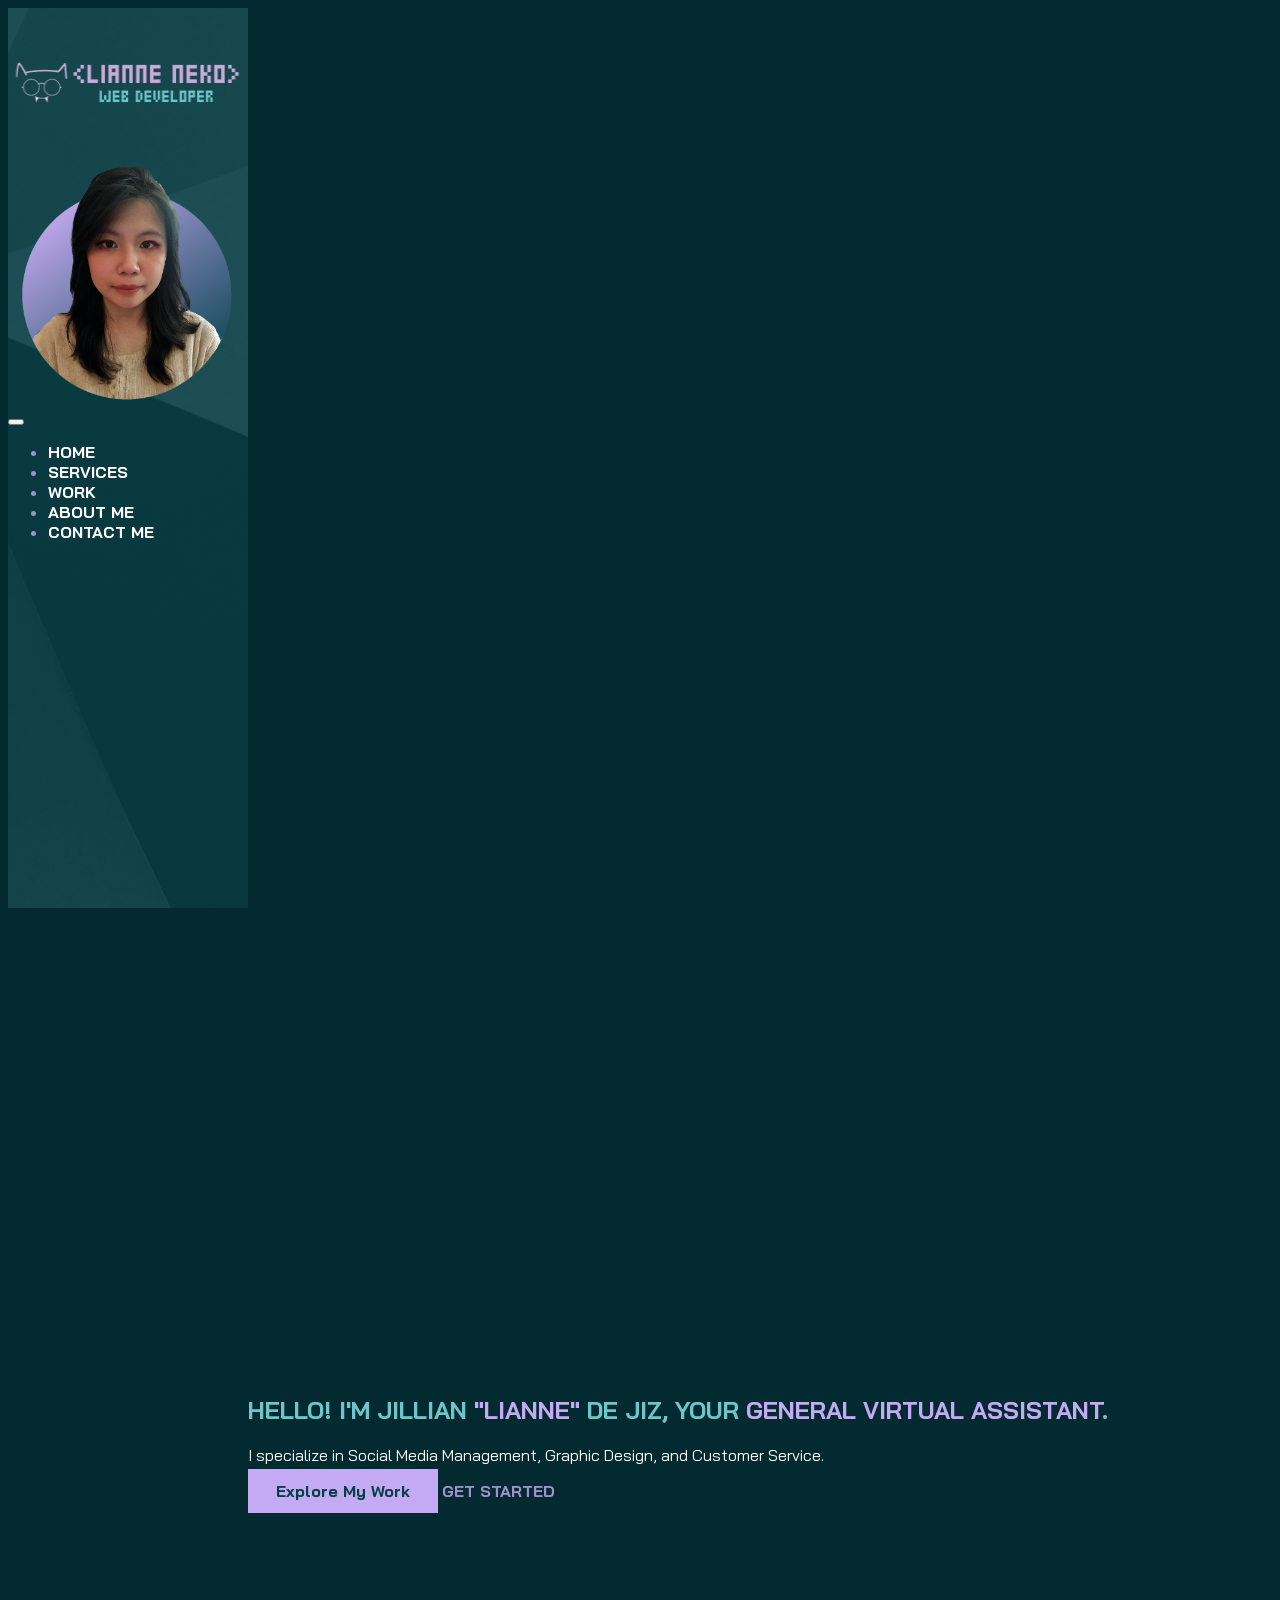
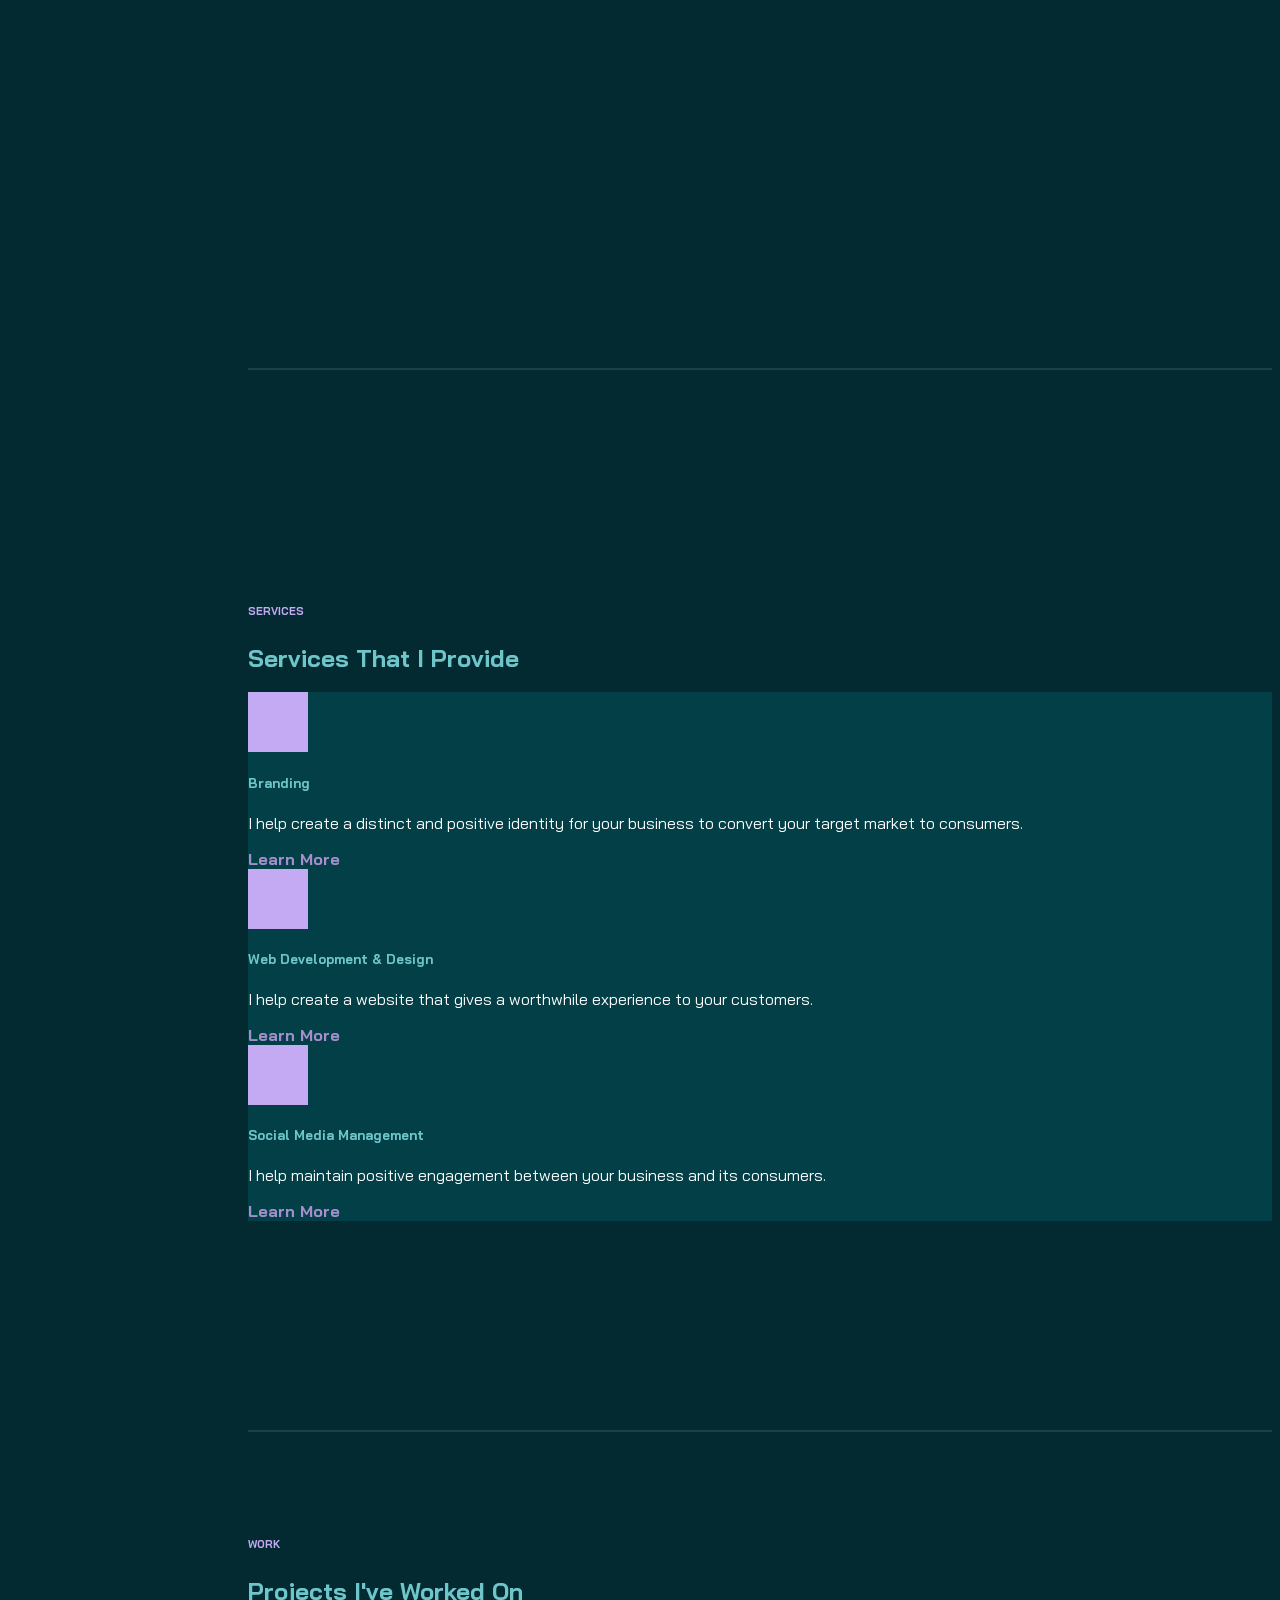
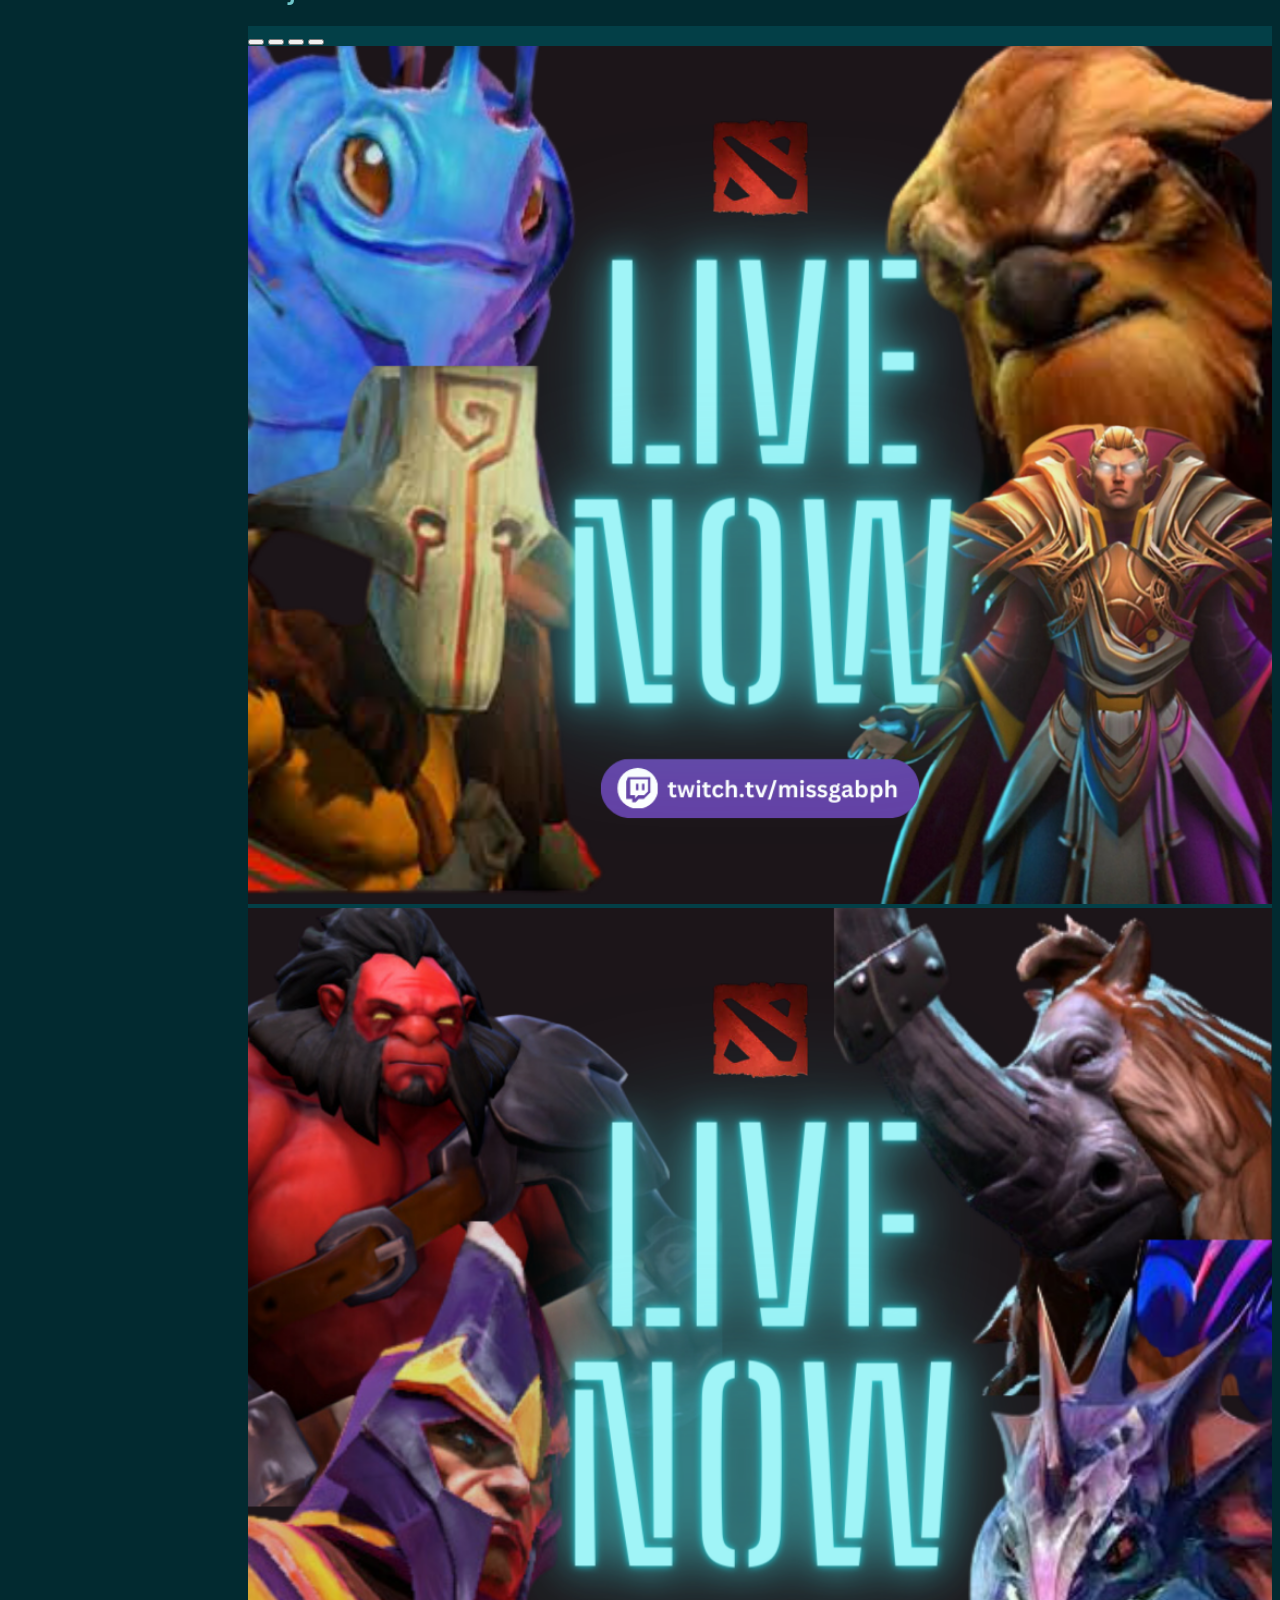
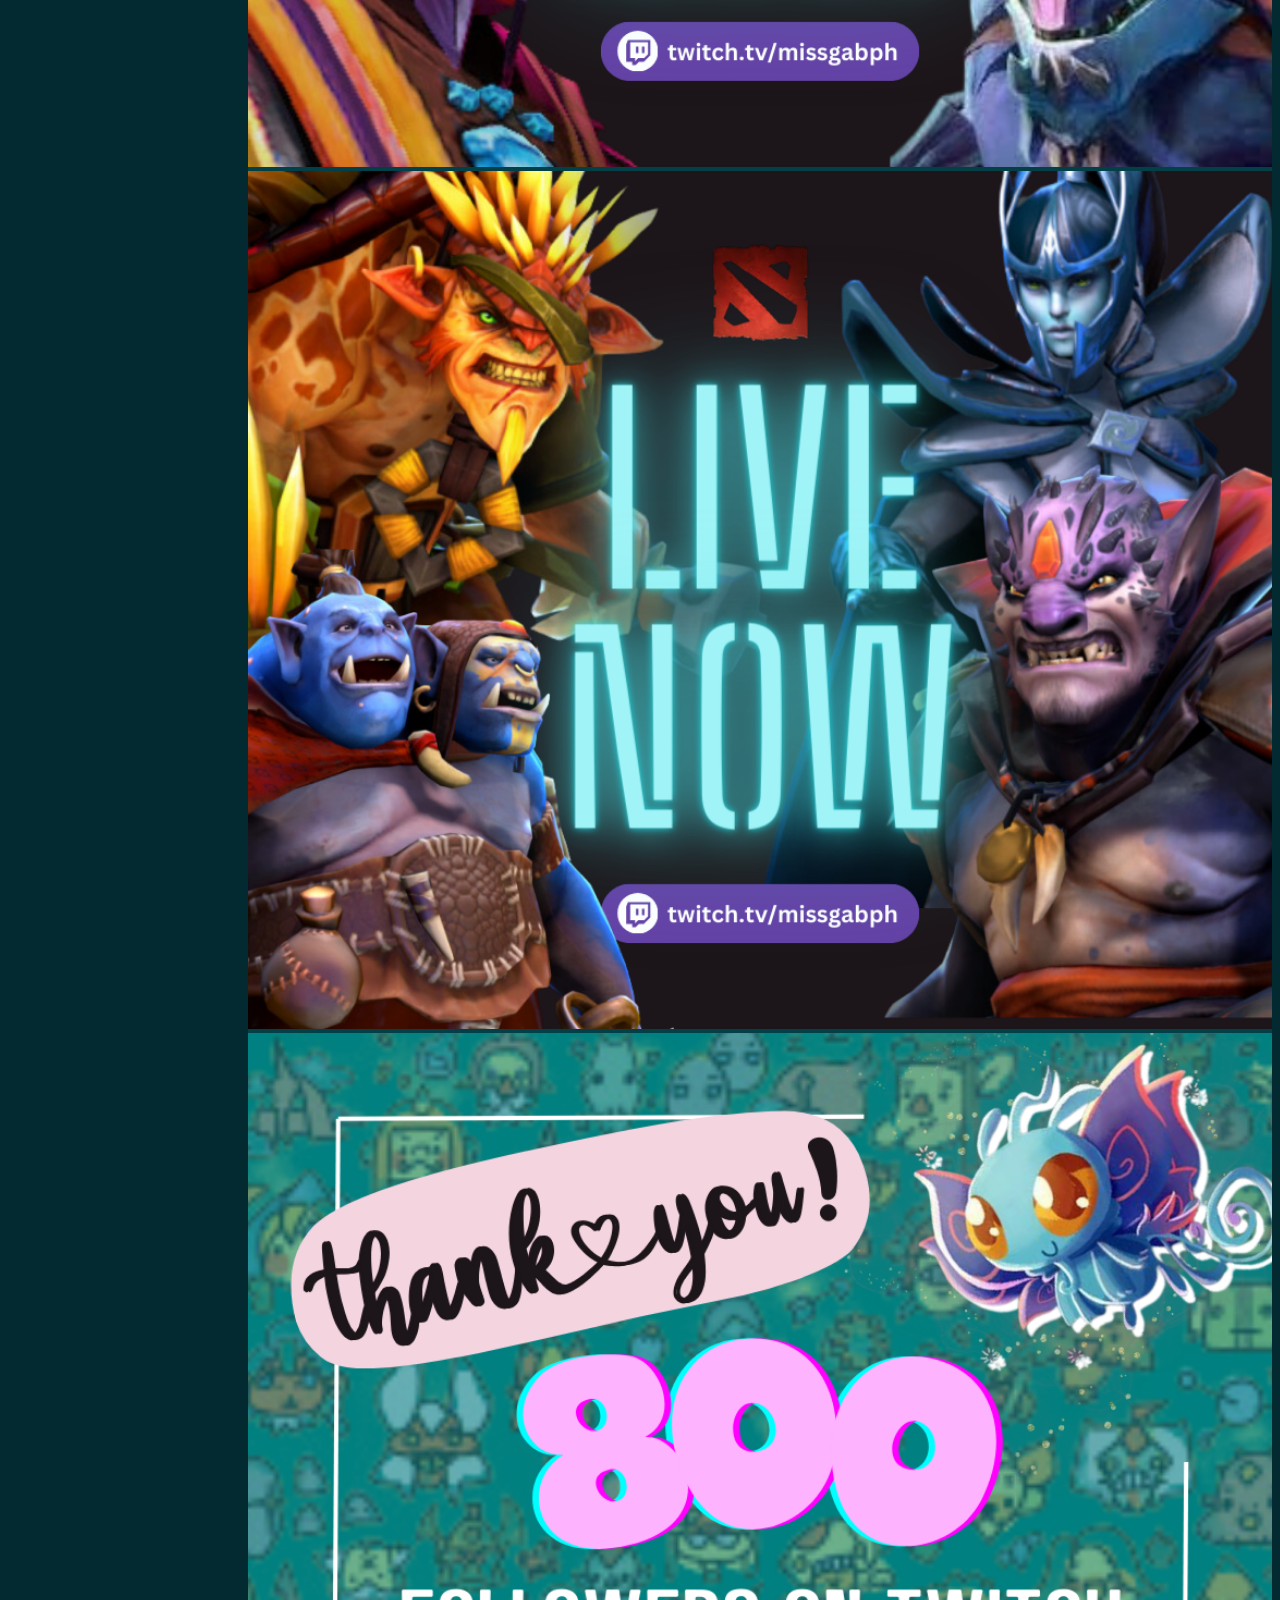
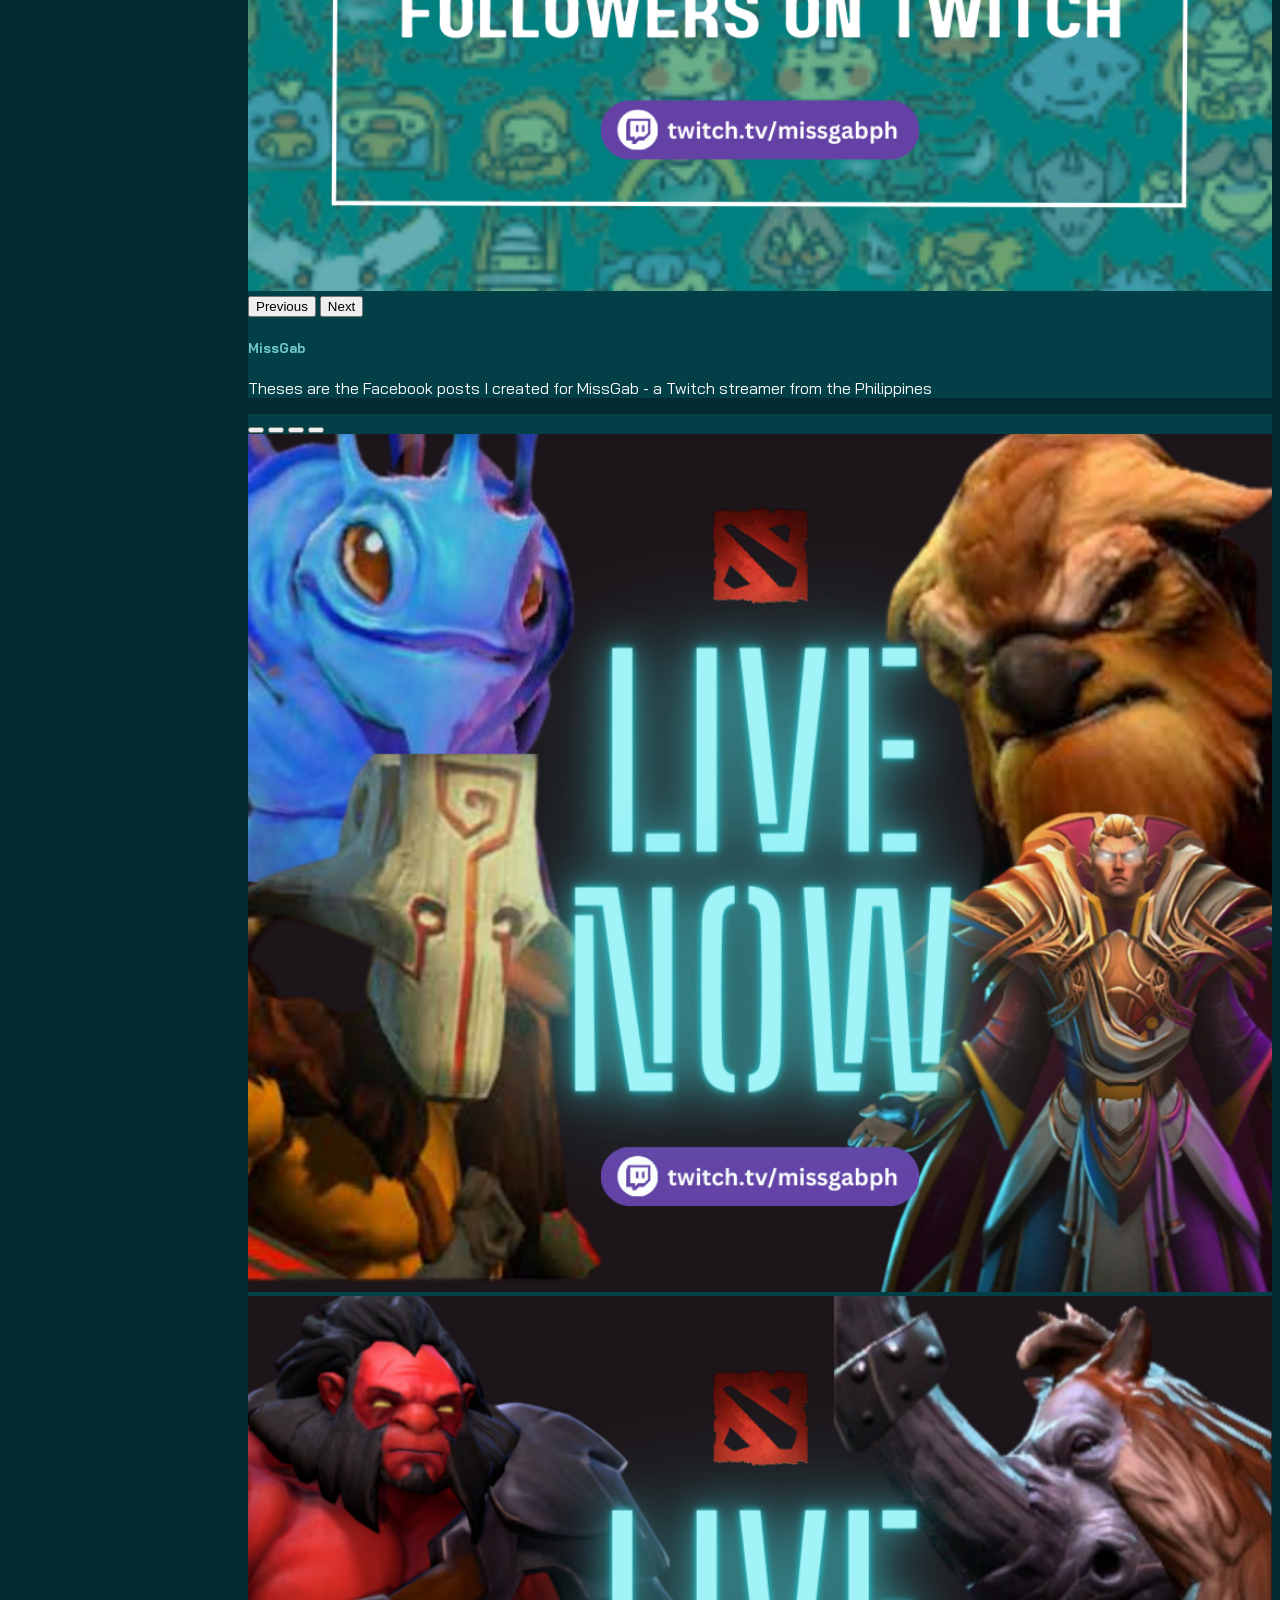
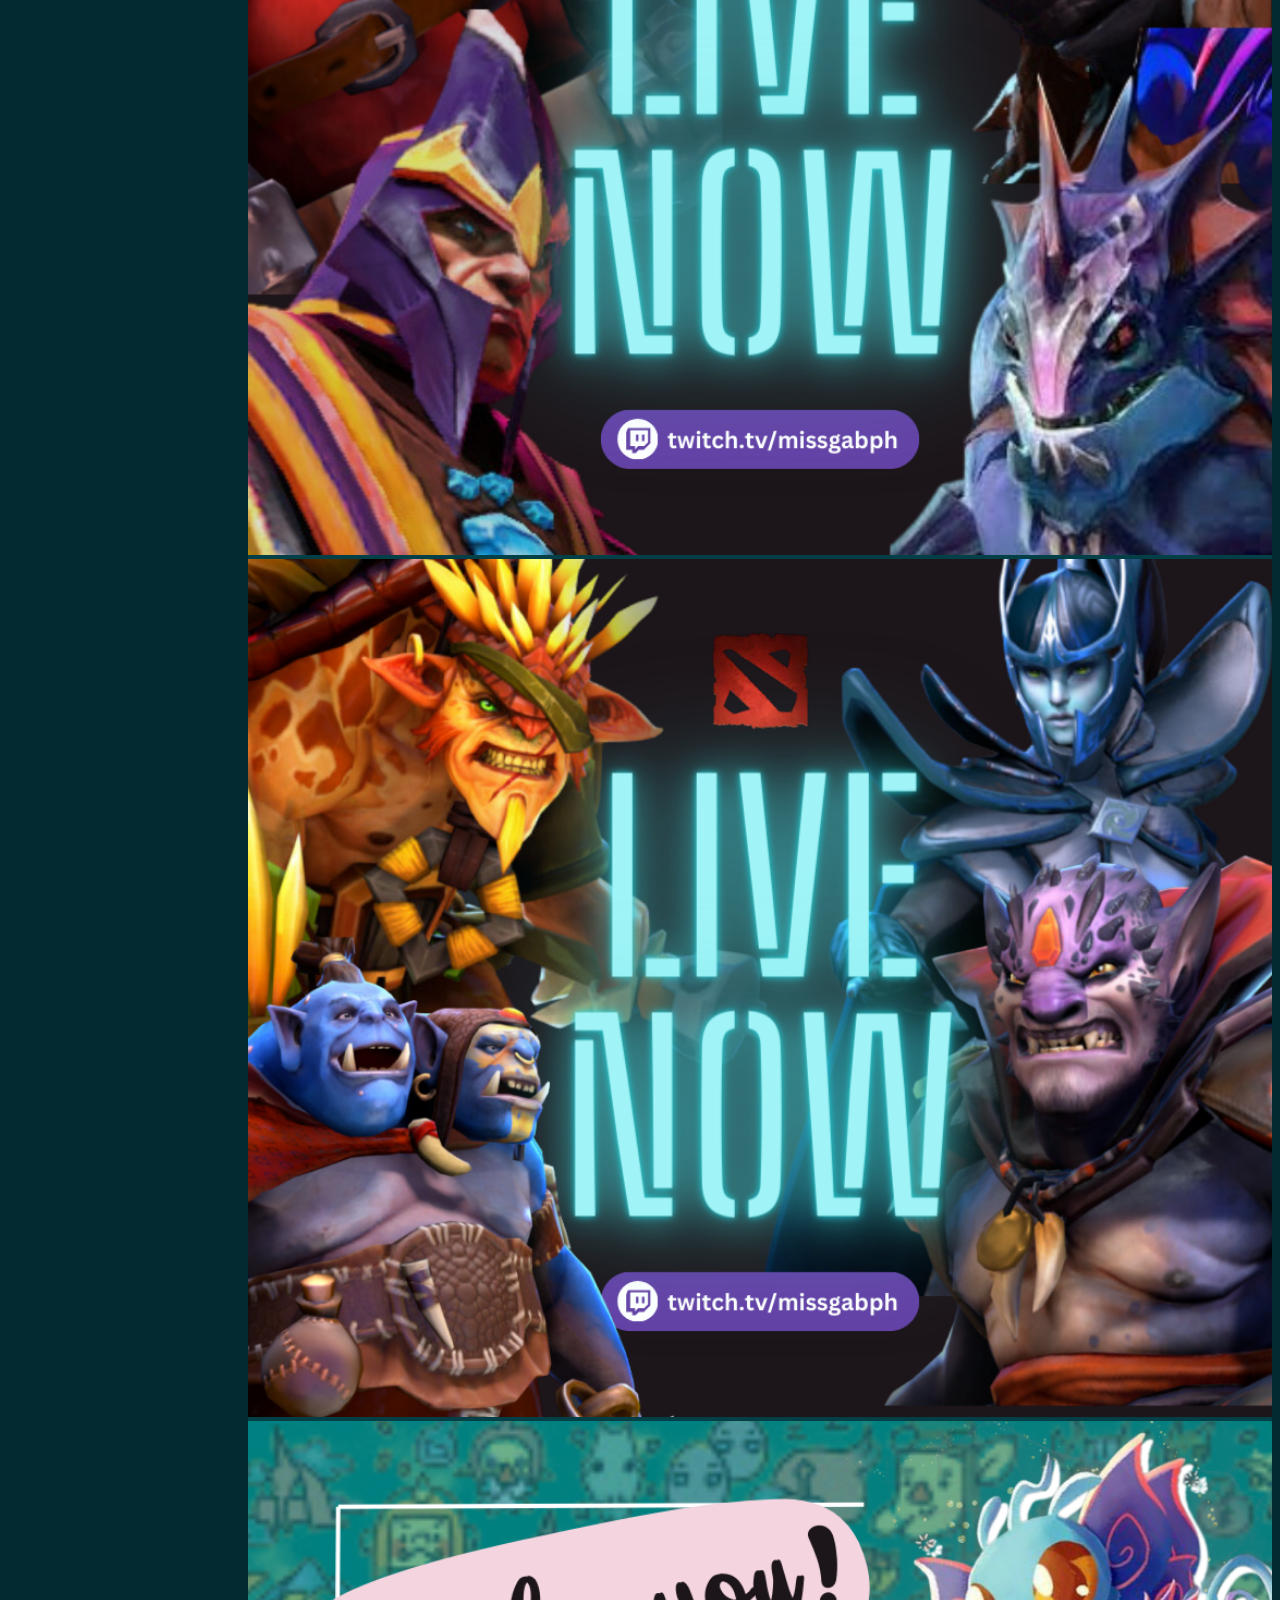
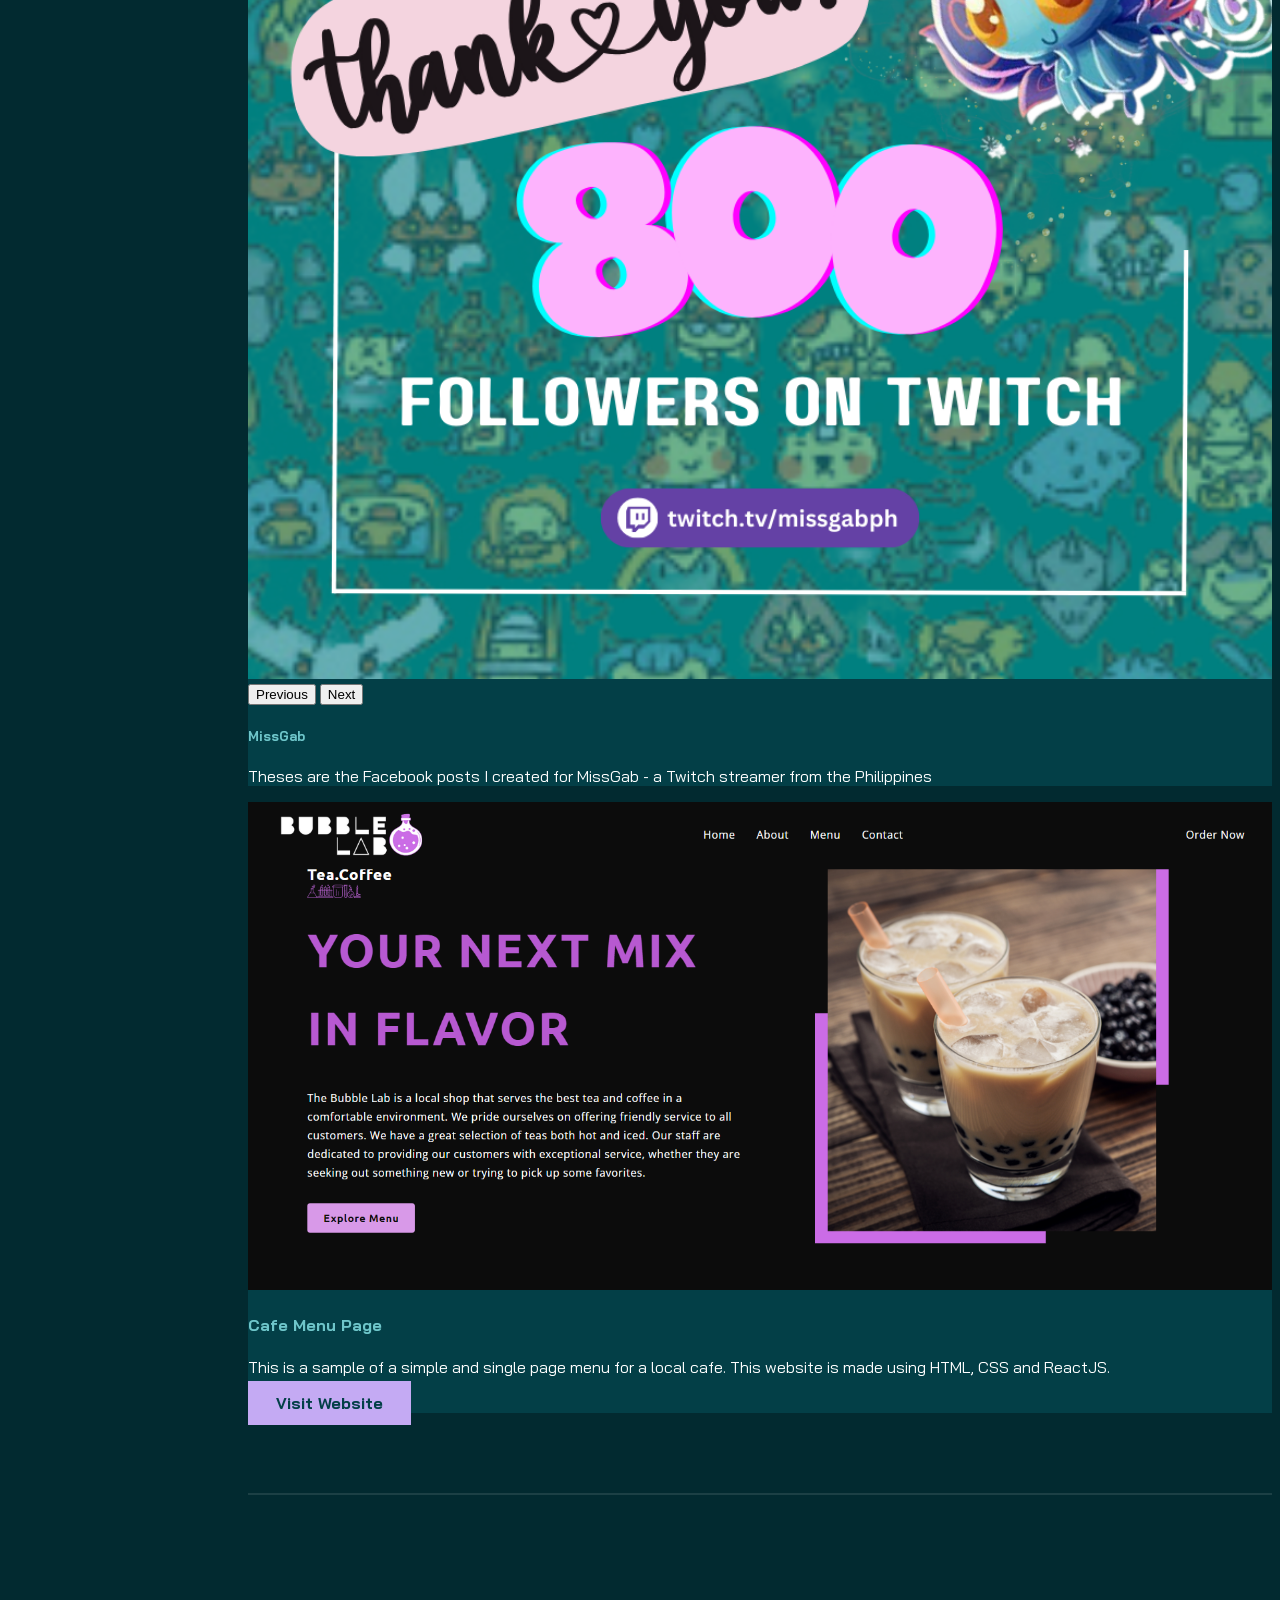
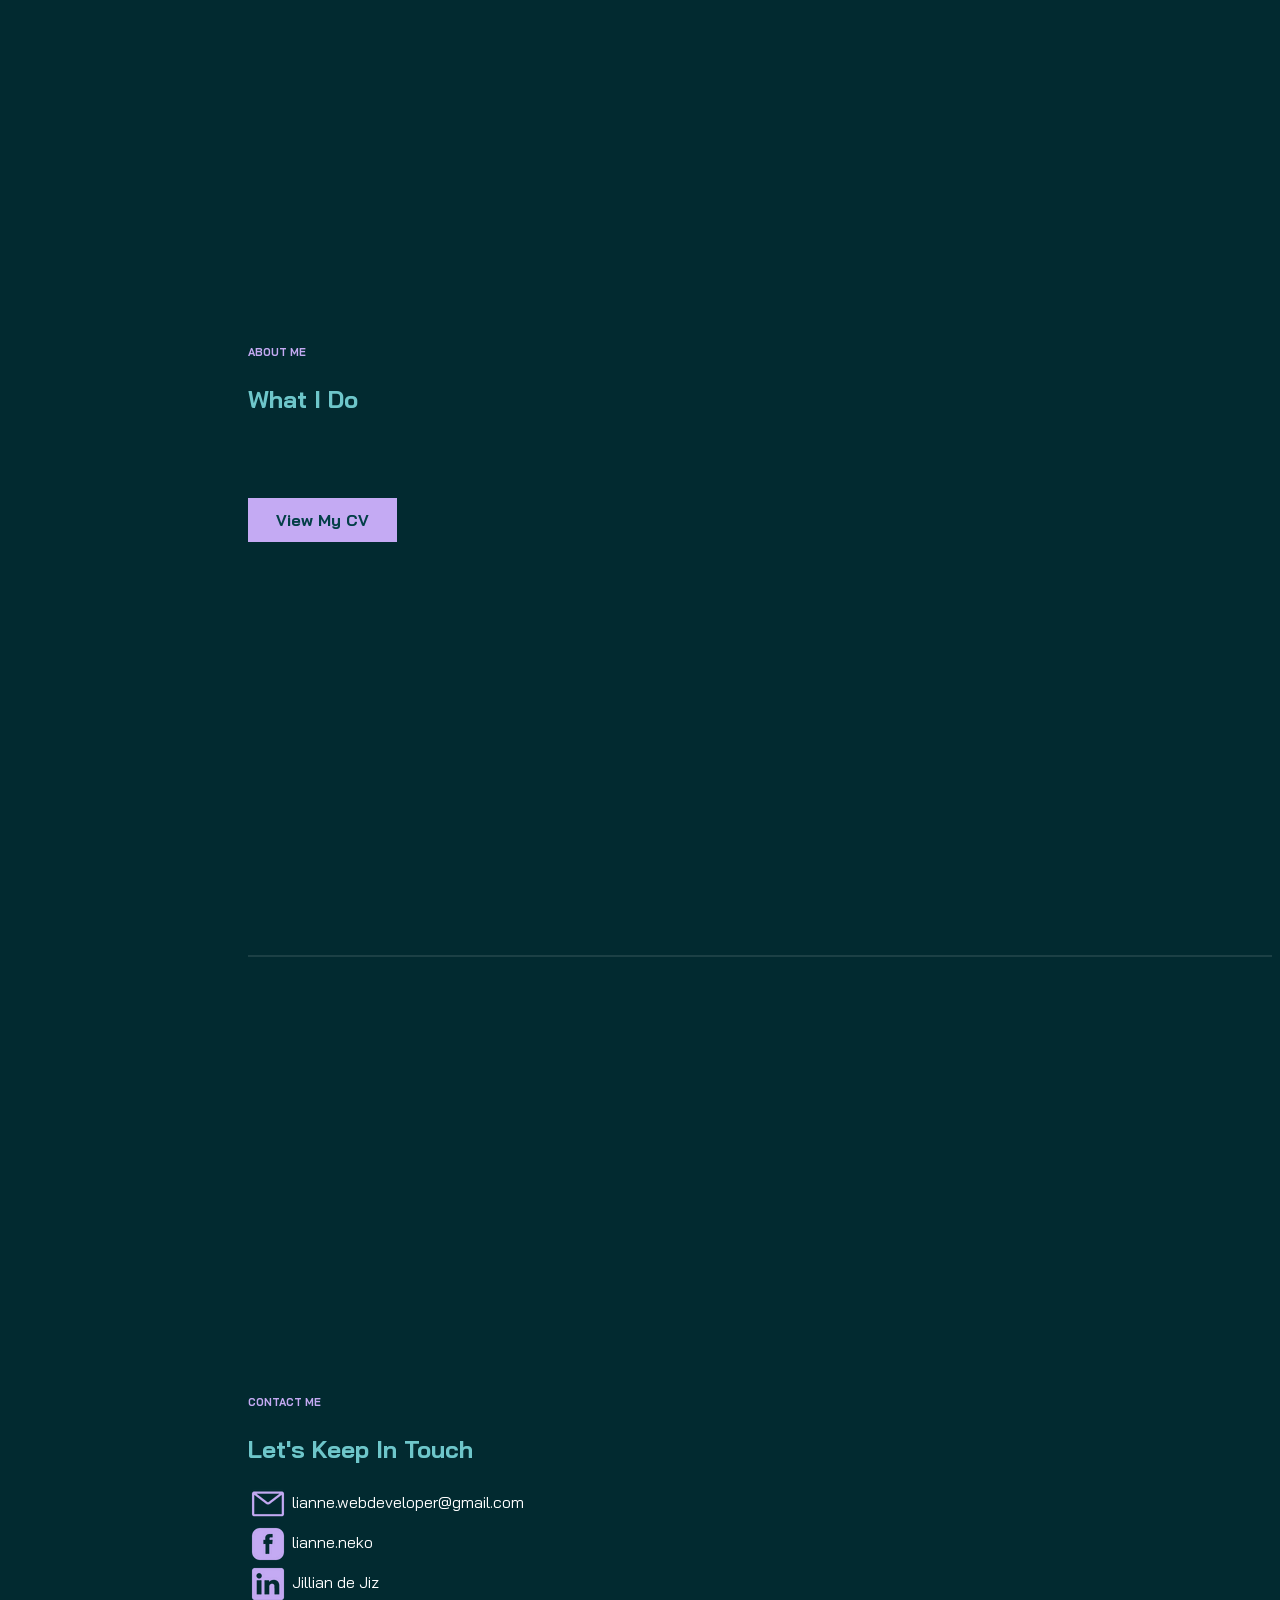
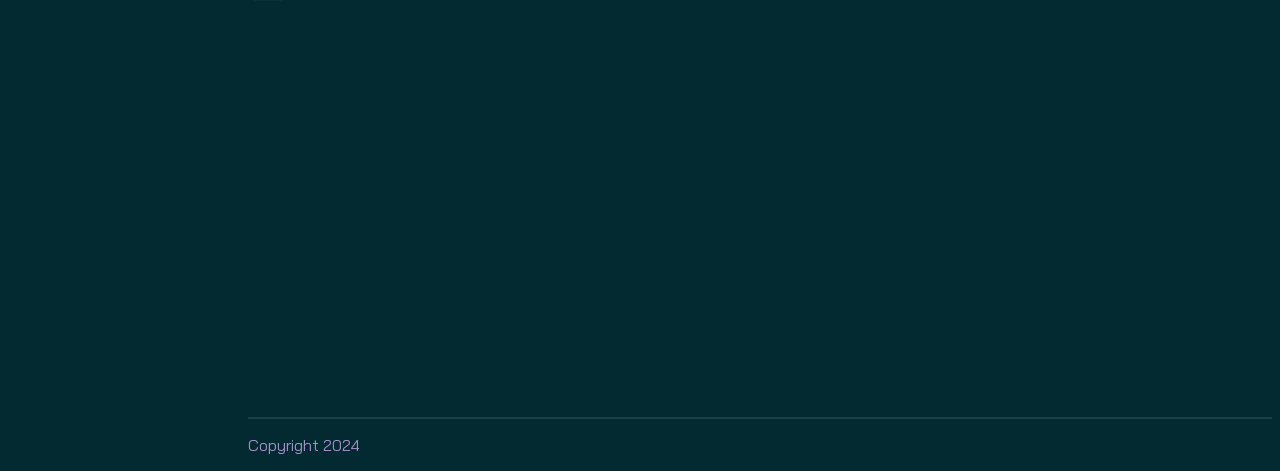
==== index.html @ 0f5cd7f9 "update work update work" ====
<!DOCTYPE html>
<html lang="en">
<head>
    <meta charset="UTF-8">
    <meta http-equiv="X-UA-Compatible" content="IE=edge">
    <meta name="viewport" content="width=device-width, initial-scale=1.0">
    <title>Virtual-Li VA</title>
    <link rel="stylesheet" href="assets/css/bootstrap.min.css">
    <link rel="stylesheet" href="assets/css/aos.css">
    <link rel="stylesheet" href="assets/css/line-awesome.min.css">
    <link rel="stylesheet" href="assets/css/style.css">
</head>
<body data-bs-spy="scroll" data-bs-target=".navbar">
    
    <!-- NAVBAR -->
    <nav class="navbar navbar-expand-lg navbar-dark fixed-top">
        <div class="container flex-lg-column">
          <a class="mx-lg-auto mb-lg-4" href="#">
            <img src="assets/images/logo.png" alt="Official logo" Width="250px" height="150px" class="d-block d-lg-none">
            <img src="assets/images/lianne.png" class="d-none d-lg-block rounded-circle" alt="Lianne">
          </a>
          <button class="navbar-toggler" type="button" data-bs-toggle="collapse" data-bs-target="#navbarNav" aria-controls="navbarNav" aria-expanded="false" aria-label="Toggle navigation">
            <span class="navbar-toggler-icon"></span>
          </button>
          <div class="collapse navbar-collapse" id="navbarNav">
            <ul class="navbar-nav ms-auto flex-lg-column text-lg-center">
              <li class="nav-item">
                <a class="nav-link" href="#home">Home</a>
                </li>
              <li class="nav-item">
                <a class="nav-link" href="#services">Services</a>
                  </li>
              <li class="nav-item">
                <a class="nav-link" href="#work">Work</a>
                    </li>
              <li class="nav-item">
                <a class="nav-link" href="#about-me">About Me</a>
                    </li>
              <li class="nav-item">
                <a class="nav-link" href="#contact-me">Contact Me</a>
                      </li>
            </ul>
          </div>
        </div>
      </nav>
    <!-- //NAVBAR -->

    <!-- CONTENT WRAPPER -->
    <div id="content-wrapper">

      <!-- HOME -->
      <section id="home" class="full-height px-lg-5">
        <div class="container">
          <div class="row">
            <div class="col-lg-10">
                <h1 class="display-4 fw-bold" data-aos="fade-up">HELLO! I'M JILLIAN <span class="text-brand">"LIANNE"</span> DE JIZ, YOUR <span class="text-brand">GENERAL VIRTUAL ASSISTANT</span>.</h1>
                <p class="lead mt-2 mb-4 intro" data-aos="fade-up" data-aos-delay="300">I specialize in Social Media Management, Graphic Design, and Customer Service.</p>
                <div data-aos="fade-up" data-aos-delay="600">
                  <a href="#work" class="btn btn-brand me-3">Explore My Work</a>
                <a href="#services" class="link-custom">GET STARTED</a>
                </div>    
            </div>
          </div>
        </div>
      </section>
      <!-- //HOME -->

      <!-- SERVICES -->
      <section id="services" class="full-height px-lg-5">
        <div class="container">
          <div class="row pb-4" data-aos="fade-up">
            <div class="col-lg-8">
              <h6 class="text-brand">SERVICES</h6>
              <h1>Services That I Provide</h1>
            </div>
          </div>

          <div class="row gy-4">
              <div class="col-md-4" data-aos="fade-up">
                <div class="service p-4 bg-base rounded-4 shadow-effect text-box">
                  <div class="iconbox rounded-4">
                    <i class="las la-pencil-ruler"></i>
                  </div>
                  <h5 class="mt-4 mb-2">Branding</h5>
                  <p class="service-description">I help create a distinct and positive identity for your business to convert your target market to consumers.</p>
                  <a href="branding.html" class="link-custom">Learn More</a>
                </div>
              </div>

              <div class="col-md-4" data-aos="fade-up" data-aos-delay="300">
                <div class="service p-4 bg-base rounded-4 shadow-effect">
                  <div class="iconbox rounded-4">
                    <i class="las la-laptop-code"></i>
                  </div>
                  <h5 class="mt-4 mb-2">Web Development & Design</h5>
                  <p class="service-description">I help create a website that gives a worthwhile experience to your customers.</p>
                  <a href="web-design.html" class="link-custom">Learn More</a>
                </div>
              </div>

              <div class="col-md-4" data-aos="fade-up" data-aos-delay="600">
                <div class="service p-4 bg-base rounded-4 shadow-effect">
                  <div class="iconbox rounded-4">
                    <i class="las la-sitemap"></i>
                  </div>
                  <h5 class="mt-4 mb-2">Social Media Management</h5>
                  <p class="service-description">I help maintain positive engagement between your business and its consumers.</p>
                  <a href="social-media-management.html" class="link-custom">Learn More</a>
                </div>
              </div>

          </div>

        </div>
      </section>
      <!-- //SERVICES -->

      <!-- WORK -->
      <section id="work" class="full-height px-lg-5">
        <div class="container">
            <div class="row pb-4" data-aos="fade-up">
              <div class="col-lg-8">
                <h6 class="text-brand">WORK</h6>
                <h1>Projects I've Worked On</h1>
              </div>
            </div>

            <!-- CAROUSEL MISSGAB-->
            <div class="row gy-4">
              <div class="col-md-4" data-aos="fade-up">
                <div class="service p-4 bg-base rounded-4 shadow-effect text-box">
            <div id="carouselExampleIndicators" class="carousel slide">
              <div class="carousel-indicators visually-hidden">
                <button type="button" data-bs-target="#carouselExampleIndicators" data-bs-slide-to="0" class="active" aria-current="true" aria-label="Slide 1"></button>
                <button type="button" data-bs-target="#carouselExampleIndicators" data-bs-slide-to="1" aria-label="Slide 2"></button>
                <button type="button" data-bs-target="#carouselExampleIndicators" data-bs-slide-to="2" aria-label="Slide 3"></button>
                <button type="button" data-bs-target="#carouselExampleIndicators" data-bs-slide-to="3" aria-label="Slide 4"></button>
              </div>
              <div class="carousel-inner">
                <div class="carousel-item active">
                  <img src="assets/images/MG1.png" class="d-block w-100" alt="...">
                </div>
                <div class="carousel-item">
                  <img src="assets/images/MG2.png" class="d-block w-100" alt="...">
                </div>
                <div class="carousel-item">
                  <img src="assets/images/MG3.png" class="d-block w-100" alt="...">
                </div>
                <div class="carousel-item">
                  <img src="assets/images/MG4.png" class="d-block w-100" alt="...">
                </div>
              </div>
              <button class="carousel-control-prev" type="button" data-bs-target="#carouselExampleIndicators" data-bs-slide="prev">
                <span class="carousel-control-prev-icon" aria-hidden="true"></span>
                <span class="visually-hidden">Previous</span>
              </button>
              <button class="carousel-control-next" type="button" data-bs-target="#carouselExampleIndicators" data-bs-slide="next">
                <span class="carousel-control-next-icon" aria-hidden="true"></span>
                <span class="visually-hidden">Next</span>
              </button>
              <h5 class="mt-4 mb-2">MissGab</h5>
                  <p class="service-description">Theses are the Facebook posts I created for MissGab - a Twitch streamer from the Philippines</p>
            </div>
            </div>
            </div>
            <!-- //CAROUSEL MISSGAB-->

            <!-- CAROUSEL MISSGAB-->
              <div class="col-md-4" data-aos="fade-up">
                <div class="service p-4 bg-base rounded-4 shadow-effect text-box">
            <div id="carouselExampleIndicators" class="carousel slide">
              <div class="carousel-indicators visually-hidden">
                <button type="button" data-bs-target="#carouselExampleIndicators" data-bs-slide-to="0" class="active" aria-current="true" aria-label="Slide 1"></button>
                <button type="button" data-bs-target="#carouselExampleIndicators" data-bs-slide-to="1" aria-label="Slide 2"></button>
                <button type="button" data-bs-target="#carouselExampleIndicators" data-bs-slide-to="2" aria-label="Slide 3"></button>
                <button type="button" data-bs-target="#carouselExampleIndicators" data-bs-slide-to="3" aria-label="Slide 4"></button>
              </div>
              <div class="carousel-inner">
                <div class="carousel-item active">
                  <img src="assets/images/MG1.png" class="d-block w-100" alt="...">
                </div>
                <div class="carousel-item">
                  <img src="assets/images/MG2.png" class="d-block w-100" alt="...">
                </div>
                <div class="carousel-item">
                  <img src="assets/images/MG3.png" class="d-block w-100" alt="...">
                </div>
                <div class="carousel-item">
                  <img src="assets/images/MG4.png" class="d-block w-100" alt="...">
                </div>
              </div>
              <button class="carousel-control-prev" type="button" data-bs-target="#carouselExampleIndicators" data-bs-slide="prev">
                <span class="carousel-control-prev-icon" aria-hidden="true"></span>
                <span class="visually-hidden">Previous</span>
              </button>
              <button class="carousel-control-next" type="button" data-bs-target="#carouselExampleIndicators" data-bs-slide="next">
                <span class="carousel-control-next-icon" aria-hidden="true"></span>
                <span class="visually-hidden">Next</span>
              </button>
              <h5 class="mt-4 mb-2">MissGab</h5>
                  <p class="service-description">Theses are the Facebook posts I created for MissGab - a Twitch streamer from the Philippines</p>
            </div>
            </div>
            </div>
            <!-- //CAROUSEL MISSGAB-->
             

            <div class="row gy-4">
              <div class="col-lg-6" data-aos="fade-up">
                <div class="card-custom rounded-4 bg-base shadow-effect">
                  <div class="card-custom-image rounded-4">
                    <img class="rounded-4 cafe-menu-page" src="assets/images/project-1.png" alt="">
                  </div>
                  <div class="card-custom-content p-4">
                    <h4>Cafe Menu Page</h4>
                    <p class="website-description">This is a sample of a simple and single page menu for a local cafe. This website is made using HTML, CSS and ReactJS.</p>
                    <a href="https://virtual-lianne.github.io/bubblelab/" class="btn btn-brand me-3" target="_blank">Visit Website</a>
                  </div>         
                </div>
              </div>
            </div>
        </div>
      </section>
      <!-- //WORK -->

      <!-- ABOUT ME -->
      <section id="about-me" class="full-height px-lg-5">
        <div class="container">
          <div class="row pb-4" data-aos="fade-up">
            <div class="col-lg-8">
              <h6 class="text-brand">ABOUT ME</h6>
              <h1 class="mb-4">What I Do</h1>
              <p class="lead mt-2 mb-4 what-i-do" data-aos="fade-up" data-aos-delay="300">Your website is the face of your business online. I am a creative designer and developer, who aims to work with businesses to give a lasting impression to their target consumers and create a worthwhile experience for their customers. I offer both design and development services so if you're looking for a developer to add to your team, I'd love to hear from you! </p>
              <div data-aos="fade-up" data-aos-delay="600">
              <a href="assets/files/CV - Jillian Jannah Joie de Jiz.pdf" class="btn btn-brand me-3 mb-5" target="_blank">View My CV</a>
            </div>
            </div>
          </div>
        </div>
      </section>
      <!-- //ABOUT ME -->

      <!-- CONTACT -->
      <section id="contact-me" class="full-height px-lg-5">
        <div class="container">
          <div class="row pb-4" data-aos="fade-up">
            <div class="col-lg-8">
              <h6 class="text-brand">CONTACT ME</h6>
              <h1 class="mb-4">Let's Keep In Touch</h1>
              <div class="mb-3" data-aos="fade-up" data-aos-delay="300">
              <img src="assets/images/email-icon.png" class="contact-icon">
              <span class="contact-details">lianne.webdeveloper@gmail.com</span>
              </div>
              <div class="mb-3" data-aos="fade-up " data-aos-delay="600">
                <a href="https://www.facebook.com/lianne.neko/" target="_blank"><img src="assets/images/facebook-icon.png" class="contact-icon"></a>
              <span class="contact-details">lianne.neko</span>
              </div>
              <div class="mb-3" data-aos="fade-up" data-aos-delay="900">
              <a href="https://www.linkedin.com/in/jillian-de-jiz-3944731b6/" target="_blank"><img src="assets/images/linkedin-icon.png" class="contact-icon"></a>
              <span class="contact-details">Jillian de Jiz</span>
                </div>
              </div>
          </div>
              </section>
      <!-- //CONTACT -->

      <!-- FOOTER -->
              <footer class="py-5 px-lg-5">
                <div class="container">
                  <div class="row gy-4 justify-content-between">
                    <div class="col-auto">
                      <p class="mb-0">Copyright 2024</p>
                    </div>
                    <div class="col-auto">
                      <div class="social-links">
                        <a href="https://www.facebook.com/lianne.neko/"><i class="lab la-facebook la-2x"></i></a>
                        <a href="https://www.linkedin.com/in/jillian-de-jiz-3944731b6/"><i class="lab la-linkedin-in la-2x"></i></a>
                        <a href="https://github.com/virtual-lianne"><i class="lab la-github la-2x"></i></a>
                        </div>
                    </div>
                  </div>
                </div>
              </footer>
      <!-- //FOOTER -->


    <!-- //CONTENT WRAPPER -->

    <script src="assets/js/bootstrap.bundle.min.js"></script>
    <script src="assets/js/aos.js"></script>
    <script src="assets/js/main.js"></script>
</body>
</html>
---- assets/css/line-awesome.min.css ----
.la,.lab,.lad,.lal,.lar,.las{-moz-osx-font-smoothing:grayscale;-webkit-font-smoothing:antialiased;display:inline-block;font-style:normal;font-variant:normal;text-rendering:auto;line-height:1}.la-lg{font-size:1.33333em;line-height:.75em;vertical-align:-.0667em}.la-xs{font-size:.75em}.la-sm{font-size:.875em}.la-1x{font-size:1em}.la-2x{font-size:2em}.la-3x{font-size:3em}.la-4x{font-size:4em}.la-5x{font-size:5em}.la-6x{font-size:6em}.la-7x{font-size:7em}.la-8x{font-size:8em}.la-9x{font-size:9em}.la-10x{font-size:10em}.la-fw{text-align:center;width:1.25em}.la-ul{list-style-type:none;margin-left:2.5em;padding-left:0}.la-ul>li{position:relative}.la-li{left:-2em;position:absolute;text-align:center;width:2em;line-height:inherit}.la-border{border:solid .08em #eee;border-radius:.1em;padding:.2em .25em .15em}.la-pull-left{float:left}.la-pull-right{float:right}.la.la-pull-left,.lab.la-pull-left,.lal.la-pull-left,.lar.la-pull-left,.las.la-pull-left{margin-right:.3em}.la.la-pull-right,.lab.la-pull-right,.lal.la-pull-right,.lar.la-pull-right,.las.la-pull-right{margin-left:.3em}.la-spin{-webkit-animation:la-spin 2s infinite linear;animation:la-spin 2s infinite linear}.la-pulse{-webkit-animation:la-spin 1s infinite steps(8);animation:la-spin 1s infinite steps(8)}@-webkit-keyframes la-spin{0%{-webkit-transform:rotate(0);transform:rotate(0)}100%{-webkit-transform:rotate(360deg);transform:rotate(360deg)}}@keyframes la-spin{0%{-webkit-transform:rotate(0);transform:rotate(0)}100%{-webkit-transform:rotate(360deg);transform:rotate(360deg)}}.la-rotate-90{-webkit-transform:rotate(90deg);transform:rotate(90deg)}.la-rotate-180{-webkit-transform:rotate(180deg);transform:rotate(180deg)}.la-rotate-270{-webkit-transform:rotate(270deg);transform:rotate(270deg)}.la-flip-horizontal{-webkit-transform:scale(-1,1);transform:scale(-1,1)}.la-flip-vertical{-webkit-transform:scale(1,-1);transform:scale(1,-1)}.la-flip-both,.la-flip-horizontal.la-flip-vertical{-webkit-transform:scale(-1,-1);transform:scale(-1,-1)}:root .la-flip-both,:root .la-flip-horizontal,:root .la-flip-vertical,:root .la-rotate-180,:root .la-rotate-270,:root .la-rotate-90{-webkit-filter:none;filter:none}.la-stack{display:inline-block;height:2em;line-height:2em;position:relative;vertical-align:middle;width:2.5em}.la-stack-1x,.la-stack-2x{left:0;position:absolute;text-align:center;width:100%}.la-stack-1x{line-height:inherit}.la-stack-2x{font-size:2em}.la-inverse{color:#fff}.la-500px:before{content:"\f26e"}.la-accessible-icon:before{content:"\f368"}.la-accusoft:before{content:"\f369"}.la-acquisitions-incorporated:before{content:"\f6af"}.la-ad:before{content:"\f641"}.la-address-book:before{content:"\f2b9"}.la-address-card:before{content:"\f2bb"}.la-adjust:before{content:"\f042"}.la-adn:before{content:"\f170"}.la-adobe:before{content:"\f778"}.la-adversal:before{content:"\f36a"}.la-affiliatetheme:before{content:"\f36b"}.la-air-freshener:before{content:"\f5d0"}.la-airbnb:before{content:"\f834"}.la-algolia:before{content:"\f36c"}.la-align-center:before{content:"\f037"}.la-align-justify:before{content:"\f039"}.la-align-left:before{content:"\f036"}.la-align-right:before{content:"\f038"}.la-alipay:before{content:"\f642"}.la-allergies:before{content:"\f461"}.la-amazon:before{content:"\f270"}.la-amazon-pay:before{content:"\f42c"}.la-ambulance:before{content:"\f0f9"}.la-american-sign-language-interpreting:before{content:"\f2a3"}.la-amilia:before{content:"\f36d"}.la-anchor:before{content:"\f13d"}.la-android:before{content:"\f17b"}.la-angellist:before{content:"\f209"}.la-angle-double-down:before{content:"\f103"}.la-angle-double-left:before{content:"\f100"}.la-angle-double-right:before{content:"\f101"}.la-angle-double-up:before{content:"\f102"}.la-angle-down:before{content:"\f107"}.la-angle-left:before{content:"\f104"}.la-angle-right:before{content:"\f105"}.la-angle-up:before{content:"\f106"}.la-angry:before{content:"\f556"}.la-angrycreative:before{content:"\f36e"}.la-angular:before{content:"\f420"}.la-ankh:before{content:"\f644"}.la-app-store:before{content:"\f36f"}.la-app-store-ios:before{content:"\f370"}.la-apper:before{content:"\f371"}.la-apple:before{content:"\f179"}.la-apple-alt:before{content:"\f5d1"}.la-apple-pay:before{content:"\f415"}.la-archive:before{content:"\f187"}.la-archway:before{content:"\f557"}.la-arrow-alt-circle-down:before{content:"\f358"}.la-arrow-alt-circle-left:before{content:"\f359"}.la-arrow-alt-circle-right:before{content:"\f35a"}.la-arrow-alt-circle-up:before{content:"\f35b"}.la-arrow-circle-down:before{content:"\f0ab"}.la-arrow-circle-left:before{content:"\f0a8"}.la-arrow-circle-right:before{content:"\f0a9"}.la-arrow-circle-up:before{content:"\f0aa"}.la-arrow-down:before{content:"\f063"}.la-arrow-left:before{content:"\f060"}.la-arrow-right:before{content:"\f061"}.la-arrow-up:before{content:"\f062"}.la-arrows-alt:before{content:"\f0b2"}.la-arrows-alt-h:before{content:"\f337"}.la-arrows-alt-v:before{content:"\f338"}.la-artstation:before{content:"\f77a"}.la-assistive-listening-systems:before{content:"\f2a2"}.la-asterisk:before{content:"\f069"}.la-asymmetrik:before{content:"\f372"}.la-at:before{content:"\f1fa"}.la-atlas:before{content:"\f558"}.la-atlassian:before{content:"\f77b"}.la-atom:before{content:"\f5d2"}.la-audible:before{content:"\f373"}.la-audio-description:before{content:"\f29e"}.la-autoprefixer:before{content:"\f41c"}.la-avianex:before{content:"\f374"}.la-aviato:before{content:"\f421"}.la-award:before{content:"\f559"}.la-aws:before{content:"\f375"}.la-baby:before{content:"\f77c"}.la-baby-carriage:before{content:"\f77d"}.la-backspace:before{content:"\f55a"}.la-backward:before{content:"\f04a"}.la-bacon:before{content:"\f7e5"}.la-balance-scale:before{content:"\f24e"}.la-balance-scale-left:before{content:"\f515"}.la-balance-scale-right:before{content:"\f516"}.la-ban:before{content:"\f05e"}.la-band-aid:before{content:"\f462"}.la-bandcamp:before{content:"\f2d5"}.la-barcode:before{content:"\f02a"}.la-bars:before{content:"\f0c9"}.la-baseball-ball:before{content:"\f433"}.la-basketball-ball:before{content:"\f434"}.la-bath:before{content:"\f2cd"}.la-battery-empty:before{content:"\f244"}.la-battery-full:before{content:"\f240"}.la-battery-half:before{content:"\f242"}.la-battery-quarter:before{content:"\f243"}.la-battery-three-quarters:before{content:"\f241"}.la-battle-net:before{content:"\f835"}.la-bed:before{content:"\f236"}.la-beer:before{content:"\f0fc"}.la-behance:before{content:"\f1b4"}.la-behance-square:before{content:"\f1b5"}.la-bell:before{content:"\f0f3"}.la-bell-slash:before{content:"\f1f6"}.la-bezier-curve:before{content:"\f55b"}.la-bible:before{content:"\f647"}.la-bicycle:before{content:"\f206"}.la-biking:before{content:"\f84a"}.la-bimobject:before{content:"\f378"}.la-binoculars:before{content:"\f1e5"}.la-biohazard:before{content:"\f780"}.la-birthday-cake:before{content:"\f1fd"}.la-bitbucket:before{content:"\f171"}.la-bitcoin:before{content:"\f379"}.la-bity:before{content:"\f37a"}.la-black-tie:before{content:"\f27e"}.la-blackberry:before{content:"\f37b"}.la-blender:before{content:"\f517"}.la-blender-phone:before{content:"\f6b6"}.la-blind:before{content:"\f29d"}.la-blog:before{content:"\f781"}.la-blogger:before{content:"\f37c"}.la-blogger-b:before{content:"\f37d"}.la-bluetooth:before{content:"\f293"}.la-bluetooth-b:before{content:"\f294"}.la-bold:before{content:"\f032"}.la-bolt:before{content:"\f0e7"}.la-bomb:before{content:"\f1e2"}.la-bone:before{content:"\f5d7"}.la-bong:before{content:"\f55c"}.la-book:before{content:"\f02d"}.la-book-dead:before{content:"\f6b7"}.la-book-medical:before{content:"\f7e6"}.la-book-open:before{content:"\f518"}.la-book-reader:before{content:"\f5da"}.la-bookmark:before{content:"\f02e"}.la-bootstrap:before{content:"\f836"}.la-border-all:before{content:"\f84c"}.la-border-none:before{content:"\f850"}.la-border-style:before{content:"\f853"}.la-bowling-ball:before{content:"\f436"}.la-box:before{content:"\f466"}.la-box-open:before{content:"\f49e"}.la-boxes:before{content:"\f468"}.la-braille:before{content:"\f2a1"}.la-brain:before{content:"\f5dc"}.la-bread-slice:before{content:"\f7ec"}.la-briefcase:before{content:"\f0b1"}.la-briefcase-medical:before{content:"\f469"}.la-broadcast-tower:before{content:"\f519"}.la-broom:before{content:"\f51a"}.la-brush:before{content:"\f55d"}.la-btc:before{content:"\f15a"}.la-buffer:before{content:"\f837"}.la-bug:before{content:"\f188"}.la-building:before{content:"\f1ad"}.la-bullhorn:before{content:"\f0a1"}.la-bullseye:before{content:"\f140"}.la-burn:before{content:"\f46a"}.la-buromobelexperte:before{content:"\f37f"}.la-bus:before{content:"\f207"}.la-bus-alt:before{content:"\f55e"}.la-business-time:before{content:"\f64a"}.la-buy-n-large:before{content:"\f8a6"}.la-buysellads:before{content:"\f20d"}.la-calculator:before{content:"\f1ec"}.la-calendar:before{content:"\f133"}.la-calendar-alt:before{content:"\f073"}.la-calendar-check:before{content:"\f274"}.la-calendar-day:before{content:"\f783"}.la-calendar-minus:before{content:"\f272"}.la-calendar-plus:before{content:"\f271"}.la-calendar-times:before{content:"\f273"}.la-calendar-week:before{content:"\f784"}.la-camera:before{content:"\f030"}.la-camera-retro:before{content:"\f083"}.la-campground:before{content:"\f6bb"}.la-canadian-maple-leaf:before{content:"\f785"}.la-candy-cane:before{content:"\f786"}.la-cannabis:before{content:"\f55f"}.la-capsules:before{content:"\f46b"}.la-car:before{content:"\f1b9"}.la-car-alt:before{content:"\f5de"}.la-car-battery:before{content:"\f5df"}.la-car-crash:before{content:"\f5e1"}.la-car-side:before{content:"\f5e4"}.la-caret-down:before{content:"\f0d7"}.la-caret-left:before{content:"\f0d9"}.la-caret-right:before{content:"\f0da"}.la-caret-square-down:before{content:"\f150"}.la-caret-square-left:before{content:"\f191"}.la-caret-square-right:before{content:"\f152"}.la-caret-square-up:before{content:"\f151"}.la-caret-up:before{content:"\f0d8"}.la-carrot:before{content:"\f787"}.la-cart-arrow-down:before{content:"\f218"}.la-cart-plus:before{content:"\f217"}.la-cash-register:before{content:"\f788"}.la-cat:before{content:"\f6be"}.la-cc-amazon-pay:before{content:"\f42d"}.la-cc-amex:before{content:"\f1f3"}.la-cc-apple-pay:before{content:"\f416"}.la-cc-diners-club:before{content:"\f24c"}.la-cc-discover:before{content:"\f1f2"}.la-cc-jcb:before{content:"\f24b"}.la-cc-mastercard:before{content:"\f1f1"}.la-cc-paypal:before{content:"\f1f4"}.la-cc-stripe:before{content:"\f1f5"}.la-cc-visa:before{content:"\f1f0"}.la-centercode:before{content:"\f380"}.la-centos:before{content:"\f789"}.la-certificate:before{content:"\f0a3"}.la-chair:before{content:"\f6c0"}.la-chalkboard:before{content:"\f51b"}.la-chalkboard-teacher:before{content:"\f51c"}.la-charging-station:before{content:"\f5e7"}.la-chart-area:before{content:"\f1fe"}.la-chart-bar:before{content:"\f080"}.la-chart-line:before{content:"\f201"}.la-chart-pie:before{content:"\f200"}.la-check:before{content:"\f00c"}.la-check-circle:before{content:"\f058"}.la-check-double:before{content:"\f560"}.la-check-square:before{content:"\f14a"}.la-cheese:before{content:"\f7ef"}.la-chess:before{content:"\f439"}.la-chess-bishop:before{content:"\f43a"}.la-chess-board:before{content:"\f43c"}.la-chess-king:before{content:"\f43f"}.la-chess-knight:before{content:"\f441"}.la-chess-pawn:before{content:"\f443"}.la-chess-queen:before{content:"\f445"}.la-chess-rook:before{content:"\f447"}.la-chevron-circle-down:before{content:"\f13a"}.la-chevron-circle-left:before{content:"\f137"}.la-chevron-circle-right:before{content:"\f138"}.la-chevron-circle-up:before{content:"\f139"}.la-chevron-down:before{content:"\f078"}.la-chevron-left:before{content:"\f053"}.la-chevron-right:before{content:"\f054"}.la-chevron-up:before{content:"\f077"}.la-child:before{content:"\f1ae"}.la-chrome:before{content:"\f268"}.la-chromecast:before{content:"\f838"}.la-church:before{content:"\f51d"}.la-circle:before{content:"\f111"}.la-circle-notch:before{content:"\f1ce"}.la-city:before{content:"\f64f"}.la-clinic-medical:before{content:"\f7f2"}.la-clipboard:before{content:"\f328"}.la-clipboard-check:before{content:"\f46c"}.la-clipboard-list:before{content:"\f46d"}.la-clock:before{content:"\f017"}.la-clone:before{content:"\f24d"}.la-closed-captioning:before{content:"\f20a"}.la-cloud:before{content:"\f0c2"}.la-cloud-download-alt:before{content:"\f381"}.la-cloud-meatball:before{content:"\f73b"}.la-cloud-moon:before{content:"\f6c3"}.la-cloud-moon-rain:before{content:"\f73c"}.la-cloud-rain:before{content:"\f73d"}.la-cloud-showers-heavy:before{content:"\f740"}.la-cloud-sun:before{content:"\f6c4"}.la-cloud-sun-rain:before{content:"\f743"}.la-cloud-upload-alt:before{content:"\f382"}.la-cloudscale:before{content:"\f383"}.la-cloudsmith:before{content:"\f384"}.la-cloudversify:before{content:"\f385"}.la-cocktail:before{content:"\f561"}.la-code:before{content:"\f121"}.la-code-branch:before{content:"\f126"}.la-codepen:before{content:"\f1cb"}.la-codiepie:before{content:"\f284"}.la-coffee:before{content:"\f0f4"}.la-cog:before{content:"\f013"}.la-cogs:before{content:"\f085"}.la-coins:before{content:"\f51e"}.la-columns:before{content:"\f0db"}.la-comment:before{content:"\f075"}.la-comment-alt:before{content:"\f27a"}.la-comment-dollar:before{content:"\f651"}.la-comment-dots:before{content:"\f4ad"}.la-comment-medical:before{content:"\f7f5"}.la-comment-slash:before{content:"\f4b3"}.la-comments:before{content:"\f086"}.la-comments-dollar:before{content:"\f653"}.la-compact-disc:before{content:"\f51f"}.la-compass:before{content:"\f14e"}.la-compress:before{content:"\f066"}.la-compress-arrows-alt:before{content:"\f78c"}.la-concierge-bell:before{content:"\f562"}.la-confluence:before{content:"\f78d"}.la-connectdevelop:before{content:"\f20e"}.la-contao:before{content:"\f26d"}.la-cookie:before{content:"\f563"}.la-cookie-bite:before{content:"\f564"}.la-copy:before{content:"\f0c5"}.la-copyright:before{content:"\f1f9"}.la-cotton-bureau:before{content:"\f89e"}.la-couch:before{content:"\f4b8"}.la-cpanel:before{content:"\f388"}.la-creative-commons:before{content:"\f25e"}.la-creative-commons-by:before{content:"\f4e7"}.la-creative-commons-nc:before{content:"\f4e8"}.la-creative-commons-nc-eu:before{content:"\f4e9"}.la-creative-commons-nc-jp:before{content:"\f4ea"}.la-creative-commons-nd:before{content:"\f4eb"}.la-creative-commons-pd:before{content:"\f4ec"}.la-creative-commons-pd-alt:before{content:"\f4ed"}.la-creative-commons-remix:before{content:"\f4ee"}.la-creative-commons-sa:before{content:"\f4ef"}.la-creative-commons-sampling:before{content:"\f4f0"}.la-creative-commons-sampling-plus:before{content:"\f4f1"}.la-creative-commons-share:before{content:"\f4f2"}.la-creative-commons-zero:before{content:"\f4f3"}.la-credit-card:before{content:"\f09d"}.la-critical-role:before{content:"\f6c9"}.la-crop:before{content:"\f125"}.la-crop-alt:before{content:"\f565"}.la-cross:before{content:"\f654"}.la-crosshairs:before{content:"\f05b"}.la-crow:before{content:"\f520"}.la-crown:before{content:"\f521"}.la-crutch:before{content:"\f7f7"}.la-css3:before{content:"\f13c"}.la-css3-alt:before{content:"\f38b"}.la-cube:before{content:"\f1b2"}.la-cubes:before{content:"\f1b3"}.la-cut:before{content:"\f0c4"}.la-cuttlefish:before{content:"\f38c"}.la-d-and-d:before{content:"\f38d"}.la-d-and-d-beyond:before{content:"\f6ca"}.la-dashcube:before{content:"\f210"}.la-database:before{content:"\f1c0"}.la-deaf:before{content:"\f2a4"}.la-delicious:before{content:"\f1a5"}.la-democrat:before{content:"\f747"}.la-deploydog:before{content:"\f38e"}.la-deskpro:before{content:"\f38f"}.la-desktop:before{content:"\f108"}.la-dev:before{content:"\f6cc"}.la-deviantart:before{content:"\f1bd"}.la-dharmachakra:before{content:"\f655"}.la-dhl:before{content:"\f790"}.la-diagnoses:before{content:"\f470"}.la-diaspora:before{content:"\f791"}.la-dice:before{content:"\f522"}.la-dice-d20:before{content:"\f6cf"}.la-dice-d6:before{content:"\f6d1"}.la-dice-five:before{content:"\f523"}.la-dice-four:before{content:"\f524"}.la-dice-one:before{content:"\f525"}.la-dice-six:before{content:"\f526"}.la-dice-three:before{content:"\f527"}.la-dice-two:before{content:"\f528"}.la-digg:before{content:"\f1a6"}.la-digital-ocean:before{content:"\f391"}.la-digital-tachograph:before{content:"\f566"}.la-directions:before{content:"\f5eb"}.la-discord:before{content:"\f392"}.la-discourse:before{content:"\f393"}.la-divide:before{content:"\f529"}.la-dizzy:before{content:"\f567"}.la-dna:before{content:"\f471"}.la-dochub:before{content:"\f394"}.la-docker:before{content:"\f395"}.la-dog:before{content:"\f6d3"}.la-dollar-sign:before{content:"\f155"}.la-dolly:before{content:"\f472"}.la-dolly-flatbed:before{content:"\f474"}.la-donate:before{content:"\f4b9"}.la-door-closed:before{content:"\f52a"}.la-door-open:before{content:"\f52b"}.la-dot-circle:before{content:"\f192"}.la-dove:before{content:"\f4ba"}.la-download:before{content:"\f019"}.la-draft2digital:before{content:"\f396"}.la-drafting-compass:before{content:"\f568"}.la-dragon:before{content:"\f6d5"}.la-draw-polygon:before{content:"\f5ee"}.la-dribbble:before{content:"\f17d"}.la-dribbble-square:before{content:"\f397"}.la-dropbox:before{content:"\f16b"}.la-drum:before{content:"\f569"}.la-drum-steelpan:before{content:"\f56a"}.la-drumstick-bite:before{content:"\f6d7"}.la-drupal:before{content:"\f1a9"}.la-dumbbell:before{content:"\f44b"}.la-dumpster:before{content:"\f793"}.la-dumpster-fire:before{content:"\f794"}.la-dungeon:before{content:"\f6d9"}.la-dyalog:before{content:"\f399"}.la-earlybirds:before{content:"\f39a"}.la-ebay:before{content:"\f4f4"}.la-edge:before{content:"\f282"}.la-edit:before{content:"\f044"}.la-egg:before{content:"\f7fb"}.la-eject:before{content:"\f052"}.la-elementor:before{content:"\f430"}.la-ellipsis-h:before{content:"\f141"}.la-ellipsis-v:before{content:"\f142"}.la-ello:before{content:"\f5f1"}.la-ember:before{content:"\f423"}.la-empire:before{content:"\f1d1"}.la-envelope:before{content:"\f0e0"}.la-envelope-open:before{content:"\f2b6"}.la-envelope-open-text:before{content:"\f658"}.la-envelope-square:before{content:"\f199"}.la-envira:before{content:"\f299"}.la-equals:before{content:"\f52c"}.la-eraser:before{content:"\f12d"}.la-erlang:before{content:"\f39d"}.la-ethereum:before{content:"\f42e"}.la-ethernet:before{content:"\f796"}.la-etsy:before{content:"\f2d7"}.la-euro-sign:before{content:"\f153"}.la-evernote:before{content:"\f839"}.la-exchange-alt:before{content:"\f362"}.la-exclamation:before{content:"\f12a"}.la-exclamation-circle:before{content:"\f06a"}.la-exclamation-triangle:before{content:"\f071"}.la-expand:before{content:"\f065"}.la-expand-arrows-alt:before{content:"\f31e"}.la-expeditedssl:before{content:"\f23e"}.la-external-link-alt:before{content:"\f35d"}.la-external-link-square-alt:before{content:"\f360"}.la-eye:before{content:"\f06e"}.la-eye-dropper:before{content:"\f1fb"}.la-eye-slash:before{content:"\f070"}.la-facebook:before{content:"\f09a"}.la-facebook-f:before{content:"\f39e"}.la-facebook-messenger:before{content:"\f39f"}.la-facebook-square:before{content:"\f082"}.la-fan:before{content:"\f863"}.la-fantasy-flight-games:before{content:"\f6dc"}.la-fast-backward:before{content:"\f049"}.la-fast-forward:before{content:"\f050"}.la-fax:before{content:"\f1ac"}.la-feather:before{content:"\f52d"}.la-feather-alt:before{content:"\f56b"}.la-fedex:before{content:"\f797"}.la-fedora:before{content:"\f798"}.la-female:before{content:"\f182"}.la-fighter-jet:before{content:"\f0fb"}.la-figma:before{content:"\f799"}.la-file:before{content:"\f15b"}.la-file-alt:before{content:"\f15c"}.la-file-archive:before{content:"\f1c6"}.la-file-audio:before{content:"\f1c7"}.la-file-code:before{content:"\f1c9"}.la-file-contract:before{content:"\f56c"}.la-file-csv:before{content:"\f6dd"}.la-file-download:before{content:"\f56d"}.la-file-excel:before{content:"\f1c3"}.la-file-export:before{content:"\f56e"}.la-file-image:before{content:"\f1c5"}.la-file-import:before{content:"\f56f"}.la-file-invoice:before{content:"\f570"}.la-file-invoice-dollar:before{content:"\f571"}.la-file-medical:before{content:"\f477"}.la-file-medical-alt:before{content:"\f478"}.la-file-pdf:before{content:"\f1c1"}.la-file-powerpoint:before{content:"\f1c4"}.la-file-prescription:before{content:"\f572"}.la-file-signature:before{content:"\f573"}.la-file-upload:before{content:"\f574"}.la-file-video:before{content:"\f1c8"}.la-file-word:before{content:"\f1c2"}.la-fill:before{content:"\f575"}.la-fill-drip:before{content:"\f576"}.la-film:before{content:"\f008"}.la-filter:before{content:"\f0b0"}.la-fingerprint:before{content:"\f577"}.la-fire:before{content:"\f06d"}.la-fire-alt:before{content:"\f7e4"}.la-fire-extinguisher:before{content:"\f134"}.la-firefox:before{content:"\f269"}.la-first-aid:before{content:"\f479"}.la-first-order:before{content:"\f2b0"}.la-first-order-alt:before{content:"\f50a"}.la-firstdraft:before{content:"\f3a1"}.la-fish:before{content:"\f578"}.la-fist-raised:before{content:"\f6de"}.la-flag:before{content:"\f024"}.la-flag-checkered:before{content:"\f11e"}.la-flag-usa:before{content:"\f74d"}.la-flask:before{content:"\f0c3"}.la-flickr:before{content:"\f16e"}.la-flipboard:before{content:"\f44d"}.la-flushed:before{content:"\f579"}.la-fly:before{content:"\f417"}.la-folder:before{content:"\f07b"}.la-folder-minus:before{content:"\f65d"}.la-folder-open:before{content:"\f07c"}.la-folder-plus:before{content:"\f65e"}.la-font:before{content:"\f031"}.la-font-awesome:before{content:"\f2b4"}.la-font-awesome-alt:before{content:"\f35c"}.la-font-awesome-flag:before{content:"\f425"}.la-font-awesome-logo-full:before{content:"\f4e6"}.la-fonticons:before{content:"\f280"}.la-fonticons-fi:before{content:"\f3a2"}.la-football-ball:before{content:"\f44e"}.la-fort-awesome:before{content:"\f286"}.la-fort-awesome-alt:before{content:"\f3a3"}.la-forumbee:before{content:"\f211"}.la-forward:before{content:"\f04e"}.la-foursquare:before{content:"\f180"}.la-free-code-camp:before{content:"\f2c5"}.la-freebsd:before{content:"\f3a4"}.la-frog:before{content:"\f52e"}.la-frown:before{content:"\f119"}.la-frown-open:before{content:"\f57a"}.la-fulcrum:before{content:"\f50b"}.la-funnel-dollar:before{content:"\f662"}.la-futbol:before{content:"\f1e3"}.la-galactic-republic:before{content:"\f50c"}.la-galactic-senate:before{content:"\f50d"}.la-gamepad:before{content:"\f11b"}.la-gas-pump:before{content:"\f52f"}.la-gavel:before{content:"\f0e3"}.la-gem:before{content:"\f3a5"}.la-genderless:before{content:"\f22d"}.la-get-pocket:before{content:"\f265"}.la-gg:before{content:"\f260"}.la-gg-circle:before{content:"\f261"}.la-ghost:before{content:"\f6e2"}.la-gift:before{content:"\f06b"}.la-gifts:before{content:"\f79c"}.la-git:before{content:"\f1d3"}.la-git-alt:before{content:"\f841"}.la-git-square:before{content:"\f1d2"}.la-github:before{content:"\f09b"}.la-github-alt:before{content:"\f113"}.la-github-square:before{content:"\f092"}.la-gitkraken:before{content:"\f3a6"}.la-gitlab:before{content:"\f296"}.la-gitter:before{content:"\f426"}.la-glass-cheers:before{content:"\f79f"}.la-glass-martini:before{content:"\f000"}.la-glass-martini-alt:before{content:"\f57b"}.la-glass-whiskey:before{content:"\f7a0"}.la-glasses:before{content:"\f530"}.la-glide:before{content:"\f2a5"}.la-glide-g:before{content:"\f2a6"}.la-globe:before{content:"\f0ac"}.la-globe-africa:before{content:"\f57c"}.la-globe-americas:before{content:"\f57d"}.la-globe-asia:before{content:"\f57e"}.la-globe-europe:before{content:"\f7a2"}.la-gofore:before{content:"\f3a7"}.la-golf-ball:before{content:"\f450"}.la-goodreads:before{content:"\f3a8"}.la-goodreads-g:before{content:"\f3a9"}.la-google:before{content:"\f1a0"}.la-google-drive:before{content:"\f3aa"}.la-google-play:before{content:"\f3ab"}.la-google-plus:before{content:"\f2b3"}.la-google-plus-g:before{content:"\f0d5"}.la-google-plus-square:before{content:"\f0d4"}.la-google-wallet:before{content:"\f1ee"}.la-gopuram:before{content:"\f664"}.la-graduation-cap:before{content:"\f19d"}.la-gratipay:before{content:"\f184"}.la-grav:before{content:"\f2d6"}.la-greater-than:before{content:"\f531"}.la-greater-than-equal:before{content:"\f532"}.la-grimace:before{content:"\f57f"}.la-grin:before{content:"\f580"}.la-grin-alt:before{content:"\f581"}.la-grin-beam:before{content:"\f582"}.la-grin-beam-sweat:before{content:"\f583"}.la-grin-hearts:before{content:"\f584"}.la-grin-squint:before{content:"\f585"}.la-grin-squint-tears:before{content:"\f586"}.la-grin-stars:before{content:"\f587"}.la-grin-tears:before{content:"\f588"}.la-grin-tongue:before{content:"\f589"}.la-grin-tongue-squint:before{content:"\f58a"}.la-grin-tongue-wink:before{content:"\f58b"}.la-grin-wink:before{content:"\f58c"}.la-grip-horizontal:before{content:"\f58d"}.la-grip-lines:before{content:"\f7a4"}.la-grip-lines-vertical:before{content:"\f7a5"}.la-grip-vertical:before{content:"\f58e"}.la-gripfire:before{content:"\f3ac"}.la-grunt:before{content:"\f3ad"}.la-guitar:before{content:"\f7a6"}.la-gulp:before{content:"\f3ae"}.la-h-square:before{content:"\f0fd"}.la-hacker-news:before{content:"\f1d4"}.la-hacker-news-square:before{content:"\f3af"}.la-hackerrank:before{content:"\f5f7"}.la-hamburger:before{content:"\f805"}.la-hammer:before{content:"\f6e3"}.la-hamsa:before{content:"\f665"}.la-hand-holding:before{content:"\f4bd"}.la-hand-holding-heart:before{content:"\f4be"}.la-hand-holding-usd:before{content:"\f4c0"}.la-hand-lizard:before{content:"\f258"}.la-hand-middle-finger:before{content:"\f806"}.la-hand-paper:before{content:"\f256"}.la-hand-peace:before{content:"\f25b"}.la-hand-point-down:before{content:"\f0a7"}.la-hand-point-left:before{content:"\f0a5"}.la-hand-point-right:before{content:"\f0a4"}.la-hand-point-up:before{content:"\f0a6"}.la-hand-pointer:before{content:"\f25a"}.la-hand-rock:before{content:"\f255"}.la-hand-scissors:before{content:"\f257"}.la-hand-spock:before{content:"\f259"}.la-hands:before{content:"\f4c2"}.la-hands-helping:before{content:"\f4c4"}.la-handshake:before{content:"\f2b5"}.la-hanukiah:before{content:"\f6e6"}.la-hard-hat:before{content:"\f807"}.la-hashtag:before{content:"\f292"}.la-hat-cowboy:before{content:"\f8c0"}.la-hat-cowboy-side:before{content:"\f8c1"}.la-hat-wizard:before{content:"\f6e8"}.la-haykal:before{content:"\f666"}.la-hdd:before{content:"\f0a0"}.la-heading:before{content:"\f1dc"}.la-headphones:before{content:"\f025"}.la-headphones-alt:before{content:"\f58f"}.la-headset:before{content:"\f590"}.la-heart:before{content:"\f004"}.la-heart-broken:before{content:"\f7a9"}.la-heartbeat:before{content:"\f21e"}.la-helicopter:before{content:"\f533"}.la-highlighter:before{content:"\f591"}.la-hiking:before{content:"\f6ec"}.la-hippo:before{content:"\f6ed"}.la-hips:before{content:"\f452"}.la-hire-a-helper:before{content:"\f3b0"}.la-history:before{content:"\f1da"}.la-hockey-puck:before{content:"\f453"}.la-holly-berry:before{content:"\f7aa"}.la-home:before{content:"\f015"}.la-hooli:before{content:"\f427"}.la-hornbill:before{content:"\f592"}.la-horse:before{content:"\f6f0"}.la-horse-head:before{content:"\f7ab"}.la-hospital:before{content:"\f0f8"}.la-hospital-alt:before{content:"\f47d"}.la-hospital-symbol:before{content:"\f47e"}.la-hot-tub:before{content:"\f593"}.la-hotdog:before{content:"\f80f"}.la-hotel:before{content:"\f594"}.la-hotjar:before{content:"\f3b1"}.la-hourglass:before{content:"\f254"}.la-hourglass-end:before{content:"\f253"}.la-hourglass-half:before{content:"\f252"}.la-hourglass-start:before{content:"\f251"}.la-house-damage:before{content:"\f6f1"}.la-houzz:before{content:"\f27c"}.la-hryvnia:before{content:"\f6f2"}.la-html5:before{content:"\f13b"}.la-hubspot:before{content:"\f3b2"}.la-i-cursor:before{content:"\f246"}.la-ice-cream:before{content:"\f810"}.la-icicles:before{content:"\f7ad"}.la-icons:before{content:"\f86d"}.la-id-badge:before{content:"\f2c1"}.la-id-card:before{content:"\f2c2"}.la-id-card-alt:before{content:"\f47f"}.la-igloo:before{content:"\f7ae"}.la-image:before{content:"\f03e"}.la-images:before{content:"\f302"}.la-imdb:before{content:"\f2d8"}.la-inbox:before{content:"\f01c"}.la-indent:before{content:"\f03c"}.la-industry:before{content:"\f275"}.la-infinity:before{content:"\f534"}.la-info:before{content:"\f129"}.la-info-circle:before{content:"\f05a"}.la-instagram:before{content:"\f16d"}.la-intercom:before{content:"\f7af"}.la-internet-explorer:before{content:"\f26b"}.la-invision:before{content:"\f7b0"}.la-ioxhost:before{content:"\f208"}.la-italic:before{content:"\f033"}.la-itch-io:before{content:"\f83a"}.la-itunes:before{content:"\f3b4"}.la-itunes-note:before{content:"\f3b5"}.la-java:before{content:"\f4e4"}.la-jedi:before{content:"\f669"}.la-jedi-order:before{content:"\f50e"}.la-jenkins:before{content:"\f3b6"}.la-jira:before{content:"\f7b1"}.la-joget:before{content:"\f3b7"}.la-joint:before{content:"\f595"}.la-joomla:before{content:"\f1aa"}.la-journal-whills:before{content:"\f66a"}.la-js:before{content:"\f3b8"}.la-js-square:before{content:"\f3b9"}.la-jsfiddle:before{content:"\f1cc"}.la-kaaba:before{content:"\f66b"}.la-kaggle:before{content:"\f5fa"}.la-key:before{content:"\f084"}.la-keybase:before{content:"\f4f5"}.la-keyboard:before{content:"\f11c"}.la-keycdn:before{content:"\f3ba"}.la-khanda:before{content:"\f66d"}.la-kickstarter:before{content:"\f3bb"}.la-kickstarter-k:before{content:"\f3bc"}.la-kiss:before{content:"\f596"}.la-kiss-beam:before{content:"\f597"}.la-kiss-wink-heart:before{content:"\f598"}.la-kiwi-bird:before{content:"\f535"}.la-korvue:before{content:"\f42f"}.la-landmark:before{content:"\f66f"}.la-language:before{content:"\f1ab"}.la-laptop:before{content:"\f109"}.la-laptop-code:before{content:"\f5fc"}.la-laptop-medical:before{content:"\f812"}.la-laravel:before{content:"\f3bd"}.la-lastfm:before{content:"\f202"}.la-lastfm-square:before{content:"\f203"}.la-laugh:before{content:"\f599"}.la-laugh-beam:before{content:"\f59a"}.la-laugh-squint:before{content:"\f59b"}.la-laugh-wink:before{content:"\f59c"}.la-layer-group:before{content:"\f5fd"}.la-leaf:before{content:"\f06c"}.la-leanpub:before{content:"\f212"}.la-lemon:before{content:"\f094"}.la-less:before{content:"\f41d"}.la-less-than:before{content:"\f536"}.la-less-than-equal:before{content:"\f537"}.la-level-down-alt:before{content:"\f3be"}.la-level-up-alt:before{content:"\f3bf"}.la-life-ring:before{content:"\f1cd"}.la-lightbulb:before{content:"\f0eb"}.la-line:before{content:"\f3c0"}.la-link:before{content:"\f0c1"}.la-linkedin:before{content:"\f08c"}.la-linkedin-in:before{content:"\f0e1"}.la-linode:before{content:"\f2b8"}.la-linux:before{content:"\f17c"}.la-lira-sign:before{content:"\f195"}.la-list:before{content:"\f03a"}.la-list-alt:before{content:"\f022"}.la-list-ol:before{content:"\f0cb"}.la-list-ul:before{content:"\f0ca"}.la-location-arrow:before{content:"\f124"}.la-lock:before{content:"\f023"}.la-lock-open:before{content:"\f3c1"}.la-long-arrow-alt-down:before{content:"\f309"}.la-long-arrow-alt-left:before{content:"\f30a"}.la-long-arrow-alt-right:before{content:"\f30b"}.la-long-arrow-alt-up:before{content:"\f30c"}.la-low-vision:before{content:"\f2a8"}.la-luggage-cart:before{content:"\f59d"}.la-lyft:before{content:"\f3c3"}.la-magento:before{content:"\f3c4"}.la-magic:before{content:"\f0d0"}.la-magnet:before{content:"\f076"}.la-mail-bulk:before{content:"\f674"}.la-mailchimp:before{content:"\f59e"}.la-male:before{content:"\f183"}.la-mandalorian:before{content:"\f50f"}.la-map:before{content:"\f279"}.la-map-marked:before{content:"\f59f"}.la-map-marked-alt:before{content:"\f5a0"}.la-map-marker:before{content:"\f041"}.la-map-marker-alt:before{content:"\f3c5"}.la-map-pin:before{content:"\f276"}.la-map-signs:before{content:"\f277"}.la-markdown:before{content:"\f60f"}.la-marker:before{content:"\f5a1"}.la-mars:before{content:"\f222"}.la-mars-double:before{content:"\f227"}.la-mars-stroke:before{content:"\f229"}.la-mars-stroke-h:before{content:"\f22b"}.la-mars-stroke-v:before{content:"\f22a"}.la-mask:before{content:"\f6fa"}.la-mastodon:before{content:"\f4f6"}.la-maxcdn:before{content:"\f136"}.la-mdb:before{content:"\f8ca"}.la-medal:before{content:"\f5a2"}.la-medapps:before{content:"\f3c6"}.la-medium:before{content:"\f23a"}.la-medium-m:before{content:"\f3c7"}.la-medkit:before{content:"\f0fa"}.la-medrt:before{content:"\f3c8"}.la-meetup:before{content:"\f2e0"}.la-megaport:before{content:"\f5a3"}.la-meh:before{content:"\f11a"}.la-meh-blank:before{content:"\f5a4"}.la-meh-rolling-eyes:before{content:"\f5a5"}.la-memory:before{content:"\f538"}.la-mendeley:before{content:"\f7b3"}.la-menorah:before{content:"\f676"}.la-mercury:before{content:"\f223"}.la-meteor:before{content:"\f753"}.la-microchip:before{content:"\f2db"}.la-microphone:before{content:"\f130"}.la-microphone-alt:before{content:"\f3c9"}.la-microphone-alt-slash:before{content:"\f539"}.la-microphone-slash:before{content:"\f131"}.la-microscope:before{content:"\f610"}.la-microsoft:before{content:"\f3ca"}.la-minus:before{content:"\f068"}.la-minus-circle:before{content:"\f056"}.la-minus-square:before{content:"\f146"}.la-mitten:before{content:"\f7b5"}.la-mix:before{content:"\f3cb"}.la-mixcloud:before{content:"\f289"}.la-mizuni:before{content:"\f3cc"}.la-mobile:before{content:"\f10b"}.la-mobile-alt:before{content:"\f3cd"}.la-modx:before{content:"\f285"}.la-monero:before{content:"\f3d0"}.la-money-bill:before{content:"\f0d6"}.la-money-bill-alt:before{content:"\f3d1"}.la-money-bill-wave:before{content:"\f53a"}.la-money-bill-wave-alt:before{content:"\f53b"}.la-money-check:before{content:"\f53c"}.la-money-check-alt:before{content:"\f53d"}.la-monument:before{content:"\f5a6"}.la-moon:before{content:"\f186"}.la-mortar-pestle:before{content:"\f5a7"}.la-mosque:before{content:"\f678"}.la-motorcycle:before{content:"\f21c"}.la-mountain:before{content:"\f6fc"}.la-mouse:before{content:"\f8cc"}.la-mouse-pointer:before{content:"\f245"}.la-mug-hot:before{content:"\f7b6"}.la-music:before{content:"\f001"}.la-napster:before{content:"\f3d2"}.la-neos:before{content:"\f612"}.la-network-wired:before{content:"\f6ff"}.la-neuter:before{content:"\f22c"}.la-newspaper:before{content:"\f1ea"}.la-nimblr:before{content:"\f5a8"}.la-node:before{content:"\f419"}.la-node-js:before{content:"\f3d3"}.la-not-equal:before{content:"\f53e"}.la-notes-medical:before{content:"\f481"}.la-npm:before{content:"\f3d4"}.la-ns8:before{content:"\f3d5"}.la-nutritionix:before{content:"\f3d6"}.la-object-group:before{content:"\f247"}.la-object-ungroup:before{content:"\f248"}.la-odnoklassniki:before{content:"\f263"}.la-odnoklassniki-square:before{content:"\f264"}.la-oil-can:before{content:"\f613"}.la-old-republic:before{content:"\f510"}.la-om:before{content:"\f679"}.la-opencart:before{content:"\f23d"}.la-openid:before{content:"\f19b"}.la-opera:before{content:"\f26a"}.la-optin-monster:before{content:"\f23c"}.la-orcid:before{content:"\f8d2"}.la-osi:before{content:"\f41a"}.la-otter:before{content:"\f700"}.la-outdent:before{content:"\f03b"}.la-page4:before{content:"\f3d7"}.la-pagelines:before{content:"\f18c"}.la-pager:before{content:"\f815"}.la-paint-brush:before{content:"\f1fc"}.la-paint-roller:before{content:"\f5aa"}.la-palette:before{content:"\f53f"}.la-palfed:before{content:"\f3d8"}.la-pallet:before{content:"\f482"}.la-paper-plane:before{content:"\f1d8"}.la-paperclip:before{content:"\f0c6"}.la-parachute-box:before{content:"\f4cd"}.la-paragraph:before{content:"\f1dd"}.la-parking:before{content:"\f540"}.la-passport:before{content:"\f5ab"}.la-pastafarianism:before{content:"\f67b"}.la-paste:before{content:"\f0ea"}.la-patreon:before{content:"\f3d9"}.la-pause:before{content:"\f04c"}.la-pause-circle:before{content:"\f28b"}.la-paw:before{content:"\f1b0"}.la-paypal:before{content:"\f1ed"}.la-peace:before{content:"\f67c"}.la-pen:before{content:"\f304"}.la-pen-alt:before{content:"\f305"}.la-pen-fancy:before{content:"\f5ac"}.la-pen-nib:before{content:"\f5ad"}.la-pen-square:before{content:"\f14b"}.la-pencil-alt:before{content:"\f303"}.la-pencil-ruler:before{content:"\f5ae"}.la-penny-arcade:before{content:"\f704"}.la-people-carry:before{content:"\f4ce"}.la-pepper-hot:before{content:"\f816"}.la-percent:before{content:"\f295"}.la-percentage:before{content:"\f541"}.la-periscope:before{content:"\f3da"}.la-person-booth:before{content:"\f756"}.la-phabricator:before{content:"\f3db"}.la-phoenix-framework:before{content:"\f3dc"}.la-phoenix-squadron:before{content:"\f511"}.la-phone:before{content:"\f095"}.la-phone-alt:before{content:"\f879"}.la-phone-slash:before{content:"\f3dd"}.la-phone-square:before{content:"\f098"}.la-phone-square-alt:before{content:"\f87b"}.la-phone-volume:before{content:"\f2a0"}.la-photo-video:before{content:"\f87c"}.la-php:before{content:"\f457"}.la-pied-piper:before{content:"\f2ae"}.la-pied-piper-alt:before{content:"\f1a8"}.la-pied-piper-hat:before{content:"\f4e5"}.la-pied-piper-pp:before{content:"\f1a7"}.la-piggy-bank:before{content:"\f4d3"}.la-pills:before{content:"\f484"}.la-pinterest:before{content:"\f0d2"}.la-pinterest-p:before{content:"\f231"}.la-pinterest-square:before{content:"\f0d3"}.la-pizza-slice:before{content:"\f818"}.la-place-of-worship:before{content:"\f67f"}.la-plane:before{content:"\f072"}.la-plane-arrival:before{content:"\f5af"}.la-plane-departure:before{content:"\f5b0"}.la-play:before{content:"\f04b"}.la-play-circle:before{content:"\f144"}.la-playstation:before{content:"\f3df"}.la-plug:before{content:"\f1e6"}.la-plus:before{content:"\f067"}.la-plus-circle:before{content:"\f055"}.la-plus-square:before{content:"\f0fe"}.la-podcast:before{content:"\f2ce"}.la-poll:before{content:"\f681"}.la-poll-h:before{content:"\f682"}.la-poo:before{content:"\f2fe"}.la-poo-storm:before{content:"\f75a"}.la-poop:before{content:"\f619"}.la-portrait:before{content:"\f3e0"}.la-pound-sign:before{content:"\f154"}.la-power-off:before{content:"\f011"}.la-pray:before{content:"\f683"}.la-praying-hands:before{content:"\f684"}.la-prescription:before{content:"\f5b1"}.la-prescription-bottle:before{content:"\f485"}.la-prescription-bottle-alt:before{content:"\f486"}.la-print:before{content:"\f02f"}.la-procedures:before{content:"\f487"}.la-product-hunt:before{content:"\f288"}.la-project-diagram:before{content:"\f542"}.la-pushed:before{content:"\f3e1"}.la-puzzle-piece:before{content:"\f12e"}.la-python:before{content:"\f3e2"}.la-qq:before{content:"\f1d6"}.la-qrcode:before{content:"\f029"}.la-question:before{content:"\f128"}.la-question-circle:before{content:"\f059"}.la-quidditch:before{content:"\f458"}.la-quinscape:before{content:"\f459"}.la-quora:before{content:"\f2c4"}.la-quote-left:before{content:"\f10d"}.la-quote-right:before{content:"\f10e"}.la-quran:before{content:"\f687"}.la-r-project:before{content:"\f4f7"}.la-radiation:before{content:"\f7b9"}.la-radiation-alt:before{content:"\f7ba"}.la-rainbow:before{content:"\f75b"}.la-random:before{content:"\f074"}.la-raspberry-pi:before{content:"\f7bb"}.la-ravelry:before{content:"\f2d9"}.la-react:before{content:"\f41b"}.la-reacteurope:before{content:"\f75d"}.la-readme:before{content:"\f4d5"}.la-rebel:before{content:"\f1d0"}.la-receipt:before{content:"\f543"}.la-record-vinyl:before{content:"\f8d9"}.la-recycle:before{content:"\f1b8"}.la-red-river:before{content:"\f3e3"}.la-reddit:before{content:"\f1a1"}.la-reddit-alien:before{content:"\f281"}.la-reddit-square:before{content:"\f1a2"}.la-redhat:before{content:"\f7bc"}.la-redo:before{content:"\f01e"}.la-redo-alt:before{content:"\f2f9"}.la-registered:before{content:"\f25d"}.la-remove-format:before{content:"\f87d"}.la-renren:before{content:"\f18b"}.la-reply:before{content:"\f3e5"}.la-reply-all:before{content:"\f122"}.la-replyd:before{content:"\f3e6"}.la-republican:before{content:"\f75e"}.la-researchgate:before{content:"\f4f8"}.la-resolving:before{content:"\f3e7"}.la-restroom:before{content:"\f7bd"}.la-retweet:before{content:"\f079"}.la-rev:before{content:"\f5b2"}.la-ribbon:before{content:"\f4d6"}.la-ring:before{content:"\f70b"}.la-road:before{content:"\f018"}.la-robot:before{content:"\f544"}.la-rocket:before{content:"\f135"}.la-rocketchat:before{content:"\f3e8"}.la-rockrms:before{content:"\f3e9"}.la-route:before{content:"\f4d7"}.la-rss:before{content:"\f09e"}.la-rss-square:before{content:"\f143"}.la-ruble-sign:before{content:"\f158"}.la-ruler:before{content:"\f545"}.la-ruler-combined:before{content:"\f546"}.la-ruler-horizontal:before{content:"\f547"}.la-ruler-vertical:before{content:"\f548"}.la-running:before{content:"\f70c"}.la-rupee-sign:before{content:"\f156"}.la-sad-cry:before{content:"\f5b3"}.la-sad-tear:before{content:"\f5b4"}.la-safari:before{content:"\f267"}.la-salesforce:before{content:"\f83b"}.la-sass:before{content:"\f41e"}.la-satellite:before{content:"\f7bf"}.la-satellite-dish:before{content:"\f7c0"}.la-save:before{content:"\f0c7"}.la-schlix:before{content:"\f3ea"}.la-school:before{content:"\f549"}.la-screwdriver:before{content:"\f54a"}.la-scribd:before{content:"\f28a"}.la-scroll:before{content:"\f70e"}.la-sd-card:before{content:"\f7c2"}.la-search:before{content:"\f002"}.la-search-dollar:before{content:"\f688"}.la-search-location:before{content:"\f689"}.la-search-minus:before{content:"\f010"}.la-search-plus:before{content:"\f00e"}.la-searchengin:before{content:"\f3eb"}.la-seedling:before{content:"\f4d8"}.la-sellcast:before{content:"\f2da"}.la-sellsy:before{content:"\f213"}.la-server:before{content:"\f233"}.la-servicestack:before{content:"\f3ec"}.la-shapes:before{content:"\f61f"}.la-share:before{content:"\f064"}.la-share-alt:before{content:"\f1e0"}.la-share-alt-square:before{content:"\f1e1"}.la-share-square:before{content:"\f14d"}.la-shekel-sign:before{content:"\f20b"}.la-shield-alt:before{content:"\f3ed"}.la-ship:before{content:"\f21a"}.la-shipping-fast:before{content:"\f48b"}.la-shirtsinbulk:before{content:"\f214"}.la-shoe-prints:before{content:"\f54b"}.la-shopping-bag:before{content:"\f290"}.la-shopping-basket:before{content:"\f291"}.la-shopping-cart:before{content:"\f07a"}.la-shopware:before{content:"\f5b5"}.la-shower:before{content:"\f2cc"}.la-shuttle-van:before{content:"\f5b6"}.la-sign:before{content:"\f4d9"}.la-sign-in-alt:before{content:"\f2f6"}.la-sign-language:before{content:"\f2a7"}.la-sign-out-alt:before{content:"\f2f5"}.la-signal:before{content:"\f012"}.la-signature:before{content:"\f5b7"}.la-sim-card:before{content:"\f7c4"}.la-simplybuilt:before{content:"\f215"}.la-sistrix:before{content:"\f3ee"}.la-sitemap:before{content:"\f0e8"}.la-sith:before{content:"\f512"}.la-skating:before{content:"\f7c5"}.la-sketch:before{content:"\f7c6"}.la-skiing:before{content:"\f7c9"}.la-skiing-nordic:before{content:"\f7ca"}.la-skull:before{content:"\f54c"}.la-skull-crossbones:before{content:"\f714"}.la-skyatlas:before{content:"\f216"}.la-skype:before{content:"\f17e"}.la-slack:before{content:"\f198"}.la-slack-hash:before{content:"\f3ef"}.la-slash:before{content:"\f715"}.la-sleigh:before{content:"\f7cc"}.la-sliders-h:before{content:"\f1de"}.la-slideshare:before{content:"\f1e7"}.la-smile:before{content:"\f118"}.la-smile-beam:before{content:"\f5b8"}.la-smile-wink:before{content:"\f4da"}.la-smog:before{content:"\f75f"}.la-smoking:before{content:"\f48d"}.la-smoking-ban:before{content:"\f54d"}.la-sms:before{content:"\f7cd"}.la-snapchat:before{content:"\f2ab"}.la-snapchat-ghost:before{content:"\f2ac"}.la-snapchat-square:before{content:"\f2ad"}.la-snowboarding:before{content:"\f7ce"}.la-snowflake:before{content:"\f2dc"}.la-snowman:before{content:"\f7d0"}.la-snowplow:before{content:"\f7d2"}.la-socks:before{content:"\f696"}.la-solar-panel:before{content:"\f5ba"}.la-sort:before{content:"\f0dc"}.la-sort-alpha-down:before{content:"\f15d"}.la-sort-alpha-down-alt:before{content:"\f881"}.la-sort-alpha-up:before{content:"\f15e"}.la-sort-alpha-up-alt:before{content:"\f882"}.la-sort-amount-down:before{content:"\f160"}.la-sort-amount-down-alt:before{content:"\f884"}.la-sort-amount-up:before{content:"\f161"}.la-sort-amount-up-alt:before{content:"\f885"}.la-sort-down:before{content:"\f0dd"}.la-sort-numeric-down:before{content:"\f162"}.la-sort-numeric-down-alt:before{content:"\f886"}.la-sort-numeric-up:before{content:"\f163"}.la-sort-numeric-up-alt:before{content:"\f887"}.la-sort-up:before{content:"\f0de"}.la-soundcloud:before{content:"\f1be"}.la-sourcetree:before{content:"\f7d3"}.la-spa:before{content:"\f5bb"}.la-space-shuttle:before{content:"\f197"}.la-speakap:before{content:"\f3f3"}.la-speaker-deck:before{content:"\f83c"}.la-spell-check:before{content:"\f891"}.la-spider:before{content:"\f717"}.la-spinner:before{content:"\f110"}.la-splotch:before{content:"\f5bc"}.la-spotify:before{content:"\f1bc"}.la-spray-can:before{content:"\f5bd"}.la-square:before{content:"\f0c8"}.la-square-full:before{content:"\f45c"}.la-square-root-alt:before{content:"\f698"}.la-squarespace:before{content:"\f5be"}.la-stack-exchange:before{content:"\f18d"}.la-stack-overflow:before{content:"\f16c"}.la-stackpath:before{content:"\f842"}.la-stamp:before{content:"\f5bf"}.la-star:before{content:"\f005"}.la-star-and-crescent:before{content:"\f699"}.la-star-half:before{content:"\f089"}.la-star-half-alt:before{content:"\f5c0"}.la-star-of-david:before{content:"\f69a"}.la-star-of-life:before{content:"\f621"}.la-staylinked:before{content:"\f3f5"}.la-steam:before{content:"\f1b6"}.la-steam-square:before{content:"\f1b7"}.la-steam-symbol:before{content:"\f3f6"}.la-step-backward:before{content:"\f048"}.la-step-forward:before{content:"\f051"}.la-stethoscope:before{content:"\f0f1"}.la-sticker-mule:before{content:"\f3f7"}.la-sticky-note:before{content:"\f249"}.la-stop:before{content:"\f04d"}.la-stop-circle:before{content:"\f28d"}.la-stopwatch:before{content:"\f2f2"}.la-store:before{content:"\f54e"}.la-store-alt:before{content:"\f54f"}.la-strava:before{content:"\f428"}.la-stream:before{content:"\f550"}.la-street-view:before{content:"\f21d"}.la-strikethrough:before{content:"\f0cc"}.la-stripe:before{content:"\f429"}.la-stripe-s:before{content:"\f42a"}.la-stroopwafel:before{content:"\f551"}.la-studiovinari:before{content:"\f3f8"}.la-stumbleupon:before{content:"\f1a4"}.la-stumbleupon-circle:before{content:"\f1a3"}.la-subscript:before{content:"\f12c"}.la-subway:before{content:"\f239"}.la-suitcase:before{content:"\f0f2"}.la-suitcase-rolling:before{content:"\f5c1"}.la-sun:before{content:"\f185"}.la-superpowers:before{content:"\f2dd"}.la-superscript:before{content:"\f12b"}.la-supple:before{content:"\f3f9"}.la-surprise:before{content:"\f5c2"}.la-suse:before{content:"\f7d6"}.la-swatchbook:before{content:"\f5c3"}.la-swift:before{content:"\f8e1"}.la-swimmer:before{content:"\f5c4"}.la-swimming-pool:before{content:"\f5c5"}.la-symfony:before{content:"\f83d"}.la-synagogue:before{content:"\f69b"}.la-sync:before{content:"\f021"}.la-sync-alt:before{content:"\f2f1"}.la-syringe:before{content:"\f48e"}.la-table:before{content:"\f0ce"}.la-table-tennis:before{content:"\f45d"}.la-tablet:before{content:"\f10a"}.la-tablet-alt:before{content:"\f3fa"}.la-tablets:before{content:"\f490"}.la-tachometer-alt:before{content:"\f3fd"}.la-tag:before{content:"\f02b"}.la-tags:before{content:"\f02c"}.la-tape:before{content:"\f4db"}.la-tasks:before{content:"\f0ae"}.la-taxi:before{content:"\f1ba"}.la-teamspeak:before{content:"\f4f9"}.la-teeth:before{content:"\f62e"}.la-teeth-open:before{content:"\f62f"}.la-telegram:before{content:"\f2c6"}.la-telegram-plane:before{content:"\f3fe"}.la-temperature-high:before{content:"\f769"}.la-temperature-low:before{content:"\f76b"}.la-tencent-weibo:before{content:"\f1d5"}.la-tenge:before{content:"\f7d7"}.la-terminal:before{content:"\f120"}.la-text-height:before{content:"\f034"}.la-text-width:before{content:"\f035"}.la-th:before{content:"\f00a"}.la-th-large:before{content:"\f009"}.la-th-list:before{content:"\f00b"}.la-the-red-yeti:before{content:"\f69d"}.la-theater-masks:before{content:"\f630"}.la-themeco:before{content:"\f5c6"}.la-themeisle:before{content:"\f2b2"}.la-thermometer:before{content:"\f491"}.la-thermometer-empty:before{content:"\f2cb"}.la-thermometer-full:before{content:"\f2c7"}.la-thermometer-half:before{content:"\f2c9"}.la-thermometer-quarter:before{content:"\f2ca"}.la-thermometer-three-quarters:before{content:"\f2c8"}.la-think-peaks:before{content:"\f731"}.la-thumbs-down:before{content:"\f165"}.la-thumbs-up:before{content:"\f164"}.la-thumbtack:before{content:"\f08d"}.la-ticket-alt:before{content:"\f3ff"}.la-times:before{content:"\f00d"}.la-times-circle:before{content:"\f057"}.la-tint:before{content:"\f043"}.la-tint-slash:before{content:"\f5c7"}.la-tired:before{content:"\f5c8"}.la-toggle-off:before{content:"\f204"}.la-toggle-on:before{content:"\f205"}.la-toilet:before{content:"\f7d8"}.la-toilet-paper:before{content:"\f71e"}.la-toolbox:before{content:"\f552"}.la-tools:before{content:"\f7d9"}.la-tooth:before{content:"\f5c9"}.la-torah:before{content:"\f6a0"}.la-torii-gate:before{content:"\f6a1"}.la-tractor:before{content:"\f722"}.la-trade-federation:before{content:"\f513"}.la-trademark:before{content:"\f25c"}.la-traffic-light:before{content:"\f637"}.la-train:before{content:"\f238"}.la-tram:before{content:"\f7da"}.la-transgender:before{content:"\f224"}.la-transgender-alt:before{content:"\f225"}.la-trash:before{content:"\f1f8"}.la-trash-alt:before{content:"\f2ed"}.la-trash-restore:before{content:"\f829"}.la-trash-restore-alt:before{content:"\f82a"}.la-tree:before{content:"\f1bb"}.la-trello:before{content:"\f181"}.la-tripadvisor:before{content:"\f262"}.la-trophy:before{content:"\f091"}.la-truck:before{content:"\f0d1"}.la-truck-loading:before{content:"\f4de"}.la-truck-monster:before{content:"\f63b"}.la-truck-moving:before{content:"\f4df"}.la-truck-pickup:before{content:"\f63c"}.la-tshirt:before{content:"\f553"}.la-tty:before{content:"\f1e4"}.la-tumblr:before{content:"\f173"}.la-tumblr-square:before{content:"\f174"}.la-tv:before{content:"\f26c"}.la-twitch:before{content:"\f1e8"}.la-twitter:before{content:"\f099"}.la-twitter-square:before{content:"\f081"}.la-typo3:before{content:"\f42b"}.la-uber:before{content:"\f402"}.la-ubuntu:before{content:"\f7df"}.la-uikit:before{content:"\f403"}.la-umbraco:before{content:"\f8e8"}.la-umbrella:before{content:"\f0e9"}.la-umbrella-beach:before{content:"\f5ca"}.la-underline:before{content:"\f0cd"}.la-undo:before{content:"\f0e2"}.la-undo-alt:before{content:"\f2ea"}.la-uniregistry:before{content:"\f404"}.la-universal-access:before{content:"\f29a"}.la-university:before{content:"\f19c"}.la-unlink:before{content:"\f127"}.la-unlock:before{content:"\f09c"}.la-unlock-alt:before{content:"\f13e"}.la-untappd:before{content:"\f405"}.la-upload:before{content:"\f093"}.la-ups:before{content:"\f7e0"}.la-usb:before{content:"\f287"}.la-user:before{content:"\f007"}.la-user-alt:before{content:"\f406"}.la-user-alt-slash:before{content:"\f4fa"}.la-user-astronaut:before{content:"\f4fb"}.la-user-check:before{content:"\f4fc"}.la-user-circle:before{content:"\f2bd"}.la-user-clock:before{content:"\f4fd"}.la-user-cog:before{content:"\f4fe"}.la-user-edit:before{content:"\f4ff"}.la-user-friends:before{content:"\f500"}.la-user-graduate:before{content:"\f501"}.la-user-injured:before{content:"\f728"}.la-user-lock:before{content:"\f502"}.la-user-md:before{content:"\f0f0"}.la-user-minus:before{content:"\f503"}.la-user-ninja:before{content:"\f504"}.la-user-nurse:before{content:"\f82f"}.la-user-plus:before{content:"\f234"}.la-user-secret:before{content:"\f21b"}.la-user-shield:before{content:"\f505"}.la-user-slash:before{content:"\f506"}.la-user-tag:before{content:"\f507"}.la-user-tie:before{content:"\f508"}.la-user-times:before{content:"\f235"}.la-users:before{content:"\f0c0"}.la-users-cog:before{content:"\f509"}.la-usps:before{content:"\f7e1"}.la-ussunnah:before{content:"\f407"}.la-utensil-spoon:before{content:"\f2e5"}.la-utensils:before{content:"\f2e7"}.la-vaadin:before{content:"\f408"}.la-vector-square:before{content:"\f5cb"}.la-venus:before{content:"\f221"}.la-venus-double:before{content:"\f226"}.la-venus-mars:before{content:"\f228"}.la-viacoin:before{content:"\f237"}.la-viadeo:before{content:"\f2a9"}.la-viadeo-square:before{content:"\f2aa"}.la-vial:before{content:"\f492"}.la-vials:before{content:"\f493"}.la-viber:before{content:"\f409"}.la-video:before{content:"\f03d"}.la-video-slash:before{content:"\f4e2"}.la-vihara:before{content:"\f6a7"}.la-vimeo:before{content:"\f40a"}.la-vimeo-square:before{content:"\f194"}.la-vimeo-v:before{content:"\f27d"}.la-vine:before{content:"\f1ca"}.la-vk:before{content:"\f189"}.la-vnv:before{content:"\f40b"}.la-voicemail:before{content:"\f897"}.la-volleyball-ball:before{content:"\f45f"}.la-volume-down:before{content:"\f027"}.la-volume-mute:before{content:"\f6a9"}.la-volume-off:before{content:"\f026"}.la-volume-up:before{content:"\f028"}.la-vote-yea:before{content:"\f772"}.la-vr-cardboard:before{content:"\f729"}.la-vuejs:before{content:"\f41f"}.la-walking:before{content:"\f554"}.la-wallet:before{content:"\f555"}.la-warehouse:before{content:"\f494"}.la-water:before{content:"\f773"}.la-wave-square:before{content:"\f83e"}.la-waze:before{content:"\f83f"}.la-weebly:before{content:"\f5cc"}.la-weibo:before{content:"\f18a"}.la-weight:before{content:"\f496"}.la-weight-hanging:before{content:"\f5cd"}.la-weixin:before{content:"\f1d7"}.la-whatsapp:before{content:"\f232"}.la-whatsapp-square:before{content:"\f40c"}.la-wheelchair:before{content:"\f193"}.la-whmcs:before{content:"\f40d"}.la-wifi:before{content:"\f1eb"}.la-wikipedia-w:before{content:"\f266"}.la-wind:before{content:"\f72e"}.la-window-close:before{content:"\f410"}.la-window-maximize:before{content:"\f2d0"}.la-window-minimize:before{content:"\f2d1"}.la-window-restore:before{content:"\f2d2"}.la-windows:before{content:"\f17a"}.la-wine-bottle:before{content:"\f72f"}.la-wine-glass:before{content:"\f4e3"}.la-wine-glass-alt:before{content:"\f5ce"}.la-wix:before{content:"\f5cf"}.la-wizards-of-the-coast:before{content:"\f730"}.la-wolf-pack-battalion:before{content:"\f514"}.la-won-sign:before{content:"\f159"}.la-wordpress:before{content:"\f19a"}.la-wordpress-simple:before{content:"\f411"}.la-wpbeginner:before{content:"\f297"}.la-wpexplorer:before{content:"\f2de"}.la-wpforms:before{content:"\f298"}.la-wpressr:before{content:"\f3e4"}.la-wrench:before{content:"\f0ad"}.la-x-ray:before{content:"\f497"}.la-xbox:before{content:"\f412"}.la-xing:before{content:"\f168"}.la-xing-square:before{content:"\f169"}.la-y-combinator:before{content:"\f23b"}.la-yahoo:before{content:"\f19e"}.la-yammer:before{content:"\f840"}.la-yandex:before{content:"\f413"}.la-yandex-international:before{content:"\f414"}.la-yarn:before{content:"\f7e3"}.la-yelp:before{content:"\f1e9"}.la-yen-sign:before{content:"\f157"}.la-yin-yang:before{content:"\f6ad"}.la-yoast:before{content:"\f2b1"}.la-youtube:before{content:"\f167"}.la-youtube-square:before{content:"\f431"}.la-zhihu:before{content:"\f63f"}.sr-only{border:0;clip:rect(0,0,0,0);height:1px;margin:-1px;overflow:hidden;padding:0;position:absolute;width:1px}.sr-only-focusable:active,.sr-only-focusable:focus{clip:auto;height:auto;margin:0;overflow:visible;position:static;width:auto}@font-face{font-family:'Line Awesome Brands';font-style:normal;font-weight:400;font-display:auto;src:url(../fonts/la-brands-400.eot);src:url(../fonts/la-brands-400.eot?#iefix) format("embedded-opentype"),url(../fonts/la-brands-400.woff2) format("woff2"),url(../fonts/la-brands-400.woff) format("woff"),url(../fonts/la-brands-400.ttf) format("truetype"),url(../fonts/la-brands-400.svg#lineawesome) format("svg")}.lab{font-family:'Line Awesome Brands'}@font-face{font-family:'Line Awesome Free';font-style:normal;font-weight:400;font-display:auto;src:url(../fonts/la-regular-400.eot);src:url(../fonts/la-regular-400.eot?#iefix) format("embedded-opentype"),url(../fonts/la-regular-400.woff2) format("woff2"),url(../fonts/la-regular-400.woff) format("woff"),url(../fonts/la-regular-400.ttf) format("truetype"),url(../fonts/la-regular-400.svg#lineawesome) format("svg")}.lar{font-family:'Line Awesome Free';font-weight:400}@font-face{font-family:'Line Awesome Free';font-style:normal;font-weight:900;font-display:auto;src:url(../fonts/la-solid-900.eot);src:url(../fonts/la-solid-900.eot?#iefix) format("embedded-opentype"),url(../fonts/la-solid-900.woff2) format("woff2"),url(../fonts/la-solid-900.woff) format("woff"),url(../fonts/la-solid-900.ttf) format("truetype"),url(../fonts/la-solid-900.svg#lineawesome) format("svg")}.la,.las{font-family:'Line Awesome Free';font-weight:900}.la.la-glass:before{content:"\f000"}.la.la-meetup{font-family:'Line Awesome Brands';font-weight:400}.la.la-star-o{font-family:'Line Awesome Free';font-weight:400}.la.la-star-o:before{content:"\f005"}.la.la-remove:before{content:"\f00d"}.la.la-close:before{content:"\f00d"}.la.la-gear:before{content:"\f013"}.la.la-trash-o{font-family:'Line Awesome Free';font-weight:400}.la.la-trash-o:before{content:"\f2ed"}.la.la-file-o{font-family:'Line Awesome Free';font-weight:400}.la.la-file-o:before{content:"\f15b"}.la.la-clock-o{font-family:'Line Awesome Free';font-weight:400}.la.la-clock-o:before{content:"\f017"}.la.la-arrow-circle-o-down{font-family:'Line Awesome Free';font-weight:400}.la.la-arrow-circle-o-down:before{content:"\f358"}.la.la-arrow-circle-o-up{font-family:'Line Awesome Free';font-weight:400}.la.la-arrow-circle-o-up:before{content:"\f35b"}.la.la-play-circle-o{font-family:'Line Awesome Free';font-weight:400}.la.la-play-circle-o:before{content:"\f144"}.la.la-repeat:before{content:"\f01e"}.la.la-rotate-right:before{content:"\f01e"}.la.la-refresh:before{content:"\f021"}.la.la-list-alt{font-family:'Line Awesome Free';font-weight:400}.la.la-dedent:before{content:"\f03b"}.la.la-video-camera:before{content:"\f03d"}.la.la-picture-o{font-family:'Line Awesome Free';font-weight:400}.la.la-picture-o:before{content:"\f03e"}.la.la-photo{font-family:'Line Awesome Free';font-weight:400}.la.la-photo:before{content:"\f03e"}.la.la-image{font-family:'Line Awesome Free';font-weight:400}.la.la-image:before{content:"\f03e"}.la.la-pencil:before{content:"\f303"}.la.la-map-marker:before{content:"\f3c5"}.la.la-pencil-square-o{font-family:'Line Awesome Free';font-weight:400}.la.la-pencil-square-o:before{content:"\f044"}.la.la-share-square-o{font-family:'Line Awesome Free';font-weight:400}.la.la-share-square-o:before{content:"\f14d"}.la.la-check-square-o{font-family:'Line Awesome Free';font-weight:400}.la.la-check-square-o:before{content:"\f14a"}.la.la-arrows:before{content:"\f0b2"}.la.la-times-circle-o{font-family:'Line Awesome Free';font-weight:400}.la.la-times-circle-o:before{content:"\f057"}.la.la-check-circle-o{font-family:'Line Awesome Free';font-weight:400}.la.la-check-circle-o:before{content:"\f058"}.la.la-mail-forward:before{content:"\f064"}.la.la-eye{font-family:'Line Awesome Free';font-weight:400}.la.la-eye-slash{font-family:'Line Awesome Free';font-weight:400}.la.la-warning:before{content:"\f071"}.la.la-calendar:before{content:"\f073"}.la.la-arrows-v:before{content:"\f338"}.la.la-arrows-h:before{content:"\f337"}.la.la-bar-chart{font-family:'Line Awesome Free';font-weight:400}.la.la-bar-chart:before{content:"\f080"}.la.la-bar-chart-o{font-family:'Line Awesome Free';font-weight:400}.la.la-bar-chart-o:before{content:"\f080"}.la.la-twitter-square{font-family:'Line Awesome Brands';font-weight:400}.la.la-facebook-square{font-family:'Line Awesome Brands';font-weight:400}.la.la-gears:before{content:"\f085"}.la.la-thumbs-o-up{font-family:'Line Awesome Free';font-weight:400}.la.la-thumbs-o-up:before{content:"\f164"}.la.la-thumbs-o-down{font-family:'Line Awesome Free';font-weight:400}.la.la-thumbs-o-down:before{content:"\f165"}.la.la-heart-o{font-family:'Line Awesome Free';font-weight:400}.la.la-heart-o:before{content:"\f004"}.la.la-sign-out:before{content:"\f2f5"}.la.la-linkedin-square{font-family:'Line Awesome Brands';font-weight:400}.la.la-linkedin-square:before{content:"\f08c"}.la.la-thumb-tack:before{content:"\f08d"}.la.la-external-link:before{content:"\f35d"}.la.la-sign-in:before{content:"\f2f6"}.la.la-github-square{font-family:'Line Awesome Brands';font-weight:400}.la.la-lemon-o{font-family:'Line Awesome Free';font-weight:400}.la.la-lemon-o:before{content:"\f094"}.la.la-square-o{font-family:'Line Awesome Free';font-weight:400}.la.la-square-o:before{content:"\f0c8"}.la.la-bookmark-o{font-family:'Line Awesome Free';font-weight:400}.la.la-bookmark-o:before{content:"\f02e"}.la.la-twitter{font-family:'Line Awesome Brands';font-weight:400}.la.la-facebook{font-family:'Line Awesome Brands';font-weight:400}.la.la-facebook:before{content:"\f39e"}.la.la-facebook-f{font-family:'Line Awesome Brands';font-weight:400}.la.la-facebook-f:before{content:"\f39e"}.la.la-github{font-family:'Line Awesome Brands';font-weight:400}.la.la-credit-card{font-family:'Line Awesome Free';font-weight:400}.la.la-feed:before{content:"\f09e"}.la.la-hdd-o{font-family:'Line Awesome Free';font-weight:400}.la.la-hdd-o:before{content:"\f0a0"}.la.la-hand-o-right{font-family:'Line Awesome Free';font-weight:400}.la.la-hand-o-right:before{content:"\f0a4"}.la.la-hand-o-left{font-family:'Line Awesome Free';font-weight:400}.la.la-hand-o-left:before{content:"\f0a5"}.la.la-hand-o-up{font-family:'Line Awesome Free';font-weight:400}.la.la-hand-o-up:before{content:"\f0a6"}.la.la-hand-o-down{font-family:'Line Awesome Free';font-weight:400}.la.la-hand-o-down:before{content:"\f0a7"}.la.la-arrows-alt:before{content:"\f31e"}.la.la-group:before{content:"\f0c0"}.la.la-chain:before{content:"\f0c1"}.la.la-scissors:before{content:"\f0c4"}.la.la-files-o{font-family:'Line Awesome Free';font-weight:400}.la.la-files-o:before{content:"\f0c5"}.la.la-floppy-o{font-family:'Line Awesome Free';font-weight:400}.la.la-floppy-o:before{content:"\f0c7"}.la.la-navicon:before{content:"\f0c9"}.la.la-reorder:before{content:"\f0c9"}.la.la-pinterest{font-family:'Line Awesome Brands';font-weight:400}.la.la-pinterest-square{font-family:'Line Awesome Brands';font-weight:400}.la.la-google-plus-square{font-family:'Line Awesome Brands';font-weight:400}.la.la-google-plus{font-family:'Line Awesome Brands';font-weight:400}.la.la-google-plus:before{content:"\f0d5"}.la.la-money{font-family:'Line Awesome Free';font-weight:400}.la.la-money:before{content:"\f3d1"}.la.la-unsorted:before{content:"\f0dc"}.la.la-sort-desc:before{content:"\f0dd"}.la.la-sort-asc:before{content:"\f0de"}.la.la-linkedin{font-family:'Line Awesome Brands';font-weight:400}.la.la-linkedin:before{content:"\f0e1"}.la.la-rotate-left:before{content:"\f0e2"}.la.la-legal:before{content:"\f0e3"}.la.la-tachometer:before{content:"\f3fd"}.la.la-dashboard:before{content:"\f3fd"}.la.la-comment-o{font-family:'Line Awesome Free';font-weight:400}.la.la-comment-o:before{content:"\f075"}.la.la-comments-o{font-family:'Line Awesome Free';font-weight:400}.la.la-comments-o:before{content:"\f086"}.la.la-flash:before{content:"\f0e7"}.la.la-clipboard{font-family:'Line Awesome Free';font-weight:400}.la.la-paste{font-family:'Line Awesome Free';font-weight:400}.la.la-paste:before{content:"\f328"}.la.la-lightbulb-o{font-family:'Line Awesome Free';font-weight:400}.la.la-lightbulb-o:before{content:"\f0eb"}.la.la-exchange:before{content:"\f362"}.la.la-cloud-download:before{content:"\f381"}.la.la-cloud-upload:before{content:"\f382"}.la.la-bell-o{font-family:'Line Awesome Free';font-weight:400}.la.la-bell-o:before{content:"\f0f3"}.la.la-cutlery:before{content:"\f2e7"}.la.la-file-text-o{font-family:'Line Awesome Free';font-weight:400}.la.la-file-text-o:before{content:"\f15c"}.la.la-building-o{font-family:'Line Awesome Free';font-weight:400}.la.la-building-o:before{content:"\f1ad"}.la.la-hospital-o{font-family:'Line Awesome Free';font-weight:400}.la.la-hospital-o:before{content:"\f0f8"}.la.la-tablet:before{content:"\f3fa"}.la.la-mobile:before{content:"\f3cd"}.la.la-mobile-phone:before{content:"\f3cd"}.la.la-circle-o{font-family:'Line Awesome Free';font-weight:400}.la.la-circle-o:before{content:"\f111"}.la.la-mail-reply:before{content:"\f3e5"}.la.la-github-alt{font-family:'Line Awesome Brands';font-weight:400}.la.la-folder-o{font-family:'Line Awesome Free';font-weight:400}.la.la-folder-o:before{content:"\f07b"}.la.la-folder-open-o{font-family:'Line Awesome Free';font-weight:400}.la.la-folder-open-o:before{content:"\f07c"}.la.la-smile-o{font-family:'Line Awesome Free';font-weight:400}.la.la-smile-o:before{content:"\f118"}.la.la-frown-o{font-family:'Line Awesome Free';font-weight:400}.la.la-frown-o:before{content:"\f119"}.la.la-meh-o{font-family:'Line Awesome Free';font-weight:400}.la.la-meh-o:before{content:"\f11a"}.la.la-keyboard-o{font-family:'Line Awesome Free';font-weight:400}.la.la-keyboard-o:before{content:"\f11c"}.la.la-flag-o{font-family:'Line Awesome Free';font-weight:400}.la.la-flag-o:before{content:"\f024"}.la.la-mail-reply-all:before{content:"\f122"}.la.la-star-half-o{font-family:'Line Awesome Free';font-weight:400}.la.la-star-half-o:before{content:"\f089"}.la.la-star-half-empty{font-family:'Line Awesome Free';font-weight:400}.la.la-star-half-empty:before{content:"\f089"}.la.la-star-half-full{font-family:'Line Awesome Free';font-weight:400}.la.la-star-half-full:before{content:"\f089"}.la.la-code-fork:before{content:"\f126"}.la.la-chain-broken:before{content:"\f127"}.la.la-shield:before{content:"\f3ed"}.la.la-calendar-o{font-family:'Line Awesome Free';font-weight:400}.la.la-calendar-o:before{content:"\f133"}.la.la-maxcdn{font-family:'Line Awesome Brands';font-weight:400}.la.la-html5{font-family:'Line Awesome Brands';font-weight:400}.la.la-css3{font-family:'Line Awesome Brands';font-weight:400}.la.la-ticket:before{content:"\f3ff"}.la.la-minus-square-o{font-family:'Line Awesome Free';font-weight:400}.la.la-minus-square-o:before{content:"\f146"}.la.la-level-up:before{content:"\f3bf"}.la.la-level-down:before{content:"\f3be"}.la.la-pencil-square:before{content:"\f14b"}.la.la-external-link-square:before{content:"\f360"}.la.la-compass{font-family:'Line Awesome Free';font-weight:400}.la.la-caret-square-o-down{font-family:'Line Awesome Free';font-weight:400}.la.la-caret-square-o-down:before{content:"\f150"}.la.la-toggle-down{font-family:'Line Awesome Free';font-weight:400}.la.la-toggle-down:before{content:"\f150"}.la.la-caret-square-o-up{font-family:'Line Awesome Free';font-weight:400}.la.la-caret-square-o-up:before{content:"\f151"}.la.la-toggle-up{font-family:'Line Awesome Free';font-weight:400}.la.la-toggle-up:before{content:"\f151"}.la.la-caret-square-o-right{font-family:'Line Awesome Free';font-weight:400}.la.la-caret-square-o-right:before{content:"\f152"}.la.la-toggle-right{font-family:'Line Awesome Free';font-weight:400}.la.la-toggle-right:before{content:"\f152"}.la.la-eur:before{content:"\f153"}.la.la-euro:before{content:"\f153"}.la.la-gbp:before{content:"\f154"}.la.la-usd:before{content:"\f155"}.la.la-dollar:before{content:"\f155"}.la.la-inr:before{content:"\f156"}.la.la-rupee:before{content:"\f156"}.la.la-jpy:before{content:"\f157"}.la.la-cny:before{content:"\f157"}.la.la-rmb:before{content:"\f157"}.la.la-yen:before{content:"\f157"}.la.la-rub:before{content:"\f158"}.la.la-ruble:before{content:"\f158"}.la.la-rouble:before{content:"\f158"}.la.la-krw:before{content:"\f159"}.la.la-won:before{content:"\f159"}.la.la-btc{font-family:'Line Awesome Brands';font-weight:400}.la.la-bitcoin{font-family:'Line Awesome Brands';font-weight:400}.la.la-bitcoin:before{content:"\f15a"}.la.la-file-text:before{content:"\f15c"}.la.la-sort-alpha-asc:before{content:"\f15d"}.la.la-sort-alpha-desc:before{content:"\f881"}.la.la-sort-amount-asc:before{content:"\f160"}.la.la-sort-amount-desc:before{content:"\f884"}.la.la-sort-numeric-asc:before{content:"\f162"}.la.la-sort-numeric-desc:before{content:"\f886"}.la.la-youtube-square{font-family:'Line Awesome Brands';font-weight:400}.la.la-youtube{font-family:'Line Awesome Brands';font-weight:400}.la.la-xing{font-family:'Line Awesome Brands';font-weight:400}.la.la-xing-square{font-family:'Line Awesome Brands';font-weight:400}.la.la-youtube-play{font-family:'Line Awesome Brands';font-weight:400}.la.la-youtube-play:before{content:"\f167"}.la.la-dropbox{font-family:'Line Awesome Brands';font-weight:400}.la.la-stack-overflow{font-family:'Line Awesome Brands';font-weight:400}.la.la-instagram{font-family:'Line Awesome Brands';font-weight:400}.la.la-flickr{font-family:'Line Awesome Brands';font-weight:400}.la.la-adn{font-family:'Line Awesome Brands';font-weight:400}.la.la-bitbucket{font-family:'Line Awesome Brands';font-weight:400}.la.la-bitbucket-square{font-family:'Line Awesome Brands';font-weight:400}.la.la-bitbucket-square:before{content:"\f171"}.la.la-tumblr{font-family:'Line Awesome Brands';font-weight:400}.la.la-tumblr-square{font-family:'Line Awesome Brands';font-weight:400}.la.la-long-arrow-down:before{content:"\f309"}.la.la-long-arrow-up:before{content:"\f30c"}.la.la-long-arrow-left:before{content:"\f30a"}.la.la-long-arrow-right:before{content:"\f30b"}.la.la-apple{font-family:'Line Awesome Brands';font-weight:400}.la.la-windows{font-family:'Line Awesome Brands';font-weight:400}.la.la-android{font-family:'Line Awesome Brands';font-weight:400}.la.la-linux{font-family:'Line Awesome Brands';font-weight:400}.la.la-dribbble{font-family:'Line Awesome Brands';font-weight:400}.la.la-skype{font-family:'Line Awesome Brands';font-weight:400}.la.la-foursquare{font-family:'Line Awesome Brands';font-weight:400}.la.la-trello{font-family:'Line Awesome Brands';font-weight:400}.la.la-gratipay{font-family:'Line Awesome Brands';font-weight:400}.la.la-gittip{font-family:'Line Awesome Brands';font-weight:400}.la.la-gittip:before{content:"\f184"}.la.la-sun-o{font-family:'Line Awesome Free';font-weight:400}.la.la-sun-o:before{content:"\f185"}.la.la-moon-o{font-family:'Line Awesome Free';font-weight:400}.la.la-moon-o:before{content:"\f186"}.la.la-vk{font-family:'Line Awesome Brands';font-weight:400}.la.la-weibo{font-family:'Line Awesome Brands';font-weight:400}.la.la-renren{font-family:'Line Awesome Brands';font-weight:400}.la.la-pagelines{font-family:'Line Awesome Brands';font-weight:400}.la.la-stack-exchange{font-family:'Line Awesome Brands';font-weight:400}.la.la-arrow-circle-o-right{font-family:'Line Awesome Free';font-weight:400}.la.la-arrow-circle-o-right:before{content:"\f35a"}.la.la-arrow-circle-o-left{font-family:'Line Awesome Free';font-weight:400}.la.la-arrow-circle-o-left:before{content:"\f359"}.la.la-caret-square-o-left{font-family:'Line Awesome Free';font-weight:400}.la.la-caret-square-o-left:before{content:"\f191"}.la.la-toggle-left{font-family:'Line Awesome Free';font-weight:400}.la.la-toggle-left:before{content:"\f191"}.la.la-dot-circle-o{font-family:'Line Awesome Free';font-weight:400}.la.la-dot-circle-o:before{content:"\f192"}.la.la-vimeo-square{font-family:'Line Awesome Brands';font-weight:400}.la.la-try:before{content:"\f195"}.la.la-turkish-lira:before{content:"\f195"}.la.la-plus-square-o{font-family:'Line Awesome Free';font-weight:400}.la.la-plus-square-o:before{content:"\f0fe"}.la.la-slack{font-family:'Line Awesome Brands';font-weight:400}.la.la-wordpress{font-family:'Line Awesome Brands';font-weight:400}.la.la-openid{font-family:'Line Awesome Brands';font-weight:400}.la.la-institution:before{content:"\f19c"}.la.la-bank:before{content:"\f19c"}.la.la-mortar-board:before{content:"\f19d"}.la.la-yahoo{font-family:'Line Awesome Brands';font-weight:400}.la.la-google{font-family:'Line Awesome Brands';font-weight:400}.la.la-reddit{font-family:'Line Awesome Brands';font-weight:400}.la.la-reddit-square{font-family:'Line Awesome Brands';font-weight:400}.la.la-stumbleupon-circle{font-family:'Line Awesome Brands';font-weight:400}.la.la-stumbleupon{font-family:'Line Awesome Brands';font-weight:400}.la.la-delicious{font-family:'Line Awesome Brands';font-weight:400}.la.la-digg{font-family:'Line Awesome Brands';font-weight:400}.la.la-pied-piper-pp{font-family:'Line Awesome Brands';font-weight:400}.la.la-pied-piper-alt{font-family:'Line Awesome Brands';font-weight:400}.la.la-drupal{font-family:'Line Awesome Brands';font-weight:400}.la.la-joomla{font-family:'Line Awesome Brands';font-weight:400}.la.la-spoon:before{content:"\f2e5"}.la.la-behance{font-family:'Line Awesome Brands';font-weight:400}.la.la-behance-square{font-family:'Line Awesome Brands';font-weight:400}.la.la-steam{font-family:'Line Awesome Brands';font-weight:400}.la.la-steam-square{font-family:'Line Awesome Brands';font-weight:400}.la.la-automobile:before{content:"\f1b9"}.la.la-cab:before{content:"\f1ba"}.la.la-envelope-o{font-family:'Line Awesome Free';font-weight:400}.la.la-envelope-o:before{content:"\f0e0"}.la.la-deviantart{font-family:'Line Awesome Brands';font-weight:400}.la.la-soundcloud{font-family:'Line Awesome Brands';font-weight:400}.la.la-file-pdf-o{font-family:'Line Awesome Free';font-weight:400}.la.la-file-pdf-o:before{content:"\f1c1"}.la.la-file-word-o{font-family:'Line Awesome Free';font-weight:400}.la.la-file-word-o:before{content:"\f1c2"}.la.la-file-excel-o{font-family:'Line Awesome Free';font-weight:400}.la.la-file-excel-o:before{content:"\f1c3"}.la.la-file-powerpoint-o{font-family:'Line Awesome Free';font-weight:400}.la.la-file-powerpoint-o:before{content:"\f1c4"}.la.la-file-image-o{font-family:'Line Awesome Free';font-weight:400}.la.la-file-image-o:before{content:"\f1c5"}.la.la-file-photo-o{font-family:'Line Awesome Free';font-weight:400}.la.la-file-photo-o:before{content:"\f1c5"}.la.la-file-picture-o{font-family:'Line Awesome Free';font-weight:400}.la.la-file-picture-o:before{content:"\f1c5"}.la.la-file-archive-o{font-family:'Line Awesome Free';font-weight:400}.la.la-file-archive-o:before{content:"\f1c6"}.la.la-file-zip-o{font-family:'Line Awesome Free';font-weight:400}.la.la-file-zip-o:before{content:"\f1c6"}.la.la-file-audio-o{font-family:'Line Awesome Free';font-weight:400}.la.la-file-audio-o:before{content:"\f1c7"}.la.la-file-sound-o{font-family:'Line Awesome Free';font-weight:400}.la.la-file-sound-o:before{content:"\f1c7"}.la.la-file-video-o{font-family:'Line Awesome Free';font-weight:400}.la.la-file-video-o:before{content:"\f1c8"}.la.la-file-movie-o{font-family:'Line Awesome Free';font-weight:400}.la.la-file-movie-o:before{content:"\f1c8"}.la.la-file-code-o{font-family:'Line Awesome Free';font-weight:400}.la.la-file-code-o:before{content:"\f1c9"}.la.la-vine{font-family:'Line Awesome Brands';font-weight:400}.la.la-codepen{font-family:'Line Awesome Brands';font-weight:400}.la.la-jsfiddle{font-family:'Line Awesome Brands';font-weight:400}.la.la-life-ring{font-family:'Line Awesome Free';font-weight:400}.la.la-life-bouy{font-family:'Line Awesome Free';font-weight:400}.la.la-life-bouy:before{content:"\f1cd"}.la.la-life-buoy{font-family:'Line Awesome Free';font-weight:400}.la.la-life-buoy:before{content:"\f1cd"}.la.la-life-saver{font-family:'Line Awesome Free';font-weight:400}.la.la-life-saver:before{content:"\f1cd"}.la.la-support{font-family:'Line Awesome Free';font-weight:400}.la.la-support:before{content:"\f1cd"}.la.la-circle-o-notch:before{content:"\f1ce"}.la.la-rebel{font-family:'Line Awesome Brands';font-weight:400}.la.la-ra{font-family:'Line Awesome Brands';font-weight:400}.la.la-ra:before{content:"\f1d0"}.la.la-resistance{font-family:'Line Awesome Brands';font-weight:400}.la.la-resistance:before{content:"\f1d0"}.la.la-empire{font-family:'Line Awesome Brands';font-weight:400}.la.la-ge{font-family:'Line Awesome Brands';font-weight:400}.la.la-ge:before{content:"\f1d1"}.la.la-git-square{font-family:'Line Awesome Brands';font-weight:400}.la.la-git{font-family:'Line Awesome Brands';font-weight:400}.la.la-hacker-news{font-family:'Line Awesome Brands';font-weight:400}.la.la-y-combinator-square{font-family:'Line Awesome Brands';font-weight:400}.la.la-y-combinator-square:before{content:"\f1d4"}.la.la-yc-square{font-family:'Line Awesome Brands';font-weight:400}.la.la-yc-square:before{content:"\f1d4"}.la.la-tencent-weibo{font-family:'Line Awesome Brands';font-weight:400}.la.la-qq{font-family:'Line Awesome Brands';font-weight:400}.la.la-weixin{font-family:'Line Awesome Brands';font-weight:400}.la.la-wechat{font-family:'Line Awesome Brands';font-weight:400}.la.la-wechat:before{content:"\f1d7"}.la.la-send:before{content:"\f1d8"}.la.la-paper-plane-o{font-family:'Line Awesome Free';font-weight:400}.la.la-paper-plane-o:before{content:"\f1d8"}.la.la-send-o{font-family:'Line Awesome Free';font-weight:400}.la.la-send-o:before{content:"\f1d8"}.la.la-circle-thin{font-family:'Line Awesome Free';font-weight:400}.la.la-circle-thin:before{content:"\f111"}.la.la-header:before{content:"\f1dc"}.la.la-sliders:before{content:"\f1de"}.la.la-futbol-o{font-family:'Line Awesome Free';font-weight:400}.la.la-futbol-o:before{content:"\f1e3"}.la.la-soccer-ball-o{font-family:'Line Awesome Free';font-weight:400}.la.la-soccer-ball-o:before{content:"\f1e3"}.la.la-slideshare{font-family:'Line Awesome Brands';font-weight:400}.la.la-twitch{font-family:'Line Awesome Brands';font-weight:400}.la.la-yelp{font-family:'Line Awesome Brands';font-weight:400}.la.la-newspaper-o{font-family:'Line Awesome Free';font-weight:400}.la.la-newspaper-o:before{content:"\f1ea"}.la.la-paypal{font-family:'Line Awesome Brands';font-weight:400}.la.la-google-wallet{font-family:'Line Awesome Brands';font-weight:400}.la.la-cc-visa{font-family:'Line Awesome Brands';font-weight:400}.la.la-cc-mastercard{font-family:'Line Awesome Brands';font-weight:400}.la.la-cc-discover{font-family:'Line Awesome Brands';font-weight:400}.la.la-cc-amex{font-family:'Line Awesome Brands';font-weight:400}.la.la-cc-paypal{font-family:'Line Awesome Brands';font-weight:400}.la.la-cc-stripe{font-family:'Line Awesome Brands';font-weight:400}.la.la-bell-slash-o{font-family:'Line Awesome Free';font-weight:400}.la.la-bell-slash-o:before{content:"\f1f6"}.la.la-trash:before{content:"\f2ed"}.la.la-copyright{font-family:'Line Awesome Free';font-weight:400}.la.la-eyedropper:before{content:"\f1fb"}.la.la-area-chart:before{content:"\f1fe"}.la.la-pie-chart:before{content:"\f200"}.la.la-line-chart:before{content:"\f201"}.la.la-lastfm{font-family:'Line Awesome Brands';font-weight:400}.la.la-lastfm-square{font-family:'Line Awesome Brands';font-weight:400}.la.la-ioxhost{font-family:'Line Awesome Brands';font-weight:400}.la.la-angellist{font-family:'Line Awesome Brands';font-weight:400}.la.la-cc{font-family:'Line Awesome Free';font-weight:400}.la.la-cc:before{content:"\f20a"}.la.la-ils:before{content:"\f20b"}.la.la-shekel:before{content:"\f20b"}.la.la-sheqel:before{content:"\f20b"}.la.la-meanpath{font-family:'Line Awesome Brands';font-weight:400}.la.la-meanpath:before{content:"\f2b4"}.la.la-buysellads{font-family:'Line Awesome Brands';font-weight:400}.la.la-connectdevelop{font-family:'Line Awesome Brands';font-weight:400}.la.la-dashcube{font-family:'Line Awesome Brands';font-weight:400}.la.la-forumbee{font-family:'Line Awesome Brands';font-weight:400}.la.la-leanpub{font-family:'Line Awesome Brands';font-weight:400}.la.la-sellsy{font-family:'Line Awesome Brands';font-weight:400}.la.la-shirtsinbulk{font-family:'Line Awesome Brands';font-weight:400}.la.la-simplybuilt{font-family:'Line Awesome Brands';font-weight:400}.la.la-skyatlas{font-family:'Line Awesome Brands';font-weight:400}.la.la-diamond{font-family:'Line Awesome Free';font-weight:400}.la.la-diamond:before{content:"\f3a5"}.la.la-intersex:before{content:"\f224"}.la.la-facebook-official{font-family:'Line Awesome Brands';font-weight:400}.la.la-facebook-official:before{content:"\f09a"}.la.la-pinterest-p{font-family:'Line Awesome Brands';font-weight:400}.la.la-whatsapp{font-family:'Line Awesome Brands';font-weight:400}.la.la-hotel:before{content:"\f236"}.la.la-viacoin{font-family:'Line Awesome Brands';font-weight:400}.la.la-medium{font-family:'Line Awesome Brands';font-weight:400}.la.la-y-combinator{font-family:'Line Awesome Brands';font-weight:400}.la.la-yc{font-family:'Line Awesome Brands';font-weight:400}.la.la-yc:before{content:"\f23b"}.la.la-optin-monster{font-family:'Line Awesome Brands';font-weight:400}.la.la-opencart{font-family:'Line Awesome Brands';font-weight:400}.la.la-expeditedssl{font-family:'Line Awesome Brands';font-weight:400}.la.la-battery-4:before{content:"\f240"}.la.la-battery:before{content:"\f240"}.la.la-battery-3:before{content:"\f241"}.la.la-battery-2:before{content:"\f242"}.la.la-battery-1:before{content:"\f243"}.la.la-battery-0:before{content:"\f244"}.la.la-object-group{font-family:'Line Awesome Free';font-weight:400}.la.la-object-ungroup{font-family:'Line Awesome Free';font-weight:400}.la.la-sticky-note-o{font-family:'Line Awesome Free';font-weight:400}.la.la-sticky-note-o:before{content:"\f249"}.la.la-cc-jcb{font-family:'Line Awesome Brands';font-weight:400}.la.la-cc-diners-club{font-family:'Line Awesome Brands';font-weight:400}.la.la-clone{font-family:'Line Awesome Free';font-weight:400}.la.la-hourglass-o{font-family:'Line Awesome Free';font-weight:400}.la.la-hourglass-o:before{content:"\f254"}.la.la-hourglass-1:before{content:"\f251"}.la.la-hourglass-2:before{content:"\f252"}.la.la-hourglass-3:before{content:"\f253"}.la.la-hand-rock-o{font-family:'Line Awesome Free';font-weight:400}.la.la-hand-rock-o:before{content:"\f255"}.la.la-hand-grab-o{font-family:'Line Awesome Free';font-weight:400}.la.la-hand-grab-o:before{content:"\f255"}.la.la-hand-paper-o{font-family:'Line Awesome Free';font-weight:400}.la.la-hand-paper-o:before{content:"\f256"}.la.la-hand-stop-o{font-family:'Line Awesome Free';font-weight:400}.la.la-hand-stop-o:before{content:"\f256"}.la.la-hand-scissors-o{font-family:'Line Awesome Free';font-weight:400}.la.la-hand-scissors-o:before{content:"\f257"}.la.la-hand-lizard-o{font-family:'Line Awesome Free';font-weight:400}.la.la-hand-lizard-o:before{content:"\f258"}.la.la-hand-spock-o{font-family:'Line Awesome Free';font-weight:400}.la.la-hand-spock-o:before{content:"\f259"}.la.la-hand-pointer-o{font-family:'Line Awesome Free';font-weight:400}.la.la-hand-pointer-o:before{content:"\f25a"}.la.la-hand-peace-o{font-family:'Line Awesome Free';font-weight:400}.la.la-hand-peace-o:before{content:"\f25b"}.la.la-registered{font-family:'Line Awesome Free';font-weight:400}.la.la-creative-commons{font-family:'Line Awesome Brands';font-weight:400}.la.la-gg{font-family:'Line Awesome Brands';font-weight:400}.la.la-gg-circle{font-family:'Line Awesome Brands';font-weight:400}.la.la-tripadvisor{font-family:'Line Awesome Brands';font-weight:400}.la.la-odnoklassniki{font-family:'Line Awesome Brands';font-weight:400}.la.la-odnoklassniki-square{font-family:'Line Awesome Brands';font-weight:400}.la.la-get-pocket{font-family:'Line Awesome Brands';font-weight:400}.la.la-wikipedia-w{font-family:'Line Awesome Brands';font-weight:400}.la.la-safari{font-family:'Line Awesome Brands';font-weight:400}.la.la-chrome{font-family:'Line Awesome Brands';font-weight:400}.la.la-firefox{font-family:'Line Awesome Brands';font-weight:400}.la.la-opera{font-family:'Line Awesome Brands';font-weight:400}.la.la-internet-explorer{font-family:'Line Awesome Brands';font-weight:400}.la.la-television:before{content:"\f26c"}.la.la-contao{font-family:'Line Awesome Brands';font-weight:400}.la.la-500px{font-family:'Line Awesome Brands';font-weight:400}.la.la-amazon{font-family:'Line Awesome Brands';font-weight:400}.la.la-calendar-plus-o{font-family:'Line Awesome Free';font-weight:400}.la.la-calendar-plus-o:before{content:"\f271"}.la.la-calendar-minus-o{font-family:'Line Awesome Free';font-weight:400}.la.la-calendar-minus-o:before{content:"\f272"}.la.la-calendar-times-o{font-family:'Line Awesome Free';font-weight:400}.la.la-calendar-times-o:before{content:"\f273"}.la.la-calendar-check-o{font-family:'Line Awesome Free';font-weight:400}.la.la-calendar-check-o:before{content:"\f274"}.la.la-map-o{font-family:'Line Awesome Free';font-weight:400}.la.la-map-o:before{content:"\f279"}.la.la-commenting:before{content:"\f4ad"}.la.la-commenting-o{font-family:'Line Awesome Free';font-weight:400}.la.la-commenting-o:before{content:"\f4ad"}.la.la-houzz{font-family:'Line Awesome Brands';font-weight:400}.la.la-vimeo{font-family:'Line Awesome Brands';font-weight:400}.la.la-vimeo:before{content:"\f27d"}.la.la-black-tie{font-family:'Line Awesome Brands';font-weight:400}.la.la-fonticons{font-family:'Line Awesome Brands';font-weight:400}.la.la-reddit-alien{font-family:'Line Awesome Brands';font-weight:400}.la.la-edge{font-family:'Line Awesome Brands';font-weight:400}.la.la-credit-card-alt:before{content:"\f09d"}.la.la-codiepie{font-family:'Line Awesome Brands';font-weight:400}.la.la-modx{font-family:'Line Awesome Brands';font-weight:400}.la.la-fort-awesome{font-family:'Line Awesome Brands';font-weight:400}.la.la-usb{font-family:'Line Awesome Brands';font-weight:400}.la.la-product-hunt{font-family:'Line Awesome Brands';font-weight:400}.la.la-mixcloud{font-family:'Line Awesome Brands';font-weight:400}.la.la-scribd{font-family:'Line Awesome Brands';font-weight:400}.la.la-pause-circle-o{font-family:'Line Awesome Free';font-weight:400}.la.la-pause-circle-o:before{content:"\f28b"}.la.la-stop-circle-o{font-family:'Line Awesome Free';font-weight:400}.la.la-stop-circle-o:before{content:"\f28d"}.la.la-bluetooth{font-family:'Line Awesome Brands';font-weight:400}.la.la-bluetooth-b{font-family:'Line Awesome Brands';font-weight:400}.la.la-gitlab{font-family:'Line Awesome Brands';font-weight:400}.la.la-wpbeginner{font-family:'Line Awesome Brands';font-weight:400}.la.la-wpforms{font-family:'Line Awesome Brands';font-weight:400}.la.la-envira{font-family:'Line Awesome Brands';font-weight:400}.la.la-wheelchair-alt{font-family:'Line Awesome Brands';font-weight:400}.la.la-wheelchair-alt:before{content:"\f368"}.la.la-question-circle-o{font-family:'Line Awesome Free';font-weight:400}.la.la-question-circle-o:before{content:"\f059"}.la.la-volume-control-phone:before{content:"\f2a0"}.la.la-asl-interpreting:before{content:"\f2a3"}.la.la-deafness:before{content:"\f2a4"}.la.la-hard-of-hearing:before{content:"\f2a4"}.la.la-glide{font-family:'Line Awesome Brands';font-weight:400}.la.la-glide-g{font-family:'Line Awesome Brands';font-weight:400}.la.la-signing:before{content:"\f2a7"}.la.la-viadeo{font-family:'Line Awesome Brands';font-weight:400}.la.la-viadeo-square{font-family:'Line Awesome Brands';font-weight:400}.la.la-snapchat{font-family:'Line Awesome Brands';font-weight:400}.la.la-snapchat-ghost{font-family:'Line Awesome Brands';font-weight:400}.la.la-snapchat-square{font-family:'Line Awesome Brands';font-weight:400}.la.la-pied-piper{font-family:'Line Awesome Brands';font-weight:400}.la.la-first-order{font-family:'Line Awesome Brands';font-weight:400}.la.la-yoast{font-family:'Line Awesome Brands';font-weight:400}.la.la-themeisle{font-family:'Line Awesome Brands';font-weight:400}.la.la-google-plus-official{font-family:'Line Awesome Brands';font-weight:400}.la.la-google-plus-official:before{content:"\f2b3"}.la.la-google-plus-circle{font-family:'Line Awesome Brands';font-weight:400}.la.la-google-plus-circle:before{content:"\f2b3"}.la.la-font-awesome{font-family:'Line Awesome Brands';font-weight:400}.la.la-fa{font-family:'Line Awesome Brands';font-weight:400}.la.la-fa:before{content:"\f2b4"}.la.la-handshake-o{font-family:'Line Awesome Free';font-weight:400}.la.la-handshake-o:before{content:"\f2b5"}.la.la-envelope-open-o{font-family:'Line Awesome Free';font-weight:400}.la.la-envelope-open-o:before{content:"\f2b6"}.la.la-linode{font-family:'Line Awesome Brands';font-weight:400}.la.la-address-book-o{font-family:'Line Awesome Free';font-weight:400}.la.la-address-book-o:before{content:"\f2b9"}.la.la-vcard:before{content:"\f2bb"}.la.la-address-card-o{font-family:'Line Awesome Free';font-weight:400}.la.la-address-card-o:before{content:"\f2bb"}.la.la-vcard-o{font-family:'Line Awesome Free';font-weight:400}.la.la-vcard-o:before{content:"\f2bb"}.la.la-user-circle-o{font-family:'Line Awesome Free';font-weight:400}.la.la-user-circle-o:before{content:"\f2bd"}.la.la-user-o{font-family:'Line Awesome Free';font-weight:400}.la.la-user-o:before{content:"\f007"}.la.la-id-badge{font-family:'Line Awesome Free';font-weight:400}.la.la-drivers-license:before{content:"\f2c2"}.la.la-id-card-o{font-family:'Line Awesome Free';font-weight:400}.la.la-id-card-o:before{content:"\f2c2"}.la.la-drivers-license-o{font-family:'Line Awesome Free';font-weight:400}.la.la-drivers-license-o:before{content:"\f2c2"}.la.la-quora{font-family:'Line Awesome Brands';font-weight:400}.la.la-free-code-camp{font-family:'Line Awesome Brands';font-weight:400}.la.la-telegram{font-family:'Line Awesome Brands';font-weight:400}.la.la-thermometer-4:before{content:"\f2c7"}.la.la-thermometer:before{content:"\f2c7"}.la.la-thermometer-3:before{content:"\f2c8"}.la.la-thermometer-2:before{content:"\f2c9"}.la.la-thermometer-1:before{content:"\f2ca"}.la.la-thermometer-0:before{content:"\f2cb"}.la.la-bathtub:before{content:"\f2cd"}.la.la-s15:before{content:"\f2cd"}.la.la-window-maximize{font-family:'Line Awesome Free';font-weight:400}.la.la-window-restore{font-family:'Line Awesome Free';font-weight:400}.la.la-times-rectangle:before{content:"\f410"}.la.la-window-close-o{font-family:'Line Awesome Free';font-weight:400}.la.la-window-close-o:before{content:"\f410"}.la.la-times-rectangle-o{font-family:'Line Awesome Free';font-weight:400}.la.la-times-rectangle-o:before{content:"\f410"}.la.la-bandcamp{font-family:'Line Awesome Brands';font-weight:400}.la.la-grav{font-family:'Line Awesome Brands';font-weight:400}.la.la-etsy{font-family:'Line Awesome Brands';font-weight:400}.la.la-imdb{font-family:'Line Awesome Brands';font-weight:400}.la.la-ravelry{font-family:'Line Awesome Brands';font-weight:400}.la.la-eercast{font-family:'Line Awesome Brands';font-weight:400}.la.la-eercast:before{content:"\f2da"}.la.la-snowflake-o{font-family:'Line Awesome Free';font-weight:400}.la.la-snowflake-o:before{content:"\f2dc"}.la.la-superpowers{font-family:'Line Awesome Brands';font-weight:400}.la.la-wpexplorer{font-family:'Line Awesome Brands';font-weight:400}.la.la-spotify{font-family:'Line Awesome Brands';font-weight:400}
---- assets/css/style.css ----
@import url('https://fonts.googleapis.com/css2?family=Bai+Jamjuree:wght@400;500;600;700&display=swap');

:root {
    --color-body: #a38fca;
    --color-heading: #6ec6ca;
    --color-base: #033f47;
    --color-base2: #022a30;
    --color-brand: #c4aaf3;
    --color-brand2: #6ec6ca;
    --sidebar-width: 240px;
    --font-base: "Bai Jamjuree";
}

body {
    background-color: var(--color-base2);
    color: var(--color-body);
    font-family: var(--font-base), san-serif;
}

h1, h2, h3, h4, h5, h6 {
    color: var(--color-heading);
    font-weight: 700;
}

a {
    text-decoration: none;
    color: var(--color-body);
    transition: all 0.4s ease;
}

a:hover {
    color: var(--color-brand);
}

img {
    width: 100%;
}

.text-brand {
    color: var(--color-brand);
}

.text-brand-2 {
    color: var(--color-brand2);
}

.bg-base {
    background-color: var(--color-base);
}

.full-height {
    min-height: 100vh;
    height: 100%;
    display: flex;
    flex-direction: column;
    justify-content: center;
    padding-top: 80px;
    padding-bottom: 80px;
    border-bottom: 2px solid rgba(255, 255, 255, 0.1);
}

.shadow-effect {
    transition: all 0.5s;
}

.shadow-effect:hover {
    box-shadow: -6px 6px 0 0 var(--color-brand);
}

.iconbox {
    width: 60px;
    height: 60px;
    display: flex;
    align-items: center;
    justify-content: center;
    font-size: 32px;
    background-color: var(--color-brand);
    color: var(--color-base);
}

/* NAVBAR */
.navbar {
    background-color: var(--color-base);
}
.navbar .nav-link {
    font-weight:700;
    text-transform: uppercase;
    color: #fff;
}

.navbar .nav-link:hover {
    color: var(--color-brand);
}

.navbar .nav-link.active {
    color: var(--color-brand);
}

@media (min-width: 992px) {
    .navbar {
        min-height: 100vh;
        width: var(--sidebar-width);
        background: linear-gradient(rgba(3, 65, 73, 0.8), rgba(3, 63, 71, 0.8)), url(../images/sidebar-img.png)
    }
    
    .navbar-brand img {
        border: 8px solid var(--color-brand);
    }

    /* CONTENT WRAPPER */
    #content-wrapper {
        padding-left: var(--sidebar-width);
    }
}

/* BUTTON */
.btn {
    padding: 12px 28px;
    font-weight: 700;
}

.btn-brand {
    background-color: var(--color-brand);
    border-color: var(--color-brand);
    color: var(--color-base);
}

.btn-brand:hover,
.btn-brand:focus {
    background-color: var(--color-brand2);
    color: var(--color-base);
    border-color: var(--color-brand2);
}

.link-custom {
    font-weight: 700;
    position: relative;
}

.link-custom::after {
    content: "";
    width: 0%;
    height: 2px;
    background-color: var(--color-brand);
    position: absolute;
    left: 0;
    top: 110%;
    transition: all 0.4s;
}

.link-custom:hover::after {
    width: 100%;
}

/* CARD */
.card-custom .card-custom-image {
    overflow: hidden;
}

.link-custom .card-custom-image img {
    transition: all 0.4s ease;
}

.card-custom:hover .card-custom-image img {
    transform: scale(1.1);
}

.what-i-do {
    text-align: justify;
}

.contact-icon, .ul-icon {
    width: 40px;
    height: 40px;
    vertical-align: middle;
}

.contact-icon:hover {
    -ms-transform: scale(1.5); /* IE 9 */
    -webkit-transform: scale(1.5); /* Safari 3-8 */
    transform: scale(1.5);
}

.service-description, .what-i-do, .contact-details, .website-description, .intro {
    color: #fff;
  }

.service-header {
    padding-top: 20px;
}

.carousel-indicator-opacity {
    0;
}
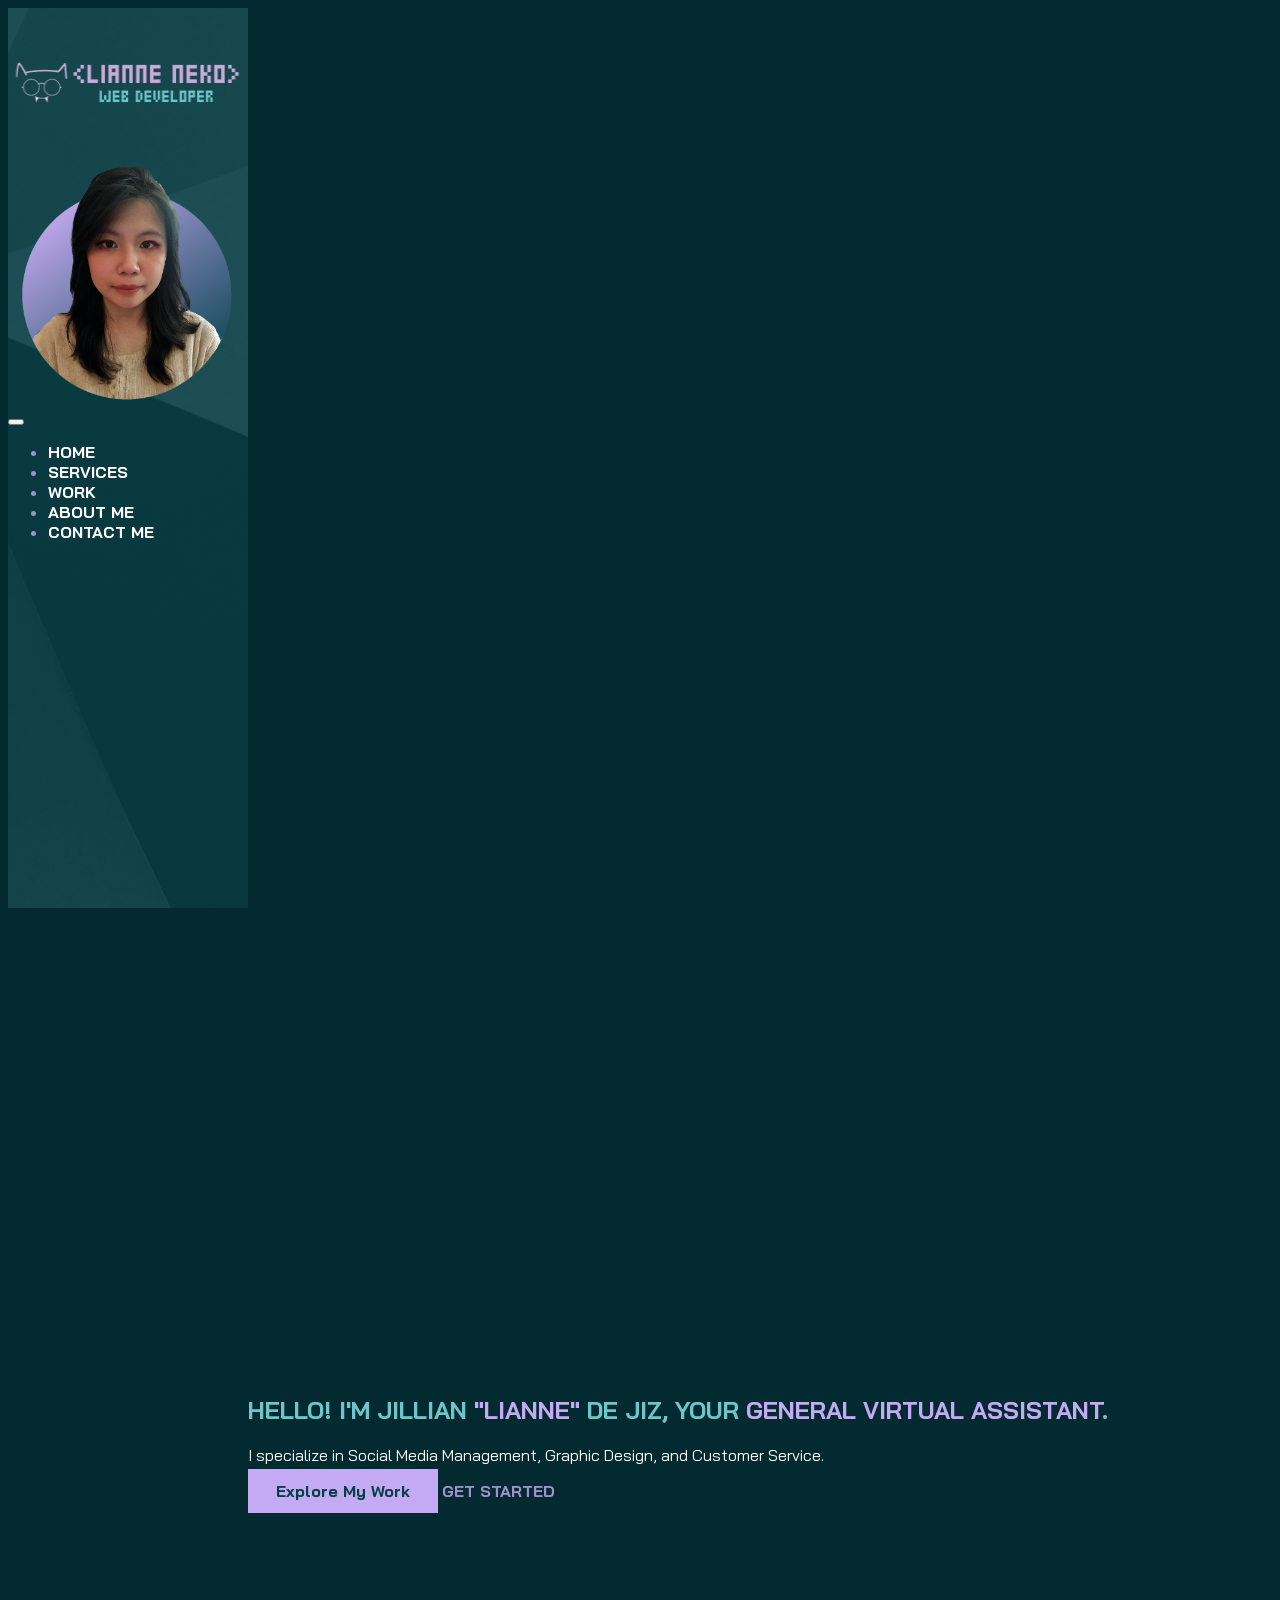
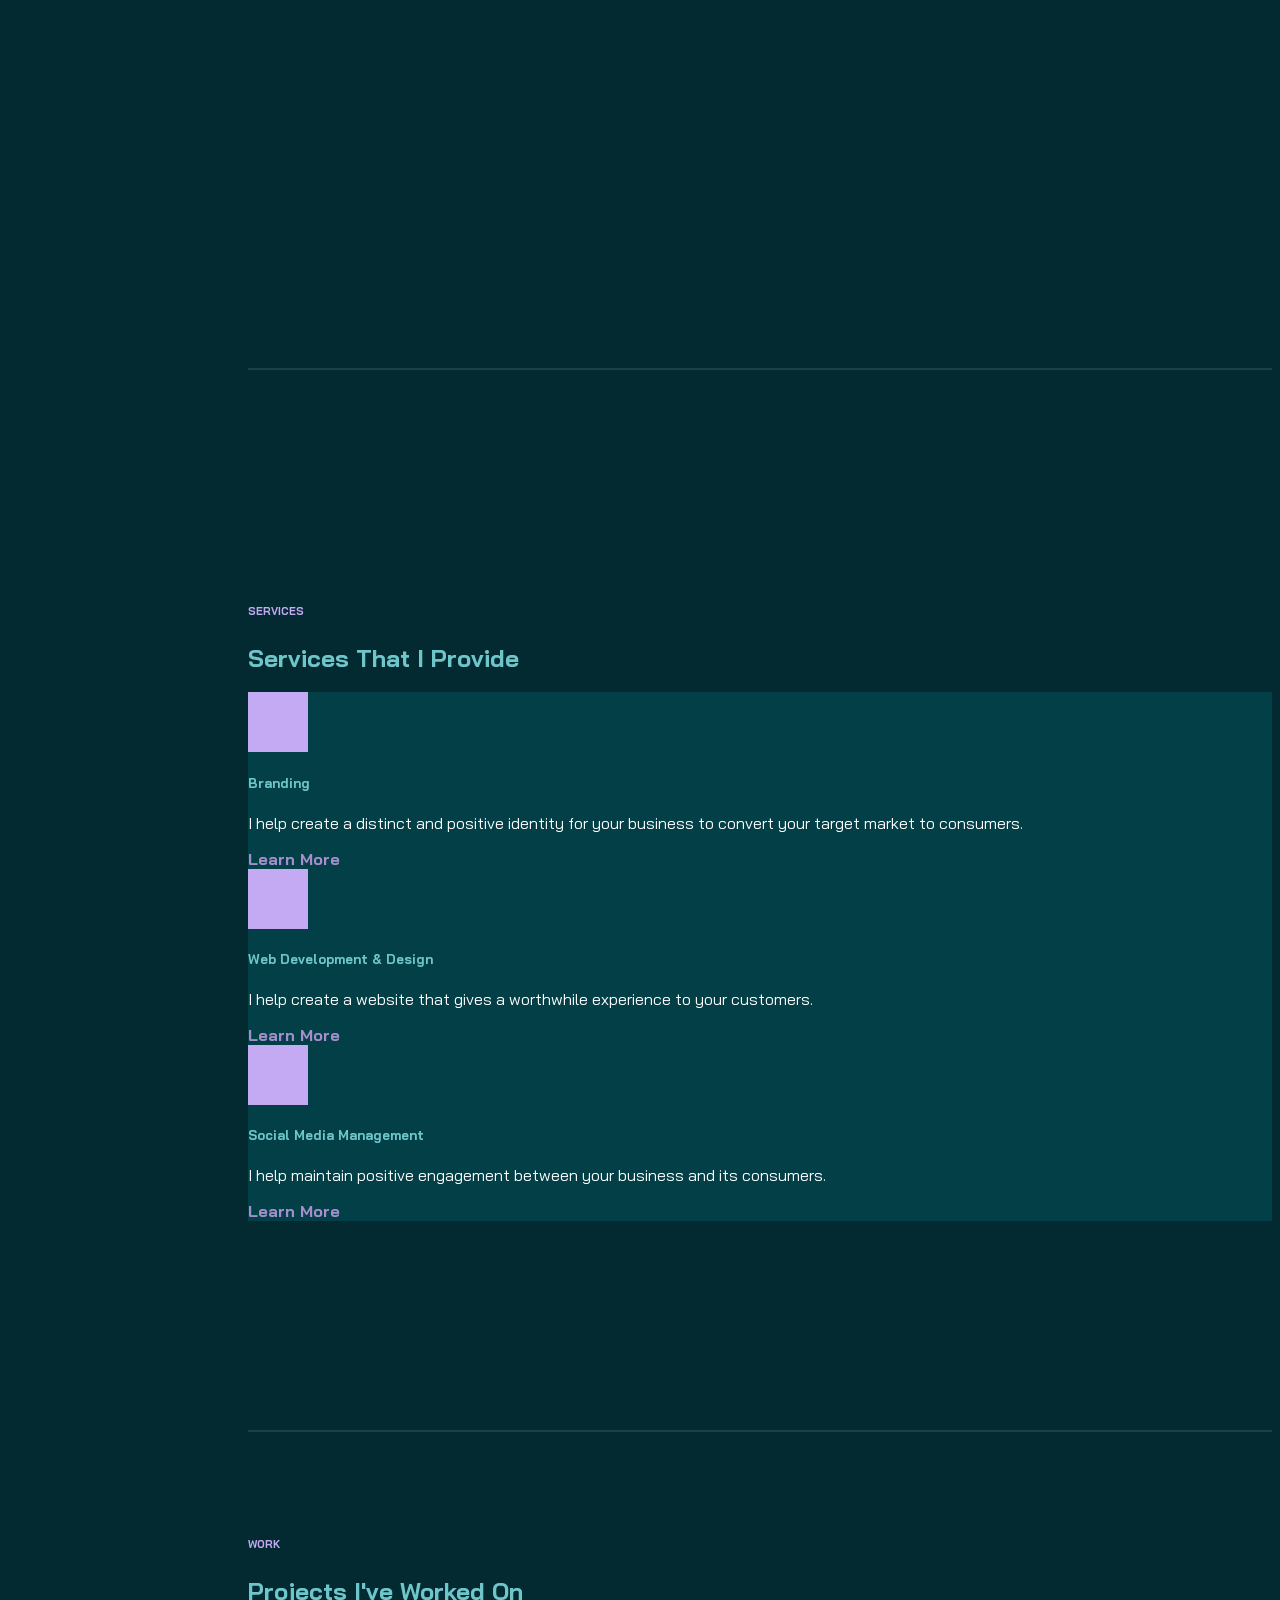
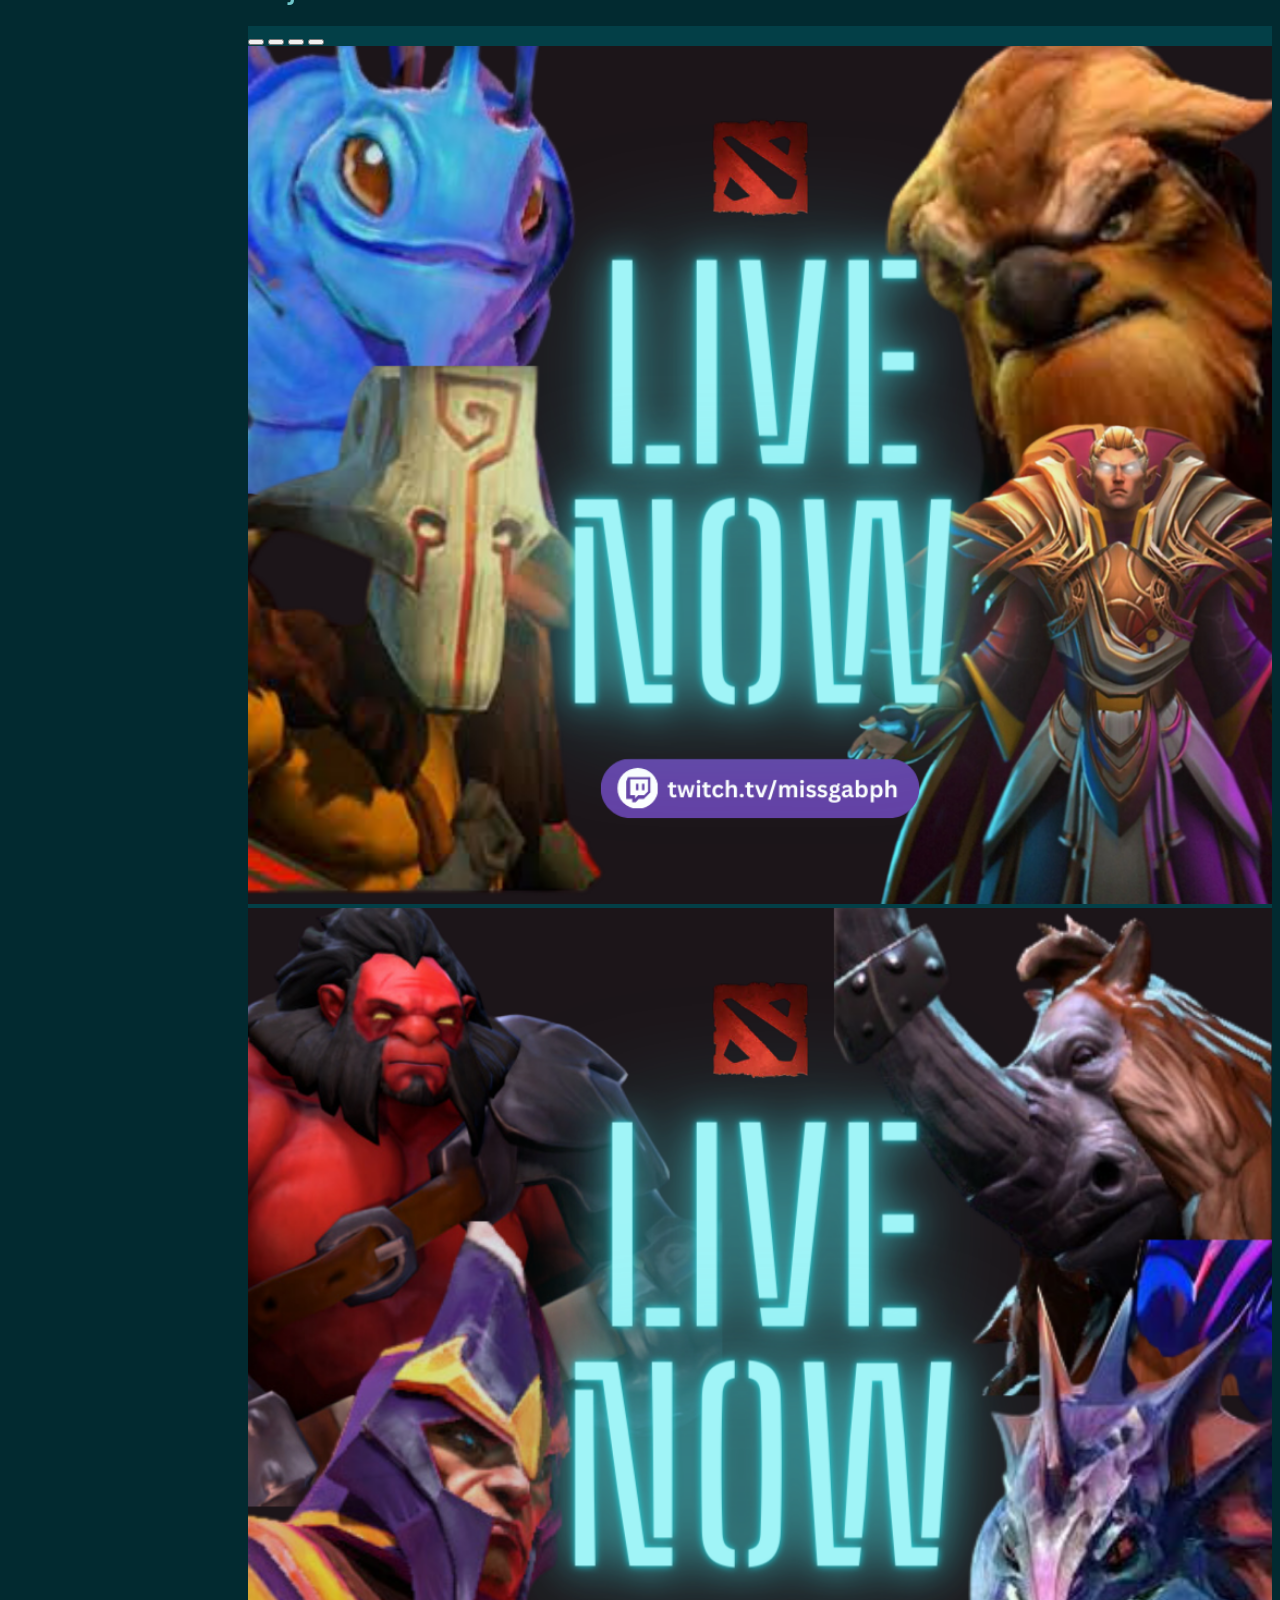
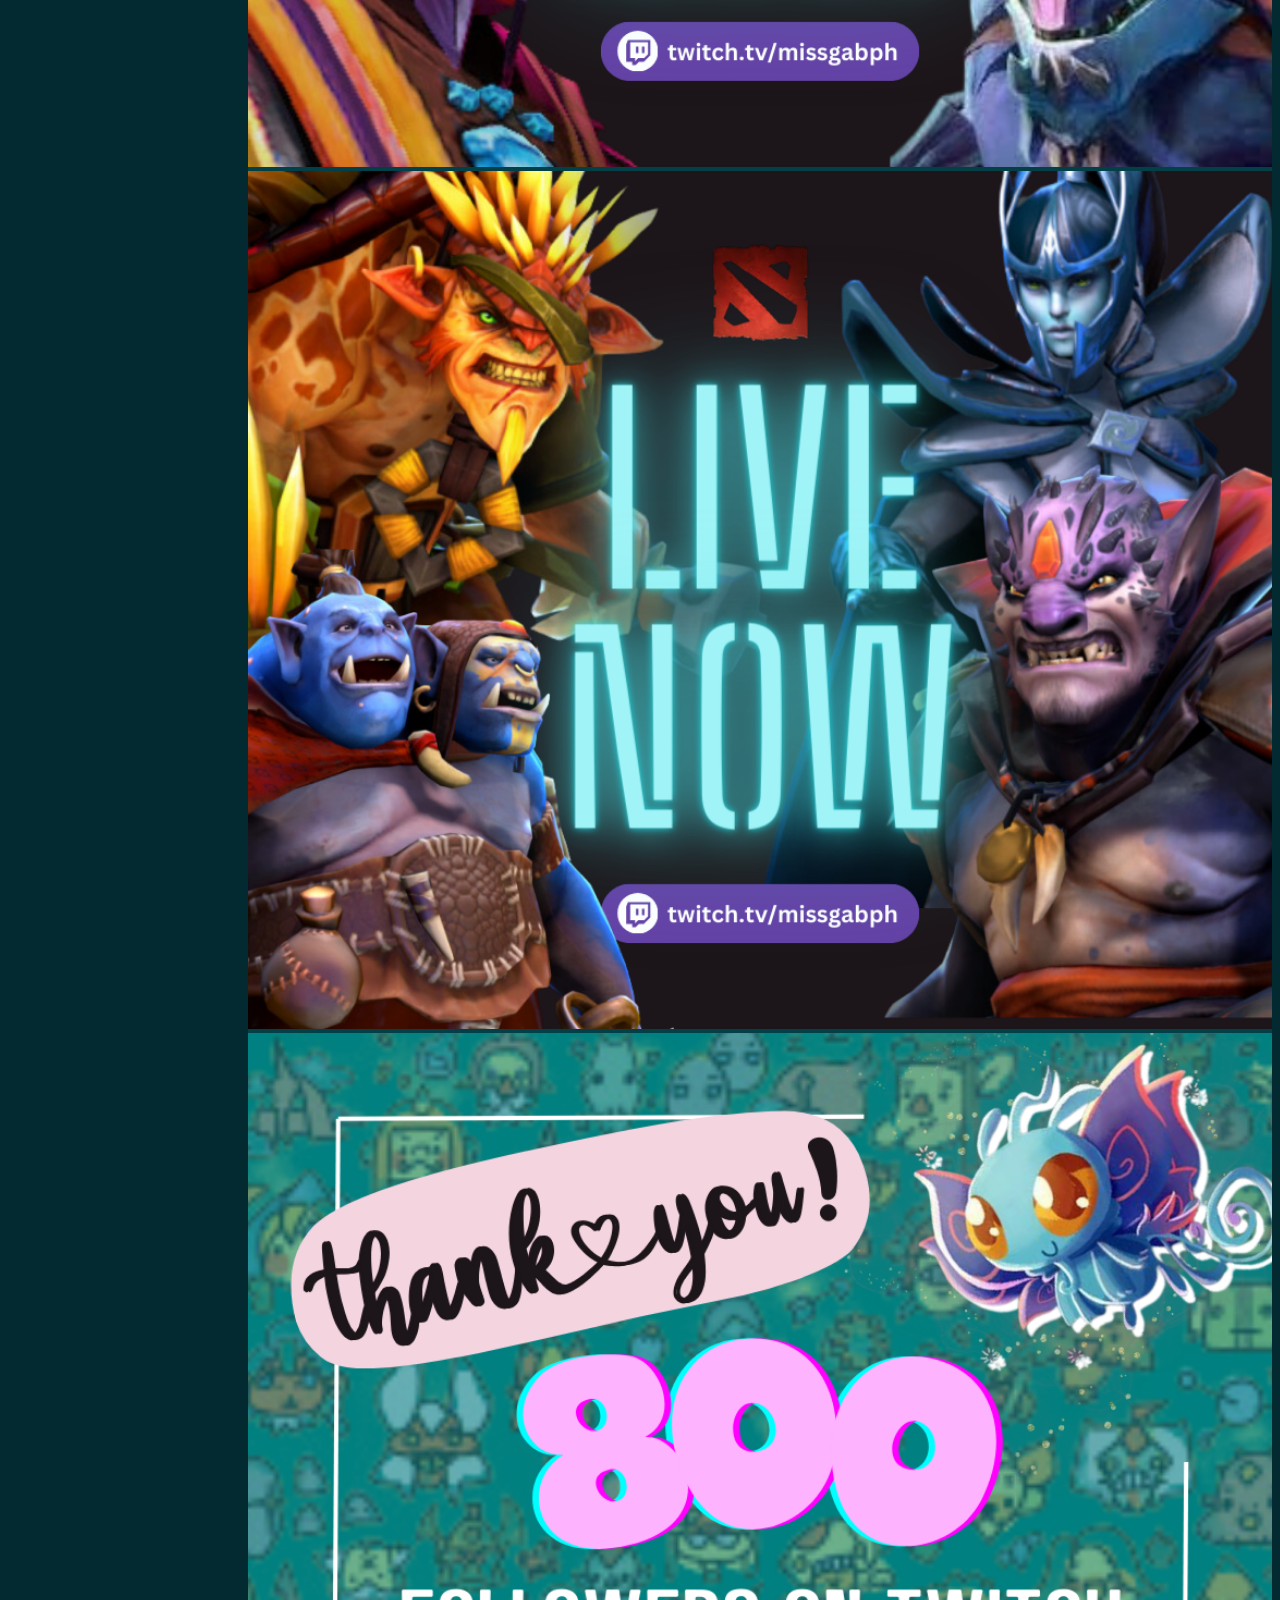
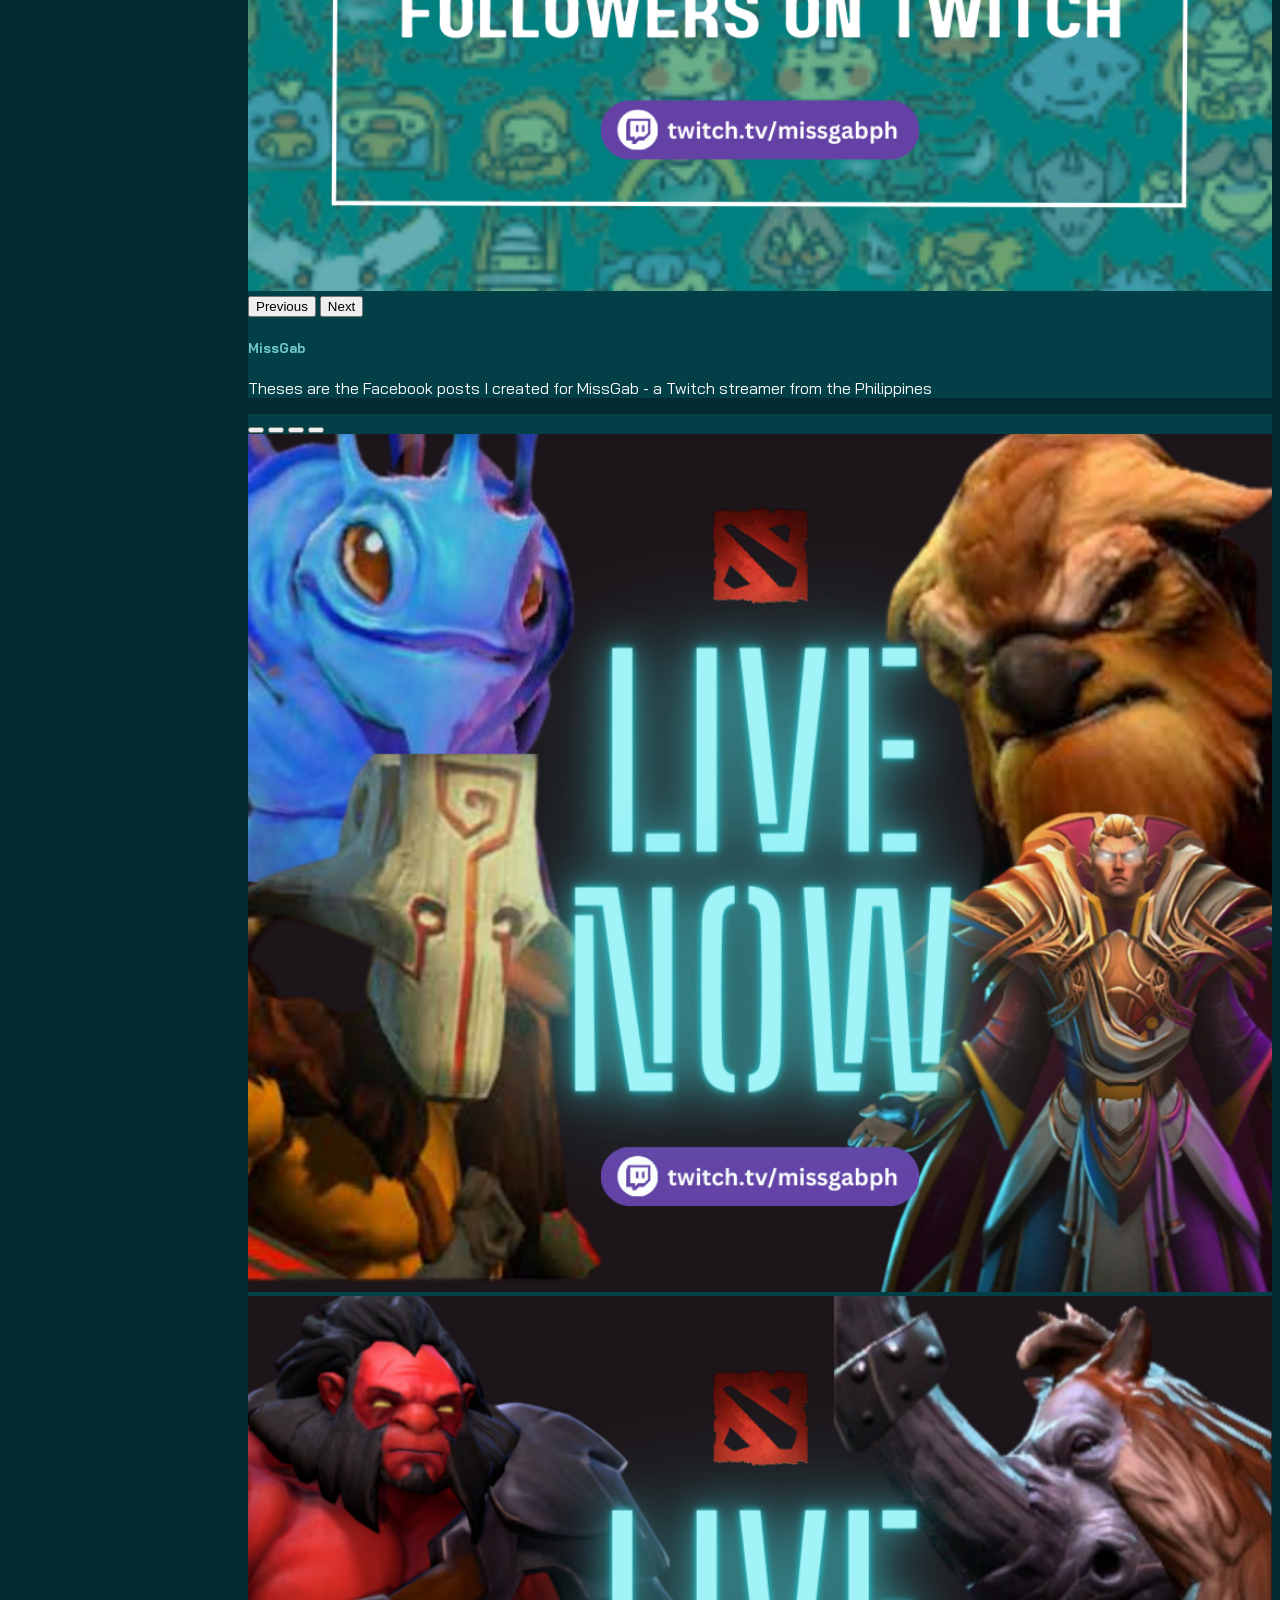
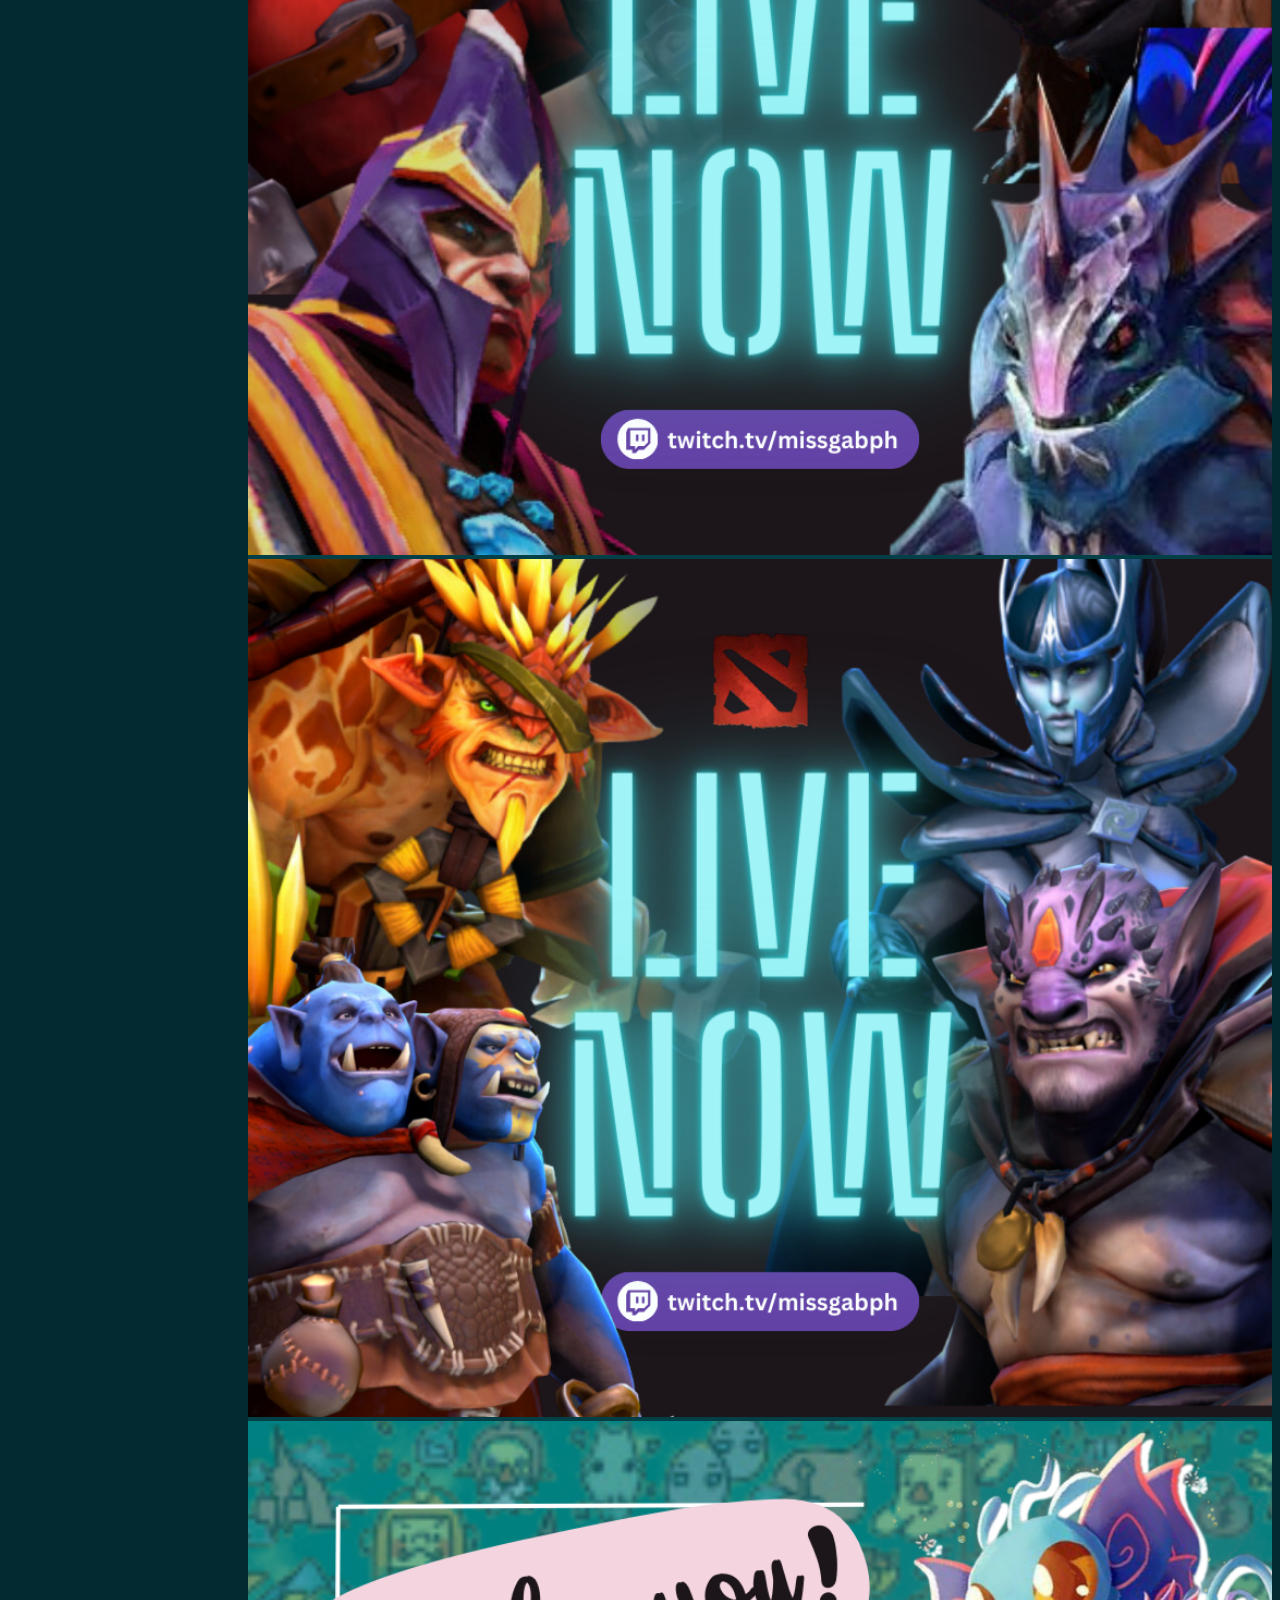
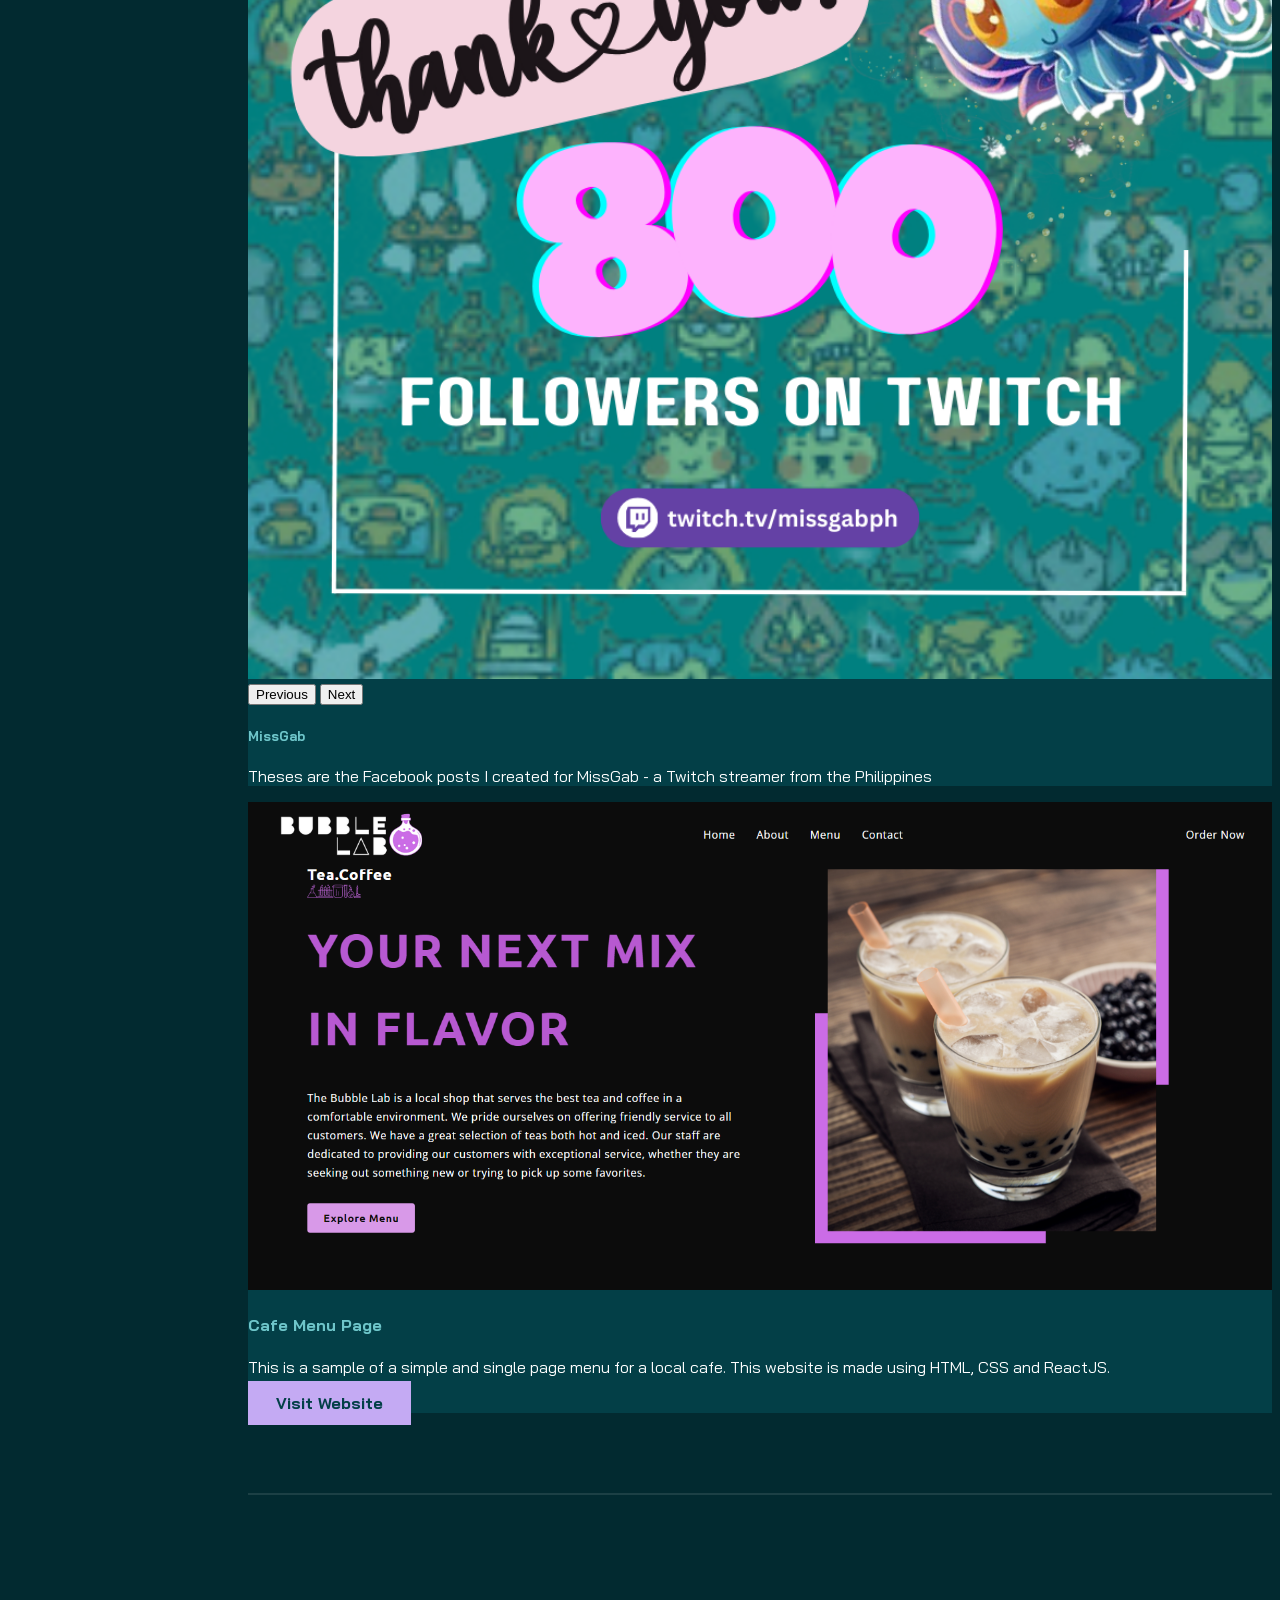
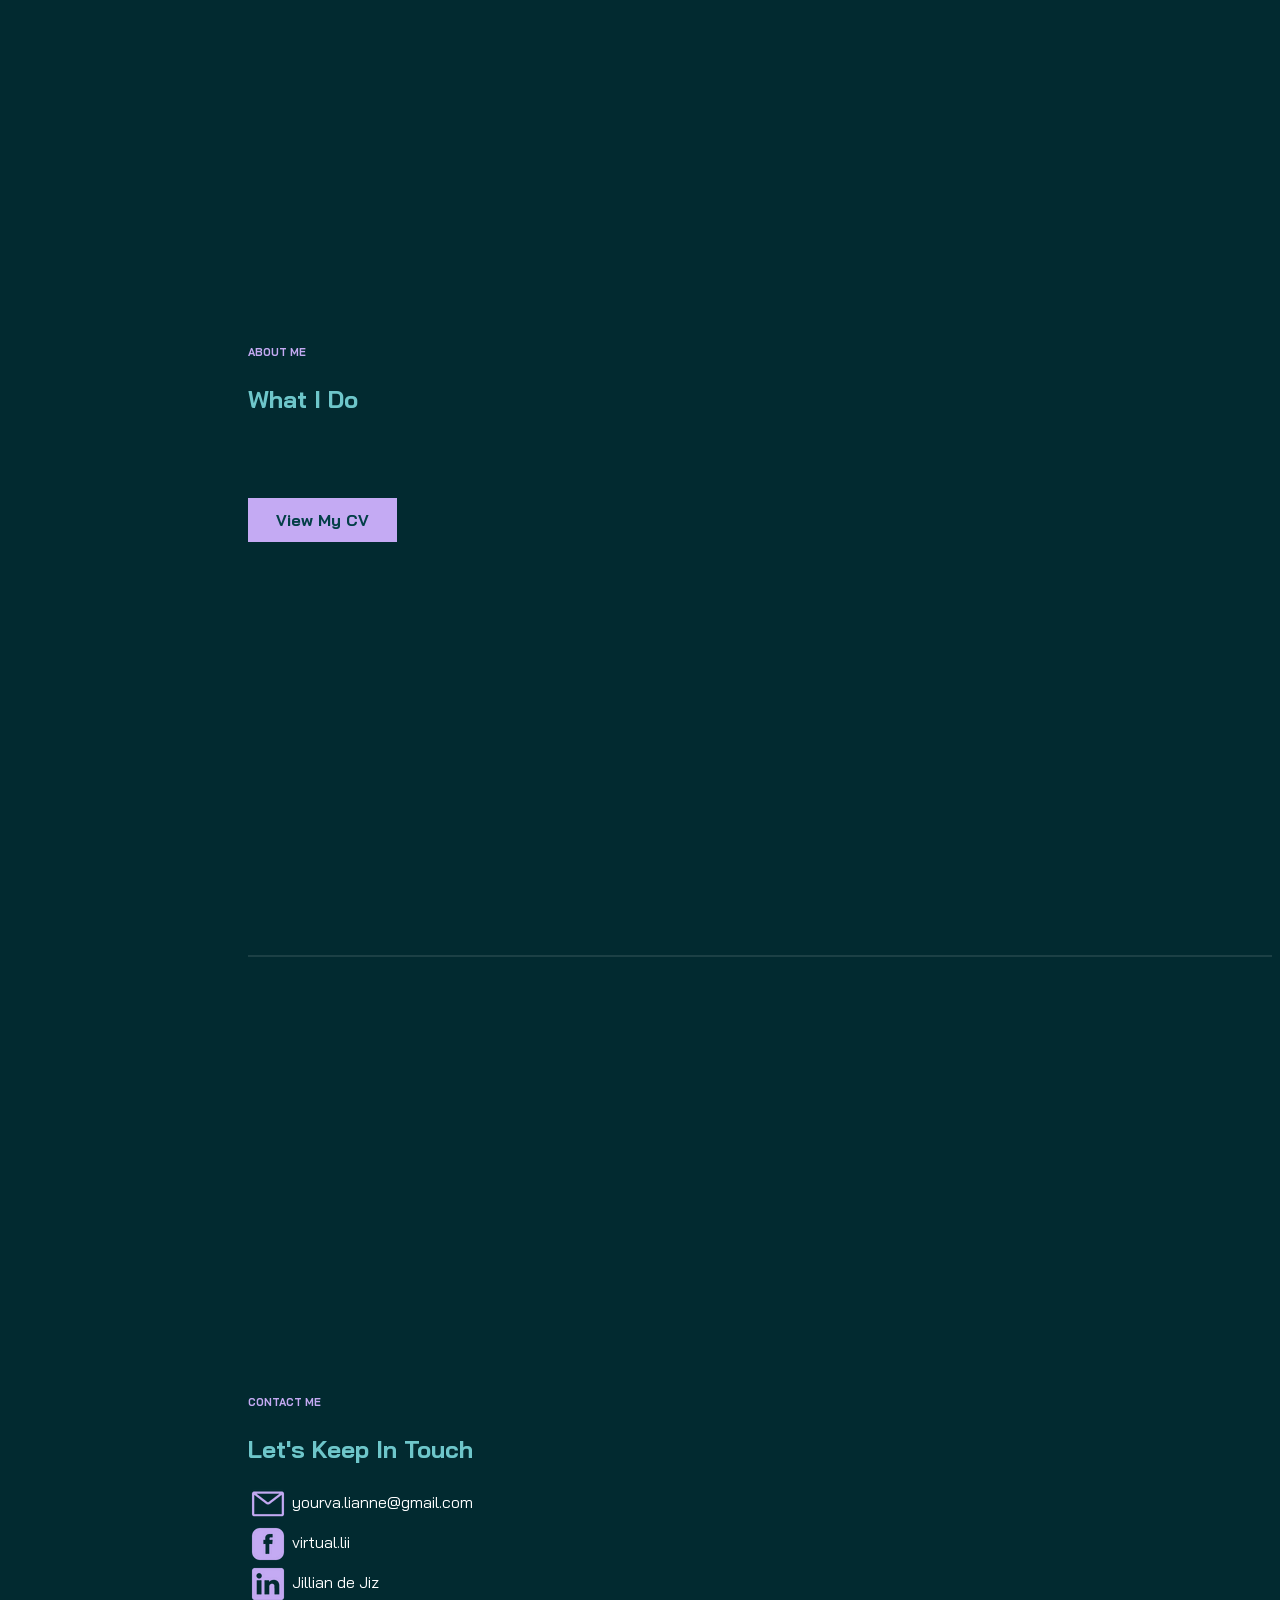
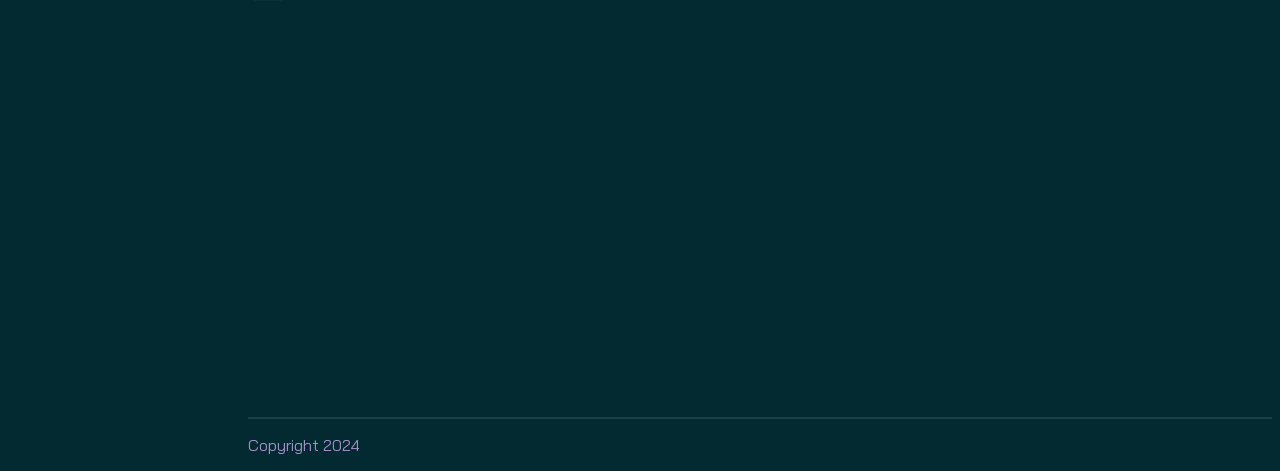
==== commit 1241e3d2: "update contact section" ====
--- a/index.html
+++ b/index.html
@@ -203,7 +203,7 @@
             </div>
             </div>
             <!-- //CAROUSEL MISSGAB-->
-             
+
 
             <div class="row gy-4">
               <div class="col-lg-6" data-aos="fade-up">
@@ -249,11 +249,11 @@
               <h1 class="mb-4">Let's Keep In Touch</h1>
               <div class="mb-3" data-aos="fade-up" data-aos-delay="300">
               <img src="assets/images/email-icon.png" class="contact-icon">
-              <span class="contact-details">lianne.webdeveloper@gmail.com</span>
+              <span class="contact-details">yourva.lianne@gmail.com</span>
               </div>
               <div class="mb-3" data-aos="fade-up " data-aos-delay="600">
                 <a href="https://www.facebook.com/lianne.neko/" target="_blank"><img src="assets/images/facebook-icon.png" class="contact-icon"></a>
-              <span class="contact-details">lianne.neko</span>
+              <span class="contact-details">virtual.lii</span>
               </div>
               <div class="mb-3" data-aos="fade-up" data-aos-delay="900">
               <a href="https://www.linkedin.com/in/jillian-de-jiz-3944731b6/" target="_blank"><img src="assets/images/linkedin-icon.png" class="contact-icon"></a>
@@ -273,7 +273,7 @@
                     </div>
                     <div class="col-auto">
                       <div class="social-links">
-                        <a href="https://www.facebook.com/lianne.neko/"><i class="lab la-facebook la-2x"></i></a>
+                        <a href="https://www.facebook.com/virtual.lii/"><i class="lab la-facebook la-2x"></i></a>
                         <a href="https://www.linkedin.com/in/jillian-de-jiz-3944731b6/"><i class="lab la-linkedin-in la-2x"></i></a>
                         <a href="https://github.com/virtual-lianne"><i class="lab la-github la-2x"></i></a>
                         </div>
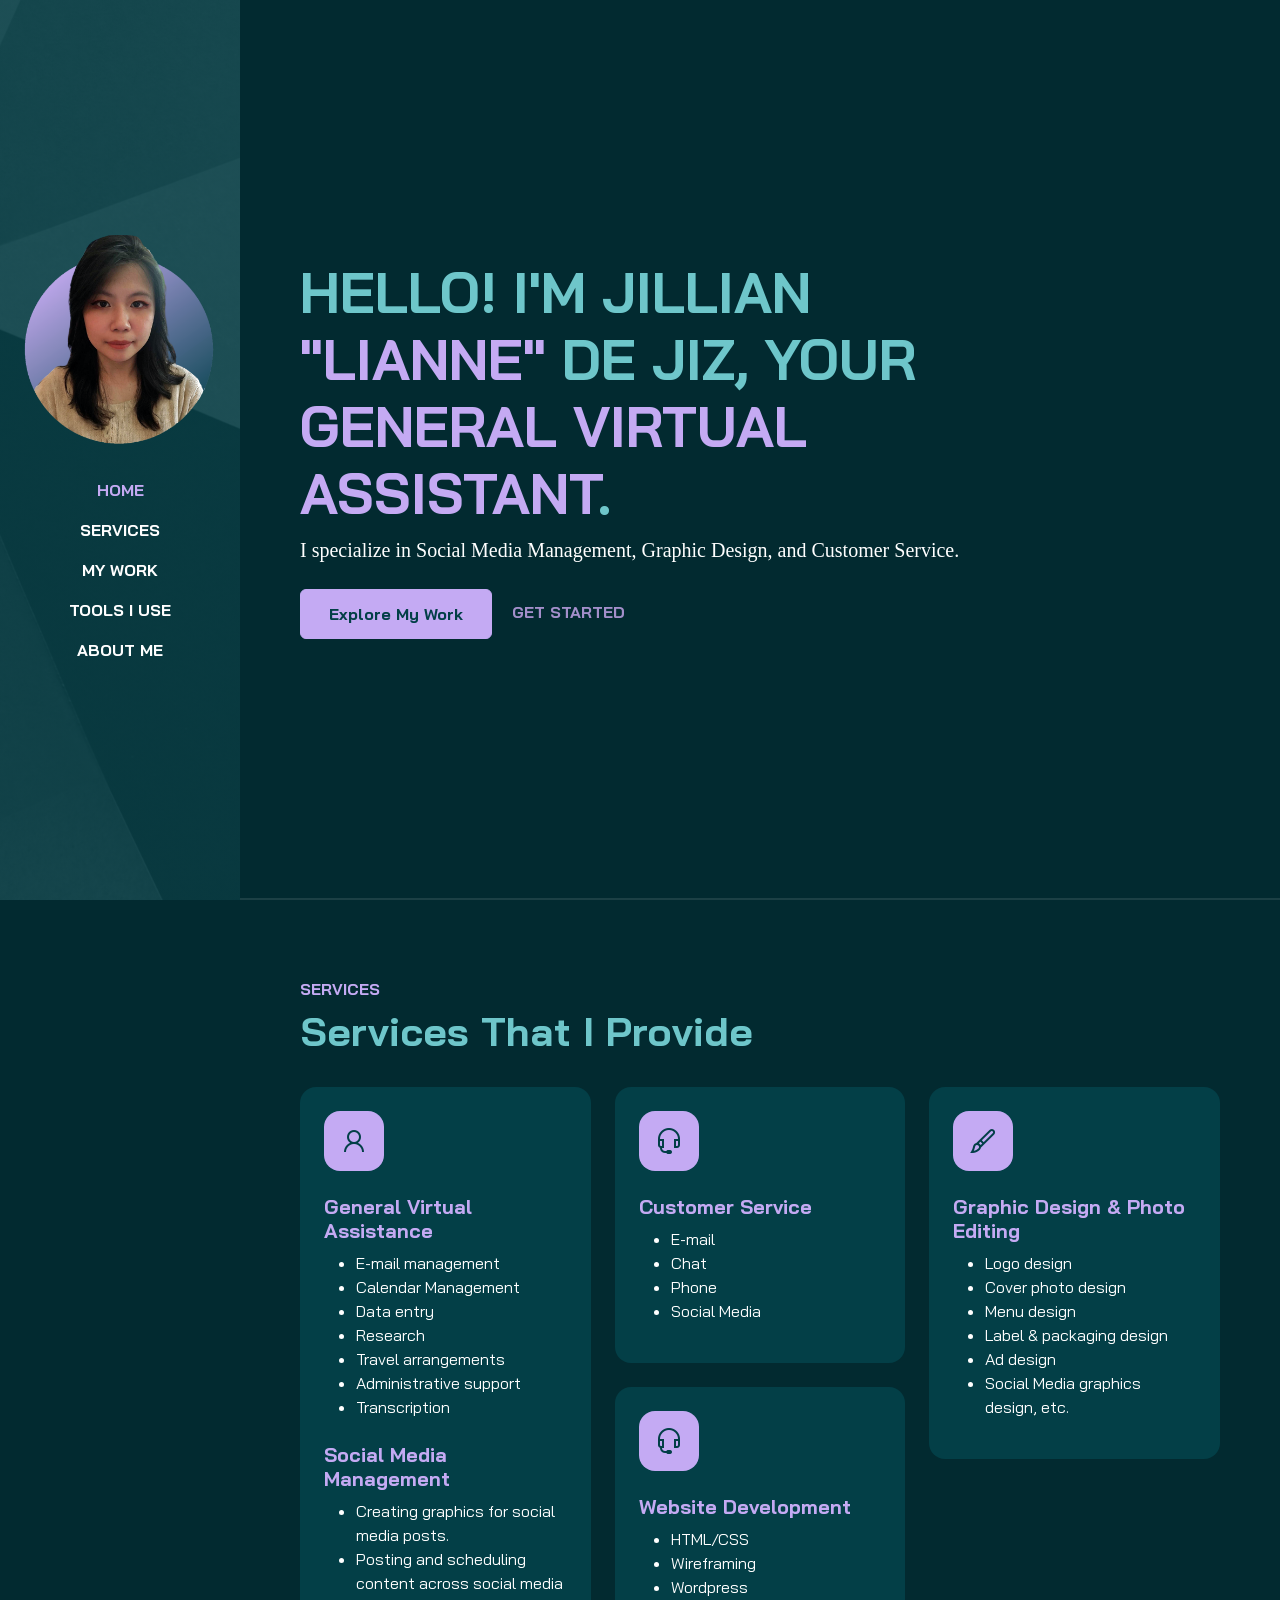
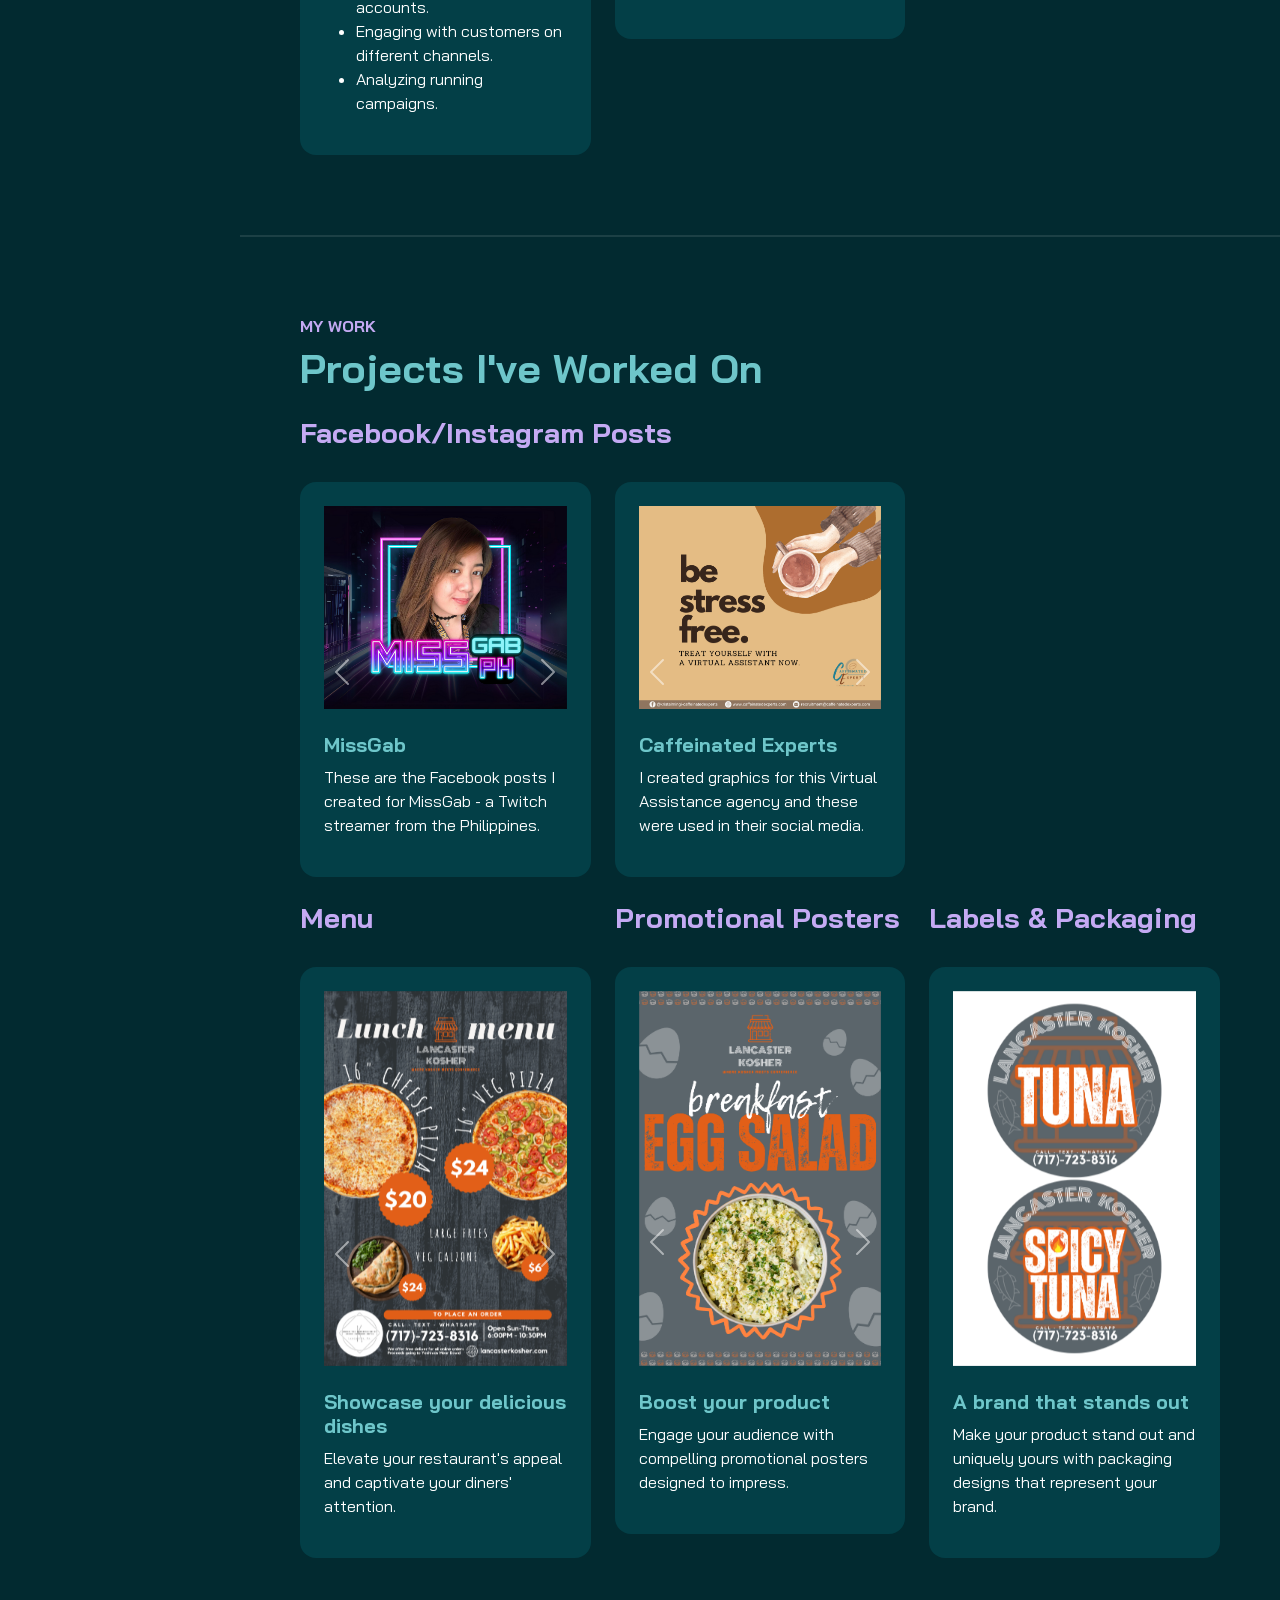
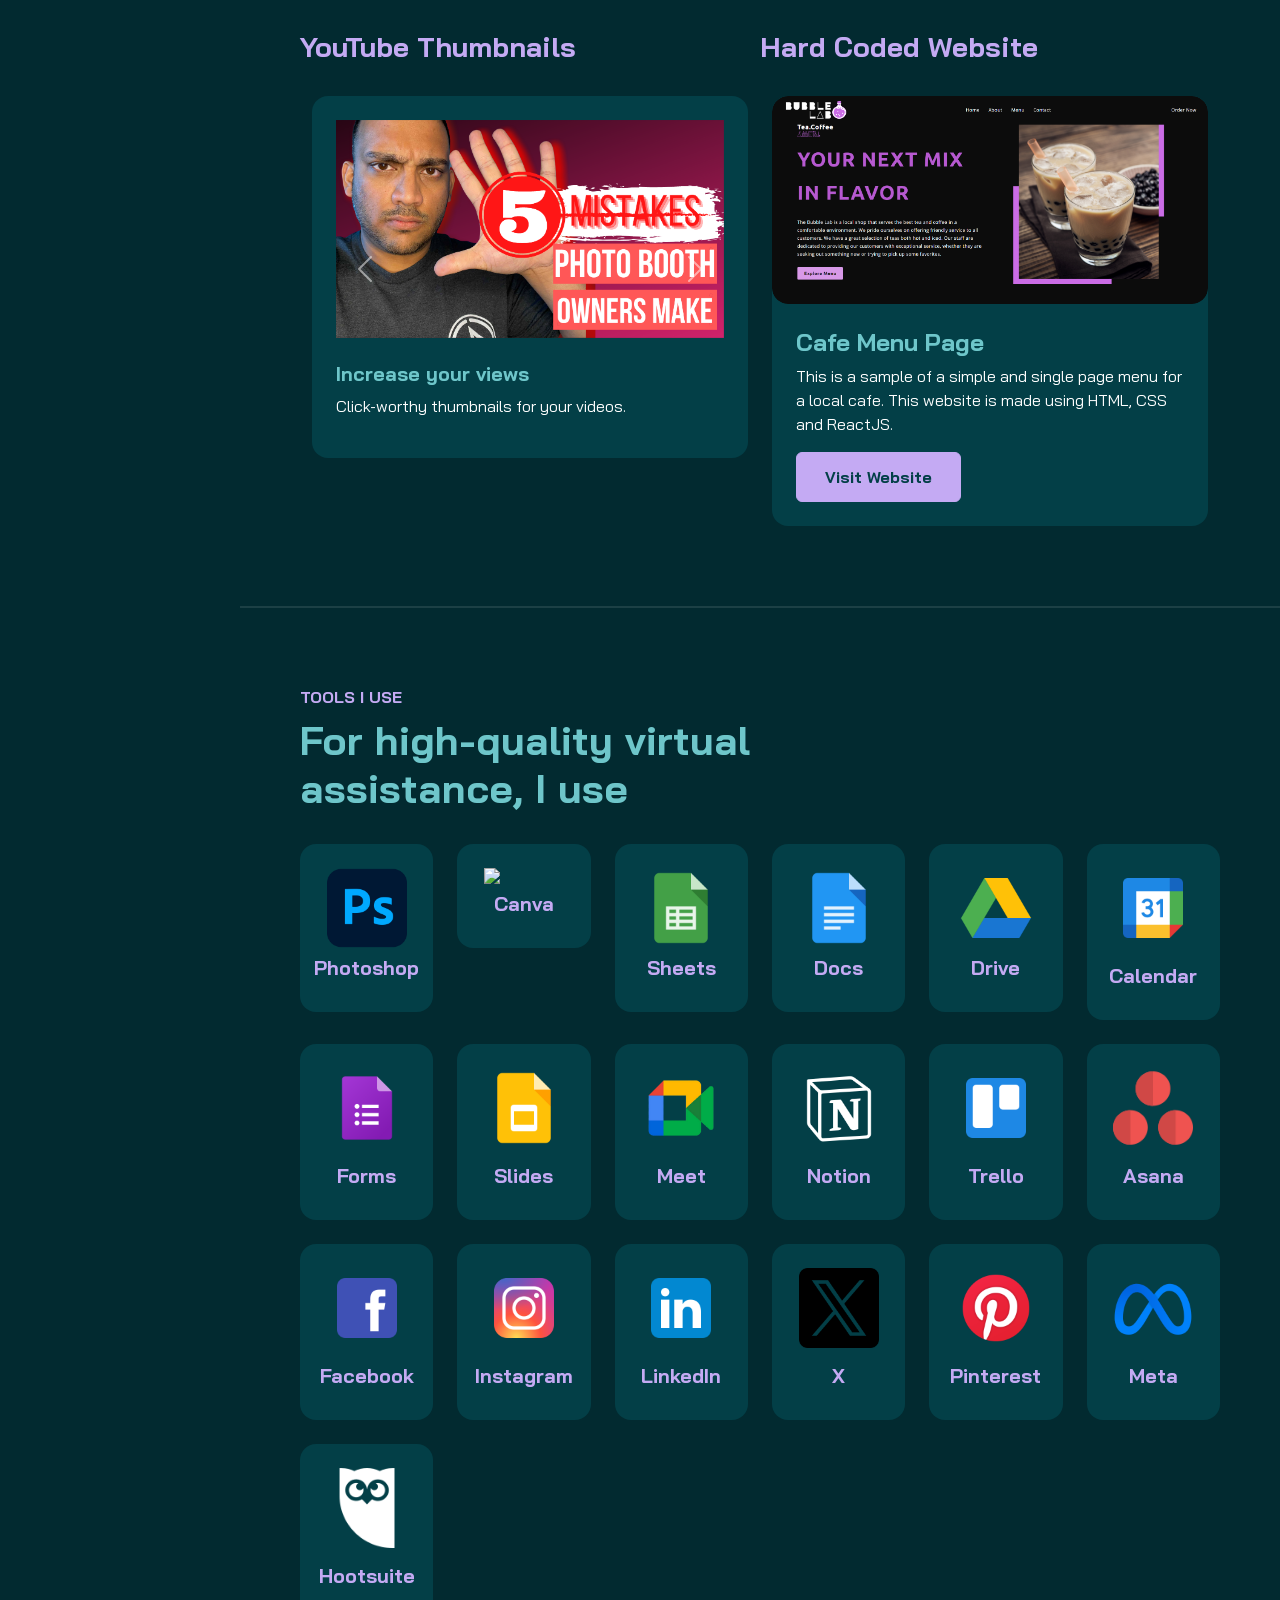
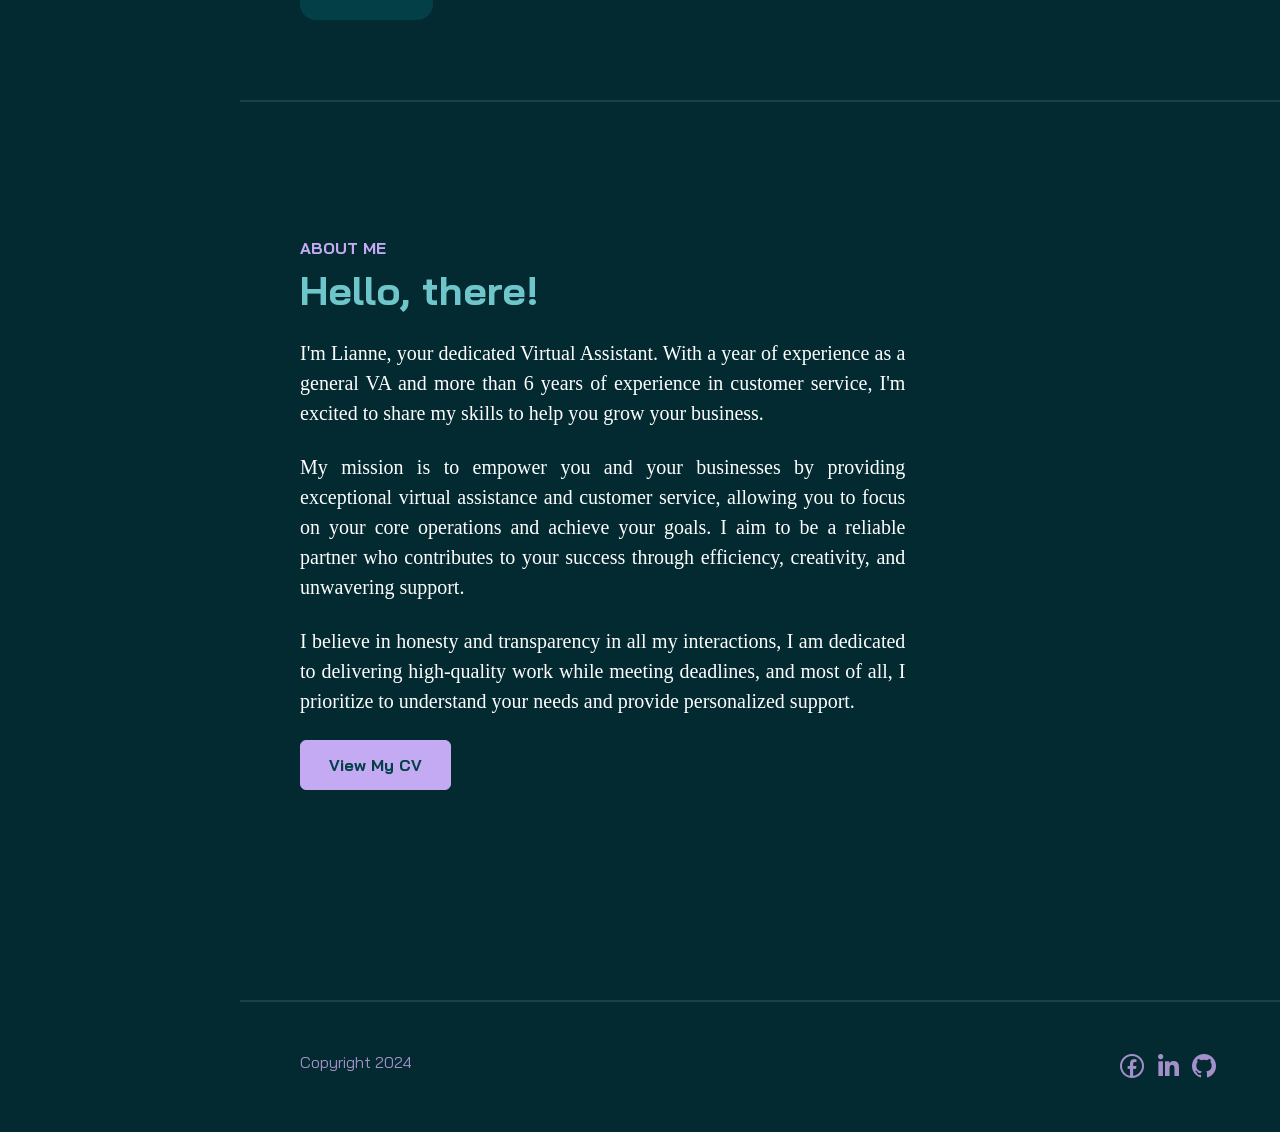
==== commit 9419ceb0: "Add files via upload" ====
--- a/index.html
+++ b/index.html
@@ -1,293 +1,656 @@
-<!DOCTYPE html>
-<html lang="en">
-<head>
-    <meta charset="UTF-8">
-    <meta http-equiv="X-UA-Compatible" content="IE=edge">
-    <meta name="viewport" content="width=device-width, initial-scale=1.0">
-    <title>Virtual-Li VA</title>
-    <link rel="stylesheet" href="assets/css/bootstrap.min.css">
-    <link rel="stylesheet" href="assets/css/aos.css">
-    <link rel="stylesheet" href="assets/css/line-awesome.min.css">
-    <link rel="stylesheet" href="assets/css/style.css">
-</head>
-<body data-bs-spy="scroll" data-bs-target=".navbar">
-    
-    <!-- NAVBAR -->
-    <nav class="navbar navbar-expand-lg navbar-dark fixed-top">
-        <div class="container flex-lg-column">
-          <a class="mx-lg-auto mb-lg-4" href="#">
-            <img src="assets/images/logo.png" alt="Official logo" Width="250px" height="150px" class="d-block d-lg-none">
-            <img src="assets/images/lianne.png" class="d-none d-lg-block rounded-circle" alt="Lianne">
-          </a>
-          <button class="navbar-toggler" type="button" data-bs-toggle="collapse" data-bs-target="#navbarNav" aria-controls="navbarNav" aria-expanded="false" aria-label="Toggle navigation">
-            <span class="navbar-toggler-icon"></span>
-          </button>
-          <div class="collapse navbar-collapse" id="navbarNav">
-            <ul class="navbar-nav ms-auto flex-lg-column text-lg-center">
-              <li class="nav-item">
-                <a class="nav-link" href="#home">Home</a>
-                </li>
-              <li class="nav-item">
-                <a class="nav-link" href="#services">Services</a>
-                  </li>
-              <li class="nav-item">
-                <a class="nav-link" href="#work">Work</a>
-                    </li>
-              <li class="nav-item">
-                <a class="nav-link" href="#about-me">About Me</a>
-                    </li>
-              <li class="nav-item">
-                <a class="nav-link" href="#contact-me">Contact Me</a>
-                      </li>
-            </ul>
-          </div>
-        </div>
-      </nav>
-    <!-- //NAVBAR -->
-
-    <!-- CONTENT WRAPPER -->
-    <div id="content-wrapper">
-
-      <!-- HOME -->
-      <section id="home" class="full-height px-lg-5">
-        <div class="container">
-          <div class="row">
-            <div class="col-lg-10">
-                <h1 class="display-4 fw-bold" data-aos="fade-up">HELLO! I'M JILLIAN <span class="text-brand">"LIANNE"</span> DE JIZ, YOUR <span class="text-brand">GENERAL VIRTUAL ASSISTANT</span>.</h1>
-                <p class="lead mt-2 mb-4 intro" data-aos="fade-up" data-aos-delay="300">I specialize in Social Media Management, Graphic Design, and Customer Service.</p>
-                <div data-aos="fade-up" data-aos-delay="600">
-                  <a href="#work" class="btn btn-brand me-3">Explore My Work</a>
-                <a href="#services" class="link-custom">GET STARTED</a>
-                </div>    
-            </div>
-          </div>
-        </div>
-      </section>
-      <!-- //HOME -->
-
-      <!-- SERVICES -->
-      <section id="services" class="full-height px-lg-5">
-        <div class="container">
-          <div class="row pb-4" data-aos="fade-up">
-            <div class="col-lg-8">
-              <h6 class="text-brand">SERVICES</h6>
-              <h1>Services That I Provide</h1>
-            </div>
-          </div>
-
-          <div class="row gy-4">
-              <div class="col-md-4" data-aos="fade-up">
-                <div class="service p-4 bg-base rounded-4 shadow-effect text-box">
-                  <div class="iconbox rounded-4">
-                    <i class="las la-pencil-ruler"></i>
-                  </div>
-                  <h5 class="mt-4 mb-2">Branding</h5>
-                  <p class="service-description">I help create a distinct and positive identity for your business to convert your target market to consumers.</p>
-                  <a href="branding.html" class="link-custom">Learn More</a>
-                </div>
-              </div>
-
-              <div class="col-md-4" data-aos="fade-up" data-aos-delay="300">
-                <div class="service p-4 bg-base rounded-4 shadow-effect">
-                  <div class="iconbox rounded-4">
-                    <i class="las la-laptop-code"></i>
-                  </div>
-                  <h5 class="mt-4 mb-2">Web Development & Design</h5>
-                  <p class="service-description">I help create a website that gives a worthwhile experience to your customers.</p>
-                  <a href="web-design.html" class="link-custom">Learn More</a>
-                </div>
-              </div>
-
-              <div class="col-md-4" data-aos="fade-up" data-aos-delay="600">
-                <div class="service p-4 bg-base rounded-4 shadow-effect">
-                  <div class="iconbox rounded-4">
-                    <i class="las la-sitemap"></i>
-                  </div>
-                  <h5 class="mt-4 mb-2">Social Media Management</h5>
-                  <p class="service-description">I help maintain positive engagement between your business and its consumers.</p>
-                  <a href="social-media-management.html" class="link-custom">Learn More</a>
-                </div>
-              </div>
-
-          </div>
-
-        </div>
-      </section>
-      <!-- //SERVICES -->
-
-      <!-- WORK -->
-      <section id="work" class="full-height px-lg-5">
-        <div class="container">
-            <div class="row pb-4" data-aos="fade-up">
-              <div class="col-lg-8">
-                <h6 class="text-brand">WORK</h6>
-                <h1>Projects I've Worked On</h1>
-              </div>
-            </div>
-
-            <!-- CAROUSEL MISSGAB-->
-            <div class="row gy-4">
-              <div class="col-md-4" data-aos="fade-up">
-                <div class="service p-4 bg-base rounded-4 shadow-effect text-box">
-            <div id="carouselExampleIndicators" class="carousel slide">
-              <div class="carousel-indicators visually-hidden">
-                <button type="button" data-bs-target="#carouselExampleIndicators" data-bs-slide-to="0" class="active" aria-current="true" aria-label="Slide 1"></button>
-                <button type="button" data-bs-target="#carouselExampleIndicators" data-bs-slide-to="1" aria-label="Slide 2"></button>
-                <button type="button" data-bs-target="#carouselExampleIndicators" data-bs-slide-to="2" aria-label="Slide 3"></button>
-                <button type="button" data-bs-target="#carouselExampleIndicators" data-bs-slide-to="3" aria-label="Slide 4"></button>
-              </div>
-              <div class="carousel-inner">
-                <div class="carousel-item active">
-                  <img src="assets/images/MG1.png" class="d-block w-100" alt="...">
-                </div>
-                <div class="carousel-item">
-                  <img src="assets/images/MG2.png" class="d-block w-100" alt="...">
-                </div>
-                <div class="carousel-item">
-                  <img src="assets/images/MG3.png" class="d-block w-100" alt="...">
-                </div>
-                <div class="carousel-item">
-                  <img src="assets/images/MG4.png" class="d-block w-100" alt="...">
-                </div>
-              </div>
-              <button class="carousel-control-prev" type="button" data-bs-target="#carouselExampleIndicators" data-bs-slide="prev">
-                <span class="carousel-control-prev-icon" aria-hidden="true"></span>
-                <span class="visually-hidden">Previous</span>
-              </button>
-              <button class="carousel-control-next" type="button" data-bs-target="#carouselExampleIndicators" data-bs-slide="next">
-                <span class="carousel-control-next-icon" aria-hidden="true"></span>
-                <span class="visually-hidden">Next</span>
-              </button>
-              <h5 class="mt-4 mb-2">MissGab</h5>
-                  <p class="service-description">Theses are the Facebook posts I created for MissGab - a Twitch streamer from the Philippines</p>
-            </div>
-            </div>
-            </div>
-            <!-- //CAROUSEL MISSGAB-->
-
-            <!-- CAROUSEL MISSGAB-->
-              <div class="col-md-4" data-aos="fade-up">
-                <div class="service p-4 bg-base rounded-4 shadow-effect text-box">
-            <div id="carouselExampleIndicators" class="carousel slide">
-              <div class="carousel-indicators visually-hidden">
-                <button type="button" data-bs-target="#carouselExampleIndicators" data-bs-slide-to="0" class="active" aria-current="true" aria-label="Slide 1"></button>
-                <button type="button" data-bs-target="#carouselExampleIndicators" data-bs-slide-to="1" aria-label="Slide 2"></button>
-                <button type="button" data-bs-target="#carouselExampleIndicators" data-bs-slide-to="2" aria-label="Slide 3"></button>
-                <button type="button" data-bs-target="#carouselExampleIndicators" data-bs-slide-to="3" aria-label="Slide 4"></button>
-              </div>
-              <div class="carousel-inner">
-                <div class="carousel-item active">
-                  <img src="assets/images/MG1.png" class="d-block w-100" alt="...">
-                </div>
-                <div class="carousel-item">
-                  <img src="assets/images/MG2.png" class="d-block w-100" alt="...">
-                </div>
-                <div class="carousel-item">
-                  <img src="assets/images/MG3.png" class="d-block w-100" alt="...">
-                </div>
-                <div class="carousel-item">
-                  <img src="assets/images/MG4.png" class="d-block w-100" alt="...">
-                </div>
-              </div>
-              <button class="carousel-control-prev" type="button" data-bs-target="#carouselExampleIndicators" data-bs-slide="prev">
-                <span class="carousel-control-prev-icon" aria-hidden="true"></span>
-                <span class="visually-hidden">Previous</span>
-              </button>
-              <button class="carousel-control-next" type="button" data-bs-target="#carouselExampleIndicators" data-bs-slide="next">
-                <span class="carousel-control-next-icon" aria-hidden="true"></span>
-                <span class="visually-hidden">Next</span>
-              </button>
-              <h5 class="mt-4 mb-2">MissGab</h5>
-                  <p class="service-description">Theses are the Facebook posts I created for MissGab - a Twitch streamer from the Philippines</p>
-            </div>
-            </div>
-            </div>
-            <!-- //CAROUSEL MISSGAB-->
-
-
-            <div class="row gy-4">
-              <div class="col-lg-6" data-aos="fade-up">
-                <div class="card-custom rounded-4 bg-base shadow-effect">
-                  <div class="card-custom-image rounded-4">
-                    <img class="rounded-4 cafe-menu-page" src="assets/images/project-1.png" alt="">
-                  </div>
-                  <div class="card-custom-content p-4">
-                    <h4>Cafe Menu Page</h4>
-                    <p class="website-description">This is a sample of a simple and single page menu for a local cafe. This website is made using HTML, CSS and ReactJS.</p>
-                    <a href="https://virtual-lianne.github.io/bubblelab/" class="btn btn-brand me-3" target="_blank">Visit Website</a>
-                  </div>         
-                </div>
-              </div>
-            </div>
-        </div>
-      </section>
-      <!-- //WORK -->
-
-      <!-- ABOUT ME -->
-      <section id="about-me" class="full-height px-lg-5">
-        <div class="container">
-          <div class="row pb-4" data-aos="fade-up">
-            <div class="col-lg-8">
-              <h6 class="text-brand">ABOUT ME</h6>
-              <h1 class="mb-4">What I Do</h1>
-              <p class="lead mt-2 mb-4 what-i-do" data-aos="fade-up" data-aos-delay="300">Your website is the face of your business online. I am a creative designer and developer, who aims to work with businesses to give a lasting impression to their target consumers and create a worthwhile experience for their customers. I offer both design and development services so if you're looking for a developer to add to your team, I'd love to hear from you! </p>
-              <div data-aos="fade-up" data-aos-delay="600">
-              <a href="assets/files/CV - Jillian Jannah Joie de Jiz.pdf" class="btn btn-brand me-3 mb-5" target="_blank">View My CV</a>
-            </div>
-            </div>
-          </div>
-        </div>
-      </section>
-      <!-- //ABOUT ME -->
-
-      <!-- CONTACT -->
-      <section id="contact-me" class="full-height px-lg-5">
-        <div class="container">
-          <div class="row pb-4" data-aos="fade-up">
-            <div class="col-lg-8">
-              <h6 class="text-brand">CONTACT ME</h6>
-              <h1 class="mb-4">Let's Keep In Touch</h1>
-              <div class="mb-3" data-aos="fade-up" data-aos-delay="300">
-              <img src="assets/images/email-icon.png" class="contact-icon">
-              <span class="contact-details">yourva.lianne@gmail.com</span>
-              </div>
-              <div class="mb-3" data-aos="fade-up " data-aos-delay="600">
-                <a href="https://www.facebook.com/lianne.neko/" target="_blank"><img src="assets/images/facebook-icon.png" class="contact-icon"></a>
-              <span class="contact-details">virtual.lii</span>
-              </div>
-              <div class="mb-3" data-aos="fade-up" data-aos-delay="900">
-              <a href="https://www.linkedin.com/in/jillian-de-jiz-3944731b6/" target="_blank"><img src="assets/images/linkedin-icon.png" class="contact-icon"></a>
-              <span class="contact-details">Jillian de Jiz</span>
-                </div>
-              </div>
-          </div>
-              </section>
-      <!-- //CONTACT -->
-
-      <!-- FOOTER -->
-              <footer class="py-5 px-lg-5">
-                <div class="container">
-                  <div class="row gy-4 justify-content-between">
-                    <div class="col-auto">
-                      <p class="mb-0">Copyright 2024</p>
-                    </div>
-                    <div class="col-auto">
-                      <div class="social-links">
-                        <a href="https://www.facebook.com/virtual.lii/"><i class="lab la-facebook la-2x"></i></a>
-                        <a href="https://www.linkedin.com/in/jillian-de-jiz-3944731b6/"><i class="lab la-linkedin-in la-2x"></i></a>
-                        <a href="https://github.com/virtual-lianne"><i class="lab la-github la-2x"></i></a>
-                        </div>
-                    </div>
-                  </div>
-                </div>
-              </footer>
-      <!-- //FOOTER -->
-
-
-    <!-- //CONTENT WRAPPER -->
-
-    <script src="assets/js/bootstrap.bundle.min.js"></script>
-    <script src="assets/js/aos.js"></script>
-    <script src="assets/js/main.js"></script>
-</body>
+<!DOCTYPE html>
+<html lang="en">
+<head>
+    <meta charset="UTF-8">
+    <meta http-equiv="X-UA-Compatible" content="IE=edge">
+    <meta name="viewport" content="width=device-width, initial-scale=1.0">
+    <title>Virtual-Li VA</title>
+    <link rel="stylesheet" href="assets/css/bootstrap.min.css">
+    <link rel="stylesheet" href="assets/css/aos.css">
+    <link rel="stylesheet" href="assets/css/line-awesome.min.css">
+    <link rel="stylesheet" href="assets/css/style.css">
+</head>
+<body data-bs-spy="scroll" data-bs-target=".navbar">
+    
+    <!-- NAVBAR -->
+    <nav class="navbar navbar-expand-lg navbar-dark fixed-top">
+        <div class="container flex-lg-column">
+          <a class="mx-lg-auto mb-lg-4" href="#">
+            <img src="assets/images/logo.png" alt="Official logo" Width="250px" height="150px" class="d-block d-lg-none">
+            <img src="assets/images/lianne.png" class="d-none d-lg-block rounded-circle" alt="Lianne">
+          </a>
+          <button class="navbar-toggler" type="button" data-bs-toggle="collapse" data-bs-target="#navbarNav" aria-controls="navbarNav" aria-expanded="false" aria-label="Toggle navigation">
+            <span class="navbar-toggler-icon"></span>
+          </button>
+          <div class="collapse navbar-collapse" id="navbarNav">
+            <ul class="navbar-nav ms-auto flex-lg-column text-lg-center">
+              <li class="nav-item">
+                <a class="nav-link" href="#home">Home</a>
+                </li>
+              <li class="nav-item">
+                <a class="nav-link" href="#services">Services</a>
+                  </li>
+              <li class="nav-item">
+                <a class="nav-link" href="#work">My Work</a>
+                    </li>
+              <li class="nav-item">
+                <a class="nav-link" href="#tools">Tools I Use</a>
+              </li>
+              <li class="nav-item">
+                <a class="nav-link" href="#about-me">About Me</a>
+                    </li>
+            </ul>
+          </div>
+        </div>
+      </nav>
+    <!-- //NAVBAR -->
+
+    <!-- CONTENT WRAPPER -->
+    <div id="content-wrapper">
+
+      <!-- HOME -->
+      <section id="home" class="full-height px-lg-5">
+        <div class="container">
+          <div class="row">
+            <div class="col-lg-10">
+                <h1 class="display-4 fw-bold" data-aos="fade-up">HELLO! I'M JILLIAN <span class="text-brand">"LIANNE"</span> DE JIZ, YOUR <span class="text-brand">GENERAL VIRTUAL ASSISTANT</span>.</h1>
+                <p class="lead mt-2 mb-4 intro" data-aos="fade-up" data-aos-delay="300">I specialize in Social Media Management, Graphic Design, and Customer Service.</p>
+                <div data-aos="fade-up" data-aos-delay="600">
+                  <a href="#work" class="btn btn-brand me-3">Explore My Work</a>
+                <a href="#services" class="link-custom">GET STARTED</a>
+                </div>    
+            </div>
+          </div>
+        </div>
+      </section>
+      <!-- //HOME -->
+
+      <!-- SERVICES -->
+      <section id="services" class="full-height px-lg-5">
+        <div class="container">
+          <div class="row pb-4" data-aos="fade-up">
+            <div class="col-lg-8">
+              <h6 class="text-brand">SERVICES</h6>
+              <h1>Services That I Provide</h1>
+            </div>
+          </div>
+
+          <div class="row gy-4">
+              <div class="col-md-4" data-aos="fade-up">
+                <div class="service p-4 bg-base rounded-4 shadow-effect text-box">
+                  <div class="iconbox rounded-4">
+                    <i class="las la-user"></i>
+                  </div>
+                  <h5 class="text-brand mt-4 mb-2">General Virtual Assistance</h5>
+                  <div class="service-description">
+                    <ul>
+                      <li>E-mail management</li>
+                      <li>Calendar Management</li>
+                      <li>Data entry</li>
+                      <li>Research</li>
+                      <li>Travel arrangements</li>
+                      <li>Administrative support</li>
+                      <li>Transcription</li>
+                    </ul>
+                    <h5 class="text-brand mt-4 mb-2">Social Media Management</h5>
+                    <div class="service-description">
+                    <ul>
+                      <li>Creating graphics for ​social media posts.</li>
+                      <li>Posting and scheduling ​content across social ​media accounts.</li>
+                      <li>Engaging with ​customers on different ​channels.</li>
+                      <li>Analyzing running ​campaigns.</li>
+                    </ul>
+                  </div>
+                  </div>
+                </div>
+              </div>
+
+
+
+              <div class="col-md-4" data-aos="fade-up" data-aos-delay="300">
+                <div class="service p-4 bg-base rounded-4 shadow-effect">
+                  <div class="iconbox rounded-4">
+                    <i class="las la-headset"></i>
+                  </div>
+                  <h5 class="text-brand mt-4 mb-2">Customer Service</h5>
+                  <div class="service-description">
+                    <ul>
+                      <li>E-mail</li>
+                      <li>Chat</li>
+                      <li>Phone</li>
+                      <li>Social Media</li>
+                    </ul>
+                  </div>
+                </div>
+              
+                <div class="service p-4 bg-base rounded-4 shadow-effect mt-4" data-aos="fade-up" data-aos-delay="300">
+                  <div class="iconbox rounded-4">
+                    <i class="las la-headset"></i>
+                  </div>
+                  <h5 class="text-brand mt-4 mb-2">Website Development</h5>
+                  <div class="service-description">
+                    <ul>
+                      <li>HTML/CSS</li>
+                      <li>Wireframing</li>
+                      <li>Wordpress</li>
+                    </ul>
+                  </div>
+                </div>
+              </div>
+
+              <div class="col-md-4" data-aos="fade-up" data-aos-delay="600">
+                <div class="service p-4 bg-base rounded-4 shadow-effect">
+                  <div class="iconbox rounded-4">
+                    <i class="las la-paint-brush"></i>
+                  </div>
+                  <h5 class="text-brand mt-4 mb-2">Graphic Design & Photo Editing</h5>
+                  <div class="service-description">
+                    <ul>
+                      <li>Logo design</li>
+                      <li>Cover photo design</li>
+                      <li>Menu design</li>
+                      <li>Label & packaging design</li>
+                      <li>Ad design</li>
+                      <li>Social Media graphics design, etc.</li>
+                    </ul>
+                  </div>
+                </div>
+              </div>
+
+          </div>
+
+        </div>
+      </section>
+      <!-- //SERVICES -->
+
+      <!-- WORK -->
+      <section id="work" class="full-height px-lg-5">
+          <div class="container">
+              <div class="row pb-4" data-aos="fade-up">
+                <div class="col-lg-8">
+                    <h6 class="text-brand">MY WORK</h6>
+                    <h1>Projects I've Worked On</h1>
+                    <h3 class="text-brand mt-4">Facebook/Instagram Posts</h3>
+                </div>
+              </div>
+
+              <!-- CAROUSEL MISSGAB-->
+              <div class="row gy-4">
+                <div class="col-md-4" data-aos="fade-up">
+                  <div class="service p-4 bg-base rounded-4 shadow-effect text-box">
+                    <div id="MissgabCarousel" class="carousel slide">
+                      <div class="carousel-indicators visually-hidden">
+                        <button type="button" data-bs-target="#MissgabCarousel" data-bs-slide-to="0" class="active" aria-current="true" aria-label="Slide 1"></button>
+                        <button type="button" data-bs-target="#MissgabCarousel" data-bs-slide-to="1" aria-label="Slide 2"></button>
+                        <button type="button" data-bs-target="#MissgabCarousel" data-bs-slide-to="2" aria-label="Slide 3"></button>
+                        <button type="button" data-bs-target="#MissgabCarousel" data-bs-slide-to="3" aria-label="Slide 4"></button>
+                        <button type="button" data-bs-target="#MissgabCarousel" data-bs-slide-to="4" aria-label="Slide 5"></button>
+                      </div>
+                      <div class="carousel-inner">
+                        <div class="carousel-item active">
+                          <img src="assets/images/MG1.png" class="d-block w-100" alt="...">
+                        </div>
+                        <div class="carousel-item">
+                          <img src="assets/images/MG2.png" class="d-block w-100" alt="...">
+                        </div>
+                        <div class="carousel-item">
+                          <img src="assets/images/MG3.png" class="d-block w-100" alt="...">
+                        </div>
+                        <div class="carousel-item">
+                          <img src="assets/images/MG4.png" class="d-block w-100" alt="...">
+                        </div>
+                        <div class="carousel-item">
+                          <img src="assets/images/MG5.png" class="d-block w-100" alt="...">
+                        </div>
+                      </div>
+                      <button class="carousel-control-prev" type="button" data-bs-target="#MissgabCarousel" data-bs-slide="prev">
+                        <span class="carousel-control-prev-icon" aria-hidden="true"></span>
+                        <span class="visually-hidden">Previous</span>
+                      </button>
+                      <button class="carousel-control-next" type="button" data-bs-target="#MissgabCarousel" data-bs-slide="next">
+                        <span class="carousel-control-next-icon" aria-hidden="true"></span>
+                        <span class="visually-hidden">Next</span>
+                      </button>
+                      <h5 class="mt-4 mb-2">MissGab</h5>
+                      <p class="service-description">These are the Facebook posts I created for MissGab - a Twitch streamer from the Philippines.</p>
+                    </div>
+                  </div>
+                </div>
+                <!-- //CAROUSEL MISSGAB-->
+
+                <!-- CAROUSEL CAFFEINATED EXPERTS-->
+                <div class="col-md-4" data-aos="fade-up">
+                  <div class="service p-4 bg-base rounded-4 shadow-effect text-box">
+                    <div id="CaffeinatedExpertsCarousel" class="carousel slide">
+                      <div class="carousel-indicators visually-hidden">
+                        <button type="button" data-bs-target="#CaffeinatedExpertsCarousel" data-bs-slide-to="0" class="active" aria-current="true" aria-label="Slide 1"></button>
+                        <button type="button" data-bs-target="#CaffeinatedExpertsCarousel" data-bs-slide-to="1" aria-label="Slide 2"></button>
+                        <button type="button" data-bs-target="#CaffeinatedExpertsCarousel" data-bs-slide-to="2" aria-label="Slide 3"></button>
+                        <button type="button" data-bs-target="#CaffeinatedExpertsCarousel" data-bs-slide-to="3" aria-label="Slide 4"></button>
+                        <button type="button" data-bs-target="#CaffeinatedExpertsCarousel" data-bs-slide-to="4" aria-label="Slide 5"></button>
+                        <button type="button" data-bs-target="#CaffeinatedExpertsCarousel" data-bs-slide-to="5" aria-label="Slide 6"></button>
+                        <button type="button" data-bs-target="#CaffeinatedExpertsCarousel" data-bs-slide-to="6" aria-label="Slide 7"></button>
+                        <button type="button" data-bs-target="#CaffeinatedExpertsCarousel" data-bs-slide-to="7" aria-label="Slide 8"></button>
+                        <button type="button" data-bs-target="#CaffeinatedExpertsCarousel" data-bs-slide-to="8" aria-label="Slide 9"></button>
+                      </div>
+                      <div class="carousel-inner">
+                        <div class="carousel-item active">
+                          <img src="assets/images/C1.png" class="d-block w-100" alt="...">
+                        </div>
+                        <div class="carousel-item">
+                          <img src="assets/images/C2.png" class="d-block w-100" alt="...">
+                        </div>
+                        <div class="carousel-item">
+                          <img src="assets/images/C3.png" class="d-block w-100" alt="...">
+                        </div>
+                        <div class="carousel-item">
+                          <img src="assets/images/C5.png" class="d-block w-100" alt="...">
+                        </div>
+                        <div class="carousel-item">
+                          <img src="assets/images/C6.png" class="d-block w-100" alt="...">
+                        </div>
+                        <div class="carousel-item">
+                          <img src="assets/images/C7.png" class="d-block w-100" alt="...">
+                        </div>
+                        <div class="carousel-item">
+                          <img src="assets/images/C8.png" class="d-block w-100" alt="...">
+                        </div>
+                      </div>
+                      <button class="carousel-control-prev" type="button" data-bs-target="#CaffeinatedExpertsCarousel" data-bs-slide="prev">
+                        <span class="carousel-control-prev-icon" aria-hidden="true"></span>
+                        <span class="visually-hidden">Previous</span>
+                      </button>
+                      <button class="carousel-control-next" type="button" data-bs-target="#CaffeinatedExpertsCarousel" data-bs-slide="next">
+                        <span class="carousel-control-next-icon" aria-hidden="true"></span>
+                        <span class="visually-hidden">Next</span>
+                      </button>
+                      <h5 class="mt-4 mb-2">Caffeinated Experts</h5>
+                      <p class="service-description">I created graphics for this Virtual Assistance agency and these were used in their social media.</p>
+                    </div>
+                  </div>
+                </div>
+              </div>
+                <!-- //CAROUSEL CAFFEINATED EXPERTS-->
+                
+
+              <!-- MENU CAROUSEL -->
+                <div class="row">
+                  <div class="col-md-4 mb-4" data-aos="fade-up">
+                    <h3 class="text-brand mt-4 pb-4">Menu</h3>
+                    <div class="service p-4 bg-base rounded-4 shadow-effect text-box">
+                      
+                      <div id="LancasterKosherCarousel" class="carousel slide">
+                        <div class="carousel-indicators visually-hidden">
+                          <button type="button" data-bs-target="#LancasterKosherCarousel" data-bs-slide-to="0" class="active" aria-current="true" aria-label="Slide 1"></button>
+                          <button type="button" data-bs-target="#LancasterKosherCarousel" data-bs-slide-to="1" aria-label="Slide 2"></button>
+                          <button type="button" data-bs-target="#LancasterKosherCarousel" data-bs-slide-to="2" aria-label="Slide 3"></button>
+                        </div>
+                        <div class="carousel-inner">
+                          <div class="carousel-item active">
+                            <img src="assets/images/LKM1.png" class="d-block w-100" alt="...">
+                          </div>
+                          <div class="carousel-item">
+                            <img src="assets/images/LKM2.png" class="d-block w-100" alt="...">
+                          </div>
+                          <div class="carousel-item">
+                            <img src="assets/images/LKM3.png" class="d-block w-100" alt="...">
+                          </div>
+                        </div>
+                        <button class="carousel-control-prev" type="button" data-bs-target="#LancasterKosherCarousel" data-bs-slide="prev">
+                          <span class="carousel-control-prev-icon" aria-hidden="true"></span>
+                          <span class="visually-hidden">Previous</span>
+                        </button>
+                        <button class="carousel-control-next" type="button" data-bs-target="#LancasterKosherCarousel" data-bs-slide="next">
+                          <span class="carousel-control-next-icon" aria-hidden="true"></span>
+                          <span class="visually-hidden">Next</span>
+                        </button>
+                        <h5 class="mt-4 mb-2">Showcase your delicious dishes</h5>
+                        <p class="service-description">Elevate your restaurant's appeal and captivate your diners' attention.</p>
+                      </div>
+                    </div>
+                  </div>
+
+
+
+                  <!-- PROMOTIONAL POSTERS CAROUSEL -->
+                  <div class="col-md-4 mb-4" data-aos="fade-up">
+                    <h3 class="text-brand mt-4 pb-4">Promotional Posters</h3>
+                    <div class="service p-4 bg-base rounded-4 shadow-effect text-box">
+                      <div id="PromotionalCarousel" class="carousel slide">
+                        <div class="carousel-indicators visually-hidden">
+                          <button type="button" data-bs-target="#PromotionalCarousel" data-bs-slide-to="0" class="active" aria-current="true" aria-label="Slide 1"></button>
+                          <button type="button" data-bs-target="#PromotionalCarousel" data-bs-slide-to="1" aria-label="Slide 2"></button>
+                          <button type="button" data-bs-target="#PromotionalCarousel" data-bs-slide-to="2" aria-label="Slide 3"></button>
+                          <button type="button" data-bs-target="#PromotionalCarousel" data-bs-slide-to="3" aria-label="Slide 4"></button>
+                          <button type="button" data-bs-target="#PromotionalCarousel" data-bs-slide-to="4" aria-label="Slide 5"></button>
+                        </div>
+                        <div class="carousel-inner">
+                          <div class="carousel-item active">
+                            <img src="assets/images/Promotional1.png" class="d-block w-100" alt="...">
+                          </div>
+                          <div class="carousel-item">
+                            <img src="assets/images/Promotional2.png" class="d-block w-100" alt="...">
+                          </div>
+                          <div class="carousel-item">
+                            <img src="assets/images/Promotional3.png" class="d-block w-100" alt="...">
+                          </div>
+                          <div class="carousel-item">
+                            <img src="assets/images/Promotional4.png" class="d-block w-100" alt="...">
+                          </div>
+                          <div class="carousel-item">
+                            <img src="assets/images/Promotional5.png" class="d-block w-100" alt="...">
+                          </div>
+                        </div>
+                        <button class="carousel-control-prev" type="button" data-bs-target="#PromotionalCarousel" data-bs-slide="prev">
+                          <span class="carousel-control-prev-icon" aria-hidden="true"></span>
+                          <span class="visually-hidden">Previous</span>
+                        </button>
+                        <button class="carousel-control-next" type="button" data-bs-target="#PromotionalCarousel" data-bs-slide="next">
+                          <span class="carousel-control-next-icon" aria-hidden="true"></span>
+                          <span class="visually-hidden">Next</span>
+                        </button>
+                        <h5 class="mt-4 mb-2">Boost your product</h5>
+                        <p class="service-description">Engage your audience with compelling promotional posters designed to impress.</p>
+                      </div>
+                    </div>
+                  </div>
+                    <!-- //PROMOTIONAL POSTERS CAROUSEL -->
+
+                    <!-- LABELS -->
+                  <div class="col-md-4 mb-4" data-aos="fade-up">
+                    <h3 class="text-brand mt-4 pb-4">Labels & Packaging</h3>
+                    <div class="service p-4 bg-base rounded-4 shadow-effect text-box">
+                      <div id="LabelsCarousel" class="carousel slide">
+                        <div class="carousel-indicators visually-hidden">
+                          <button type="button" data-bs-target="#LabelsCarousel" data-bs-slide-to="0" class="active" aria-current="true" aria-label="Slide 1"></button>
+                          <button type="button" data-bs-target="#LabelsCarousel" data-bs-slide-to="1" aria-label="Slide 2"></button>
+                          <button type="button" data-bs-target="#LabelsCarousel" data-bs-slide-to="2" aria-label="Slide 3"></button>
+                        </div>
+                        <div class="carousel-inner">
+                          <div class="carousel-item active">
+                            <img src="assets/images/LKL1.png" class="d-block w-100" alt="...">
+                          </div>
+                          <div class="carousel-item">
+                            <img src="assets/images/LKL2.png" class="d-block w-100" alt="...">
+                          </div>
+                          <div class="carousel-item">
+                            <img src="assets/images/LKL3.png" class="d-block w-100" alt="...">
+                          </div>
+                        </div>
+                        <button class="carousel-control-prev" type="button" data-bs-target="#LabelsCarousel" data-bs-slide="prev">
+                          <span class="carousel-control-prev-icon" aria-hidden="true"></span>
+                          <span class="visually-hidden">Previous</span>
+                        </button>
+                        <button class="carousel-control-next" type="button" data-bs-target="#LabelsCarousel" data-bs-slide="next">
+                          <span class="carousel-control-next-icon" aria-hidden="true"></span>
+                          <span class="visually-hidden">Next</span>
+                        </button>
+                        <h5 class="mt-4 mb-2">A brand that stands out</h5>
+                        <p class="service-description">Make your product stand out and uniquely yours with packaging designs that represent your brand.</p>
+                      </div>
+                    </div>
+                  </div>
+                </div>
+                    <!-- //LABELS -->
+
+
+                    <!-- YT THUMBNAIL CAROUSEL -->
+                    <div class="container">
+                      <div class="row" data-aos="fade-up">
+                        <div class="col-lg-6">
+                          <h3 class="text-brand row pb-4 mt-5">YouTube Thumbnails</h3>
+                    <div class="service p-4 bg-base rounded-4 shadow-effect text-box">
+                      <div id="YTCarousel" class="carousel slide">
+                        <div class="carousel-indicators visually-hidden">
+                          <button type="button" data-bs-target="#YTCarousel" data-bs-slide-to="0" class="active" aria-current="true" aria-label="Slide 1"></button>
+                          <button type="button" data-bs-target="#YTCarousel" data-bs-slide-to="1" aria-label="Slide 2"></button>
+                          <button type="button" data-bs-target="#YTCarousel" data-bs-slide-to="2" aria-label="Slide 3"></button>
+                        </div>
+                        <div class="carousel-inner">
+                          <div class="carousel-item active">
+                            <img src="assets/images/PBI1.png" class="d-block w-100" alt="...">
+                          </div>
+                          <div class="carousel-item">
+                            <img src="assets/images/PBI2.png" class="d-block w-100" alt="...">
+                          </div>
+                        </div>
+                        <button class="carousel-control-prev" type="button" data-bs-target="#YTCarousel" data-bs-slide="prev">
+                          <span class="carousel-control-prev-icon" aria-hidden="true"></span>
+                          <span class="visually-hidden">Previous</span>
+                        </button>
+                        <button class="carousel-control-next" type="button" data-bs-target="#YTCarousel" data-bs-slide="next">
+                          <span class="carousel-control-next-icon" aria-hidden="true"></span>
+                          <span class="visually-hidden">Next</span>
+                        </button>
+                        <h5 class="mt-4 mb-2">Increase your views</h5>
+                        <p class="service-description">Click-worthy thumbnails for your videos.</p>
+                      </div>
+                    </div>
+                    <!-- //YT THUMBNAIL CAROUSEL -->
+                  </div>
+                    <!-- WEBSITE 1 -->
+                  <div class="col-lg-6">
+                    <h3 class="text-brand row pb-4 mt-5">Hard Coded Website</h3>
+                    <div class="row gy-4">
+                      <div class="col-lg-12" data-aos="fade-up">
+                        <div class="card-custom rounded-4 bg-base shadow-effect">
+                          <div class="card-custom-image rounded-4">
+                            <img class="rounded-4 cafe-menu-page" src="assets/images/project-1.png" alt="">
+                          </div>
+                          <div class="card-custom-content p-4">
+                            <h4>Cafe Menu Page</h4>
+                            <p class="website-description">This is a sample of a simple and single page menu for a local cafe. This website is made using HTML, CSS and ReactJS.</p>
+                            <a href="https://virtual-lianne.github.io/bubblelab/" class="btn btn-brand me-3" target="_blank">Visit Website</a>
+                          </div>
+                        </div>
+                      </div>
+                    </div>
+                  </div>
+                </div>
+              </div>
+      </section>
+                    <!-- //WORK -->
+
+            <!-- TOOLS I USE -->
+            <section id="tools" class="full-height px-lg-5">
+              <div class="container">
+                <div class="row pb-4" data-aos="fade-up">
+                  <div class="col-lg-8">
+                    <h6 class="text-brand">TOOLS I USE</h6>
+                    <h1>For high-quality virtual assistance, I use</h1>
+                  </div>
+                </div>
+                <div class="row gy-4">
+                  <!-- PHOTOSHOP -->
+                    <div class="col-6 col-md-4 col-lg-2" data-aos="fade-up">
+                      <div class="service p-4 bg-base rounded-4 shadow-effect text-box d-flex flex-column align-items-center">
+                        <img src="assets/icons/photoshop.png" class="icon-img">
+                        <h5 class="text-brand mt-2 mb-2 text-lg-center">Photoshop</h5>
+                    </div>
+                  </div>
+                  <!--// PHOTOSHOP -->
+      
+                  <!-- CANVA -->
+                  <div class="col-6 col-md-4 col-lg-2" data-aos="fade-up">
+                    <div class="service p-4 bg-base rounded-4 shadow-effect text-box d-flex flex-column align-items-center">
+                      <img src="assets/icons/Canva.png" class="icon-img">
+                      <h5 class="text-brand mt-2 mb-2 text-lg-center">Canva</h5>
+                  </div>
+                </div>
+                  <!-- //CANVA -->
+      
+                  <!-- SHEETS -->
+                  <div class="col-6 col-md-4 col-lg-2" data-aos="fade-up">
+                    <div class="service p-4 bg-base rounded-4 shadow-effect text-box d-flex flex-column align-items-center">
+                      <img src="assets/icons/sheets.png" class="icon-img">
+                      <h5 class="text-brand mt-2 mb-2 text-lg-center">Sheets</h5>
+                  </div>
+                </div>
+                  <!-- //SHEETS -->
+      
+                 <!-- DOCS -->
+                <div class="col-6 col-md-4 col-lg-2" data-aos="fade-up">
+                  <div class="service p-4 bg-base rounded-4 shadow-effect text-box d-flex flex-column align-items-center">
+                    <img src="assets/icons/docs.png" class="icon-img">
+                    <h5 class="text-brand mt-2 mb-2 text-lg-center">Docs</h5>
+                </div>
+              </div>
+                  <!-- DRIVE -->
+                  <div class="col-6 col-md-4 col-lg-2" data-aos="fade-up">
+                    <div class="service p-4 bg-base rounded-4 shadow-effect text-box d-flex flex-column align-items-center">
+                      <img src="assets/icons/drive.png" class="icon-img">
+                      <h5 class="text-brand mt-2 mb-2 text-lg-center">Drive</h5>
+                  </div>
+                </div>
+                 <!-- CALENDAR -->
+                <div class="col-6 col-md-4 col-lg-2" data-aos="fade-up">
+                  <div class="service p-4 bg-base rounded-4 shadow-effect text-box d-flex flex-column align-items-center">
+                    <img src="assets/icons/calendar.png" class="icon-img">
+                    <h5 class="text-brand mt-3 mb-2 text-lg-center">Calendar</h5>
+                  </div>
+                </div>
+                 <!-- FORMS -->
+                 <div class="col-6 col-md-4 col-lg-2" data-aos="fade-up">
+                  <div class="service p-4 bg-base rounded-4 shadow-effect text-box d-flex flex-column align-items-center">
+                    <img src="assets/icons/forms.png" class="icon-img">
+                    <h5 class="text-brand mt-3 mb-2 text-lg-center">Forms</h5>
+                  </div>
+                </div>
+                 <!-- SLIDES -->
+                 <div class="col-6 col-md-4 col-lg-2" data-aos="fade-up">
+                  <div class="service p-4 bg-base rounded-4 shadow-effect text-box d-flex flex-column align-items-center">
+                    <img src="assets/icons/slides.png" class="icon-img">
+                    <h5 class="text-brand mt-3 mb-2 text-lg-center">Slides</h5>
+                  </div>
+                </div>
+                 <!-- MEET -->
+                 <div class="col-6 col-md-4 col-lg-2" data-aos="fade-up">
+                  <div class="service p-4 bg-base rounded-4 shadow-effect text-box d-flex flex-column align-items-center">
+                    <img src="assets/icons/meet.png" class="icon-img">
+                    <h5 class="text-brand mt-3 mb-2 text-lg-center">Meet</h5>
+                  </div>
+                </div>
+                 <!-- NOTION  -->
+                 <div class="col-6 col-md-4 col-lg-2" data-aos="fade-up">
+                  <div class="service p-4 bg-base rounded-4 shadow-effect text-box d-flex flex-column align-items-center">
+                    <img src="assets/icons/notion.png" class="icon-img">
+                    <h5 class="text-brand mt-3 mb-2 text-lg-center">Notion</h5>
+                  </div>
+                </div>
+                <!-- TRELLO -->
+                <div class="col-6 col-md-4 col-lg-2" data-aos="fade-up">
+                  <div class="service p-4 bg-base rounded-4 shadow-effect text-box d-flex flex-column align-items-center">
+                    <img src="assets/icons/trello.png" class="icon-img">
+                    <h5 class="text-brand mt-3 mb-2 text-lg-center">Trello</h5>
+                  </div>
+                </div>
+                <!-- ASANA -->
+                <div class="col-6 col-md-4 col-lg-2" data-aos="fade-up">
+                  <div class="service p-4 bg-base rounded-4 shadow-effect text-box d-flex flex-column align-items-center">
+                    <img src="assets/icons/asana.png" class="icon-img">
+                    <h5 class="text-brand mt-3 mb-2 text-lg-center">Asana</h5>
+                  </div>
+                </div>
+                <!-- FACEBOOK  -->
+                <div class="col-6 col-md-4 col-lg-2" data-aos="fade-up">
+                  <div class="service p-4 bg-base rounded-4 shadow-effect text-box d-flex flex-column align-items-center">
+                    <img src="assets/icons/facebook.png" class="icon-img">
+                    <h5 class="text-brand mt-3 mb-2 text-lg-center">Facebook</h5>
+                  </div>
+                </div>
+                <!-- INSTAGRAM -->
+                <div class="col-6 col-md-4 col-lg-2" data-aos="fade-up">
+                  <div class="service p-4 bg-base rounded-4 shadow-effect text-box d-flex flex-column align-items-center">
+                    <img src="assets/icons/ig.png" class="icon-img">
+                    <h5 class="text-brand mt-3 mb-2 text-lg-center">Instagram</h5>
+                  </div>
+                </div>
+                <!-- LINKEDIN -->
+                <div class="col-6 col-md-4 col-lg-2" data-aos="fade-up">
+                  <div class="service p-4 bg-base rounded-4 shadow-effect text-box d-flex flex-column align-items-center">
+                    <img src="assets/icons/linkedin.png" class="icon-img">
+                    <h5 class="text-brand mt-3 mb-2 text-lg-center">LinkedIn</h5>
+                  </div>
+                </div>
+                <!-- X -->
+                <div class="col-6 col-md-4 col-lg-2" data-aos="fade-up">
+                  <div class="service p-4 bg-base rounded-4 shadow-effect text-box d-flex flex-column align-items-center">
+                    <img src="assets/icons/x.png" class="icon-img">
+                    <h5 class="text-brand mt-3 mb-2 text-lg-center">X</h5>
+                  </div>
+                </div>
+                <!-- PINTEREST -->
+                <div class="col-6 col-md-4 col-lg-2" data-aos="fade-up">
+                  <div class="service p-4 bg-base rounded-4 shadow-effect text-box d-flex flex-column align-items-center">
+                    <img src="assets/icons/pinterest.png" class="icon-img">
+                    <h5 class="text-brand mt-3 mb-2 text-lg-center">Pinterest</h5>
+                  </div>
+                </div>
+                <!-- META -->
+                <div class="col-6 col-md-4 col-lg-2" data-aos="fade-up">
+                  <div class="service p-4 bg-base rounded-4 shadow-effect text-box d-flex flex-column align-items-center">
+                    <img src="assets/icons/meta.png" class="icon-img">
+                    <h5 class="text-brand mt-3 mb-2 text-lg-center">Meta</h5>
+                  </div>
+                </div>
+                <!-- HOOTSUITE -->
+                <div class="col-6 col-md-4 col-lg-2" data-aos="fade-up">
+                  <div class="service p-4 bg-base rounded-4 shadow-effect text-box d-flex flex-column align-items-center">
+                    <img src="assets/icons/hootsuite.png" class="icon-img">
+                    <h5 class="text-brand mt-3 mb-2 text-lg-center">Hootsuite</h5>
+                  </div>
+                </div>
+                                                              
+            </section>
+            <!-- //TOOLS I USE -->
+      
+    
+
+      <!-- ABOUT ME -->
+      <section id="about-me" class="full-height px-lg-5">
+        <div class="container">
+          <div class="row pb-4" data-aos="fade-up">
+            <div class="col-lg-8">
+              <h6 class="text-brand">ABOUT ME</h6>
+              <h1 class="mb-4">Hello, there!</h1>
+              <p class="lead mt-2 mb-4 what-i-do" data-aos="fade-up" data-aos-delay="300">I'm Lianne, your dedicated Virtual Assistant. With a year of experience as a general VA and more than 6 years of experience in customer service, I'm excited to share my skills to help you grow your business.
+              </p>
+              <p class="lead mt-2 mb-4 what-i-do" data-aos="fade-up" data-aos-delay="300">My mission is to empower you and your businesses by providing exceptional virtual assistance and customer service, allowing you to focus on your core operations and achieve your goals. I aim to be a reliable partner who contributes to your success through efficiency, creativity, and unwavering support.
+              </p>
+              <p class="lead mt-2 mb-4 what-i-do" data-aos="fade-up" data-aos-delay="300">I believe in honesty and transparency in all my interactions, I am dedicated to delivering high-quality work while meeting deadlines, and most of all, I prioritize to understand your needs and provide personalized support.
+              </p>
+              <div data-aos="fade-up" data-aos-delay="600">
+              <a href="assets/files/CV - Jillian Jannah Joie de Jiz.pdf" class="btn btn-brand me-3 mb-5" target="_blank">View My CV</a>
+            </div>
+            </div>
+          </div>
+        </div>
+      </section>
+      <!-- //ABOUT ME -->
+      <!-- FOOTER -->
+              <footer class="py-5 px-lg-5">
+                <div class="container">
+                  <div class="row gy-4 justify-content-between">
+                    <div class="col-auto">
+                      <p class="mb-0">Copyright 2024</p>
+                    </div>
+                    <div class="col-auto">
+                      <div class="social-links">
+                        <a href="https://www.facebook.com/yourva.lianne/" target="_blank"><i class="lab la-facebook la-2x"></i></a>
+                        <a href="https://www.linkedin.com/in/jillian-de-jiz-3944731b6/" target="_blank"><i class="lab la-linkedin-in la-2x"></i></a>
+                        <a href="https://github.com/virtual-lianne" target="_blank"><i class="lab la-github la-2x"></i></a>
+                        </div>
+                    </div>
+                  </div>
+                </div>
+              </footer>
+      <!-- //FOOTER -->
+
+
+    <!-- //CONTENT WRAPPER -->
+
+    <script src="assets/js/bootstrap.bundle.min.js"></script>
+    <script src="assets/js/aos.js"></script>
+    <script src="assets/js/main.js"></script>
+</body>
 </html>
--- a/assets/css/line-awesome.min.css
+++ b/assets/css/line-awesome.min.css
@@ -1 +1 @@
-.la,.lab,.lad,.lal,.lar,.las{-moz-osx-font-smoothing:grayscale;-webkit-font-smoothing:antialiased;display:inline-block;font-style:normal;font-variant:normal;text-rendering:auto;line-height:1}.la-lg{font-size:1.33333em;line-height:.75em;vertical-align:-.0667em}.la-xs{font-size:.75em}.la-sm{font-size:.875em}.la-1x{font-size:1em}.la-2x{font-size:2em}.la-3x{font-size:3em}.la-4x{font-size:4em}.la-5x{font-size:5em}.la-6x{font-size:6em}.la-7x{font-size:7em}.la-8x{font-size:8em}.la-9x{font-size:9em}.la-10x{font-size:10em}.la-fw{text-align:center;width:1.25em}.la-ul{list-style-type:none;margin-left:2.5em;padding-left:0}.la-ul>li{position:relative}.la-li{left:-2em;position:absolute;text-align:center;width:2em;line-height:inherit}.la-border{border:solid .08em #eee;border-radius:.1em;padding:.2em .25em .15em}.la-pull-left{float:left}.la-pull-right{float:right}.la.la-pull-left,.lab.la-pull-left,.lal.la-pull-left,.lar.la-pull-left,.las.la-pull-left{margin-right:.3em}.la.la-pull-right,.lab.la-pull-right,.lal.la-pull-right,.lar.la-pull-right,.las.la-pull-right{margin-left:.3em}.la-spin{-webkit-animation:la-spin 2s infinite linear;animation:la-spin 2s infinite linear}.la-pulse{-webkit-animation:la-spin 1s infinite steps(8);animation:la-spin 1s infinite steps(8)}@-webkit-keyframes la-spin{0%{-webkit-transform:rotate(0);transform:rotate(0)}100%{-webkit-transform:rotate(360deg);transform:rotate(360deg)}}@keyframes la-spin{0%{-webkit-transform:rotate(0);transform:rotate(0)}100%{-webkit-transform:rotate(360deg);transform:rotate(360deg)}}.la-rotate-90{-webkit-transform:rotate(90deg);transform:rotate(90deg)}.la-rotate-180{-webkit-transform:rotate(180deg);transform:rotate(180deg)}.la-rotate-270{-webkit-transform:rotate(270deg);transform:rotate(270deg)}.la-flip-horizontal{-webkit-transform:scale(-1,1);transform:scale(-1,1)}.la-flip-vertical{-webkit-transform:scale(1,-1);transform:scale(1,-1)}.la-flip-both,.la-flip-horizontal.la-flip-vertical{-webkit-transform:scale(-1,-1);transform:scale(-1,-1)}:root .la-flip-both,:root .la-flip-horizontal,:root .la-flip-vertical,:root .la-rotate-180,:root .la-rotate-270,:root .la-rotate-90{-webkit-filter:none;filter:none}.la-stack{display:inline-block;height:2em;line-height:2em;position:relative;vertical-align:middle;width:2.5em}.la-stack-1x,.la-stack-2x{left:0;position:absolute;text-align:center;width:100%}.la-stack-1x{line-height:inherit}.la-stack-2x{font-size:2em}.la-inverse{color:#fff}.la-500px:before{content:"\f26e"}.la-accessible-icon:before{content:"\f368"}.la-accusoft:before{content:"\f369"}.la-acquisitions-incorporated:before{content:"\f6af"}.la-ad:before{content:"\f641"}.la-address-book:before{content:"\f2b9"}.la-address-card:before{content:"\f2bb"}.la-adjust:before{content:"\f042"}.la-adn:before{content:"\f170"}.la-adobe:before{content:"\f778"}.la-adversal:before{content:"\f36a"}.la-affiliatetheme:before{content:"\f36b"}.la-air-freshener:before{content:"\f5d0"}.la-airbnb:before{content:"\f834"}.la-algolia:before{content:"\f36c"}.la-align-center:before{content:"\f037"}.la-align-justify:before{content:"\f039"}.la-align-left:before{content:"\f036"}.la-align-right:before{content:"\f038"}.la-alipay:before{content:"\f642"}.la-allergies:before{content:"\f461"}.la-amazon:before{content:"\f270"}.la-amazon-pay:before{content:"\f42c"}.la-ambulance:before{content:"\f0f9"}.la-american-sign-language-interpreting:before{content:"\f2a3"}.la-amilia:before{content:"\f36d"}.la-anchor:before{content:"\f13d"}.la-android:before{content:"\f17b"}.la-angellist:before{content:"\f209"}.la-angle-double-down:before{content:"\f103"}.la-angle-double-left:before{content:"\f100"}.la-angle-double-right:before{content:"\f101"}.la-angle-double-up:before{content:"\f102"}.la-angle-down:before{content:"\f107"}.la-angle-left:before{content:"\f104"}.la-angle-right:before{content:"\f105"}.la-angle-up:before{content:"\f106"}.la-angry:before{content:"\f556"}.la-angrycreative:before{content:"\f36e"}.la-angular:before{content:"\f420"}.la-ankh:before{content:"\f644"}.la-app-store:before{content:"\f36f"}.la-app-store-ios:before{content:"\f370"}.la-apper:before{content:"\f371"}.la-apple:before{content:"\f179"}.la-apple-alt:before{content:"\f5d1"}.la-apple-pay:before{content:"\f415"}.la-archive:before{content:"\f187"}.la-archway:before{content:"\f557"}.la-arrow-alt-circle-down:before{content:"\f358"}.la-arrow-alt-circle-left:before{content:"\f359"}.la-arrow-alt-circle-right:before{content:"\f35a"}.la-arrow-alt-circle-up:before{content:"\f35b"}.la-arrow-circle-down:before{content:"\f0ab"}.la-arrow-circle-left:before{content:"\f0a8"}.la-arrow-circle-right:before{content:"\f0a9"}.la-arrow-circle-up:before{content:"\f0aa"}.la-arrow-down:before{content:"\f063"}.la-arrow-left:before{content:"\f060"}.la-arrow-right:before{content:"\f061"}.la-arrow-up:before{content:"\f062"}.la-arrows-alt:before{content:"\f0b2"}.la-arrows-alt-h:before{content:"\f337"}.la-arrows-alt-v:before{content:"\f338"}.la-artstation:before{content:"\f77a"}.la-assistive-listening-systems:before{content:"\f2a2"}.la-asterisk:before{content:"\f069"}.la-asymmetrik:before{content:"\f372"}.la-at:before{content:"\f1fa"}.la-atlas:before{content:"\f558"}.la-atlassian:before{content:"\f77b"}.la-atom:before{content:"\f5d2"}.la-audible:before{content:"\f373"}.la-audio-description:before{content:"\f29e"}.la-autoprefixer:before{content:"\f41c"}.la-avianex:before{content:"\f374"}.la-aviato:before{content:"\f421"}.la-award:before{content:"\f559"}.la-aws:before{content:"\f375"}.la-baby:before{content:"\f77c"}.la-baby-carriage:before{content:"\f77d"}.la-backspace:before{content:"\f55a"}.la-backward:before{content:"\f04a"}.la-bacon:before{content:"\f7e5"}.la-balance-scale:before{content:"\f24e"}.la-balance-scale-left:before{content:"\f515"}.la-balance-scale-right:before{content:"\f516"}.la-ban:before{content:"\f05e"}.la-band-aid:before{content:"\f462"}.la-bandcamp:before{content:"\f2d5"}.la-barcode:before{content:"\f02a"}.la-bars:before{content:"\f0c9"}.la-baseball-ball:before{content:"\f433"}.la-basketball-ball:before{content:"\f434"}.la-bath:before{content:"\f2cd"}.la-battery-empty:before{content:"\f244"}.la-battery-full:before{content:"\f240"}.la-battery-half:before{content:"\f242"}.la-battery-quarter:before{content:"\f243"}.la-battery-three-quarters:before{content:"\f241"}.la-battle-net:before{content:"\f835"}.la-bed:before{content:"\f236"}.la-beer:before{content:"\f0fc"}.la-behance:before{content:"\f1b4"}.la-behance-square:before{content:"\f1b5"}.la-bell:before{content:"\f0f3"}.la-bell-slash:before{content:"\f1f6"}.la-bezier-curve:before{content:"\f55b"}.la-bible:before{content:"\f647"}.la-bicycle:before{content:"\f206"}.la-biking:before{content:"\f84a"}.la-bimobject:before{content:"\f378"}.la-binoculars:before{content:"\f1e5"}.la-biohazard:before{content:"\f780"}.la-birthday-cake:before{content:"\f1fd"}.la-bitbucket:before{content:"\f171"}.la-bitcoin:before{content:"\f379"}.la-bity:before{content:"\f37a"}.la-black-tie:before{content:"\f27e"}.la-blackberry:before{content:"\f37b"}.la-blender:before{content:"\f517"}.la-blender-phone:before{content:"\f6b6"}.la-blind:before{content:"\f29d"}.la-blog:before{content:"\f781"}.la-blogger:before{content:"\f37c"}.la-blogger-b:before{content:"\f37d"}.la-bluetooth:before{content:"\f293"}.la-bluetooth-b:before{content:"\f294"}.la-bold:before{content:"\f032"}.la-bolt:before{content:"\f0e7"}.la-bomb:before{content:"\f1e2"}.la-bone:before{content:"\f5d7"}.la-bong:before{content:"\f55c"}.la-book:before{content:"\f02d"}.la-book-dead:before{content:"\f6b7"}.la-book-medical:before{content:"\f7e6"}.la-book-open:before{content:"\f518"}.la-book-reader:before{content:"\f5da"}.la-bookmark:before{content:"\f02e"}.la-bootstrap:before{content:"\f836"}.la-border-all:before{content:"\f84c"}.la-border-none:before{content:"\f850"}.la-border-style:before{content:"\f853"}.la-bowling-ball:before{content:"\f436"}.la-box:before{content:"\f466"}.la-box-open:before{content:"\f49e"}.la-boxes:before{content:"\f468"}.la-braille:before{content:"\f2a1"}.la-brain:before{content:"\f5dc"}.la-bread-slice:before{content:"\f7ec"}.la-briefcase:before{content:"\f0b1"}.la-briefcase-medical:before{content:"\f469"}.la-broadcast-tower:before{content:"\f519"}.la-broom:before{content:"\f51a"}.la-brush:before{content:"\f55d"}.la-btc:before{content:"\f15a"}.la-buffer:before{content:"\f837"}.la-bug:before{content:"\f188"}.la-building:before{content:"\f1ad"}.la-bullhorn:before{content:"\f0a1"}.la-bullseye:before{content:"\f140"}.la-burn:before{content:"\f46a"}.la-buromobelexperte:before{content:"\f37f"}.la-bus:before{content:"\f207"}.la-bus-alt:before{content:"\f55e"}.la-business-time:before{content:"\f64a"}.la-buy-n-large:before{content:"\f8a6"}.la-buysellads:before{content:"\f20d"}.la-calculator:before{content:"\f1ec"}.la-calendar:before{content:"\f133"}.la-calendar-alt:before{content:"\f073"}.la-calendar-check:before{content:"\f274"}.la-calendar-day:before{content:"\f783"}.la-calendar-minus:before{content:"\f272"}.la-calendar-plus:before{content:"\f271"}.la-calendar-times:before{content:"\f273"}.la-calendar-week:before{content:"\f784"}.la-camera:before{content:"\f030"}.la-camera-retro:before{content:"\f083"}.la-campground:before{content:"\f6bb"}.la-canadian-maple-leaf:before{content:"\f785"}.la-candy-cane:before{content:"\f786"}.la-cannabis:before{content:"\f55f"}.la-capsules:before{content:"\f46b"}.la-car:before{content:"\f1b9"}.la-car-alt:before{content:"\f5de"}.la-car-battery:before{content:"\f5df"}.la-car-crash:before{content:"\f5e1"}.la-car-side:before{content:"\f5e4"}.la-caret-down:before{content:"\f0d7"}.la-caret-left:before{content:"\f0d9"}.la-caret-right:before{content:"\f0da"}.la-caret-square-down:before{content:"\f150"}.la-caret-square-left:before{content:"\f191"}.la-caret-square-right:before{content:"\f152"}.la-caret-square-up:before{content:"\f151"}.la-caret-up:before{content:"\f0d8"}.la-carrot:before{content:"\f787"}.la-cart-arrow-down:before{content:"\f218"}.la-cart-plus:before{content:"\f217"}.la-cash-register:before{content:"\f788"}.la-cat:before{content:"\f6be"}.la-cc-amazon-pay:before{content:"\f42d"}.la-cc-amex:before{content:"\f1f3"}.la-cc-apple-pay:before{content:"\f416"}.la-cc-diners-club:before{content:"\f24c"}.la-cc-discover:before{content:"\f1f2"}.la-cc-jcb:before{content:"\f24b"}.la-cc-mastercard:before{content:"\f1f1"}.la-cc-paypal:before{content:"\f1f4"}.la-cc-stripe:before{content:"\f1f5"}.la-cc-visa:before{content:"\f1f0"}.la-centercode:before{content:"\f380"}.la-centos:before{content:"\f789"}.la-certificate:before{content:"\f0a3"}.la-chair:before{content:"\f6c0"}.la-chalkboard:before{content:"\f51b"}.la-chalkboard-teacher:before{content:"\f51c"}.la-charging-station:before{content:"\f5e7"}.la-chart-area:before{content:"\f1fe"}.la-chart-bar:before{content:"\f080"}.la-chart-line:before{content:"\f201"}.la-chart-pie:before{content:"\f200"}.la-check:before{content:"\f00c"}.la-check-circle:before{content:"\f058"}.la-check-double:before{content:"\f560"}.la-check-square:before{content:"\f14a"}.la-cheese:before{content:"\f7ef"}.la-chess:before{content:"\f439"}.la-chess-bishop:before{content:"\f43a"}.la-chess-board:before{content:"\f43c"}.la-chess-king:before{content:"\f43f"}.la-chess-knight:before{content:"\f441"}.la-chess-pawn:before{content:"\f443"}.la-chess-queen:before{content:"\f445"}.la-chess-rook:before{content:"\f447"}.la-chevron-circle-down:before{content:"\f13a"}.la-chevron-circle-left:before{content:"\f137"}.la-chevron-circle-right:before{content:"\f138"}.la-chevron-circle-up:before{content:"\f139"}.la-chevron-down:before{content:"\f078"}.la-chevron-left:before{content:"\f053"}.la-chevron-right:before{content:"\f054"}.la-chevron-up:before{content:"\f077"}.la-child:before{content:"\f1ae"}.la-chrome:before{content:"\f268"}.la-chromecast:before{content:"\f838"}.la-church:before{content:"\f51d"}.la-circle:before{content:"\f111"}.la-circle-notch:before{content:"\f1ce"}.la-city:before{content:"\f64f"}.la-clinic-medical:before{content:"\f7f2"}.la-clipboard:before{content:"\f328"}.la-clipboard-check:before{content:"\f46c"}.la-clipboard-list:before{content:"\f46d"}.la-clock:before{content:"\f017"}.la-clone:before{content:"\f24d"}.la-closed-captioning:before{content:"\f20a"}.la-cloud:before{content:"\f0c2"}.la-cloud-download-alt:before{content:"\f381"}.la-cloud-meatball:before{content:"\f73b"}.la-cloud-moon:before{content:"\f6c3"}.la-cloud-moon-rain:before{content:"\f73c"}.la-cloud-rain:before{content:"\f73d"}.la-cloud-showers-heavy:before{content:"\f740"}.la-cloud-sun:before{content:"\f6c4"}.la-cloud-sun-rain:before{content:"\f743"}.la-cloud-upload-alt:before{content:"\f382"}.la-cloudscale:before{content:"\f383"}.la-cloudsmith:before{content:"\f384"}.la-cloudversify:before{content:"\f385"}.la-cocktail:before{content:"\f561"}.la-code:before{content:"\f121"}.la-code-branch:before{content:"\f126"}.la-codepen:before{content:"\f1cb"}.la-codiepie:before{content:"\f284"}.la-coffee:before{content:"\f0f4"}.la-cog:before{content:"\f013"}.la-cogs:before{content:"\f085"}.la-coins:before{content:"\f51e"}.la-columns:before{content:"\f0db"}.la-comment:before{content:"\f075"}.la-comment-alt:before{content:"\f27a"}.la-comment-dollar:before{content:"\f651"}.la-comment-dots:before{content:"\f4ad"}.la-comment-medical:before{content:"\f7f5"}.la-comment-slash:before{content:"\f4b3"}.la-comments:before{content:"\f086"}.la-comments-dollar:before{content:"\f653"}.la-compact-disc:before{content:"\f51f"}.la-compass:before{content:"\f14e"}.la-compress:before{content:"\f066"}.la-compress-arrows-alt:before{content:"\f78c"}.la-concierge-bell:before{content:"\f562"}.la-confluence:before{content:"\f78d"}.la-connectdevelop:before{content:"\f20e"}.la-contao:before{content:"\f26d"}.la-cookie:before{content:"\f563"}.la-cookie-bite:before{content:"\f564"}.la-copy:before{content:"\f0c5"}.la-copyright:before{content:"\f1f9"}.la-cotton-bureau:before{content:"\f89e"}.la-couch:before{content:"\f4b8"}.la-cpanel:before{content:"\f388"}.la-creative-commons:before{content:"\f25e"}.la-creative-commons-by:before{content:"\f4e7"}.la-creative-commons-nc:before{content:"\f4e8"}.la-creative-commons-nc-eu:before{content:"\f4e9"}.la-creative-commons-nc-jp:before{content:"\f4ea"}.la-creative-commons-nd:before{content:"\f4eb"}.la-creative-commons-pd:before{content:"\f4ec"}.la-creative-commons-pd-alt:before{content:"\f4ed"}.la-creative-commons-remix:before{content:"\f4ee"}.la-creative-commons-sa:before{content:"\f4ef"}.la-creative-commons-sampling:before{content:"\f4f0"}.la-creative-commons-sampling-plus:before{content:"\f4f1"}.la-creative-commons-share:before{content:"\f4f2"}.la-creative-commons-zero:before{content:"\f4f3"}.la-credit-card:before{content:"\f09d"}.la-critical-role:before{content:"\f6c9"}.la-crop:before{content:"\f125"}.la-crop-alt:before{content:"\f565"}.la-cross:before{content:"\f654"}.la-crosshairs:before{content:"\f05b"}.la-crow:before{content:"\f520"}.la-crown:before{content:"\f521"}.la-crutch:before{content:"\f7f7"}.la-css3:before{content:"\f13c"}.la-css3-alt:before{content:"\f38b"}.la-cube:before{content:"\f1b2"}.la-cubes:before{content:"\f1b3"}.la-cut:before{content:"\f0c4"}.la-cuttlefish:before{content:"\f38c"}.la-d-and-d:before{content:"\f38d"}.la-d-and-d-beyond:before{content:"\f6ca"}.la-dashcube:before{content:"\f210"}.la-database:before{content:"\f1c0"}.la-deaf:before{content:"\f2a4"}.la-delicious:before{content:"\f1a5"}.la-democrat:before{content:"\f747"}.la-deploydog:before{content:"\f38e"}.la-deskpro:before{content:"\f38f"}.la-desktop:before{content:"\f108"}.la-dev:before{content:"\f6cc"}.la-deviantart:before{content:"\f1bd"}.la-dharmachakra:before{content:"\f655"}.la-dhl:before{content:"\f790"}.la-diagnoses:before{content:"\f470"}.la-diaspora:before{content:"\f791"}.la-dice:before{content:"\f522"}.la-dice-d20:before{content:"\f6cf"}.la-dice-d6:before{content:"\f6d1"}.la-dice-five:before{content:"\f523"}.la-dice-four:before{content:"\f524"}.la-dice-one:before{content:"\f525"}.la-dice-six:before{content:"\f526"}.la-dice-three:before{content:"\f527"}.la-dice-two:before{content:"\f528"}.la-digg:before{content:"\f1a6"}.la-digital-ocean:before{content:"\f391"}.la-digital-tachograph:before{content:"\f566"}.la-directions:before{content:"\f5eb"}.la-discord:before{content:"\f392"}.la-discourse:before{content:"\f393"}.la-divide:before{content:"\f529"}.la-dizzy:before{content:"\f567"}.la-dna:before{content:"\f471"}.la-dochub:before{content:"\f394"}.la-docker:before{content:"\f395"}.la-dog:before{content:"\f6d3"}.la-dollar-sign:before{content:"\f155"}.la-dolly:before{content:"\f472"}.la-dolly-flatbed:before{content:"\f474"}.la-donate:before{content:"\f4b9"}.la-door-closed:before{content:"\f52a"}.la-door-open:before{content:"\f52b"}.la-dot-circle:before{content:"\f192"}.la-dove:before{content:"\f4ba"}.la-download:before{content:"\f019"}.la-draft2digital:before{content:"\f396"}.la-drafting-compass:before{content:"\f568"}.la-dragon:before{content:"\f6d5"}.la-draw-polygon:before{content:"\f5ee"}.la-dribbble:before{content:"\f17d"}.la-dribbble-square:before{content:"\f397"}.la-dropbox:before{content:"\f16b"}.la-drum:before{content:"\f569"}.la-drum-steelpan:before{content:"\f56a"}.la-drumstick-bite:before{content:"\f6d7"}.la-drupal:before{content:"\f1a9"}.la-dumbbell:before{content:"\f44b"}.la-dumpster:before{content:"\f793"}.la-dumpster-fire:before{content:"\f794"}.la-dungeon:before{content:"\f6d9"}.la-dyalog:before{content:"\f399"}.la-earlybirds:before{content:"\f39a"}.la-ebay:before{content:"\f4f4"}.la-edge:before{content:"\f282"}.la-edit:before{content:"\f044"}.la-egg:before{content:"\f7fb"}.la-eject:before{content:"\f052"}.la-elementor:before{content:"\f430"}.la-ellipsis-h:before{content:"\f141"}.la-ellipsis-v:before{content:"\f142"}.la-ello:before{content:"\f5f1"}.la-ember:before{content:"\f423"}.la-empire:before{content:"\f1d1"}.la-envelope:before{content:"\f0e0"}.la-envelope-open:before{content:"\f2b6"}.la-envelope-open-text:before{content:"\f658"}.la-envelope-square:before{content:"\f199"}.la-envira:before{content:"\f299"}.la-equals:before{content:"\f52c"}.la-eraser:before{content:"\f12d"}.la-erlang:before{content:"\f39d"}.la-ethereum:before{content:"\f42e"}.la-ethernet:before{content:"\f796"}.la-etsy:before{content:"\f2d7"}.la-euro-sign:before{content:"\f153"}.la-evernote:before{content:"\f839"}.la-exchange-alt:before{content:"\f362"}.la-exclamation:before{content:"\f12a"}.la-exclamation-circle:before{content:"\f06a"}.la-exclamation-triangle:before{content:"\f071"}.la-expand:before{content:"\f065"}.la-expand-arrows-alt:before{content:"\f31e"}.la-expeditedssl:before{content:"\f23e"}.la-external-link-alt:before{content:"\f35d"}.la-external-link-square-alt:before{content:"\f360"}.la-eye:before{content:"\f06e"}.la-eye-dropper:before{content:"\f1fb"}.la-eye-slash:before{content:"\f070"}.la-facebook:before{content:"\f09a"}.la-facebook-f:before{content:"\f39e"}.la-facebook-messenger:before{content:"\f39f"}.la-facebook-square:before{content:"\f082"}.la-fan:before{content:"\f863"}.la-fantasy-flight-games:before{content:"\f6dc"}.la-fast-backward:before{content:"\f049"}.la-fast-forward:before{content:"\f050"}.la-fax:before{content:"\f1ac"}.la-feather:before{content:"\f52d"}.la-feather-alt:before{content:"\f56b"}.la-fedex:before{content:"\f797"}.la-fedora:before{content:"\f798"}.la-female:before{content:"\f182"}.la-fighter-jet:before{content:"\f0fb"}.la-figma:before{content:"\f799"}.la-file:before{content:"\f15b"}.la-file-alt:before{content:"\f15c"}.la-file-archive:before{content:"\f1c6"}.la-file-audio:before{content:"\f1c7"}.la-file-code:before{content:"\f1c9"}.la-file-contract:before{content:"\f56c"}.la-file-csv:before{content:"\f6dd"}.la-file-download:before{content:"\f56d"}.la-file-excel:before{content:"\f1c3"}.la-file-export:before{content:"\f56e"}.la-file-image:before{content:"\f1c5"}.la-file-import:before{content:"\f56f"}.la-file-invoice:before{content:"\f570"}.la-file-invoice-dollar:before{content:"\f571"}.la-file-medical:before{content:"\f477"}.la-file-medical-alt:before{content:"\f478"}.la-file-pdf:before{content:"\f1c1"}.la-file-powerpoint:before{content:"\f1c4"}.la-file-prescription:before{content:"\f572"}.la-file-signature:before{content:"\f573"}.la-file-upload:before{content:"\f574"}.la-file-video:before{content:"\f1c8"}.la-file-word:before{content:"\f1c2"}.la-fill:before{content:"\f575"}.la-fill-drip:before{content:"\f576"}.la-film:before{content:"\f008"}.la-filter:before{content:"\f0b0"}.la-fingerprint:before{content:"\f577"}.la-fire:before{content:"\f06d"}.la-fire-alt:before{content:"\f7e4"}.la-fire-extinguisher:before{content:"\f134"}.la-firefox:before{content:"\f269"}.la-first-aid:before{content:"\f479"}.la-first-order:before{content:"\f2b0"}.la-first-order-alt:before{content:"\f50a"}.la-firstdraft:before{content:"\f3a1"}.la-fish:before{content:"\f578"}.la-fist-raised:before{content:"\f6de"}.la-flag:before{content:"\f024"}.la-flag-checkered:before{content:"\f11e"}.la-flag-usa:before{content:"\f74d"}.la-flask:before{content:"\f0c3"}.la-flickr:before{content:"\f16e"}.la-flipboard:before{content:"\f44d"}.la-flushed:before{content:"\f579"}.la-fly:before{content:"\f417"}.la-folder:before{content:"\f07b"}.la-folder-minus:before{content:"\f65d"}.la-folder-open:before{content:"\f07c"}.la-folder-plus:before{content:"\f65e"}.la-font:before{content:"\f031"}.la-font-awesome:before{content:"\f2b4"}.la-font-awesome-alt:before{content:"\f35c"}.la-font-awesome-flag:before{content:"\f425"}.la-font-awesome-logo-full:before{content:"\f4e6"}.la-fonticons:before{content:"\f280"}.la-fonticons-fi:before{content:"\f3a2"}.la-football-ball:before{content:"\f44e"}.la-fort-awesome:before{content:"\f286"}.la-fort-awesome-alt:before{content:"\f3a3"}.la-forumbee:before{content:"\f211"}.la-forward:before{content:"\f04e"}.la-foursquare:before{content:"\f180"}.la-free-code-camp:before{content:"\f2c5"}.la-freebsd:before{content:"\f3a4"}.la-frog:before{content:"\f52e"}.la-frown:before{content:"\f119"}.la-frown-open:before{content:"\f57a"}.la-fulcrum:before{content:"\f50b"}.la-funnel-dollar:before{content:"\f662"}.la-futbol:before{content:"\f1e3"}.la-galactic-republic:before{content:"\f50c"}.la-galactic-senate:before{content:"\f50d"}.la-gamepad:before{content:"\f11b"}.la-gas-pump:before{content:"\f52f"}.la-gavel:before{content:"\f0e3"}.la-gem:before{content:"\f3a5"}.la-genderless:before{content:"\f22d"}.la-get-pocket:before{content:"\f265"}.la-gg:before{content:"\f260"}.la-gg-circle:before{content:"\f261"}.la-ghost:before{content:"\f6e2"}.la-gift:before{content:"\f06b"}.la-gifts:before{content:"\f79c"}.la-git:before{content:"\f1d3"}.la-git-alt:before{content:"\f841"}.la-git-square:before{content:"\f1d2"}.la-github:before{content:"\f09b"}.la-github-alt:before{content:"\f113"}.la-github-square:before{content:"\f092"}.la-gitkraken:before{content:"\f3a6"}.la-gitlab:before{content:"\f296"}.la-gitter:before{content:"\f426"}.la-glass-cheers:before{content:"\f79f"}.la-glass-martini:before{content:"\f000"}.la-glass-martini-alt:before{content:"\f57b"}.la-glass-whiskey:before{content:"\f7a0"}.la-glasses:before{content:"\f530"}.la-glide:before{content:"\f2a5"}.la-glide-g:before{content:"\f2a6"}.la-globe:before{content:"\f0ac"}.la-globe-africa:before{content:"\f57c"}.la-globe-americas:before{content:"\f57d"}.la-globe-asia:before{content:"\f57e"}.la-globe-europe:before{content:"\f7a2"}.la-gofore:before{content:"\f3a7"}.la-golf-ball:before{content:"\f450"}.la-goodreads:before{content:"\f3a8"}.la-goodreads-g:before{content:"\f3a9"}.la-google:before{content:"\f1a0"}.la-google-drive:before{content:"\f3aa"}.la-google-play:before{content:"\f3ab"}.la-google-plus:before{content:"\f2b3"}.la-google-plus-g:before{content:"\f0d5"}.la-google-plus-square:before{content:"\f0d4"}.la-google-wallet:before{content:"\f1ee"}.la-gopuram:before{content:"\f664"}.la-graduation-cap:before{content:"\f19d"}.la-gratipay:before{content:"\f184"}.la-grav:before{content:"\f2d6"}.la-greater-than:before{content:"\f531"}.la-greater-than-equal:before{content:"\f532"}.la-grimace:before{content:"\f57f"}.la-grin:before{content:"\f580"}.la-grin-alt:before{content:"\f581"}.la-grin-beam:before{content:"\f582"}.la-grin-beam-sweat:before{content:"\f583"}.la-grin-hearts:before{content:"\f584"}.la-grin-squint:before{content:"\f585"}.la-grin-squint-tears:before{content:"\f586"}.la-grin-stars:before{content:"\f587"}.la-grin-tears:before{content:"\f588"}.la-grin-tongue:before{content:"\f589"}.la-grin-tongue-squint:before{content:"\f58a"}.la-grin-tongue-wink:before{content:"\f58b"}.la-grin-wink:before{content:"\f58c"}.la-grip-horizontal:before{content:"\f58d"}.la-grip-lines:before{content:"\f7a4"}.la-grip-lines-vertical:before{content:"\f7a5"}.la-grip-vertical:before{content:"\f58e"}.la-gripfire:before{content:"\f3ac"}.la-grunt:before{content:"\f3ad"}.la-guitar:before{content:"\f7a6"}.la-gulp:before{content:"\f3ae"}.la-h-square:before{content:"\f0fd"}.la-hacker-news:before{content:"\f1d4"}.la-hacker-news-square:before{content:"\f3af"}.la-hackerrank:before{content:"\f5f7"}.la-hamburger:before{content:"\f805"}.la-hammer:before{content:"\f6e3"}.la-hamsa:before{content:"\f665"}.la-hand-holding:before{content:"\f4bd"}.la-hand-holding-heart:before{content:"\f4be"}.la-hand-holding-usd:before{content:"\f4c0"}.la-hand-lizard:before{content:"\f258"}.la-hand-middle-finger:before{content:"\f806"}.la-hand-paper:before{content:"\f256"}.la-hand-peace:before{content:"\f25b"}.la-hand-point-down:before{content:"\f0a7"}.la-hand-point-left:before{content:"\f0a5"}.la-hand-point-right:before{content:"\f0a4"}.la-hand-point-up:before{content:"\f0a6"}.la-hand-pointer:before{content:"\f25a"}.la-hand-rock:before{content:"\f255"}.la-hand-scissors:before{content:"\f257"}.la-hand-spock:before{content:"\f259"}.la-hands:before{content:"\f4c2"}.la-hands-helping:before{content:"\f4c4"}.la-handshake:before{content:"\f2b5"}.la-hanukiah:before{content:"\f6e6"}.la-hard-hat:before{content:"\f807"}.la-hashtag:before{content:"\f292"}.la-hat-cowboy:before{content:"\f8c0"}.la-hat-cowboy-side:before{content:"\f8c1"}.la-hat-wizard:before{content:"\f6e8"}.la-haykal:before{content:"\f666"}.la-hdd:before{content:"\f0a0"}.la-heading:before{content:"\f1dc"}.la-headphones:before{content:"\f025"}.la-headphones-alt:before{content:"\f58f"}.la-headset:before{content:"\f590"}.la-heart:before{content:"\f004"}.la-heart-broken:before{content:"\f7a9"}.la-heartbeat:before{content:"\f21e"}.la-helicopter:before{content:"\f533"}.la-highlighter:before{content:"\f591"}.la-hiking:before{content:"\f6ec"}.la-hippo:before{content:"\f6ed"}.la-hips:before{content:"\f452"}.la-hire-a-helper:before{content:"\f3b0"}.la-history:before{content:"\f1da"}.la-hockey-puck:before{content:"\f453"}.la-holly-berry:before{content:"\f7aa"}.la-home:before{content:"\f015"}.la-hooli:before{content:"\f427"}.la-hornbill:before{content:"\f592"}.la-horse:before{content:"\f6f0"}.la-horse-head:before{content:"\f7ab"}.la-hospital:before{content:"\f0f8"}.la-hospital-alt:before{content:"\f47d"}.la-hospital-symbol:before{content:"\f47e"}.la-hot-tub:before{content:"\f593"}.la-hotdog:before{content:"\f80f"}.la-hotel:before{content:"\f594"}.la-hotjar:before{content:"\f3b1"}.la-hourglass:before{content:"\f254"}.la-hourglass-end:before{content:"\f253"}.la-hourglass-half:before{content:"\f252"}.la-hourglass-start:before{content:"\f251"}.la-house-damage:before{content:"\f6f1"}.la-houzz:before{content:"\f27c"}.la-hryvnia:before{content:"\f6f2"}.la-html5:before{content:"\f13b"}.la-hubspot:before{content:"\f3b2"}.la-i-cursor:before{content:"\f246"}.la-ice-cream:before{content:"\f810"}.la-icicles:before{content:"\f7ad"}.la-icons:before{content:"\f86d"}.la-id-badge:before{content:"\f2c1"}.la-id-card:before{content:"\f2c2"}.la-id-card-alt:before{content:"\f47f"}.la-igloo:before{content:"\f7ae"}.la-image:before{content:"\f03e"}.la-images:before{content:"\f302"}.la-imdb:before{content:"\f2d8"}.la-inbox:before{content:"\f01c"}.la-indent:before{content:"\f03c"}.la-industry:before{content:"\f275"}.la-infinity:before{content:"\f534"}.la-info:before{content:"\f129"}.la-info-circle:before{content:"\f05a"}.la-instagram:before{content:"\f16d"}.la-intercom:before{content:"\f7af"}.la-internet-explorer:before{content:"\f26b"}.la-invision:before{content:"\f7b0"}.la-ioxhost:before{content:"\f208"}.la-italic:before{content:"\f033"}.la-itch-io:before{content:"\f83a"}.la-itunes:before{content:"\f3b4"}.la-itunes-note:before{content:"\f3b5"}.la-java:before{content:"\f4e4"}.la-jedi:before{content:"\f669"}.la-jedi-order:before{content:"\f50e"}.la-jenkins:before{content:"\f3b6"}.la-jira:before{content:"\f7b1"}.la-joget:before{content:"\f3b7"}.la-joint:before{content:"\f595"}.la-joomla:before{content:"\f1aa"}.la-journal-whills:before{content:"\f66a"}.la-js:before{content:"\f3b8"}.la-js-square:before{content:"\f3b9"}.la-jsfiddle:before{content:"\f1cc"}.la-kaaba:before{content:"\f66b"}.la-kaggle:before{content:"\f5fa"}.la-key:before{content:"\f084"}.la-keybase:before{content:"\f4f5"}.la-keyboard:before{content:"\f11c"}.la-keycdn:before{content:"\f3ba"}.la-khanda:before{content:"\f66d"}.la-kickstarter:before{content:"\f3bb"}.la-kickstarter-k:before{content:"\f3bc"}.la-kiss:before{content:"\f596"}.la-kiss-beam:before{content:"\f597"}.la-kiss-wink-heart:before{content:"\f598"}.la-kiwi-bird:before{content:"\f535"}.la-korvue:before{content:"\f42f"}.la-landmark:before{content:"\f66f"}.la-language:before{content:"\f1ab"}.la-laptop:before{content:"\f109"}.la-laptop-code:before{content:"\f5fc"}.la-laptop-medical:before{content:"\f812"}.la-laravel:before{content:"\f3bd"}.la-lastfm:before{content:"\f202"}.la-lastfm-square:before{content:"\f203"}.la-laugh:before{content:"\f599"}.la-laugh-beam:before{content:"\f59a"}.la-laugh-squint:before{content:"\f59b"}.la-laugh-wink:before{content:"\f59c"}.la-layer-group:before{content:"\f5fd"}.la-leaf:before{content:"\f06c"}.la-leanpub:before{content:"\f212"}.la-lemon:before{content:"\f094"}.la-less:before{content:"\f41d"}.la-less-than:before{content:"\f536"}.la-less-than-equal:before{content:"\f537"}.la-level-down-alt:before{content:"\f3be"}.la-level-up-alt:before{content:"\f3bf"}.la-life-ring:before{content:"\f1cd"}.la-lightbulb:before{content:"\f0eb"}.la-line:before{content:"\f3c0"}.la-link:before{content:"\f0c1"}.la-linkedin:before{content:"\f08c"}.la-linkedin-in:before{content:"\f0e1"}.la-linode:before{content:"\f2b8"}.la-linux:before{content:"\f17c"}.la-lira-sign:before{content:"\f195"}.la-list:before{content:"\f03a"}.la-list-alt:before{content:"\f022"}.la-list-ol:before{content:"\f0cb"}.la-list-ul:before{content:"\f0ca"}.la-location-arrow:before{content:"\f124"}.la-lock:before{content:"\f023"}.la-lock-open:before{content:"\f3c1"}.la-long-arrow-alt-down:before{content:"\f309"}.la-long-arrow-alt-left:before{content:"\f30a"}.la-long-arrow-alt-right:before{content:"\f30b"}.la-long-arrow-alt-up:before{content:"\f30c"}.la-low-vision:before{content:"\f2a8"}.la-luggage-cart:before{content:"\f59d"}.la-lyft:before{content:"\f3c3"}.la-magento:before{content:"\f3c4"}.la-magic:before{content:"\f0d0"}.la-magnet:before{content:"\f076"}.la-mail-bulk:before{content:"\f674"}.la-mailchimp:before{content:"\f59e"}.la-male:before{content:"\f183"}.la-mandalorian:before{content:"\f50f"}.la-map:before{content:"\f279"}.la-map-marked:before{content:"\f59f"}.la-map-marked-alt:before{content:"\f5a0"}.la-map-marker:before{content:"\f041"}.la-map-marker-alt:before{content:"\f3c5"}.la-map-pin:before{content:"\f276"}.la-map-signs:before{content:"\f277"}.la-markdown:before{content:"\f60f"}.la-marker:before{content:"\f5a1"}.la-mars:before{content:"\f222"}.la-mars-double:before{content:"\f227"}.la-mars-stroke:before{content:"\f229"}.la-mars-stroke-h:before{content:"\f22b"}.la-mars-stroke-v:before{content:"\f22a"}.la-mask:before{content:"\f6fa"}.la-mastodon:before{content:"\f4f6"}.la-maxcdn:before{content:"\f136"}.la-mdb:before{content:"\f8ca"}.la-medal:before{content:"\f5a2"}.la-medapps:before{content:"\f3c6"}.la-medium:before{content:"\f23a"}.la-medium-m:before{content:"\f3c7"}.la-medkit:before{content:"\f0fa"}.la-medrt:before{content:"\f3c8"}.la-meetup:before{content:"\f2e0"}.la-megaport:before{content:"\f5a3"}.la-meh:before{content:"\f11a"}.la-meh-blank:before{content:"\f5a4"}.la-meh-rolling-eyes:before{content:"\f5a5"}.la-memory:before{content:"\f538"}.la-mendeley:before{content:"\f7b3"}.la-menorah:before{content:"\f676"}.la-mercury:before{content:"\f223"}.la-meteor:before{content:"\f753"}.la-microchip:before{content:"\f2db"}.la-microphone:before{content:"\f130"}.la-microphone-alt:before{content:"\f3c9"}.la-microphone-alt-slash:before{content:"\f539"}.la-microphone-slash:before{content:"\f131"}.la-microscope:before{content:"\f610"}.la-microsoft:before{content:"\f3ca"}.la-minus:before{content:"\f068"}.la-minus-circle:before{content:"\f056"}.la-minus-square:before{content:"\f146"}.la-mitten:before{content:"\f7b5"}.la-mix:before{content:"\f3cb"}.la-mixcloud:before{content:"\f289"}.la-mizuni:before{content:"\f3cc"}.la-mobile:before{content:"\f10b"}.la-mobile-alt:before{content:"\f3cd"}.la-modx:before{content:"\f285"}.la-monero:before{content:"\f3d0"}.la-money-bill:before{content:"\f0d6"}.la-money-bill-alt:before{content:"\f3d1"}.la-money-bill-wave:before{content:"\f53a"}.la-money-bill-wave-alt:before{content:"\f53b"}.la-money-check:before{content:"\f53c"}.la-money-check-alt:before{content:"\f53d"}.la-monument:before{content:"\f5a6"}.la-moon:before{content:"\f186"}.la-mortar-pestle:before{content:"\f5a7"}.la-mosque:before{content:"\f678"}.la-motorcycle:before{content:"\f21c"}.la-mountain:before{content:"\f6fc"}.la-mouse:before{content:"\f8cc"}.la-mouse-pointer:before{content:"\f245"}.la-mug-hot:before{content:"\f7b6"}.la-music:before{content:"\f001"}.la-napster:before{content:"\f3d2"}.la-neos:before{content:"\f612"}.la-network-wired:before{content:"\f6ff"}.la-neuter:before{content:"\f22c"}.la-newspaper:before{content:"\f1ea"}.la-nimblr:before{content:"\f5a8"}.la-node:before{content:"\f419"}.la-node-js:before{content:"\f3d3"}.la-not-equal:before{content:"\f53e"}.la-notes-medical:before{content:"\f481"}.la-npm:before{content:"\f3d4"}.la-ns8:before{content:"\f3d5"}.la-nutritionix:before{content:"\f3d6"}.la-object-group:before{content:"\f247"}.la-object-ungroup:before{content:"\f248"}.la-odnoklassniki:before{content:"\f263"}.la-odnoklassniki-square:before{content:"\f264"}.la-oil-can:before{content:"\f613"}.la-old-republic:before{content:"\f510"}.la-om:before{content:"\f679"}.la-opencart:before{content:"\f23d"}.la-openid:before{content:"\f19b"}.la-opera:before{content:"\f26a"}.la-optin-monster:before{content:"\f23c"}.la-orcid:before{content:"\f8d2"}.la-osi:before{content:"\f41a"}.la-otter:before{content:"\f700"}.la-outdent:before{content:"\f03b"}.la-page4:before{content:"\f3d7"}.la-pagelines:before{content:"\f18c"}.la-pager:before{content:"\f815"}.la-paint-brush:before{content:"\f1fc"}.la-paint-roller:before{content:"\f5aa"}.la-palette:before{content:"\f53f"}.la-palfed:before{content:"\f3d8"}.la-pallet:before{content:"\f482"}.la-paper-plane:before{content:"\f1d8"}.la-paperclip:before{content:"\f0c6"}.la-parachute-box:before{content:"\f4cd"}.la-paragraph:before{content:"\f1dd"}.la-parking:before{content:"\f540"}.la-passport:before{content:"\f5ab"}.la-pastafarianism:before{content:"\f67b"}.la-paste:before{content:"\f0ea"}.la-patreon:before{content:"\f3d9"}.la-pause:before{content:"\f04c"}.la-pause-circle:before{content:"\f28b"}.la-paw:before{content:"\f1b0"}.la-paypal:before{content:"\f1ed"}.la-peace:before{content:"\f67c"}.la-pen:before{content:"\f304"}.la-pen-alt:before{content:"\f305"}.la-pen-fancy:before{content:"\f5ac"}.la-pen-nib:before{content:"\f5ad"}.la-pen-square:before{content:"\f14b"}.la-pencil-alt:before{content:"\f303"}.la-pencil-ruler:before{content:"\f5ae"}.la-penny-arcade:before{content:"\f704"}.la-people-carry:before{content:"\f4ce"}.la-pepper-hot:before{content:"\f816"}.la-percent:before{content:"\f295"}.la-percentage:before{content:"\f541"}.la-periscope:before{content:"\f3da"}.la-person-booth:before{content:"\f756"}.la-phabricator:before{content:"\f3db"}.la-phoenix-framework:before{content:"\f3dc"}.la-phoenix-squadron:before{content:"\f511"}.la-phone:before{content:"\f095"}.la-phone-alt:before{content:"\f879"}.la-phone-slash:before{content:"\f3dd"}.la-phone-square:before{content:"\f098"}.la-phone-square-alt:before{content:"\f87b"}.la-phone-volume:before{content:"\f2a0"}.la-photo-video:before{content:"\f87c"}.la-php:before{content:"\f457"}.la-pied-piper:before{content:"\f2ae"}.la-pied-piper-alt:before{content:"\f1a8"}.la-pied-piper-hat:before{content:"\f4e5"}.la-pied-piper-pp:before{content:"\f1a7"}.la-piggy-bank:before{content:"\f4d3"}.la-pills:before{content:"\f484"}.la-pinterest:before{content:"\f0d2"}.la-pinterest-p:before{content:"\f231"}.la-pinterest-square:before{content:"\f0d3"}.la-pizza-slice:before{content:"\f818"}.la-place-of-worship:before{content:"\f67f"}.la-plane:before{content:"\f072"}.la-plane-arrival:before{content:"\f5af"}.la-plane-departure:before{content:"\f5b0"}.la-play:before{content:"\f04b"}.la-play-circle:before{content:"\f144"}.la-playstation:before{content:"\f3df"}.la-plug:before{content:"\f1e6"}.la-plus:before{content:"\f067"}.la-plus-circle:before{content:"\f055"}.la-plus-square:before{content:"\f0fe"}.la-podcast:before{content:"\f2ce"}.la-poll:before{content:"\f681"}.la-poll-h:before{content:"\f682"}.la-poo:before{content:"\f2fe"}.la-poo-storm:before{content:"\f75a"}.la-poop:before{content:"\f619"}.la-portrait:before{content:"\f3e0"}.la-pound-sign:before{content:"\f154"}.la-power-off:before{content:"\f011"}.la-pray:before{content:"\f683"}.la-praying-hands:before{content:"\f684"}.la-prescription:before{content:"\f5b1"}.la-prescription-bottle:before{content:"\f485"}.la-prescription-bottle-alt:before{content:"\f486"}.la-print:before{content:"\f02f"}.la-procedures:before{content:"\f487"}.la-product-hunt:before{content:"\f288"}.la-project-diagram:before{content:"\f542"}.la-pushed:before{content:"\f3e1"}.la-puzzle-piece:before{content:"\f12e"}.la-python:before{content:"\f3e2"}.la-qq:before{content:"\f1d6"}.la-qrcode:before{content:"\f029"}.la-question:before{content:"\f128"}.la-question-circle:before{content:"\f059"}.la-quidditch:before{content:"\f458"}.la-quinscape:before{content:"\f459"}.la-quora:before{content:"\f2c4"}.la-quote-left:before{content:"\f10d"}.la-quote-right:before{content:"\f10e"}.la-quran:before{content:"\f687"}.la-r-project:before{content:"\f4f7"}.la-radiation:before{content:"\f7b9"}.la-radiation-alt:before{content:"\f7ba"}.la-rainbow:before{content:"\f75b"}.la-random:before{content:"\f074"}.la-raspberry-pi:before{content:"\f7bb"}.la-ravelry:before{content:"\f2d9"}.la-react:before{content:"\f41b"}.la-reacteurope:before{content:"\f75d"}.la-readme:before{content:"\f4d5"}.la-rebel:before{content:"\f1d0"}.la-receipt:before{content:"\f543"}.la-record-vinyl:before{content:"\f8d9"}.la-recycle:before{content:"\f1b8"}.la-red-river:before{content:"\f3e3"}.la-reddit:before{content:"\f1a1"}.la-reddit-alien:before{content:"\f281"}.la-reddit-square:before{content:"\f1a2"}.la-redhat:before{content:"\f7bc"}.la-redo:before{content:"\f01e"}.la-redo-alt:before{content:"\f2f9"}.la-registered:before{content:"\f25d"}.la-remove-format:before{content:"\f87d"}.la-renren:before{content:"\f18b"}.la-reply:before{content:"\f3e5"}.la-reply-all:before{content:"\f122"}.la-replyd:before{content:"\f3e6"}.la-republican:before{content:"\f75e"}.la-researchgate:before{content:"\f4f8"}.la-resolving:before{content:"\f3e7"}.la-restroom:before{content:"\f7bd"}.la-retweet:before{content:"\f079"}.la-rev:before{content:"\f5b2"}.la-ribbon:before{content:"\f4d6"}.la-ring:before{content:"\f70b"}.la-road:before{content:"\f018"}.la-robot:before{content:"\f544"}.la-rocket:before{content:"\f135"}.la-rocketchat:before{content:"\f3e8"}.la-rockrms:before{content:"\f3e9"}.la-route:before{content:"\f4d7"}.la-rss:before{content:"\f09e"}.la-rss-square:before{content:"\f143"}.la-ruble-sign:before{content:"\f158"}.la-ruler:before{content:"\f545"}.la-ruler-combined:before{content:"\f546"}.la-ruler-horizontal:before{content:"\f547"}.la-ruler-vertical:before{content:"\f548"}.la-running:before{content:"\f70c"}.la-rupee-sign:before{content:"\f156"}.la-sad-cry:before{content:"\f5b3"}.la-sad-tear:before{content:"\f5b4"}.la-safari:before{content:"\f267"}.la-salesforce:before{content:"\f83b"}.la-sass:before{content:"\f41e"}.la-satellite:before{content:"\f7bf"}.la-satellite-dish:before{content:"\f7c0"}.la-save:before{content:"\f0c7"}.la-schlix:before{content:"\f3ea"}.la-school:before{content:"\f549"}.la-screwdriver:before{content:"\f54a"}.la-scribd:before{content:"\f28a"}.la-scroll:before{content:"\f70e"}.la-sd-card:before{content:"\f7c2"}.la-search:before{content:"\f002"}.la-search-dollar:before{content:"\f688"}.la-search-location:before{content:"\f689"}.la-search-minus:before{content:"\f010"}.la-search-plus:before{content:"\f00e"}.la-searchengin:before{content:"\f3eb"}.la-seedling:before{content:"\f4d8"}.la-sellcast:before{content:"\f2da"}.la-sellsy:before{content:"\f213"}.la-server:before{content:"\f233"}.la-servicestack:before{content:"\f3ec"}.la-shapes:before{content:"\f61f"}.la-share:before{content:"\f064"}.la-share-alt:before{content:"\f1e0"}.la-share-alt-square:before{content:"\f1e1"}.la-share-square:before{content:"\f14d"}.la-shekel-sign:before{content:"\f20b"}.la-shield-alt:before{content:"\f3ed"}.la-ship:before{content:"\f21a"}.la-shipping-fast:before{content:"\f48b"}.la-shirtsinbulk:before{content:"\f214"}.la-shoe-prints:before{content:"\f54b"}.la-shopping-bag:before{content:"\f290"}.la-shopping-basket:before{content:"\f291"}.la-shopping-cart:before{content:"\f07a"}.la-shopware:before{content:"\f5b5"}.la-shower:before{content:"\f2cc"}.la-shuttle-van:before{content:"\f5b6"}.la-sign:before{content:"\f4d9"}.la-sign-in-alt:before{content:"\f2f6"}.la-sign-language:before{content:"\f2a7"}.la-sign-out-alt:before{content:"\f2f5"}.la-signal:before{content:"\f012"}.la-signature:before{content:"\f5b7"}.la-sim-card:before{content:"\f7c4"}.la-simplybuilt:before{content:"\f215"}.la-sistrix:before{content:"\f3ee"}.la-sitemap:before{content:"\f0e8"}.la-sith:before{content:"\f512"}.la-skating:before{content:"\f7c5"}.la-sketch:before{content:"\f7c6"}.la-skiing:before{content:"\f7c9"}.la-skiing-nordic:before{content:"\f7ca"}.la-skull:before{content:"\f54c"}.la-skull-crossbones:before{content:"\f714"}.la-skyatlas:before{content:"\f216"}.la-skype:before{content:"\f17e"}.la-slack:before{content:"\f198"}.la-slack-hash:before{content:"\f3ef"}.la-slash:before{content:"\f715"}.la-sleigh:before{content:"\f7cc"}.la-sliders-h:before{content:"\f1de"}.la-slideshare:before{content:"\f1e7"}.la-smile:before{content:"\f118"}.la-smile-beam:before{content:"\f5b8"}.la-smile-wink:before{content:"\f4da"}.la-smog:before{content:"\f75f"}.la-smoking:before{content:"\f48d"}.la-smoking-ban:before{content:"\f54d"}.la-sms:before{content:"\f7cd"}.la-snapchat:before{content:"\f2ab"}.la-snapchat-ghost:before{content:"\f2ac"}.la-snapchat-square:before{content:"\f2ad"}.la-snowboarding:before{content:"\f7ce"}.la-snowflake:before{content:"\f2dc"}.la-snowman:before{content:"\f7d0"}.la-snowplow:before{content:"\f7d2"}.la-socks:before{content:"\f696"}.la-solar-panel:before{content:"\f5ba"}.la-sort:before{content:"\f0dc"}.la-sort-alpha-down:before{content:"\f15d"}.la-sort-alpha-down-alt:before{content:"\f881"}.la-sort-alpha-up:before{content:"\f15e"}.la-sort-alpha-up-alt:before{content:"\f882"}.la-sort-amount-down:before{content:"\f160"}.la-sort-amount-down-alt:before{content:"\f884"}.la-sort-amount-up:before{content:"\f161"}.la-sort-amount-up-alt:before{content:"\f885"}.la-sort-down:before{content:"\f0dd"}.la-sort-numeric-down:before{content:"\f162"}.la-sort-numeric-down-alt:before{content:"\f886"}.la-sort-numeric-up:before{content:"\f163"}.la-sort-numeric-up-alt:before{content:"\f887"}.la-sort-up:before{content:"\f0de"}.la-soundcloud:before{content:"\f1be"}.la-sourcetree:before{content:"\f7d3"}.la-spa:before{content:"\f5bb"}.la-space-shuttle:before{content:"\f197"}.la-speakap:before{content:"\f3f3"}.la-speaker-deck:before{content:"\f83c"}.la-spell-check:before{content:"\f891"}.la-spider:before{content:"\f717"}.la-spinner:before{content:"\f110"}.la-splotch:before{content:"\f5bc"}.la-spotify:before{content:"\f1bc"}.la-spray-can:before{content:"\f5bd"}.la-square:before{content:"\f0c8"}.la-square-full:before{content:"\f45c"}.la-square-root-alt:before{content:"\f698"}.la-squarespace:before{content:"\f5be"}.la-stack-exchange:before{content:"\f18d"}.la-stack-overflow:before{content:"\f16c"}.la-stackpath:before{content:"\f842"}.la-stamp:before{content:"\f5bf"}.la-star:before{content:"\f005"}.la-star-and-crescent:before{content:"\f699"}.la-star-half:before{content:"\f089"}.la-star-half-alt:before{content:"\f5c0"}.la-star-of-david:before{content:"\f69a"}.la-star-of-life:before{content:"\f621"}.la-staylinked:before{content:"\f3f5"}.la-steam:before{content:"\f1b6"}.la-steam-square:before{content:"\f1b7"}.la-steam-symbol:before{content:"\f3f6"}.la-step-backward:before{content:"\f048"}.la-step-forward:before{content:"\f051"}.la-stethoscope:before{content:"\f0f1"}.la-sticker-mule:before{content:"\f3f7"}.la-sticky-note:before{content:"\f249"}.la-stop:before{content:"\f04d"}.la-stop-circle:before{content:"\f28d"}.la-stopwatch:before{content:"\f2f2"}.la-store:before{content:"\f54e"}.la-store-alt:before{content:"\f54f"}.la-strava:before{content:"\f428"}.la-stream:before{content:"\f550"}.la-street-view:before{content:"\f21d"}.la-strikethrough:before{content:"\f0cc"}.la-stripe:before{content:"\f429"}.la-stripe-s:before{content:"\f42a"}.la-stroopwafel:before{content:"\f551"}.la-studiovinari:before{content:"\f3f8"}.la-stumbleupon:before{content:"\f1a4"}.la-stumbleupon-circle:before{content:"\f1a3"}.la-subscript:before{content:"\f12c"}.la-subway:before{content:"\f239"}.la-suitcase:before{content:"\f0f2"}.la-suitcase-rolling:before{content:"\f5c1"}.la-sun:before{content:"\f185"}.la-superpowers:before{content:"\f2dd"}.la-superscript:before{content:"\f12b"}.la-supple:before{content:"\f3f9"}.la-surprise:before{content:"\f5c2"}.la-suse:before{content:"\f7d6"}.la-swatchbook:before{content:"\f5c3"}.la-swift:before{content:"\f8e1"}.la-swimmer:before{content:"\f5c4"}.la-swimming-pool:before{content:"\f5c5"}.la-symfony:before{content:"\f83d"}.la-synagogue:before{content:"\f69b"}.la-sync:before{content:"\f021"}.la-sync-alt:before{content:"\f2f1"}.la-syringe:before{content:"\f48e"}.la-table:before{content:"\f0ce"}.la-table-tennis:before{content:"\f45d"}.la-tablet:before{content:"\f10a"}.la-tablet-alt:before{content:"\f3fa"}.la-tablets:before{content:"\f490"}.la-tachometer-alt:before{content:"\f3fd"}.la-tag:before{content:"\f02b"}.la-tags:before{content:"\f02c"}.la-tape:before{content:"\f4db"}.la-tasks:before{content:"\f0ae"}.la-taxi:before{content:"\f1ba"}.la-teamspeak:before{content:"\f4f9"}.la-teeth:before{content:"\f62e"}.la-teeth-open:before{content:"\f62f"}.la-telegram:before{content:"\f2c6"}.la-telegram-plane:before{content:"\f3fe"}.la-temperature-high:before{content:"\f769"}.la-temperature-low:before{content:"\f76b"}.la-tencent-weibo:before{content:"\f1d5"}.la-tenge:before{content:"\f7d7"}.la-terminal:before{content:"\f120"}.la-text-height:before{content:"\f034"}.la-text-width:before{content:"\f035"}.la-th:before{content:"\f00a"}.la-th-large:before{content:"\f009"}.la-th-list:before{content:"\f00b"}.la-the-red-yeti:before{content:"\f69d"}.la-theater-masks:before{content:"\f630"}.la-themeco:before{content:"\f5c6"}.la-themeisle:before{content:"\f2b2"}.la-thermometer:before{content:"\f491"}.la-thermometer-empty:before{content:"\f2cb"}.la-thermometer-full:before{content:"\f2c7"}.la-thermometer-half:before{content:"\f2c9"}.la-thermometer-quarter:before{content:"\f2ca"}.la-thermometer-three-quarters:before{content:"\f2c8"}.la-think-peaks:before{content:"\f731"}.la-thumbs-down:before{content:"\f165"}.la-thumbs-up:before{content:"\f164"}.la-thumbtack:before{content:"\f08d"}.la-ticket-alt:before{content:"\f3ff"}.la-times:before{content:"\f00d"}.la-times-circle:before{content:"\f057"}.la-tint:before{content:"\f043"}.la-tint-slash:before{content:"\f5c7"}.la-tired:before{content:"\f5c8"}.la-toggle-off:before{content:"\f204"}.la-toggle-on:before{content:"\f205"}.la-toilet:before{content:"\f7d8"}.la-toilet-paper:before{content:"\f71e"}.la-toolbox:before{content:"\f552"}.la-tools:before{content:"\f7d9"}.la-tooth:before{content:"\f5c9"}.la-torah:before{content:"\f6a0"}.la-torii-gate:before{content:"\f6a1"}.la-tractor:before{content:"\f722"}.la-trade-federation:before{content:"\f513"}.la-trademark:before{content:"\f25c"}.la-traffic-light:before{content:"\f637"}.la-train:before{content:"\f238"}.la-tram:before{content:"\f7da"}.la-transgender:before{content:"\f224"}.la-transgender-alt:before{content:"\f225"}.la-trash:before{content:"\f1f8"}.la-trash-alt:before{content:"\f2ed"}.la-trash-restore:before{content:"\f829"}.la-trash-restore-alt:before{content:"\f82a"}.la-tree:before{content:"\f1bb"}.la-trello:before{content:"\f181"}.la-tripadvisor:before{content:"\f262"}.la-trophy:before{content:"\f091"}.la-truck:before{content:"\f0d1"}.la-truck-loading:before{content:"\f4de"}.la-truck-monster:before{content:"\f63b"}.la-truck-moving:before{content:"\f4df"}.la-truck-pickup:before{content:"\f63c"}.la-tshirt:before{content:"\f553"}.la-tty:before{content:"\f1e4"}.la-tumblr:before{content:"\f173"}.la-tumblr-square:before{content:"\f174"}.la-tv:before{content:"\f26c"}.la-twitch:before{content:"\f1e8"}.la-twitter:before{content:"\f099"}.la-twitter-square:before{content:"\f081"}.la-typo3:before{content:"\f42b"}.la-uber:before{content:"\f402"}.la-ubuntu:before{content:"\f7df"}.la-uikit:before{content:"\f403"}.la-umbraco:before{content:"\f8e8"}.la-umbrella:before{content:"\f0e9"}.la-umbrella-beach:before{content:"\f5ca"}.la-underline:before{content:"\f0cd"}.la-undo:before{content:"\f0e2"}.la-undo-alt:before{content:"\f2ea"}.la-uniregistry:before{content:"\f404"}.la-universal-access:before{content:"\f29a"}.la-university:before{content:"\f19c"}.la-unlink:before{content:"\f127"}.la-unlock:before{content:"\f09c"}.la-unlock-alt:before{content:"\f13e"}.la-untappd:before{content:"\f405"}.la-upload:before{content:"\f093"}.la-ups:before{content:"\f7e0"}.la-usb:before{content:"\f287"}.la-user:before{content:"\f007"}.la-user-alt:before{content:"\f406"}.la-user-alt-slash:before{content:"\f4fa"}.la-user-astronaut:before{content:"\f4fb"}.la-user-check:before{content:"\f4fc"}.la-user-circle:before{content:"\f2bd"}.la-user-clock:before{content:"\f4fd"}.la-user-cog:before{content:"\f4fe"}.la-user-edit:before{content:"\f4ff"}.la-user-friends:before{content:"\f500"}.la-user-graduate:before{content:"\f501"}.la-user-injured:before{content:"\f728"}.la-user-lock:before{content:"\f502"}.la-user-md:before{content:"\f0f0"}.la-user-minus:before{content:"\f503"}.la-user-ninja:before{content:"\f504"}.la-user-nurse:before{content:"\f82f"}.la-user-plus:before{content:"\f234"}.la-user-secret:before{content:"\f21b"}.la-user-shield:before{content:"\f505"}.la-user-slash:before{content:"\f506"}.la-user-tag:before{content:"\f507"}.la-user-tie:before{content:"\f508"}.la-user-times:before{content:"\f235"}.la-users:before{content:"\f0c0"}.la-users-cog:before{content:"\f509"}.la-usps:before{content:"\f7e1"}.la-ussunnah:before{content:"\f407"}.la-utensil-spoon:before{content:"\f2e5"}.la-utensils:before{content:"\f2e7"}.la-vaadin:before{content:"\f408"}.la-vector-square:before{content:"\f5cb"}.la-venus:before{content:"\f221"}.la-venus-double:before{content:"\f226"}.la-venus-mars:before{content:"\f228"}.la-viacoin:before{content:"\f237"}.la-viadeo:before{content:"\f2a9"}.la-viadeo-square:before{content:"\f2aa"}.la-vial:before{content:"\f492"}.la-vials:before{content:"\f493"}.la-viber:before{content:"\f409"}.la-video:before{content:"\f03d"}.la-video-slash:before{content:"\f4e2"}.la-vihara:before{content:"\f6a7"}.la-vimeo:before{content:"\f40a"}.la-vimeo-square:before{content:"\f194"}.la-vimeo-v:before{content:"\f27d"}.la-vine:before{content:"\f1ca"}.la-vk:before{content:"\f189"}.la-vnv:before{content:"\f40b"}.la-voicemail:before{content:"\f897"}.la-volleyball-ball:before{content:"\f45f"}.la-volume-down:before{content:"\f027"}.la-volume-mute:before{content:"\f6a9"}.la-volume-off:before{content:"\f026"}.la-volume-up:before{content:"\f028"}.la-vote-yea:before{content:"\f772"}.la-vr-cardboard:before{content:"\f729"}.la-vuejs:before{content:"\f41f"}.la-walking:before{content:"\f554"}.la-wallet:before{content:"\f555"}.la-warehouse:before{content:"\f494"}.la-water:before{content:"\f773"}.la-wave-square:before{content:"\f83e"}.la-waze:before{content:"\f83f"}.la-weebly:before{content:"\f5cc"}.la-weibo:before{content:"\f18a"}.la-weight:before{content:"\f496"}.la-weight-hanging:before{content:"\f5cd"}.la-weixin:before{content:"\f1d7"}.la-whatsapp:before{content:"\f232"}.la-whatsapp-square:before{content:"\f40c"}.la-wheelchair:before{content:"\f193"}.la-whmcs:before{content:"\f40d"}.la-wifi:before{content:"\f1eb"}.la-wikipedia-w:before{content:"\f266"}.la-wind:before{content:"\f72e"}.la-window-close:before{content:"\f410"}.la-window-maximize:before{content:"\f2d0"}.la-window-minimize:before{content:"\f2d1"}.la-window-restore:before{content:"\f2d2"}.la-windows:before{content:"\f17a"}.la-wine-bottle:before{content:"\f72f"}.la-wine-glass:before{content:"\f4e3"}.la-wine-glass-alt:before{content:"\f5ce"}.la-wix:before{content:"\f5cf"}.la-wizards-of-the-coast:before{content:"\f730"}.la-wolf-pack-battalion:before{content:"\f514"}.la-won-sign:before{content:"\f159"}.la-wordpress:before{content:"\f19a"}.la-wordpress-simple:before{content:"\f411"}.la-wpbeginner:before{content:"\f297"}.la-wpexplorer:before{content:"\f2de"}.la-wpforms:before{content:"\f298"}.la-wpressr:before{content:"\f3e4"}.la-wrench:before{content:"\f0ad"}.la-x-ray:before{content:"\f497"}.la-xbox:before{content:"\f412"}.la-xing:before{content:"\f168"}.la-xing-square:before{content:"\f169"}.la-y-combinator:before{content:"\f23b"}.la-yahoo:before{content:"\f19e"}.la-yammer:before{content:"\f840"}.la-yandex:before{content:"\f413"}.la-yandex-international:before{content:"\f414"}.la-yarn:before{content:"\f7e3"}.la-yelp:before{content:"\f1e9"}.la-yen-sign:before{content:"\f157"}.la-yin-yang:before{content:"\f6ad"}.la-yoast:before{content:"\f2b1"}.la-youtube:before{content:"\f167"}.la-youtube-square:before{content:"\f431"}.la-zhihu:before{content:"\f63f"}.sr-only{border:0;clip:rect(0,0,0,0);height:1px;margin:-1px;overflow:hidden;padding:0;position:absolute;width:1px}.sr-only-focusable:active,.sr-only-focusable:focus{clip:auto;height:auto;margin:0;overflow:visible;position:static;width:auto}@font-face{font-family:'Line Awesome Brands';font-style:normal;font-weight:400;font-display:auto;src:url(../fonts/la-brands-400.eot);src:url(../fonts/la-brands-400.eot?#iefix) format("embedded-opentype"),url(../fonts/la-brands-400.woff2) format("woff2"),url(../fonts/la-brands-400.woff) format("woff"),url(../fonts/la-brands-400.ttf) format("truetype"),url(../fonts/la-brands-400.svg#lineawesome) format("svg")}.lab{font-family:'Line Awesome Brands'}@font-face{font-family:'Line Awesome Free';font-style:normal;font-weight:400;font-display:auto;src:url(../fonts/la-regular-400.eot);src:url(../fonts/la-regular-400.eot?#iefix) format("embedded-opentype"),url(../fonts/la-regular-400.woff2) format("woff2"),url(../fonts/la-regular-400.woff) format("woff"),url(../fonts/la-regular-400.ttf) format("truetype"),url(../fonts/la-regular-400.svg#lineawesome) format("svg")}.lar{font-family:'Line Awesome Free';font-weight:400}@font-face{font-family:'Line Awesome Free';font-style:normal;font-weight:900;font-display:auto;src:url(../fonts/la-solid-900.eot);src:url(../fonts/la-solid-900.eot?#iefix) format("embedded-opentype"),url(../fonts/la-solid-900.woff2) format("woff2"),url(../fonts/la-solid-900.woff) format("woff"),url(../fonts/la-solid-900.ttf) format("truetype"),url(../fonts/la-solid-900.svg#lineawesome) format("svg")}.la,.las{font-family:'Line Awesome Free';font-weight:900}.la.la-glass:before{content:"\f000"}.la.la-meetup{font-family:'Line Awesome Brands';font-weight:400}.la.la-star-o{font-family:'Line Awesome Free';font-weight:400}.la.la-star-o:before{content:"\f005"}.la.la-remove:before{content:"\f00d"}.la.la-close:before{content:"\f00d"}.la.la-gear:before{content:"\f013"}.la.la-trash-o{font-family:'Line Awesome Free';font-weight:400}.la.la-trash-o:before{content:"\f2ed"}.la.la-file-o{font-family:'Line Awesome Free';font-weight:400}.la.la-file-o:before{content:"\f15b"}.la.la-clock-o{font-family:'Line Awesome Free';font-weight:400}.la.la-clock-o:before{content:"\f017"}.la.la-arrow-circle-o-down{font-family:'Line Awesome Free';font-weight:400}.la.la-arrow-circle-o-down:before{content:"\f358"}.la.la-arrow-circle-o-up{font-family:'Line Awesome Free';font-weight:400}.la.la-arrow-circle-o-up:before{content:"\f35b"}.la.la-play-circle-o{font-family:'Line Awesome Free';font-weight:400}.la.la-play-circle-o:before{content:"\f144"}.la.la-repeat:before{content:"\f01e"}.la.la-rotate-right:before{content:"\f01e"}.la.la-refresh:before{content:"\f021"}.la.la-list-alt{font-family:'Line Awesome Free';font-weight:400}.la.la-dedent:before{content:"\f03b"}.la.la-video-camera:before{content:"\f03d"}.la.la-picture-o{font-family:'Line Awesome Free';font-weight:400}.la.la-picture-o:before{content:"\f03e"}.la.la-photo{font-family:'Line Awesome Free';font-weight:400}.la.la-photo:before{content:"\f03e"}.la.la-image{font-family:'Line Awesome Free';font-weight:400}.la.la-image:before{content:"\f03e"}.la.la-pencil:before{content:"\f303"}.la.la-map-marker:before{content:"\f3c5"}.la.la-pencil-square-o{font-family:'Line Awesome Free';font-weight:400}.la.la-pencil-square-o:before{content:"\f044"}.la.la-share-square-o{font-family:'Line Awesome Free';font-weight:400}.la.la-share-square-o:before{content:"\f14d"}.la.la-check-square-o{font-family:'Line Awesome Free';font-weight:400}.la.la-check-square-o:before{content:"\f14a"}.la.la-arrows:before{content:"\f0b2"}.la.la-times-circle-o{font-family:'Line Awesome Free';font-weight:400}.la.la-times-circle-o:before{content:"\f057"}.la.la-check-circle-o{font-family:'Line Awesome Free';font-weight:400}.la.la-check-circle-o:before{content:"\f058"}.la.la-mail-forward:before{content:"\f064"}.la.la-eye{font-family:'Line Awesome Free';font-weight:400}.la.la-eye-slash{font-family:'Line Awesome Free';font-weight:400}.la.la-warning:before{content:"\f071"}.la.la-calendar:before{content:"\f073"}.la.la-arrows-v:before{content:"\f338"}.la.la-arrows-h:before{content:"\f337"}.la.la-bar-chart{font-family:'Line Awesome Free';font-weight:400}.la.la-bar-chart:before{content:"\f080"}.la.la-bar-chart-o{font-family:'Line Awesome Free';font-weight:400}.la.la-bar-chart-o:before{content:"\f080"}.la.la-twitter-square{font-family:'Line Awesome Brands';font-weight:400}.la.la-facebook-square{font-family:'Line Awesome Brands';font-weight:400}.la.la-gears:before{content:"\f085"}.la.la-thumbs-o-up{font-family:'Line Awesome Free';font-weight:400}.la.la-thumbs-o-up:before{content:"\f164"}.la.la-thumbs-o-down{font-family:'Line Awesome Free';font-weight:400}.la.la-thumbs-o-down:before{content:"\f165"}.la.la-heart-o{font-family:'Line Awesome Free';font-weight:400}.la.la-heart-o:before{content:"\f004"}.la.la-sign-out:before{content:"\f2f5"}.la.la-linkedin-square{font-family:'Line Awesome Brands';font-weight:400}.la.la-linkedin-square:before{content:"\f08c"}.la.la-thumb-tack:before{content:"\f08d"}.la.la-external-link:before{content:"\f35d"}.la.la-sign-in:before{content:"\f2f6"}.la.la-github-square{font-family:'Line Awesome Brands';font-weight:400}.la.la-lemon-o{font-family:'Line Awesome Free';font-weight:400}.la.la-lemon-o:before{content:"\f094"}.la.la-square-o{font-family:'Line Awesome Free';font-weight:400}.la.la-square-o:before{content:"\f0c8"}.la.la-bookmark-o{font-family:'Line Awesome Free';font-weight:400}.la.la-bookmark-o:before{content:"\f02e"}.la.la-twitter{font-family:'Line Awesome Brands';font-weight:400}.la.la-facebook{font-family:'Line Awesome Brands';font-weight:400}.la.la-facebook:before{content:"\f39e"}.la.la-facebook-f{font-family:'Line Awesome Brands';font-weight:400}.la.la-facebook-f:before{content:"\f39e"}.la.la-github{font-family:'Line Awesome Brands';font-weight:400}.la.la-credit-card{font-family:'Line Awesome Free';font-weight:400}.la.la-feed:before{content:"\f09e"}.la.la-hdd-o{font-family:'Line Awesome Free';font-weight:400}.la.la-hdd-o:before{content:"\f0a0"}.la.la-hand-o-right{font-family:'Line Awesome Free';font-weight:400}.la.la-hand-o-right:before{content:"\f0a4"}.la.la-hand-o-left{font-family:'Line Awesome Free';font-weight:400}.la.la-hand-o-left:before{content:"\f0a5"}.la.la-hand-o-up{font-family:'Line Awesome Free';font-weight:400}.la.la-hand-o-up:before{content:"\f0a6"}.la.la-hand-o-down{font-family:'Line Awesome Free';font-weight:400}.la.la-hand-o-down:before{content:"\f0a7"}.la.la-arrows-alt:before{content:"\f31e"}.la.la-group:before{content:"\f0c0"}.la.la-chain:before{content:"\f0c1"}.la.la-scissors:before{content:"\f0c4"}.la.la-files-o{font-family:'Line Awesome Free';font-weight:400}.la.la-files-o:before{content:"\f0c5"}.la.la-floppy-o{font-family:'Line Awesome Free';font-weight:400}.la.la-floppy-o:before{content:"\f0c7"}.la.la-navicon:before{content:"\f0c9"}.la.la-reorder:before{content:"\f0c9"}.la.la-pinterest{font-family:'Line Awesome Brands';font-weight:400}.la.la-pinterest-square{font-family:'Line Awesome Brands';font-weight:400}.la.la-google-plus-square{font-family:'Line Awesome Brands';font-weight:400}.la.la-google-plus{font-family:'Line Awesome Brands';font-weight:400}.la.la-google-plus:before{content:"\f0d5"}.la.la-money{font-family:'Line Awesome Free';font-weight:400}.la.la-money:before{content:"\f3d1"}.la.la-unsorted:before{content:"\f0dc"}.la.la-sort-desc:before{content:"\f0dd"}.la.la-sort-asc:before{content:"\f0de"}.la.la-linkedin{font-family:'Line Awesome Brands';font-weight:400}.la.la-linkedin:before{content:"\f0e1"}.la.la-rotate-left:before{content:"\f0e2"}.la.la-legal:before{content:"\f0e3"}.la.la-tachometer:before{content:"\f3fd"}.la.la-dashboard:before{content:"\f3fd"}.la.la-comment-o{font-family:'Line Awesome Free';font-weight:400}.la.la-comment-o:before{content:"\f075"}.la.la-comments-o{font-family:'Line Awesome Free';font-weight:400}.la.la-comments-o:before{content:"\f086"}.la.la-flash:before{content:"\f0e7"}.la.la-clipboard{font-family:'Line Awesome Free';font-weight:400}.la.la-paste{font-family:'Line Awesome Free';font-weight:400}.la.la-paste:before{content:"\f328"}.la.la-lightbulb-o{font-family:'Line Awesome Free';font-weight:400}.la.la-lightbulb-o:before{content:"\f0eb"}.la.la-exchange:before{content:"\f362"}.la.la-cloud-download:before{content:"\f381"}.la.la-cloud-upload:before{content:"\f382"}.la.la-bell-o{font-family:'Line Awesome Free';font-weight:400}.la.la-bell-o:before{content:"\f0f3"}.la.la-cutlery:before{content:"\f2e7"}.la.la-file-text-o{font-family:'Line Awesome Free';font-weight:400}.la.la-file-text-o:before{content:"\f15c"}.la.la-building-o{font-family:'Line Awesome Free';font-weight:400}.la.la-building-o:before{content:"\f1ad"}.la.la-hospital-o{font-family:'Line Awesome Free';font-weight:400}.la.la-hospital-o:before{content:"\f0f8"}.la.la-tablet:before{content:"\f3fa"}.la.la-mobile:before{content:"\f3cd"}.la.la-mobile-phone:before{content:"\f3cd"}.la.la-circle-o{font-family:'Line Awesome Free';font-weight:400}.la.la-circle-o:before{content:"\f111"}.la.la-mail-reply:before{content:"\f3e5"}.la.la-github-alt{font-family:'Line Awesome Brands';font-weight:400}.la.la-folder-o{font-family:'Line Awesome Free';font-weight:400}.la.la-folder-o:before{content:"\f07b"}.la.la-folder-open-o{font-family:'Line Awesome Free';font-weight:400}.la.la-folder-open-o:before{content:"\f07c"}.la.la-smile-o{font-family:'Line Awesome Free';font-weight:400}.la.la-smile-o:before{content:"\f118"}.la.la-frown-o{font-family:'Line Awesome Free';font-weight:400}.la.la-frown-o:before{content:"\f119"}.la.la-meh-o{font-family:'Line Awesome Free';font-weight:400}.la.la-meh-o:before{content:"\f11a"}.la.la-keyboard-o{font-family:'Line Awesome Free';font-weight:400}.la.la-keyboard-o:before{content:"\f11c"}.la.la-flag-o{font-family:'Line Awesome Free';font-weight:400}.la.la-flag-o:before{content:"\f024"}.la.la-mail-reply-all:before{content:"\f122"}.la.la-star-half-o{font-family:'Line Awesome Free';font-weight:400}.la.la-star-half-o:before{content:"\f089"}.la.la-star-half-empty{font-family:'Line Awesome Free';font-weight:400}.la.la-star-half-empty:before{content:"\f089"}.la.la-star-half-full{font-family:'Line Awesome Free';font-weight:400}.la.la-star-half-full:before{content:"\f089"}.la.la-code-fork:before{content:"\f126"}.la.la-chain-broken:before{content:"\f127"}.la.la-shield:before{content:"\f3ed"}.la.la-calendar-o{font-family:'Line Awesome Free';font-weight:400}.la.la-calendar-o:before{content:"\f133"}.la.la-maxcdn{font-family:'Line Awesome Brands';font-weight:400}.la.la-html5{font-family:'Line Awesome Brands';font-weight:400}.la.la-css3{font-family:'Line Awesome Brands';font-weight:400}.la.la-ticket:before{content:"\f3ff"}.la.la-minus-square-o{font-family:'Line Awesome Free';font-weight:400}.la.la-minus-square-o:before{content:"\f146"}.la.la-level-up:before{content:"\f3bf"}.la.la-level-down:before{content:"\f3be"}.la.la-pencil-square:before{content:"\f14b"}.la.la-external-link-square:before{content:"\f360"}.la.la-compass{font-family:'Line Awesome Free';font-weight:400}.la.la-caret-square-o-down{font-family:'Line Awesome Free';font-weight:400}.la.la-caret-square-o-down:before{content:"\f150"}.la.la-toggle-down{font-family:'Line Awesome Free';font-weight:400}.la.la-toggle-down:before{content:"\f150"}.la.la-caret-square-o-up{font-family:'Line Awesome Free';font-weight:400}.la.la-caret-square-o-up:before{content:"\f151"}.la.la-toggle-up{font-family:'Line Awesome Free';font-weight:400}.la.la-toggle-up:before{content:"\f151"}.la.la-caret-square-o-right{font-family:'Line Awesome Free';font-weight:400}.la.la-caret-square-o-right:before{content:"\f152"}.la.la-toggle-right{font-family:'Line Awesome Free';font-weight:400}.la.la-toggle-right:before{content:"\f152"}.la.la-eur:before{content:"\f153"}.la.la-euro:before{content:"\f153"}.la.la-gbp:before{content:"\f154"}.la.la-usd:before{content:"\f155"}.la.la-dollar:before{content:"\f155"}.la.la-inr:before{content:"\f156"}.la.la-rupee:before{content:"\f156"}.la.la-jpy:before{content:"\f157"}.la.la-cny:before{content:"\f157"}.la.la-rmb:before{content:"\f157"}.la.la-yen:before{content:"\f157"}.la.la-rub:before{content:"\f158"}.la.la-ruble:before{content:"\f158"}.la.la-rouble:before{content:"\f158"}.la.la-krw:before{content:"\f159"}.la.la-won:before{content:"\f159"}.la.la-btc{font-family:'Line Awesome Brands';font-weight:400}.la.la-bitcoin{font-family:'Line Awesome Brands';font-weight:400}.la.la-bitcoin:before{content:"\f15a"}.la.la-file-text:before{content:"\f15c"}.la.la-sort-alpha-asc:before{content:"\f15d"}.la.la-sort-alpha-desc:before{content:"\f881"}.la.la-sort-amount-asc:before{content:"\f160"}.la.la-sort-amount-desc:before{content:"\f884"}.la.la-sort-numeric-asc:before{content:"\f162"}.la.la-sort-numeric-desc:before{content:"\f886"}.la.la-youtube-square{font-family:'Line Awesome Brands';font-weight:400}.la.la-youtube{font-family:'Line Awesome Brands';font-weight:400}.la.la-xing{font-family:'Line Awesome Brands';font-weight:400}.la.la-xing-square{font-family:'Line Awesome Brands';font-weight:400}.la.la-youtube-play{font-family:'Line Awesome Brands';font-weight:400}.la.la-youtube-play:before{content:"\f167"}.la.la-dropbox{font-family:'Line Awesome Brands';font-weight:400}.la.la-stack-overflow{font-family:'Line Awesome Brands';font-weight:400}.la.la-instagram{font-family:'Line Awesome Brands';font-weight:400}.la.la-flickr{font-family:'Line Awesome Brands';font-weight:400}.la.la-adn{font-family:'Line Awesome Brands';font-weight:400}.la.la-bitbucket{font-family:'Line Awesome Brands';font-weight:400}.la.la-bitbucket-square{font-family:'Line Awesome Brands';font-weight:400}.la.la-bitbucket-square:before{content:"\f171"}.la.la-tumblr{font-family:'Line Awesome Brands';font-weight:400}.la.la-tumblr-square{font-family:'Line Awesome Brands';font-weight:400}.la.la-long-arrow-down:before{content:"\f309"}.la.la-long-arrow-up:before{content:"\f30c"}.la.la-long-arrow-left:before{content:"\f30a"}.la.la-long-arrow-right:before{content:"\f30b"}.la.la-apple{font-family:'Line Awesome Brands';font-weight:400}.la.la-windows{font-family:'Line Awesome Brands';font-weight:400}.la.la-android{font-family:'Line Awesome Brands';font-weight:400}.la.la-linux{font-family:'Line Awesome Brands';font-weight:400}.la.la-dribbble{font-family:'Line Awesome Brands';font-weight:400}.la.la-skype{font-family:'Line Awesome Brands';font-weight:400}.la.la-foursquare{font-family:'Line Awesome Brands';font-weight:400}.la.la-trello{font-family:'Line Awesome Brands';font-weight:400}.la.la-gratipay{font-family:'Line Awesome Brands';font-weight:400}.la.la-gittip{font-family:'Line Awesome Brands';font-weight:400}.la.la-gittip:before{content:"\f184"}.la.la-sun-o{font-family:'Line Awesome Free';font-weight:400}.la.la-sun-o:before{content:"\f185"}.la.la-moon-o{font-family:'Line Awesome Free';font-weight:400}.la.la-moon-o:before{content:"\f186"}.la.la-vk{font-family:'Line Awesome Brands';font-weight:400}.la.la-weibo{font-family:'Line Awesome Brands';font-weight:400}.la.la-renren{font-family:'Line Awesome Brands';font-weight:400}.la.la-pagelines{font-family:'Line Awesome Brands';font-weight:400}.la.la-stack-exchange{font-family:'Line Awesome Brands';font-weight:400}.la.la-arrow-circle-o-right{font-family:'Line Awesome Free';font-weight:400}.la.la-arrow-circle-o-right:before{content:"\f35a"}.la.la-arrow-circle-o-left{font-family:'Line Awesome Free';font-weight:400}.la.la-arrow-circle-o-left:before{content:"\f359"}.la.la-caret-square-o-left{font-family:'Line Awesome Free';font-weight:400}.la.la-caret-square-o-left:before{content:"\f191"}.la.la-toggle-left{font-family:'Line Awesome Free';font-weight:400}.la.la-toggle-left:before{content:"\f191"}.la.la-dot-circle-o{font-family:'Line Awesome Free';font-weight:400}.la.la-dot-circle-o:before{content:"\f192"}.la.la-vimeo-square{font-family:'Line Awesome Brands';font-weight:400}.la.la-try:before{content:"\f195"}.la.la-turkish-lira:before{content:"\f195"}.la.la-plus-square-o{font-family:'Line Awesome Free';font-weight:400}.la.la-plus-square-o:before{content:"\f0fe"}.la.la-slack{font-family:'Line Awesome Brands';font-weight:400}.la.la-wordpress{font-family:'Line Awesome Brands';font-weight:400}.la.la-openid{font-family:'Line Awesome Brands';font-weight:400}.la.la-institution:before{content:"\f19c"}.la.la-bank:before{content:"\f19c"}.la.la-mortar-board:before{content:"\f19d"}.la.la-yahoo{font-family:'Line Awesome Brands';font-weight:400}.la.la-google{font-family:'Line Awesome Brands';font-weight:400}.la.la-reddit{font-family:'Line Awesome Brands';font-weight:400}.la.la-reddit-square{font-family:'Line Awesome Brands';font-weight:400}.la.la-stumbleupon-circle{font-family:'Line Awesome Brands';font-weight:400}.la.la-stumbleupon{font-family:'Line Awesome Brands';font-weight:400}.la.la-delicious{font-family:'Line Awesome Brands';font-weight:400}.la.la-digg{font-family:'Line Awesome Brands';font-weight:400}.la.la-pied-piper-pp{font-family:'Line Awesome Brands';font-weight:400}.la.la-pied-piper-alt{font-family:'Line Awesome Brands';font-weight:400}.la.la-drupal{font-family:'Line Awesome Brands';font-weight:400}.la.la-joomla{font-family:'Line Awesome Brands';font-weight:400}.la.la-spoon:before{content:"\f2e5"}.la.la-behance{font-family:'Line Awesome Brands';font-weight:400}.la.la-behance-square{font-family:'Line Awesome Brands';font-weight:400}.la.la-steam{font-family:'Line Awesome Brands';font-weight:400}.la.la-steam-square{font-family:'Line Awesome Brands';font-weight:400}.la.la-automobile:before{content:"\f1b9"}.la.la-cab:before{content:"\f1ba"}.la.la-envelope-o{font-family:'Line Awesome Free';font-weight:400}.la.la-envelope-o:before{content:"\f0e0"}.la.la-deviantart{font-family:'Line Awesome Brands';font-weight:400}.la.la-soundcloud{font-family:'Line Awesome Brands';font-weight:400}.la.la-file-pdf-o{font-family:'Line Awesome Free';font-weight:400}.la.la-file-pdf-o:before{content:"\f1c1"}.la.la-file-word-o{font-family:'Line Awesome Free';font-weight:400}.la.la-file-word-o:before{content:"\f1c2"}.la.la-file-excel-o{font-family:'Line Awesome Free';font-weight:400}.la.la-file-excel-o:before{content:"\f1c3"}.la.la-file-powerpoint-o{font-family:'Line Awesome Free';font-weight:400}.la.la-file-powerpoint-o:before{content:"\f1c4"}.la.la-file-image-o{font-family:'Line Awesome Free';font-weight:400}.la.la-file-image-o:before{content:"\f1c5"}.la.la-file-photo-o{font-family:'Line Awesome Free';font-weight:400}.la.la-file-photo-o:before{content:"\f1c5"}.la.la-file-picture-o{font-family:'Line Awesome Free';font-weight:400}.la.la-file-picture-o:before{content:"\f1c5"}.la.la-file-archive-o{font-family:'Line Awesome Free';font-weight:400}.la.la-file-archive-o:before{content:"\f1c6"}.la.la-file-zip-o{font-family:'Line Awesome Free';font-weight:400}.la.la-file-zip-o:before{content:"\f1c6"}.la.la-file-audio-o{font-family:'Line Awesome Free';font-weight:400}.la.la-file-audio-o:before{content:"\f1c7"}.la.la-file-sound-o{font-family:'Line Awesome Free';font-weight:400}.la.la-file-sound-o:before{content:"\f1c7"}.la.la-file-video-o{font-family:'Line Awesome Free';font-weight:400}.la.la-file-video-o:before{content:"\f1c8"}.la.la-file-movie-o{font-family:'Line Awesome Free';font-weight:400}.la.la-file-movie-o:before{content:"\f1c8"}.la.la-file-code-o{font-family:'Line Awesome Free';font-weight:400}.la.la-file-code-o:before{content:"\f1c9"}.la.la-vine{font-family:'Line Awesome Brands';font-weight:400}.la.la-codepen{font-family:'Line Awesome Brands';font-weight:400}.la.la-jsfiddle{font-family:'Line Awesome Brands';font-weight:400}.la.la-life-ring{font-family:'Line Awesome Free';font-weight:400}.la.la-life-bouy{font-family:'Line Awesome Free';font-weight:400}.la.la-life-bouy:before{content:"\f1cd"}.la.la-life-buoy{font-family:'Line Awesome Free';font-weight:400}.la.la-life-buoy:before{content:"\f1cd"}.la.la-life-saver{font-family:'Line Awesome Free';font-weight:400}.la.la-life-saver:before{content:"\f1cd"}.la.la-support{font-family:'Line Awesome Free';font-weight:400}.la.la-support:before{content:"\f1cd"}.la.la-circle-o-notch:before{content:"\f1ce"}.la.la-rebel{font-family:'Line Awesome Brands';font-weight:400}.la.la-ra{font-family:'Line Awesome Brands';font-weight:400}.la.la-ra:before{content:"\f1d0"}.la.la-resistance{font-family:'Line Awesome Brands';font-weight:400}.la.la-resistance:before{content:"\f1d0"}.la.la-empire{font-family:'Line Awesome Brands';font-weight:400}.la.la-ge{font-family:'Line Awesome Brands';font-weight:400}.la.la-ge:before{content:"\f1d1"}.la.la-git-square{font-family:'Line Awesome Brands';font-weight:400}.la.la-git{font-family:'Line Awesome Brands';font-weight:400}.la.la-hacker-news{font-family:'Line Awesome Brands';font-weight:400}.la.la-y-combinator-square{font-family:'Line Awesome Brands';font-weight:400}.la.la-y-combinator-square:before{content:"\f1d4"}.la.la-yc-square{font-family:'Line Awesome Brands';font-weight:400}.la.la-yc-square:before{content:"\f1d4"}.la.la-tencent-weibo{font-family:'Line Awesome Brands';font-weight:400}.la.la-qq{font-family:'Line Awesome Brands';font-weight:400}.la.la-weixin{font-family:'Line Awesome Brands';font-weight:400}.la.la-wechat{font-family:'Line Awesome Brands';font-weight:400}.la.la-wechat:before{content:"\f1d7"}.la.la-send:before{content:"\f1d8"}.la.la-paper-plane-o{font-family:'Line Awesome Free';font-weight:400}.la.la-paper-plane-o:before{content:"\f1d8"}.la.la-send-o{font-family:'Line Awesome Free';font-weight:400}.la.la-send-o:before{content:"\f1d8"}.la.la-circle-thin{font-family:'Line Awesome Free';font-weight:400}.la.la-circle-thin:before{content:"\f111"}.la.la-header:before{content:"\f1dc"}.la.la-sliders:before{content:"\f1de"}.la.la-futbol-o{font-family:'Line Awesome Free';font-weight:400}.la.la-futbol-o:before{content:"\f1e3"}.la.la-soccer-ball-o{font-family:'Line Awesome Free';font-weight:400}.la.la-soccer-ball-o:before{content:"\f1e3"}.la.la-slideshare{font-family:'Line Awesome Brands';font-weight:400}.la.la-twitch{font-family:'Line Awesome Brands';font-weight:400}.la.la-yelp{font-family:'Line Awesome Brands';font-weight:400}.la.la-newspaper-o{font-family:'Line Awesome Free';font-weight:400}.la.la-newspaper-o:before{content:"\f1ea"}.la.la-paypal{font-family:'Line Awesome Brands';font-weight:400}.la.la-google-wallet{font-family:'Line Awesome Brands';font-weight:400}.la.la-cc-visa{font-family:'Line Awesome Brands';font-weight:400}.la.la-cc-mastercard{font-family:'Line Awesome Brands';font-weight:400}.la.la-cc-discover{font-family:'Line Awesome Brands';font-weight:400}.la.la-cc-amex{font-family:'Line Awesome Brands';font-weight:400}.la.la-cc-paypal{font-family:'Line Awesome Brands';font-weight:400}.la.la-cc-stripe{font-family:'Line Awesome Brands';font-weight:400}.la.la-bell-slash-o{font-family:'Line Awesome Free';font-weight:400}.la.la-bell-slash-o:before{content:"\f1f6"}.la.la-trash:before{content:"\f2ed"}.la.la-copyright{font-family:'Line Awesome Free';font-weight:400}.la.la-eyedropper:before{content:"\f1fb"}.la.la-area-chart:before{content:"\f1fe"}.la.la-pie-chart:before{content:"\f200"}.la.la-line-chart:before{content:"\f201"}.la.la-lastfm{font-family:'Line Awesome Brands';font-weight:400}.la.la-lastfm-square{font-family:'Line Awesome Brands';font-weight:400}.la.la-ioxhost{font-family:'Line Awesome Brands';font-weight:400}.la.la-angellist{font-family:'Line Awesome Brands';font-weight:400}.la.la-cc{font-family:'Line Awesome Free';font-weight:400}.la.la-cc:before{content:"\f20a"}.la.la-ils:before{content:"\f20b"}.la.la-shekel:before{content:"\f20b"}.la.la-sheqel:before{content:"\f20b"}.la.la-meanpath{font-family:'Line Awesome Brands';font-weight:400}.la.la-meanpath:before{content:"\f2b4"}.la.la-buysellads{font-family:'Line Awesome Brands';font-weight:400}.la.la-connectdevelop{font-family:'Line Awesome Brands';font-weight:400}.la.la-dashcube{font-family:'Line Awesome Brands';font-weight:400}.la.la-forumbee{font-family:'Line Awesome Brands';font-weight:400}.la.la-leanpub{font-family:'Line Awesome Brands';font-weight:400}.la.la-sellsy{font-family:'Line Awesome Brands';font-weight:400}.la.la-shirtsinbulk{font-family:'Line Awesome Brands';font-weight:400}.la.la-simplybuilt{font-family:'Line Awesome Brands';font-weight:400}.la.la-skyatlas{font-family:'Line Awesome Brands';font-weight:400}.la.la-diamond{font-family:'Line Awesome Free';font-weight:400}.la.la-diamond:before{content:"\f3a5"}.la.la-intersex:before{content:"\f224"}.la.la-facebook-official{font-family:'Line Awesome Brands';font-weight:400}.la.la-facebook-official:before{content:"\f09a"}.la.la-pinterest-p{font-family:'Line Awesome Brands';font-weight:400}.la.la-whatsapp{font-family:'Line Awesome Brands';font-weight:400}.la.la-hotel:before{content:"\f236"}.la.la-viacoin{font-family:'Line Awesome Brands';font-weight:400}.la.la-medium{font-family:'Line Awesome Brands';font-weight:400}.la.la-y-combinator{font-family:'Line Awesome Brands';font-weight:400}.la.la-yc{font-family:'Line Awesome Brands';font-weight:400}.la.la-yc:before{content:"\f23b"}.la.la-optin-monster{font-family:'Line Awesome Brands';font-weight:400}.la.la-opencart{font-family:'Line Awesome Brands';font-weight:400}.la.la-expeditedssl{font-family:'Line Awesome Brands';font-weight:400}.la.la-battery-4:before{content:"\f240"}.la.la-battery:before{content:"\f240"}.la.la-battery-3:before{content:"\f241"}.la.la-battery-2:before{content:"\f242"}.la.la-battery-1:before{content:"\f243"}.la.la-battery-0:before{content:"\f244"}.la.la-object-group{font-family:'Line Awesome Free';font-weight:400}.la.la-object-ungroup{font-family:'Line Awesome Free';font-weight:400}.la.la-sticky-note-o{font-family:'Line Awesome Free';font-weight:400}.la.la-sticky-note-o:before{content:"\f249"}.la.la-cc-jcb{font-family:'Line Awesome Brands';font-weight:400}.la.la-cc-diners-club{font-family:'Line Awesome Brands';font-weight:400}.la.la-clone{font-family:'Line Awesome Free';font-weight:400}.la.la-hourglass-o{font-family:'Line Awesome Free';font-weight:400}.la.la-hourglass-o:before{content:"\f254"}.la.la-hourglass-1:before{content:"\f251"}.la.la-hourglass-2:before{content:"\f252"}.la.la-hourglass-3:before{content:"\f253"}.la.la-hand-rock-o{font-family:'Line Awesome Free';font-weight:400}.la.la-hand-rock-o:before{content:"\f255"}.la.la-hand-grab-o{font-family:'Line Awesome Free';font-weight:400}.la.la-hand-grab-o:before{content:"\f255"}.la.la-hand-paper-o{font-family:'Line Awesome Free';font-weight:400}.la.la-hand-paper-o:before{content:"\f256"}.la.la-hand-stop-o{font-family:'Line Awesome Free';font-weight:400}.la.la-hand-stop-o:before{content:"\f256"}.la.la-hand-scissors-o{font-family:'Line Awesome Free';font-weight:400}.la.la-hand-scissors-o:before{content:"\f257"}.la.la-hand-lizard-o{font-family:'Line Awesome Free';font-weight:400}.la.la-hand-lizard-o:before{content:"\f258"}.la.la-hand-spock-o{font-family:'Line Awesome Free';font-weight:400}.la.la-hand-spock-o:before{content:"\f259"}.la.la-hand-pointer-o{font-family:'Line Awesome Free';font-weight:400}.la.la-hand-pointer-o:before{content:"\f25a"}.la.la-hand-peace-o{font-family:'Line Awesome Free';font-weight:400}.la.la-hand-peace-o:before{content:"\f25b"}.la.la-registered{font-family:'Line Awesome Free';font-weight:400}.la.la-creative-commons{font-family:'Line Awesome Brands';font-weight:400}.la.la-gg{font-family:'Line Awesome Brands';font-weight:400}.la.la-gg-circle{font-family:'Line Awesome Brands';font-weight:400}.la.la-tripadvisor{font-family:'Line Awesome Brands';font-weight:400}.la.la-odnoklassniki{font-family:'Line Awesome Brands';font-weight:400}.la.la-odnoklassniki-square{font-family:'Line Awesome Brands';font-weight:400}.la.la-get-pocket{font-family:'Line Awesome Brands';font-weight:400}.la.la-wikipedia-w{font-family:'Line Awesome Brands';font-weight:400}.la.la-safari{font-family:'Line Awesome Brands';font-weight:400}.la.la-chrome{font-family:'Line Awesome Brands';font-weight:400}.la.la-firefox{font-family:'Line Awesome Brands';font-weight:400}.la.la-opera{font-family:'Line Awesome Brands';font-weight:400}.la.la-internet-explorer{font-family:'Line Awesome Brands';font-weight:400}.la.la-television:before{content:"\f26c"}.la.la-contao{font-family:'Line Awesome Brands';font-weight:400}.la.la-500px{font-family:'Line Awesome Brands';font-weight:400}.la.la-amazon{font-family:'Line Awesome Brands';font-weight:400}.la.la-calendar-plus-o{font-family:'Line Awesome Free';font-weight:400}.la.la-calendar-plus-o:before{content:"\f271"}.la.la-calendar-minus-o{font-family:'Line Awesome Free';font-weight:400}.la.la-calendar-minus-o:before{content:"\f272"}.la.la-calendar-times-o{font-family:'Line Awesome Free';font-weight:400}.la.la-calendar-times-o:before{content:"\f273"}.la.la-calendar-check-o{font-family:'Line Awesome Free';font-weight:400}.la.la-calendar-check-o:before{content:"\f274"}.la.la-map-o{font-family:'Line Awesome Free';font-weight:400}.la.la-map-o:before{content:"\f279"}.la.la-commenting:before{content:"\f4ad"}.la.la-commenting-o{font-family:'Line Awesome Free';font-weight:400}.la.la-commenting-o:before{content:"\f4ad"}.la.la-houzz{font-family:'Line Awesome Brands';font-weight:400}.la.la-vimeo{font-family:'Line Awesome Brands';font-weight:400}.la.la-vimeo:before{content:"\f27d"}.la.la-black-tie{font-family:'Line Awesome Brands';font-weight:400}.la.la-fonticons{font-family:'Line Awesome Brands';font-weight:400}.la.la-reddit-alien{font-family:'Line Awesome Brands';font-weight:400}.la.la-edge{font-family:'Line Awesome Brands';font-weight:400}.la.la-credit-card-alt:before{content:"\f09d"}.la.la-codiepie{font-family:'Line Awesome Brands';font-weight:400}.la.la-modx{font-family:'Line Awesome Brands';font-weight:400}.la.la-fort-awesome{font-family:'Line Awesome Brands';font-weight:400}.la.la-usb{font-family:'Line Awesome Brands';font-weight:400}.la.la-product-hunt{font-family:'Line Awesome Brands';font-weight:400}.la.la-mixcloud{font-family:'Line Awesome Brands';font-weight:400}.la.la-scribd{font-family:'Line Awesome Brands';font-weight:400}.la.la-pause-circle-o{font-family:'Line Awesome Free';font-weight:400}.la.la-pause-circle-o:before{content:"\f28b"}.la.la-stop-circle-o{font-family:'Line Awesome Free';font-weight:400}.la.la-stop-circle-o:before{content:"\f28d"}.la.la-bluetooth{font-family:'Line Awesome Brands';font-weight:400}.la.la-bluetooth-b{font-family:'Line Awesome Brands';font-weight:400}.la.la-gitlab{font-family:'Line Awesome Brands';font-weight:400}.la.la-wpbeginner{font-family:'Line Awesome Brands';font-weight:400}.la.la-wpforms{font-family:'Line Awesome Brands';font-weight:400}.la.la-envira{font-family:'Line Awesome Brands';font-weight:400}.la.la-wheelchair-alt{font-family:'Line Awesome Brands';font-weight:400}.la.la-wheelchair-alt:before{content:"\f368"}.la.la-question-circle-o{font-family:'Line Awesome Free';font-weight:400}.la.la-question-circle-o:before{content:"\f059"}.la.la-volume-control-phone:before{content:"\f2a0"}.la.la-asl-interpreting:before{content:"\f2a3"}.la.la-deafness:before{content:"\f2a4"}.la.la-hard-of-hearing:before{content:"\f2a4"}.la.la-glide{font-family:'Line Awesome Brands';font-weight:400}.la.la-glide-g{font-family:'Line Awesome Brands';font-weight:400}.la.la-signing:before{content:"\f2a7"}.la.la-viadeo{font-family:'Line Awesome Brands';font-weight:400}.la.la-viadeo-square{font-family:'Line Awesome Brands';font-weight:400}.la.la-snapchat{font-family:'Line Awesome Brands';font-weight:400}.la.la-snapchat-ghost{font-family:'Line Awesome Brands';font-weight:400}.la.la-snapchat-square{font-family:'Line Awesome Brands';font-weight:400}.la.la-pied-piper{font-family:'Line Awesome Brands';font-weight:400}.la.la-first-order{font-family:'Line Awesome Brands';font-weight:400}.la.la-yoast{font-family:'Line Awesome Brands';font-weight:400}.la.la-themeisle{font-family:'Line Awesome Brands';font-weight:400}.la.la-google-plus-official{font-family:'Line Awesome Brands';font-weight:400}.la.la-google-plus-official:before{content:"\f2b3"}.la.la-google-plus-circle{font-family:'Line Awesome Brands';font-weight:400}.la.la-google-plus-circle:before{content:"\f2b3"}.la.la-font-awesome{font-family:'Line Awesome Brands';font-weight:400}.la.la-fa{font-family:'Line Awesome Brands';font-weight:400}.la.la-fa:before{content:"\f2b4"}.la.la-handshake-o{font-family:'Line Awesome Free';font-weight:400}.la.la-handshake-o:before{content:"\f2b5"}.la.la-envelope-open-o{font-family:'Line Awesome Free';font-weight:400}.la.la-envelope-open-o:before{content:"\f2b6"}.la.la-linode{font-family:'Line Awesome Brands';font-weight:400}.la.la-address-book-o{font-family:'Line Awesome Free';font-weight:400}.la.la-address-book-o:before{content:"\f2b9"}.la.la-vcard:before{content:"\f2bb"}.la.la-address-card-o{font-family:'Line Awesome Free';font-weight:400}.la.la-address-card-o:before{content:"\f2bb"}.la.la-vcard-o{font-family:'Line Awesome Free';font-weight:400}.la.la-vcard-o:before{content:"\f2bb"}.la.la-user-circle-o{font-family:'Line Awesome Free';font-weight:400}.la.la-user-circle-o:before{content:"\f2bd"}.la.la-user-o{font-family:'Line Awesome Free';font-weight:400}.la.la-user-o:before{content:"\f007"}.la.la-id-badge{font-family:'Line Awesome Free';font-weight:400}.la.la-drivers-license:before{content:"\f2c2"}.la.la-id-card-o{font-family:'Line Awesome Free';font-weight:400}.la.la-id-card-o:before{content:"\f2c2"}.la.la-drivers-license-o{font-family:'Line Awesome Free';font-weight:400}.la.la-drivers-license-o:before{content:"\f2c2"}.la.la-quora{font-family:'Line Awesome Brands';font-weight:400}.la.la-free-code-camp{font-family:'Line Awesome Brands';font-weight:400}.la.la-telegram{font-family:'Line Awesome Brands';font-weight:400}.la.la-thermometer-4:before{content:"\f2c7"}.la.la-thermometer:before{content:"\f2c7"}.la.la-thermometer-3:before{content:"\f2c8"}.la.la-thermometer-2:before{content:"\f2c9"}.la.la-thermometer-1:before{content:"\f2ca"}.la.la-thermometer-0:before{content:"\f2cb"}.la.la-bathtub:before{content:"\f2cd"}.la.la-s15:before{content:"\f2cd"}.la.la-window-maximize{font-family:'Line Awesome Free';font-weight:400}.la.la-window-restore{font-family:'Line Awesome Free';font-weight:400}.la.la-times-rectangle:before{content:"\f410"}.la.la-window-close-o{font-family:'Line Awesome Free';font-weight:400}.la.la-window-close-o:before{content:"\f410"}.la.la-times-rectangle-o{font-family:'Line Awesome Free';font-weight:400}.la.la-times-rectangle-o:before{content:"\f410"}.la.la-bandcamp{font-family:'Line Awesome Brands';font-weight:400}.la.la-grav{font-family:'Line Awesome Brands';font-weight:400}.la.la-etsy{font-family:'Line Awesome Brands';font-weight:400}.la.la-imdb{font-family:'Line Awesome Brands';font-weight:400}.la.la-ravelry{font-family:'Line Awesome Brands';font-weight:400}.la.la-eercast{font-family:'Line Awesome Brands';font-weight:400}.la.la-eercast:before{content:"\f2da"}.la.la-snowflake-o{font-family:'Line Awesome Free';font-weight:400}.la.la-snowflake-o:before{content:"\f2dc"}.la.la-superpowers{font-family:'Line Awesome Brands';font-weight:400}.la.la-wpexplorer{font-family:'Line Awesome Brands';font-weight:400}.la.la-spotify{font-family:'Line Awesome Brands';font-weight:400}
+.la,.lab,.lad,.lal,.lar,.las{-moz-osx-font-smoothing:grayscale;-webkit-font-smoothing:antialiased;display:inline-block;font-style:normal;font-variant:normal;text-rendering:auto;line-height:1}.la-lg{font-size:1.33333em;line-height:.75em;vertical-align:-.0667em}.la-xs{font-size:.75em}.la-sm{font-size:.875em}.la-1x{font-size:1em}.la-2x{font-size:2em}.la-3x{font-size:3em}.la-4x{font-size:4em}.la-5x{font-size:5em}.la-6x{font-size:6em}.la-7x{font-size:7em}.la-8x{font-size:8em}.la-9x{font-size:9em}.la-10x{font-size:10em}.la-fw{text-align:center;width:1.25em}.la-ul{list-style-type:none;margin-left:2.5em;padding-left:0}.la-ul>li{position:relative}.la-li{left:-2em;position:absolute;text-align:center;width:2em;line-height:inherit}.la-border{border:solid .08em #eee;border-radius:.1em;padding:.2em .25em .15em}.la-pull-left{float:left}.la-pull-right{float:right}.la.la-pull-left,.lab.la-pull-left,.lal.la-pull-left,.lar.la-pull-left,.las.la-pull-left{margin-right:.3em}.la.la-pull-right,.lab.la-pull-right,.lal.la-pull-right,.lar.la-pull-right,.las.la-pull-right{margin-left:.3em}.la-spin{-webkit-animation:la-spin 2s infinite linear;animation:la-spin 2s infinite linear}.la-pulse{-webkit-animation:la-spin 1s infinite steps(8);animation:la-spin 1s infinite steps(8)}@-webkit-keyframes la-spin{0%{-webkit-transform:rotate(0);transform:rotate(0)}100%{-webkit-transform:rotate(360deg);transform:rotate(360deg)}}@keyframes la-spin{0%{-webkit-transform:rotate(0);transform:rotate(0)}100%{-webkit-transform:rotate(360deg);transform:rotate(360deg)}}.la-rotate-90{-webkit-transform:rotate(90deg);transform:rotate(90deg)}.la-rotate-180{-webkit-transform:rotate(180deg);transform:rotate(180deg)}.la-rotate-270{-webkit-transform:rotate(270deg);transform:rotate(270deg)}.la-flip-horizontal{-webkit-transform:scale(-1,1);transform:scale(-1,1)}.la-flip-vertical{-webkit-transform:scale(1,-1);transform:scale(1,-1)}.la-flip-both,.la-flip-horizontal.la-flip-vertical{-webkit-transform:scale(-1,-1);transform:scale(-1,-1)}:root .la-flip-both,:root .la-flip-horizontal,:root .la-flip-vertical,:root .la-rotate-180,:root .la-rotate-270,:root .la-rotate-90{-webkit-filter:none;filter:none}.la-stack{display:inline-block;height:2em;line-height:2em;position:relative;vertical-align:middle;width:2.5em}.la-stack-1x,.la-stack-2x{left:0;position:absolute;text-align:center;width:100%}.la-stack-1x{line-height:inherit}.la-stack-2x{font-size:2em}.la-inverse{color:#fff}.la-500px:before{content:"\f26e"}.la-accessible-icon:before{content:"\f368"}.la-accusoft:before{content:"\f369"}.la-acquisitions-incorporated:before{content:"\f6af"}.la-ad:before{content:"\f641"}.la-address-book:before{content:"\f2b9"}.la-address-card:before{content:"\f2bb"}.la-adjust:before{content:"\f042"}.la-adn:before{content:"\f170"}.la-adobe:before{content:"\f778"}.la-adversal:before{content:"\f36a"}.la-affiliatetheme:before{content:"\f36b"}.la-air-freshener:before{content:"\f5d0"}.la-airbnb:before{content:"\f834"}.la-algolia:before{content:"\f36c"}.la-align-center:before{content:"\f037"}.la-align-justify:before{content:"\f039"}.la-align-left:before{content:"\f036"}.la-align-right:before{content:"\f038"}.la-alipay:before{content:"\f642"}.la-allergies:before{content:"\f461"}.la-amazon:before{content:"\f270"}.la-amazon-pay:before{content:"\f42c"}.la-ambulance:before{content:"\f0f9"}.la-american-sign-language-interpreting:before{content:"\f2a3"}.la-amilia:before{content:"\f36d"}.la-anchor:before{content:"\f13d"}.la-android:before{content:"\f17b"}.la-angellist:before{content:"\f209"}.la-angle-double-down:before{content:"\f103"}.la-angle-double-left:before{content:"\f100"}.la-angle-double-right:before{content:"\f101"}.la-angle-double-up:before{content:"\f102"}.la-angle-down:before{content:"\f107"}.la-angle-left:before{content:"\f104"}.la-angle-right:before{content:"\f105"}.la-angle-up:before{content:"\f106"}.la-angry:before{content:"\f556"}.la-angrycreative:before{content:"\f36e"}.la-angular:before{content:"\f420"}.la-ankh:before{content:"\f644"}.la-app-store:before{content:"\f36f"}.la-app-store-ios:before{content:"\f370"}.la-apper:before{content:"\f371"}.la-apple:before{content:"\f179"}.la-apple-alt:before{content:"\f5d1"}.la-apple-pay:before{content:"\f415"}.la-archive:before{content:"\f187"}.la-archway:before{content:"\f557"}.la-arrow-alt-circle-down:before{content:"\f358"}.la-arrow-alt-circle-left:before{content:"\f359"}.la-arrow-alt-circle-right:before{content:"\f35a"}.la-arrow-alt-circle-up:before{content:"\f35b"}.la-arrow-circle-down:before{content:"\f0ab"}.la-arrow-circle-left:before{content:"\f0a8"}.la-arrow-circle-right:before{content:"\f0a9"}.la-arrow-circle-up:before{content:"\f0aa"}.la-arrow-down:before{content:"\f063"}.la-arrow-left:before{content:"\f060"}.la-arrow-right:before{content:"\f061"}.la-arrow-up:before{content:"\f062"}.la-arrows-alt:before{content:"\f0b2"}.la-arrows-alt-h:before{content:"\f337"}.la-arrows-alt-v:before{content:"\f338"}.la-artstation:before{content:"\f77a"}.la-assistive-listening-systems:before{content:"\f2a2"}.la-asterisk:before{content:"\f069"}.la-asymmetrik:before{content:"\f372"}.la-at:before{content:"\f1fa"}.la-atlas:before{content:"\f558"}.la-atlassian:before{content:"\f77b"}.la-atom:before{content:"\f5d2"}.la-audible:before{content:"\f373"}.la-audio-description:before{content:"\f29e"}.la-autoprefixer:before{content:"\f41c"}.la-avianex:before{content:"\f374"}.la-aviato:before{content:"\f421"}.la-award:before{content:"\f559"}.la-aws:before{content:"\f375"}.la-baby:before{content:"\f77c"}.la-baby-carriage:before{content:"\f77d"}.la-backspace:before{content:"\f55a"}.la-backward:before{content:"\f04a"}.la-bacon:before{content:"\f7e5"}.la-balance-scale:before{content:"\f24e"}.la-balance-scale-left:before{content:"\f515"}.la-balance-scale-right:before{content:"\f516"}.la-ban:before{content:"\f05e"}.la-band-aid:before{content:"\f462"}.la-bandcamp:before{content:"\f2d5"}.la-barcode:before{content:"\f02a"}.la-bars:before{content:"\f0c9"}.la-baseball-ball:before{content:"\f433"}.la-basketball-ball:before{content:"\f434"}.la-bath:before{content:"\f2cd"}.la-battery-empty:before{content:"\f244"}.la-battery-full:before{content:"\f240"}.la-battery-half:before{content:"\f242"}.la-battery-quarter:before{content:"\f243"}.la-battery-three-quarters:before{content:"\f241"}.la-battle-net:before{content:"\f835"}.la-bed:before{content:"\f236"}.la-beer:before{content:"\f0fc"}.la-behance:before{content:"\f1b4"}.la-behance-square:before{content:"\f1b5"}.la-bell:before{content:"\f0f3"}.la-bell-slash:before{content:"\f1f6"}.la-bezier-curve:before{content:"\f55b"}.la-bible:before{content:"\f647"}.la-bicycle:before{content:"\f206"}.la-biking:before{content:"\f84a"}.la-bimobject:before{content:"\f378"}.la-binoculars:before{content:"\f1e5"}.la-biohazard:before{content:"\f780"}.la-birthday-cake:before{content:"\f1fd"}.la-bitbucket:before{content:"\f171"}.la-bitcoin:before{content:"\f379"}.la-bity:before{content:"\f37a"}.la-black-tie:before{content:"\f27e"}.la-blackberry:before{content:"\f37b"}.la-blender:before{content:"\f517"}.la-blender-phone:before{content:"\f6b6"}.la-blind:before{content:"\f29d"}.la-blog:before{content:"\f781"}.la-blogger:before{content:"\f37c"}.la-blogger-b:before{content:"\f37d"}.la-bluetooth:before{content:"\f293"}.la-bluetooth-b:before{content:"\f294"}.la-bold:before{content:"\f032"}.la-bolt:before{content:"\f0e7"}.la-bomb:before{content:"\f1e2"}.la-bone:before{content:"\f5d7"}.la-bong:before{content:"\f55c"}.la-book:before{content:"\f02d"}.la-book-dead:before{content:"\f6b7"}.la-book-medical:before{content:"\f7e6"}.la-book-open:before{content:"\f518"}.la-book-reader:before{content:"\f5da"}.la-bookmark:before{content:"\f02e"}.la-bootstrap:before{content:"\f836"}.la-border-all:before{content:"\f84c"}.la-border-none:before{content:"\f850"}.la-border-style:before{content:"\f853"}.la-bowling-ball:before{content:"\f436"}.la-box:before{content:"\f466"}.la-box-open:before{content:"\f49e"}.la-boxes:before{content:"\f468"}.la-braille:before{content:"\f2a1"}.la-brain:before{content:"\f5dc"}.la-bread-slice:before{content:"\f7ec"}.la-briefcase:before{content:"\f0b1"}.la-briefcase-medical:before{content:"\f469"}.la-broadcast-tower:before{content:"\f519"}.la-broom:before{content:"\f51a"}.la-brush:before{content:"\f55d"}.la-btc:before{content:"\f15a"}.la-buffer:before{content:"\f837"}.la-bug:before{content:"\f188"}.la-building:before{content:"\f1ad"}.la-bullhorn:before{content:"\f0a1"}.la-bullseye:before{content:"\f140"}.la-burn:before{content:"\f46a"}.la-buromobelexperte:before{content:"\f37f"}.la-bus:before{content:"\f207"}.la-bus-alt:before{content:"\f55e"}.la-business-time:before{content:"\f64a"}.la-buy-n-large:before{content:"\f8a6"}.la-buysellads:before{content:"\f20d"}.la-calculator:before{content:"\f1ec"}.la-calendar:before{content:"\f133"}.la-calendar-alt:before{content:"\f073"}.la-calendar-check:before{content:"\f274"}.la-calendar-day:before{content:"\f783"}.la-calendar-minus:before{content:"\f272"}.la-calendar-plus:before{content:"\f271"}.la-calendar-times:before{content:"\f273"}.la-calendar-week:before{content:"\f784"}.la-camera:before{content:"\f030"}.la-camera-retro:before{content:"\f083"}.la-campground:before{content:"\f6bb"}.la-canadian-maple-leaf:before{content:"\f785"}.la-candy-cane:before{content:"\f786"}.la-cannabis:before{content:"\f55f"}.la-capsules:before{content:"\f46b"}.la-car:before{content:"\f1b9"}.la-car-alt:before{content:"\f5de"}.la-car-battery:before{content:"\f5df"}.la-car-crash:before{content:"\f5e1"}.la-car-side:before{content:"\f5e4"}.la-caret-down:before{content:"\f0d7"}.la-caret-left:before{content:"\f0d9"}.la-caret-right:before{content:"\f0da"}.la-caret-square-down:before{content:"\f150"}.la-caret-square-left:before{content:"\f191"}.la-caret-square-right:before{content:"\f152"}.la-caret-square-up:before{content:"\f151"}.la-caret-up:before{content:"\f0d8"}.la-carrot:before{content:"\f787"}.la-cart-arrow-down:before{content:"\f218"}.la-cart-plus:before{content:"\f217"}.la-cash-register:before{content:"\f788"}.la-cat:before{content:"\f6be"}.la-cc-amazon-pay:before{content:"\f42d"}.la-cc-amex:before{content:"\f1f3"}.la-cc-apple-pay:before{content:"\f416"}.la-cc-diners-club:before{content:"\f24c"}.la-cc-discover:before{content:"\f1f2"}.la-cc-jcb:before{content:"\f24b"}.la-cc-mastercard:before{content:"\f1f1"}.la-cc-paypal:before{content:"\f1f4"}.la-cc-stripe:before{content:"\f1f5"}.la-cc-visa:before{content:"\f1f0"}.la-centercode:before{content:"\f380"}.la-centos:before{content:"\f789"}.la-certificate:before{content:"\f0a3"}.la-chair:before{content:"\f6c0"}.la-chalkboard:before{content:"\f51b"}.la-chalkboard-teacher:before{content:"\f51c"}.la-charging-station:before{content:"\f5e7"}.la-chart-area:before{content:"\f1fe"}.la-chart-bar:before{content:"\f080"}.la-chart-line:before{content:"\f201"}.la-chart-pie:before{content:"\f200"}.la-check:before{content:"\f00c"}.la-check-circle:before{content:"\f058"}.la-check-double:before{content:"\f560"}.la-check-square:before{content:"\f14a"}.la-cheese:before{content:"\f7ef"}.la-chess:before{content:"\f439"}.la-chess-bishop:before{content:"\f43a"}.la-chess-board:before{content:"\f43c"}.la-chess-king:before{content:"\f43f"}.la-chess-knight:before{content:"\f441"}.la-chess-pawn:before{content:"\f443"}.la-chess-queen:before{content:"\f445"}.la-chess-rook:before{content:"\f447"}.la-chevron-circle-down:before{content:"\f13a"}.la-chevron-circle-left:before{content:"\f137"}.la-chevron-circle-right:before{content:"\f138"}.la-chevron-circle-up:before{content:"\f139"}.la-chevron-down:before{content:"\f078"}.la-chevron-left:before{content:"\f053"}.la-chevron-right:before{content:"\f054"}.la-chevron-up:before{content:"\f077"}.la-child:before{content:"\f1ae"}.la-chrome:before{content:"\f268"}.la-chromecast:before{content:"\f838"}.la-church:before{content:"\f51d"}.la-circle:before{content:"\f111"}.la-circle-notch:before{content:"\f1ce"}.la-city:before{content:"\f64f"}.la-clinic-medical:before{content:"\f7f2"}.la-clipboard:before{content:"\f328"}.la-clipboard-check:before{content:"\f46c"}.la-clipboard-list:before{content:"\f46d"}.la-clock:before{content:"\f017"}.la-clone:before{content:"\f24d"}.la-closed-captioning:before{content:"\f20a"}.la-cloud:before{content:"\f0c2"}.la-cloud-download-alt:before{content:"\f381"}.la-cloud-meatball:before{content:"\f73b"}.la-cloud-moon:before{content:"\f6c3"}.la-cloud-moon-rain:before{content:"\f73c"}.la-cloud-rain:before{content:"\f73d"}.la-cloud-showers-heavy:before{content:"\f740"}.la-cloud-sun:before{content:"\f6c4"}.la-cloud-sun-rain:before{content:"\f743"}.la-cloud-upload-alt:before{content:"\f382"}.la-cloudscale:before{content:"\f383"}.la-cloudsmith:before{content:"\f384"}.la-cloudversify:before{content:"\f385"}.la-cocktail:before{content:"\f561"}.la-code:before{content:"\f121"}.la-code-branch:before{content:"\f126"}.la-codepen:before{content:"\f1cb"}.la-codiepie:before{content:"\f284"}.la-coffee:before{content:"\f0f4"}.la-cog:before{content:"\f013"}.la-cogs:before{content:"\f085"}.la-coins:before{content:"\f51e"}.la-columns:before{content:"\f0db"}.la-comment:before{content:"\f075"}.la-comment-alt:before{content:"\f27a"}.la-comment-dollar:before{content:"\f651"}.la-comment-dots:before{content:"\f4ad"}.la-comment-medical:before{content:"\f7f5"}.la-comment-slash:before{content:"\f4b3"}.la-comments:before{content:"\f086"}.la-comments-dollar:before{content:"\f653"}.la-compact-disc:before{content:"\f51f"}.la-compass:before{content:"\f14e"}.la-compress:before{content:"\f066"}.la-compress-arrows-alt:before{content:"\f78c"}.la-concierge-bell:before{content:"\f562"}.la-confluence:before{content:"\f78d"}.la-connectdevelop:before{content:"\f20e"}.la-contao:before{content:"\f26d"}.la-cookie:before{content:"\f563"}.la-cookie-bite:before{content:"\f564"}.la-copy:before{content:"\f0c5"}.la-copyright:before{content:"\f1f9"}.la-cotton-bureau:before{content:"\f89e"}.la-couch:before{content:"\f4b8"}.la-cpanel:before{content:"\f388"}.la-creative-commons:before{content:"\f25e"}.la-creative-commons-by:before{content:"\f4e7"}.la-creative-commons-nc:before{content:"\f4e8"}.la-creative-commons-nc-eu:before{content:"\f4e9"}.la-creative-commons-nc-jp:before{content:"\f4ea"}.la-creative-commons-nd:before{content:"\f4eb"}.la-creative-commons-pd:before{content:"\f4ec"}.la-creative-commons-pd-alt:before{content:"\f4ed"}.la-creative-commons-remix:before{content:"\f4ee"}.la-creative-commons-sa:before{content:"\f4ef"}.la-creative-commons-sampling:before{content:"\f4f0"}.la-creative-commons-sampling-plus:before{content:"\f4f1"}.la-creative-commons-share:before{content:"\f4f2"}.la-creative-commons-zero:before{content:"\f4f3"}.la-credit-card:before{content:"\f09d"}.la-critical-role:before{content:"\f6c9"}.la-crop:before{content:"\f125"}.la-crop-alt:before{content:"\f565"}.la-cross:before{content:"\f654"}.la-crosshairs:before{content:"\f05b"}.la-crow:before{content:"\f520"}.la-crown:before{content:"\f521"}.la-crutch:before{content:"\f7f7"}.la-css3:before{content:"\f13c"}.la-css3-alt:before{content:"\f38b"}.la-cube:before{content:"\f1b2"}.la-cubes:before{content:"\f1b3"}.la-cut:before{content:"\f0c4"}.la-cuttlefish:before{content:"\f38c"}.la-d-and-d:before{content:"\f38d"}.la-d-and-d-beyond:before{content:"\f6ca"}.la-dashcube:before{content:"\f210"}.la-database:before{content:"\f1c0"}.la-deaf:before{content:"\f2a4"}.la-delicious:before{content:"\f1a5"}.la-democrat:before{content:"\f747"}.la-deploydog:before{content:"\f38e"}.la-deskpro:before{content:"\f38f"}.la-desktop:before{content:"\f108"}.la-dev:before{content:"\f6cc"}.la-deviantart:before{content:"\f1bd"}.la-dharmachakra:before{content:"\f655"}.la-dhl:before{content:"\f790"}.la-diagnoses:before{content:"\f470"}.la-diaspora:before{content:"\f791"}.la-dice:before{content:"\f522"}.la-dice-d20:before{content:"\f6cf"}.la-dice-d6:before{content:"\f6d1"}.la-dice-five:before{content:"\f523"}.la-dice-four:before{content:"\f524"}.la-dice-one:before{content:"\f525"}.la-dice-six:before{content:"\f526"}.la-dice-three:before{content:"\f527"}.la-dice-two:before{content:"\f528"}.la-digg:before{content:"\f1a6"}.la-digital-ocean:before{content:"\f391"}.la-digital-tachograph:before{content:"\f566"}.la-directions:before{content:"\f5eb"}.la-discord:before{content:"\f392"}.la-discourse:before{content:"\f393"}.la-divide:before{content:"\f529"}.la-dizzy:before{content:"\f567"}.la-dna:before{content:"\f471"}.la-dochub:before{content:"\f394"}.la-docker:before{content:"\f395"}.la-dog:before{content:"\f6d3"}.la-dollar-sign:before{content:"\f155"}.la-dolly:before{content:"\f472"}.la-dolly-flatbed:before{content:"\f474"}.la-donate:before{content:"\f4b9"}.la-door-closed:before{content:"\f52a"}.la-door-open:before{content:"\f52b"}.la-dot-circle:before{content:"\f192"}.la-dove:before{content:"\f4ba"}.la-download:before{content:"\f019"}.la-draft2digital:before{content:"\f396"}.la-drafting-compass:before{content:"\f568"}.la-dragon:before{content:"\f6d5"}.la-draw-polygon:before{content:"\f5ee"}.la-dribbble:before{content:"\f17d"}.la-dribbble-square:before{content:"\f397"}.la-dropbox:before{content:"\f16b"}.la-drum:before{content:"\f569"}.la-drum-steelpan:before{content:"\f56a"}.la-drumstick-bite:before{content:"\f6d7"}.la-drupal:before{content:"\f1a9"}.la-dumbbell:before{content:"\f44b"}.la-dumpster:before{content:"\f793"}.la-dumpster-fire:before{content:"\f794"}.la-dungeon:before{content:"\f6d9"}.la-dyalog:before{content:"\f399"}.la-earlybirds:before{content:"\f39a"}.la-ebay:before{content:"\f4f4"}.la-edge:before{content:"\f282"}.la-edit:before{content:"\f044"}.la-egg:before{content:"\f7fb"}.la-eject:before{content:"\f052"}.la-elementor:before{content:"\f430"}.la-ellipsis-h:before{content:"\f141"}.la-ellipsis-v:before{content:"\f142"}.la-ello:before{content:"\f5f1"}.la-ember:before{content:"\f423"}.la-empire:before{content:"\f1d1"}.la-envelope:before{content:"\f0e0"}.la-envelope-open:before{content:"\f2b6"}.la-envelope-open-text:before{content:"\f658"}.la-envelope-square:before{content:"\f199"}.la-envira:before{content:"\f299"}.la-equals:before{content:"\f52c"}.la-eraser:before{content:"\f12d"}.la-erlang:before{content:"\f39d"}.la-ethereum:before{content:"\f42e"}.la-ethernet:before{content:"\f796"}.la-etsy:before{content:"\f2d7"}.la-euro-sign:before{content:"\f153"}.la-evernote:before{content:"\f839"}.la-exchange-alt:before{content:"\f362"}.la-exclamation:before{content:"\f12a"}.la-exclamation-circle:before{content:"\f06a"}.la-exclamation-triangle:before{content:"\f071"}.la-expand:before{content:"\f065"}.la-expand-arrows-alt:before{content:"\f31e"}.la-expeditedssl:before{content:"\f23e"}.la-external-link-alt:before{content:"\f35d"}.la-external-link-square-alt:before{content:"\f360"}.la-eye:before{content:"\f06e"}.la-eye-dropper:before{content:"\f1fb"}.la-eye-slash:before{content:"\f070"}.la-facebook:before{content:"\f09a"}.la-facebook-f:before{content:"\f39e"}.la-facebook-messenger:before{content:"\f39f"}.la-facebook-square:before{content:"\f082"}.la-fan:before{content:"\f863"}.la-fantasy-flight-games:before{content:"\f6dc"}.la-fast-backward:before{content:"\f049"}.la-fast-forward:before{content:"\f050"}.la-fax:before{content:"\f1ac"}.la-feather:before{content:"\f52d"}.la-feather-alt:before{content:"\f56b"}.la-fedex:before{content:"\f797"}.la-fedora:before{content:"\f798"}.la-female:before{content:"\f182"}.la-fighter-jet:before{content:"\f0fb"}.la-figma:before{content:"\f799"}.la-file:before{content:"\f15b"}.la-file-alt:before{content:"\f15c"}.la-file-archive:before{content:"\f1c6"}.la-file-audio:before{content:"\f1c7"}.la-file-code:before{content:"\f1c9"}.la-file-contract:before{content:"\f56c"}.la-file-csv:before{content:"\f6dd"}.la-file-download:before{content:"\f56d"}.la-file-excel:before{content:"\f1c3"}.la-file-export:before{content:"\f56e"}.la-file-image:before{content:"\f1c5"}.la-file-import:before{content:"\f56f"}.la-file-invoice:before{content:"\f570"}.la-file-invoice-dollar:before{content:"\f571"}.la-file-medical:before{content:"\f477"}.la-file-medical-alt:before{content:"\f478"}.la-file-pdf:before{content:"\f1c1"}.la-file-powerpoint:before{content:"\f1c4"}.la-file-prescription:before{content:"\f572"}.la-file-signature:before{content:"\f573"}.la-file-upload:before{content:"\f574"}.la-file-video:before{content:"\f1c8"}.la-file-word:before{content:"\f1c2"}.la-fill:before{content:"\f575"}.la-fill-drip:before{content:"\f576"}.la-film:before{content:"\f008"}.la-filter:before{content:"\f0b0"}.la-fingerprint:before{content:"\f577"}.la-fire:before{content:"\f06d"}.la-fire-alt:before{content:"\f7e4"}.la-fire-extinguisher:before{content:"\f134"}.la-firefox:before{content:"\f269"}.la-first-aid:before{content:"\f479"}.la-first-order:before{content:"\f2b0"}.la-first-order-alt:before{content:"\f50a"}.la-firstdraft:before{content:"\f3a1"}.la-fish:before{content:"\f578"}.la-fist-raised:before{content:"\f6de"}.la-flag:before{content:"\f024"}.la-flag-checkered:before{content:"\f11e"}.la-flag-usa:before{content:"\f74d"}.la-flask:before{content:"\f0c3"}.la-flickr:before{content:"\f16e"}.la-flipboard:before{content:"\f44d"}.la-flushed:before{content:"\f579"}.la-fly:before{content:"\f417"}.la-folder:before{content:"\f07b"}.la-folder-minus:before{content:"\f65d"}.la-folder-open:before{content:"\f07c"}.la-folder-plus:before{content:"\f65e"}.la-font:before{content:"\f031"}.la-font-awesome:before{content:"\f2b4"}.la-font-awesome-alt:before{content:"\f35c"}.la-font-awesome-flag:before{content:"\f425"}.la-font-awesome-logo-full:before{content:"\f4e6"}.la-fonticons:before{content:"\f280"}.la-fonticons-fi:before{content:"\f3a2"}.la-football-ball:before{content:"\f44e"}.la-fort-awesome:before{content:"\f286"}.la-fort-awesome-alt:before{content:"\f3a3"}.la-forumbee:before{content:"\f211"}.la-forward:before{content:"\f04e"}.la-foursquare:before{content:"\f180"}.la-free-code-camp:before{content:"\f2c5"}.la-freebsd:before{content:"\f3a4"}.la-frog:before{content:"\f52e"}.la-frown:before{content:"\f119"}.la-frown-open:before{content:"\f57a"}.la-fulcrum:before{content:"\f50b"}.la-funnel-dollar:before{content:"\f662"}.la-futbol:before{content:"\f1e3"}.la-galactic-republic:before{content:"\f50c"}.la-galactic-senate:before{content:"\f50d"}.la-gamepad:before{content:"\f11b"}.la-gas-pump:before{content:"\f52f"}.la-gavel:before{content:"\f0e3"}.la-gem:before{content:"\f3a5"}.la-genderless:before{content:"\f22d"}.la-get-pocket:before{content:"\f265"}.la-gg:before{content:"\f260"}.la-gg-circle:before{content:"\f261"}.la-ghost:before{content:"\f6e2"}.la-gift:before{content:"\f06b"}.la-gifts:before{content:"\f79c"}.la-git:before{content:"\f1d3"}.la-git-alt:before{content:"\f841"}.la-git-square:before{content:"\f1d2"}.la-github:before{content:"\f09b"}.la-github-alt:before{content:"\f113"}.la-github-square:before{content:"\f092"}.la-gitkraken:before{content:"\f3a6"}.la-gitlab:before{content:"\f296"}.la-gitter:before{content:"\f426"}.la-glass-cheers:before{content:"\f79f"}.la-glass-martini:before{content:"\f000"}.la-glass-martini-alt:before{content:"\f57b"}.la-glass-whiskey:before{content:"\f7a0"}.la-glasses:before{content:"\f530"}.la-glide:before{content:"\f2a5"}.la-glide-g:before{content:"\f2a6"}.la-globe:before{content:"\f0ac"}.la-globe-africa:before{content:"\f57c"}.la-globe-americas:before{content:"\f57d"}.la-globe-asia:before{content:"\f57e"}.la-globe-europe:before{content:"\f7a2"}.la-gofore:before{content:"\f3a7"}.la-golf-ball:before{content:"\f450"}.la-goodreads:before{content:"\f3a8"}.la-goodreads-g:before{content:"\f3a9"}.la-google:before{content:"\f1a0"}.la-google-drive:before{content:"\f3aa"}.la-google-play:before{content:"\f3ab"}.la-google-plus:before{content:"\f2b3"}.la-google-plus-g:before{content:"\f0d5"}.la-google-plus-square:before{content:"\f0d4"}.la-google-wallet:before{content:"\f1ee"}.la-gopuram:before{content:"\f664"}.la-graduation-cap:before{content:"\f19d"}.la-gratipay:before{content:"\f184"}.la-grav:before{content:"\f2d6"}.la-greater-than:before{content:"\f531"}.la-greater-than-equal:before{content:"\f532"}.la-grimace:before{content:"\f57f"}.la-grin:before{content:"\f580"}.la-grin-alt:before{content:"\f581"}.la-grin-beam:before{content:"\f582"}.la-grin-beam-sweat:before{content:"\f583"}.la-grin-hearts:before{content:"\f584"}.la-grin-squint:before{content:"\f585"}.la-grin-squint-tears:before{content:"\f586"}.la-grin-stars:before{content:"\f587"}.la-grin-tears:before{content:"\f588"}.la-grin-tongue:before{content:"\f589"}.la-grin-tongue-squint:before{content:"\f58a"}.la-grin-tongue-wink:before{content:"\f58b"}.la-grin-wink:before{content:"\f58c"}.la-grip-horizontal:before{content:"\f58d"}.la-grip-lines:before{content:"\f7a4"}.la-grip-lines-vertical:before{content:"\f7a5"}.la-grip-vertical:before{content:"\f58e"}.la-gripfire:before{content:"\f3ac"}.la-grunt:before{content:"\f3ad"}.la-guitar:before{content:"\f7a6"}.la-gulp:before{content:"\f3ae"}.la-h-square:before{content:"\f0fd"}.la-hacker-news:before{content:"\f1d4"}.la-hacker-news-square:before{content:"\f3af"}.la-hackerrank:before{content:"\f5f7"}.la-hamburger:before{content:"\f805"}.la-hammer:before{content:"\f6e3"}.la-hamsa:before{content:"\f665"}.la-hand-holding:before{content:"\f4bd"}.la-hand-holding-heart:before{content:"\f4be"}.la-hand-holding-usd:before{content:"\f4c0"}.la-hand-lizard:before{content:"\f258"}.la-hand-middle-finger:before{content:"\f806"}.la-hand-paper:before{content:"\f256"}.la-hand-peace:before{content:"\f25b"}.la-hand-point-down:before{content:"\f0a7"}.la-hand-point-left:before{content:"\f0a5"}.la-hand-point-right:before{content:"\f0a4"}.la-hand-point-up:before{content:"\f0a6"}.la-hand-pointer:before{content:"\f25a"}.la-hand-rock:before{content:"\f255"}.la-hand-scissors:before{content:"\f257"}.la-hand-spock:before{content:"\f259"}.la-hands:before{content:"\f4c2"}.la-hands-helping:before{content:"\f4c4"}.la-handshake:before{content:"\f2b5"}.la-hanukiah:before{content:"\f6e6"}.la-hard-hat:before{content:"\f807"}.la-hashtag:before{content:"\f292"}.la-hat-cowboy:before{content:"\f8c0"}.la-hat-cowboy-side:before{content:"\f8c1"}.la-hat-wizard:before{content:"\f6e8"}.la-haykal:before{content:"\f666"}.la-hdd:before{content:"\f0a0"}.la-heading:before{content:"\f1dc"}.la-headphones:before{content:"\f025"}.la-headphones-alt:before{content:"\f58f"}.la-headset:before{content:"\f590"}.la-heart:before{content:"\f004"}.la-heart-broken:before{content:"\f7a9"}.la-heartbeat:before{content:"\f21e"}.la-helicopter:before{content:"\f533"}.la-highlighter:before{content:"\f591"}.la-hiking:before{content:"\f6ec"}.la-hippo:before{content:"\f6ed"}.la-hips:before{content:"\f452"}.la-hire-a-helper:before{content:"\f3b0"}.la-history:before{content:"\f1da"}.la-hockey-puck:before{content:"\f453"}.la-holly-berry:before{content:"\f7aa"}.la-home:before{content:"\f015"}.la-hooli:before{content:"\f427"}.la-hornbill:before{content:"\f592"}.la-horse:before{content:"\f6f0"}.la-horse-head:before{content:"\f7ab"}.la-hospital:before{content:"\f0f8"}.la-hospital-alt:before{content:"\f47d"}.la-hospital-symbol:before{content:"\f47e"}.la-hot-tub:before{content:"\f593"}.la-hotdog:before{content:"\f80f"}.la-hotel:before{content:"\f594"}.la-hotjar:before{content:"\f3b1"}.la-hourglass:before{content:"\f254"}.la-hourglass-end:before{content:"\f253"}.la-hourglass-half:before{content:"\f252"}.la-hourglass-start:before{content:"\f251"}.la-house-damage:before{content:"\f6f1"}.la-houzz:before{content:"\f27c"}.la-hryvnia:before{content:"\f6f2"}.la-html5:before{content:"\f13b"}.la-hubspot:before{content:"\f3b2"}.la-i-cursor:before{content:"\f246"}.la-ice-cream:before{content:"\f810"}.la-icicles:before{content:"\f7ad"}.la-icons:before{content:"\f86d"}.la-id-badge:before{content:"\f2c1"}.la-id-card:before{content:"\f2c2"}.la-id-card-alt:before{content:"\f47f"}.la-igloo:before{content:"\f7ae"}.la-image:before{content:"\f03e"}.la-images:before{content:"\f302"}.la-imdb:before{content:"\f2d8"}.la-inbox:before{content:"\f01c"}.la-indent:before{content:"\f03c"}.la-industry:before{content:"\f275"}.la-infinity:before{content:"\f534"}.la-info:before{content:"\f129"}.la-info-circle:before{content:"\f05a"}.la-instagram:before{content:"\f16d"}.la-intercom:before{content:"\f7af"}.la-internet-explorer:before{content:"\f26b"}.la-invision:before{content:"\f7b0"}.la-ioxhost:before{content:"\f208"}.la-italic:before{content:"\f033"}.la-itch-io:before{content:"\f83a"}.la-itunes:before{content:"\f3b4"}.la-itunes-note:before{content:"\f3b5"}.la-java:before{content:"\f4e4"}.la-jedi:before{content:"\f669"}.la-jedi-order:before{content:"\f50e"}.la-jenkins:before{content:"\f3b6"}.la-jira:before{content:"\f7b1"}.la-joget:before{content:"\f3b7"}.la-joint:before{content:"\f595"}.la-joomla:before{content:"\f1aa"}.la-journal-whills:before{content:"\f66a"}.la-js:before{content:"\f3b8"}.la-js-square:before{content:"\f3b9"}.la-jsfiddle:before{content:"\f1cc"}.la-kaaba:before{content:"\f66b"}.la-kaggle:before{content:"\f5fa"}.la-key:before{content:"\f084"}.la-keybase:before{content:"\f4f5"}.la-keyboard:before{content:"\f11c"}.la-keycdn:before{content:"\f3ba"}.la-khanda:before{content:"\f66d"}.la-kickstarter:before{content:"\f3bb"}.la-kickstarter-k:before{content:"\f3bc"}.la-kiss:before{content:"\f596"}.la-kiss-beam:before{content:"\f597"}.la-kiss-wink-heart:before{content:"\f598"}.la-kiwi-bird:before{content:"\f535"}.la-korvue:before{content:"\f42f"}.la-landmark:before{content:"\f66f"}.la-language:before{content:"\f1ab"}.la-laptop:before{content:"\f109"}.la-laptop-code:before{content:"\f5fc"}.la-laptop-medical:before{content:"\f812"}.la-laravel:before{content:"\f3bd"}.la-lastfm:before{content:"\f202"}.la-lastfm-square:before{content:"\f203"}.la-laugh:before{content:"\f599"}.la-laugh-beam:before{content:"\f59a"}.la-laugh-squint:before{content:"\f59b"}.la-laugh-wink:before{content:"\f59c"}.la-layer-group:before{content:"\f5fd"}.la-leaf:before{content:"\f06c"}.la-leanpub:before{content:"\f212"}.la-lemon:before{content:"\f094"}.la-less:before{content:"\f41d"}.la-less-than:before{content:"\f536"}.la-less-than-equal:before{content:"\f537"}.la-level-down-alt:before{content:"\f3be"}.la-level-up-alt:before{content:"\f3bf"}.la-life-ring:before{content:"\f1cd"}.la-lightbulb:before{content:"\f0eb"}.la-line:before{content:"\f3c0"}.la-link:before{content:"\f0c1"}.la-linkedin:before{content:"\f08c"}.la-linkedin-in:before{content:"\f0e1"}.la-linode:before{content:"\f2b8"}.la-linux:before{content:"\f17c"}.la-lira-sign:before{content:"\f195"}.la-list:before{content:"\f03a"}.la-list-alt:before{content:"\f022"}.la-list-ol:before{content:"\f0cb"}.la-list-ul:before{content:"\f0ca"}.la-location-arrow:before{content:"\f124"}.la-lock:before{content:"\f023"}.la-lock-open:before{content:"\f3c1"}.la-long-arrow-alt-down:before{content:"\f309"}.la-long-arrow-alt-left:before{content:"\f30a"}.la-long-arrow-alt-right:before{content:"\f30b"}.la-long-arrow-alt-up:before{content:"\f30c"}.la-low-vision:before{content:"\f2a8"}.la-luggage-cart:before{content:"\f59d"}.la-lyft:before{content:"\f3c3"}.la-magento:before{content:"\f3c4"}.la-magic:before{content:"\f0d0"}.la-magnet:before{content:"\f076"}.la-mail-bulk:before{content:"\f674"}.la-mailchimp:before{content:"\f59e"}.la-male:before{content:"\f183"}.la-mandalorian:before{content:"\f50f"}.la-map:before{content:"\f279"}.la-map-marked:before{content:"\f59f"}.la-map-marked-alt:before{content:"\f5a0"}.la-map-marker:before{content:"\f041"}.la-map-marker-alt:before{content:"\f3c5"}.la-map-pin:before{content:"\f276"}.la-map-signs:before{content:"\f277"}.la-markdown:before{content:"\f60f"}.la-marker:before{content:"\f5a1"}.la-mars:before{content:"\f222"}.la-mars-double:before{content:"\f227"}.la-mars-stroke:before{content:"\f229"}.la-mars-stroke-h:before{content:"\f22b"}.la-mars-stroke-v:before{content:"\f22a"}.la-mask:before{content:"\f6fa"}.la-mastodon:before{content:"\f4f6"}.la-maxcdn:before{content:"\f136"}.la-mdb:before{content:"\f8ca"}.la-medal:before{content:"\f5a2"}.la-medapps:before{content:"\f3c6"}.la-medium:before{content:"\f23a"}.la-medium-m:before{content:"\f3c7"}.la-medkit:before{content:"\f0fa"}.la-medrt:before{content:"\f3c8"}.la-meetup:before{content:"\f2e0"}.la-megaport:before{content:"\f5a3"}.la-meh:before{content:"\f11a"}.la-meh-blank:before{content:"\f5a4"}.la-meh-rolling-eyes:before{content:"\f5a5"}.la-memory:before{content:"\f538"}.la-mendeley:before{content:"\f7b3"}.la-menorah:before{content:"\f676"}.la-mercury:before{content:"\f223"}.la-meteor:before{content:"\f753"}.la-microchip:before{content:"\f2db"}.la-microphone:before{content:"\f130"}.la-microphone-alt:before{content:"\f3c9"}.la-microphone-alt-slash:before{content:"\f539"}.la-microphone-slash:before{content:"\f131"}.la-microscope:before{content:"\f610"}.la-microsoft:before{content:"\f3ca"}.la-minus:before{content:"\f068"}.la-minus-circle:before{content:"\f056"}.la-minus-square:before{content:"\f146"}.la-mitten:before{content:"\f7b5"}.la-mix:before{content:"\f3cb"}.la-mixcloud:before{content:"\f289"}.la-mizuni:before{content:"\f3cc"}.la-mobile:before{content:"\f10b"}.la-mobile-alt:before{content:"\f3cd"}.la-modx:before{content:"\f285"}.la-monero:before{content:"\f3d0"}.la-money-bill:before{content:"\f0d6"}.la-money-bill-alt:before{content:"\f3d1"}.la-money-bill-wave:before{content:"\f53a"}.la-money-bill-wave-alt:before{content:"\f53b"}.la-money-check:before{content:"\f53c"}.la-money-check-alt:before{content:"\f53d"}.la-monument:before{content:"\f5a6"}.la-moon:before{content:"\f186"}.la-mortar-pestle:before{content:"\f5a7"}.la-mosque:before{content:"\f678"}.la-motorcycle:before{content:"\f21c"}.la-mountain:before{content:"\f6fc"}.la-mouse:before{content:"\f8cc"}.la-mouse-pointer:before{content:"\f245"}.la-mug-hot:before{content:"\f7b6"}.la-music:before{content:"\f001"}.la-napster:before{content:"\f3d2"}.la-neos:before{content:"\f612"}.la-network-wired:before{content:"\f6ff"}.la-neuter:before{content:"\f22c"}.la-newspaper:before{content:"\f1ea"}.la-nimblr:before{content:"\f5a8"}.la-node:before{content:"\f419"}.la-node-js:before{content:"\f3d3"}.la-not-equal:before{content:"\f53e"}.la-notes-medical:before{content:"\f481"}.la-npm:before{content:"\f3d4"}.la-ns8:before{content:"\f3d5"}.la-nutritionix:before{content:"\f3d6"}.la-object-group:before{content:"\f247"}.la-object-ungroup:before{content:"\f248"}.la-odnoklassniki:before{content:"\f263"}.la-odnoklassniki-square:before{content:"\f264"}.la-oil-can:before{content:"\f613"}.la-old-republic:before{content:"\f510"}.la-om:before{content:"\f679"}.la-opencart:before{content:"\f23d"}.la-openid:before{content:"\f19b"}.la-opera:before{content:"\f26a"}.la-optin-monster:before{content:"\f23c"}.la-orcid:before{content:"\f8d2"}.la-osi:before{content:"\f41a"}.la-otter:before{content:"\f700"}.la-outdent:before{content:"\f03b"}.la-page4:before{content:"\f3d7"}.la-pagelines:before{content:"\f18c"}.la-pager:before{content:"\f815"}.la-paint-brush:before{content:"\f1fc"}.la-paint-roller:before{content:"\f5aa"}.la-palette:before{content:"\f53f"}.la-palfed:before{content:"\f3d8"}.la-pallet:before{content:"\f482"}.la-paper-plane:before{content:"\f1d8"}.la-paperclip:before{content:"\f0c6"}.la-parachute-box:before{content:"\f4cd"}.la-paragraph:before{content:"\f1dd"}.la-parking:before{content:"\f540"}.la-passport:before{content:"\f5ab"}.la-pastafarianism:before{content:"\f67b"}.la-paste:before{content:"\f0ea"}.la-patreon:before{content:"\f3d9"}.la-pause:before{content:"\f04c"}.la-pause-circle:before{content:"\f28b"}.la-paw:before{content:"\f1b0"}.la-paypal:before{content:"\f1ed"}.la-peace:before{content:"\f67c"}.la-pen:before{content:"\f304"}.la-pen-alt:before{content:"\f305"}.la-pen-fancy:before{content:"\f5ac"}.la-pen-nib:before{content:"\f5ad"}.la-pen-square:before{content:"\f14b"}.la-pencil-alt:before{content:"\f303"}.la-pencil-ruler:before{content:"\f5ae"}.la-penny-arcade:before{content:"\f704"}.la-people-carry:before{content:"\f4ce"}.la-pepper-hot:before{content:"\f816"}.la-percent:before{content:"\f295"}.la-percentage:before{content:"\f541"}.la-periscope:before{content:"\f3da"}.la-person-booth:before{content:"\f756"}.la-phabricator:before{content:"\f3db"}.la-phoenix-framework:before{content:"\f3dc"}.la-phoenix-squadron:before{content:"\f511"}.la-phone:before{content:"\f095"}.la-phone-alt:before{content:"\f879"}.la-phone-slash:before{content:"\f3dd"}.la-phone-square:before{content:"\f098"}.la-phone-square-alt:before{content:"\f87b"}.la-phone-volume:before{content:"\f2a0"}.la-photo-video:before{content:"\f87c"}.la-php:before{content:"\f457"}.la-pied-piper:before{content:"\f2ae"}.la-pied-piper-alt:before{content:"\f1a8"}.la-pied-piper-hat:before{content:"\f4e5"}.la-pied-piper-pp:before{content:"\f1a7"}.la-piggy-bank:before{content:"\f4d3"}.la-pills:before{content:"\f484"}.la-pinterest:before{content:"\f0d2"}.la-pinterest-p:before{content:"\f231"}.la-pinterest-square:before{content:"\f0d3"}.la-pizza-slice:before{content:"\f818"}.la-place-of-worship:before{content:"\f67f"}.la-plane:before{content:"\f072"}.la-plane-arrival:before{content:"\f5af"}.la-plane-departure:before{content:"\f5b0"}.la-play:before{content:"\f04b"}.la-play-circle:before{content:"\f144"}.la-playstation:before{content:"\f3df"}.la-plug:before{content:"\f1e6"}.la-plus:before{content:"\f067"}.la-plus-circle:before{content:"\f055"}.la-plus-square:before{content:"\f0fe"}.la-podcast:before{content:"\f2ce"}.la-poll:before{content:"\f681"}.la-poll-h:before{content:"\f682"}.la-poo:before{content:"\f2fe"}.la-poo-storm:before{content:"\f75a"}.la-poop:before{content:"\f619"}.la-portrait:before{content:"\f3e0"}.la-pound-sign:before{content:"\f154"}.la-power-off:before{content:"\f011"}.la-pray:before{content:"\f683"}.la-praying-hands:before{content:"\f684"}.la-prescription:before{content:"\f5b1"}.la-prescription-bottle:before{content:"\f485"}.la-prescription-bottle-alt:before{content:"\f486"}.la-print:before{content:"\f02f"}.la-procedures:before{content:"\f487"}.la-product-hunt:before{content:"\f288"}.la-project-diagram:before{content:"\f542"}.la-pushed:before{content:"\f3e1"}.la-puzzle-piece:before{content:"\f12e"}.la-python:before{content:"\f3e2"}.la-qq:before{content:"\f1d6"}.la-qrcode:before{content:"\f029"}.la-question:before{content:"\f128"}.la-question-circle:before{content:"\f059"}.la-quidditch:before{content:"\f458"}.la-quinscape:before{content:"\f459"}.la-quora:before{content:"\f2c4"}.la-quote-left:before{content:"\f10d"}.la-quote-right:before{content:"\f10e"}.la-quran:before{content:"\f687"}.la-r-project:before{content:"\f4f7"}.la-radiation:before{content:"\f7b9"}.la-radiation-alt:before{content:"\f7ba"}.la-rainbow:before{content:"\f75b"}.la-random:before{content:"\f074"}.la-raspberry-pi:before{content:"\f7bb"}.la-ravelry:before{content:"\f2d9"}.la-react:before{content:"\f41b"}.la-reacteurope:before{content:"\f75d"}.la-readme:before{content:"\f4d5"}.la-rebel:before{content:"\f1d0"}.la-receipt:before{content:"\f543"}.la-record-vinyl:before{content:"\f8d9"}.la-recycle:before{content:"\f1b8"}.la-red-river:before{content:"\f3e3"}.la-reddit:before{content:"\f1a1"}.la-reddit-alien:before{content:"\f281"}.la-reddit-square:before{content:"\f1a2"}.la-redhat:before{content:"\f7bc"}.la-redo:before{content:"\f01e"}.la-redo-alt:before{content:"\f2f9"}.la-registered:before{content:"\f25d"}.la-remove-format:before{content:"\f87d"}.la-renren:before{content:"\f18b"}.la-reply:before{content:"\f3e5"}.la-reply-all:before{content:"\f122"}.la-replyd:before{content:"\f3e6"}.la-republican:before{content:"\f75e"}.la-researchgate:before{content:"\f4f8"}.la-resolving:before{content:"\f3e7"}.la-restroom:before{content:"\f7bd"}.la-retweet:before{content:"\f079"}.la-rev:before{content:"\f5b2"}.la-ribbon:before{content:"\f4d6"}.la-ring:before{content:"\f70b"}.la-road:before{content:"\f018"}.la-robot:before{content:"\f544"}.la-rocket:before{content:"\f135"}.la-rocketchat:before{content:"\f3e8"}.la-rockrms:before{content:"\f3e9"}.la-route:before{content:"\f4d7"}.la-rss:before{content:"\f09e"}.la-rss-square:before{content:"\f143"}.la-ruble-sign:before{content:"\f158"}.la-ruler:before{content:"\f545"}.la-ruler-combined:before{content:"\f546"}.la-ruler-horizontal:before{content:"\f547"}.la-ruler-vertical:before{content:"\f548"}.la-running:before{content:"\f70c"}.la-rupee-sign:before{content:"\f156"}.la-sad-cry:before{content:"\f5b3"}.la-sad-tear:before{content:"\f5b4"}.la-safari:before{content:"\f267"}.la-salesforce:before{content:"\f83b"}.la-sass:before{content:"\f41e"}.la-satellite:before{content:"\f7bf"}.la-satellite-dish:before{content:"\f7c0"}.la-save:before{content:"\f0c7"}.la-schlix:before{content:"\f3ea"}.la-school:before{content:"\f549"}.la-screwdriver:before{content:"\f54a"}.la-scribd:before{content:"\f28a"}.la-scroll:before{content:"\f70e"}.la-sd-card:before{content:"\f7c2"}.la-search:before{content:"\f002"}.la-search-dollar:before{content:"\f688"}.la-search-location:before{content:"\f689"}.la-search-minus:before{content:"\f010"}.la-search-plus:before{content:"\f00e"}.la-searchengin:before{content:"\f3eb"}.la-seedling:before{content:"\f4d8"}.la-sellcast:before{content:"\f2da"}.la-sellsy:before{content:"\f213"}.la-server:before{content:"\f233"}.la-servicestack:before{content:"\f3ec"}.la-shapes:before{content:"\f61f"}.la-share:before{content:"\f064"}.la-share-alt:before{content:"\f1e0"}.la-share-alt-square:before{content:"\f1e1"}.la-share-square:before{content:"\f14d"}.la-shekel-sign:before{content:"\f20b"}.la-shield-alt:before{content:"\f3ed"}.la-ship:before{content:"\f21a"}.la-shipping-fast:before{content:"\f48b"}.la-shirtsinbulk:before{content:"\f214"}.la-shoe-prints:before{content:"\f54b"}.la-shopping-bag:before{content:"\f290"}.la-shopping-basket:before{content:"\f291"}.la-shopping-cart:before{content:"\f07a"}.la-shopware:before{content:"\f5b5"}.la-shower:before{content:"\f2cc"}.la-shuttle-van:before{content:"\f5b6"}.la-sign:before{content:"\f4d9"}.la-sign-in-alt:before{content:"\f2f6"}.la-sign-language:before{content:"\f2a7"}.la-sign-out-alt:before{content:"\f2f5"}.la-signal:before{content:"\f012"}.la-signature:before{content:"\f5b7"}.la-sim-card:before{content:"\f7c4"}.la-simplybuilt:before{content:"\f215"}.la-sistrix:before{content:"\f3ee"}.la-sitemap:before{content:"\f0e8"}.la-sith:before{content:"\f512"}.la-skating:before{content:"\f7c5"}.la-sketch:before{content:"\f7c6"}.la-skiing:before{content:"\f7c9"}.la-skiing-nordic:before{content:"\f7ca"}.la-skull:before{content:"\f54c"}.la-skull-crossbones:before{content:"\f714"}.la-skyatlas:before{content:"\f216"}.la-skype:before{content:"\f17e"}.la-slack:before{content:"\f198"}.la-slack-hash:before{content:"\f3ef"}.la-slash:before{content:"\f715"}.la-sleigh:before{content:"\f7cc"}.la-sliders-h:before{content:"\f1de"}.la-slideshare:before{content:"\f1e7"}.la-smile:before{content:"\f118"}.la-smile-beam:before{content:"\f5b8"}.la-smile-wink:before{content:"\f4da"}.la-smog:before{content:"\f75f"}.la-smoking:before{content:"\f48d"}.la-smoking-ban:before{content:"\f54d"}.la-sms:before{content:"\f7cd"}.la-snapchat:before{content:"\f2ab"}.la-snapchat-ghost:before{content:"\f2ac"}.la-snapchat-square:before{content:"\f2ad"}.la-snowboarding:before{content:"\f7ce"}.la-snowflake:before{content:"\f2dc"}.la-snowman:before{content:"\f7d0"}.la-snowplow:before{content:"\f7d2"}.la-socks:before{content:"\f696"}.la-solar-panel:before{content:"\f5ba"}.la-sort:before{content:"\f0dc"}.la-sort-alpha-down:before{content:"\f15d"}.la-sort-alpha-down-alt:before{content:"\f881"}.la-sort-alpha-up:before{content:"\f15e"}.la-sort-alpha-up-alt:before{content:"\f882"}.la-sort-amount-down:before{content:"\f160"}.la-sort-amount-down-alt:before{content:"\f884"}.la-sort-amount-up:before{content:"\f161"}.la-sort-amount-up-alt:before{content:"\f885"}.la-sort-down:before{content:"\f0dd"}.la-sort-numeric-down:before{content:"\f162"}.la-sort-numeric-down-alt:before{content:"\f886"}.la-sort-numeric-up:before{content:"\f163"}.la-sort-numeric-up-alt:before{content:"\f887"}.la-sort-up:before{content:"\f0de"}.la-soundcloud:before{content:"\f1be"}.la-sourcetree:before{content:"\f7d3"}.la-spa:before{content:"\f5bb"}.la-space-shuttle:before{content:"\f197"}.la-speakap:before{content:"\f3f3"}.la-speaker-deck:before{content:"\f83c"}.la-spell-check:before{content:"\f891"}.la-spider:before{content:"\f717"}.la-spinner:before{content:"\f110"}.la-splotch:before{content:"\f5bc"}.la-spotify:before{content:"\f1bc"}.la-spray-can:before{content:"\f5bd"}.la-square:before{content:"\f0c8"}.la-square-full:before{content:"\f45c"}.la-square-root-alt:before{content:"\f698"}.la-squarespace:before{content:"\f5be"}.la-stack-exchange:before{content:"\f18d"}.la-stack-overflow:before{content:"\f16c"}.la-stackpath:before{content:"\f842"}.la-stamp:before{content:"\f5bf"}.la-star:before{content:"\f005"}.la-star-and-crescent:before{content:"\f699"}.la-star-half:before{content:"\f089"}.la-star-half-alt:before{content:"\f5c0"}.la-star-of-david:before{content:"\f69a"}.la-star-of-life:before{content:"\f621"}.la-staylinked:before{content:"\f3f5"}.la-steam:before{content:"\f1b6"}.la-steam-square:before{content:"\f1b7"}.la-steam-symbol:before{content:"\f3f6"}.la-step-backward:before{content:"\f048"}.la-step-forward:before{content:"\f051"}.la-stethoscope:before{content:"\f0f1"}.la-sticker-mule:before{content:"\f3f7"}.la-sticky-note:before{content:"\f249"}.la-stop:before{content:"\f04d"}.la-stop-circle:before{content:"\f28d"}.la-stopwatch:before{content:"\f2f2"}.la-store:before{content:"\f54e"}.la-store-alt:before{content:"\f54f"}.la-strava:before{content:"\f428"}.la-stream:before{content:"\f550"}.la-street-view:before{content:"\f21d"}.la-strikethrough:before{content:"\f0cc"}.la-stripe:before{content:"\f429"}.la-stripe-s:before{content:"\f42a"}.la-stroopwafel:before{content:"\f551"}.la-studiovinari:before{content:"\f3f8"}.la-stumbleupon:before{content:"\f1a4"}.la-stumbleupon-circle:before{content:"\f1a3"}.la-subscript:before{content:"\f12c"}.la-subway:before{content:"\f239"}.la-suitcase:before{content:"\f0f2"}.la-suitcase-rolling:before{content:"\f5c1"}.la-sun:before{content:"\f185"}.la-superpowers:before{content:"\f2dd"}.la-superscript:before{content:"\f12b"}.la-supple:before{content:"\f3f9"}.la-surprise:before{content:"\f5c2"}.la-suse:before{content:"\f7d6"}.la-swatchbook:before{content:"\f5c3"}.la-swift:before{content:"\f8e1"}.la-swimmer:before{content:"\f5c4"}.la-swimming-pool:before{content:"\f5c5"}.la-symfony:before{content:"\f83d"}.la-synagogue:before{content:"\f69b"}.la-sync:before{content:"\f021"}.la-sync-alt:before{content:"\f2f1"}.la-syringe:before{content:"\f48e"}.la-table:before{content:"\f0ce"}.la-table-tennis:before{content:"\f45d"}.la-tablet:before{content:"\f10a"}.la-tablet-alt:before{content:"\f3fa"}.la-tablets:before{content:"\f490"}.la-tachometer-alt:before{content:"\f3fd"}.la-tag:before{content:"\f02b"}.la-tags:before{content:"\f02c"}.la-tape:before{content:"\f4db"}.la-tasks:before{content:"\f0ae"}.la-taxi:before{content:"\f1ba"}.la-teamspeak:before{content:"\f4f9"}.la-teeth:before{content:"\f62e"}.la-teeth-open:before{content:"\f62f"}.la-telegram:before{content:"\f2c6"}.la-telegram-plane:before{content:"\f3fe"}.la-temperature-high:before{content:"\f769"}.la-temperature-low:before{content:"\f76b"}.la-tencent-weibo:before{content:"\f1d5"}.la-tenge:before{content:"\f7d7"}.la-terminal:before{content:"\f120"}.la-text-height:before{content:"\f034"}.la-text-width:before{content:"\f035"}.la-th:before{content:"\f00a"}.la-th-large:before{content:"\f009"}.la-th-list:before{content:"\f00b"}.la-the-red-yeti:before{content:"\f69d"}.la-theater-masks:before{content:"\f630"}.la-themeco:before{content:"\f5c6"}.la-themeisle:before{content:"\f2b2"}.la-thermometer:before{content:"\f491"}.la-thermometer-empty:before{content:"\f2cb"}.la-thermometer-full:before{content:"\f2c7"}.la-thermometer-half:before{content:"\f2c9"}.la-thermometer-quarter:before{content:"\f2ca"}.la-thermometer-three-quarters:before{content:"\f2c8"}.la-think-peaks:before{content:"\f731"}.la-thumbs-down:before{content:"\f165"}.la-thumbs-up:before{content:"\f164"}.la-thumbtack:before{content:"\f08d"}.la-ticket-alt:before{content:"\f3ff"}.la-times:before{content:"\f00d"}.la-times-circle:before{content:"\f057"}.la-tint:before{content:"\f043"}.la-tint-slash:before{content:"\f5c7"}.la-tired:before{content:"\f5c8"}.la-toggle-off:before{content:"\f204"}.la-toggle-on:before{content:"\f205"}.la-toilet:before{content:"\f7d8"}.la-toilet-paper:before{content:"\f71e"}.la-toolbox:before{content:"\f552"}.la-tools:before{content:"\f7d9"}.la-tooth:before{content:"\f5c9"}.la-torah:before{content:"\f6a0"}.la-torii-gate:before{content:"\f6a1"}.la-tractor:before{content:"\f722"}.la-trade-federation:before{content:"\f513"}.la-trademark:before{content:"\f25c"}.la-traffic-light:before{content:"\f637"}.la-train:before{content:"\f238"}.la-tram:before{content:"\f7da"}.la-transgender:before{content:"\f224"}.la-transgender-alt:before{content:"\f225"}.la-trash:before{content:"\f1f8"}.la-trash-alt:before{content:"\f2ed"}.la-trash-restore:before{content:"\f829"}.la-trash-restore-alt:before{content:"\f82a"}.la-tree:before{content:"\f1bb"}.la-trello:before{content:"\f181"}.la-tripadvisor:before{content:"\f262"}.la-trophy:before{content:"\f091"}.la-truck:before{content:"\f0d1"}.la-truck-loading:before{content:"\f4de"}.la-truck-monster:before{content:"\f63b"}.la-truck-moving:before{content:"\f4df"}.la-truck-pickup:before{content:"\f63c"}.la-tshirt:before{content:"\f553"}.la-tty:before{content:"\f1e4"}.la-tumblr:before{content:"\f173"}.la-tumblr-square:before{content:"\f174"}.la-tv:before{content:"\f26c"}.la-twitch:before{content:"\f1e8"}.la-twitter:before{content:"\f099"}.la-twitter-square:before{content:"\f081"}.la-typo3:before{content:"\f42b"}.la-uber:before{content:"\f402"}.la-ubuntu:before{content:"\f7df"}.la-uikit:before{content:"\f403"}.la-umbraco:before{content:"\f8e8"}.la-umbrella:before{content:"\f0e9"}.la-umbrella-beach:before{content:"\f5ca"}.la-underline:before{content:"\f0cd"}.la-undo:before{content:"\f0e2"}.la-undo-alt:before{content:"\f2ea"}.la-uniregistry:before{content:"\f404"}.la-universal-access:before{content:"\f29a"}.la-university:before{content:"\f19c"}.la-unlink:before{content:"\f127"}.la-unlock:before{content:"\f09c"}.la-unlock-alt:before{content:"\f13e"}.la-untappd:before{content:"\f405"}.la-upload:before{content:"\f093"}.la-ups:before{content:"\f7e0"}.la-usb:before{content:"\f287"}.la-user:before{content:"\f007"}.la-user-alt:before{content:"\f406"}.la-user-alt-slash:before{content:"\f4fa"}.la-user-astronaut:before{content:"\f4fb"}.la-user-check:before{content:"\f4fc"}.la-user-circle:before{content:"\f2bd"}.la-user-clock:before{content:"\f4fd"}.la-user-cog:before{content:"\f4fe"}.la-user-edit:before{content:"\f4ff"}.la-user-friends:before{content:"\f500"}.la-user-graduate:before{content:"\f501"}.la-user-injured:before{content:"\f728"}.la-user-lock:before{content:"\f502"}.la-user-md:before{content:"\f0f0"}.la-user-minus:before{content:"\f503"}.la-user-ninja:before{content:"\f504"}.la-user-nurse:before{content:"\f82f"}.la-user-plus:before{content:"\f234"}.la-user-secret:before{content:"\f21b"}.la-user-shield:before{content:"\f505"}.la-user-slash:before{content:"\f506"}.la-user-tag:before{content:"\f507"}.la-user-tie:before{content:"\f508"}.la-user-times:before{content:"\f235"}.la-users:before{content:"\f0c0"}.la-users-cog:before{content:"\f509"}.la-usps:before{content:"\f7e1"}.la-ussunnah:before{content:"\f407"}.la-utensil-spoon:before{content:"\f2e5"}.la-utensils:before{content:"\f2e7"}.la-vaadin:before{content:"\f408"}.la-vector-square:before{content:"\f5cb"}.la-venus:before{content:"\f221"}.la-venus-double:before{content:"\f226"}.la-venus-mars:before{content:"\f228"}.la-viacoin:before{content:"\f237"}.la-viadeo:before{content:"\f2a9"}.la-viadeo-square:before{content:"\f2aa"}.la-vial:before{content:"\f492"}.la-vials:before{content:"\f493"}.la-viber:before{content:"\f409"}.la-video:before{content:"\f03d"}.la-video-slash:before{content:"\f4e2"}.la-vihara:before{content:"\f6a7"}.la-vimeo:before{content:"\f40a"}.la-vimeo-square:before{content:"\f194"}.la-vimeo-v:before{content:"\f27d"}.la-vine:before{content:"\f1ca"}.la-vk:before{content:"\f189"}.la-vnv:before{content:"\f40b"}.la-voicemail:before{content:"\f897"}.la-volleyball-ball:before{content:"\f45f"}.la-volume-down:before{content:"\f027"}.la-volume-mute:before{content:"\f6a9"}.la-volume-off:before{content:"\f026"}.la-volume-up:before{content:"\f028"}.la-vote-yea:before{content:"\f772"}.la-vr-cardboard:before{content:"\f729"}.la-vuejs:before{content:"\f41f"}.la-walking:before{content:"\f554"}.la-wallet:before{content:"\f555"}.la-warehouse:before{content:"\f494"}.la-water:before{content:"\f773"}.la-wave-square:before{content:"\f83e"}.la-waze:before{content:"\f83f"}.la-weebly:before{content:"\f5cc"}.la-weibo:before{content:"\f18a"}.la-weight:before{content:"\f496"}.la-weight-hanging:before{content:"\f5cd"}.la-weixin:before{content:"\f1d7"}.la-whatsapp:before{content:"\f232"}.la-whatsapp-square:before{content:"\f40c"}.la-wheelchair:before{content:"\f193"}.la-whmcs:before{content:"\f40d"}.la-wifi:before{content:"\f1eb"}.la-wikipedia-w:before{content:"\f266"}.la-wind:before{content:"\f72e"}.la-window-close:before{content:"\f410"}.la-window-maximize:before{content:"\f2d0"}.la-window-minimize:before{content:"\f2d1"}.la-window-restore:before{content:"\f2d2"}.la-windows:before{content:"\f17a"}.la-wine-bottle:before{content:"\f72f"}.la-wine-glass:before{content:"\f4e3"}.la-wine-glass-alt:before{content:"\f5ce"}.la-wix:before{content:"\f5cf"}.la-wizards-of-the-coast:before{content:"\f730"}.la-wolf-pack-battalion:before{content:"\f514"}.la-won-sign:before{content:"\f159"}.la-wordpress:before{content:"\f19a"}.la-wordpress-simple:before{content:"\f411"}.la-wpbeginner:before{content:"\f297"}.la-wpexplorer:before{content:"\f2de"}.la-wpforms:before{content:"\f298"}.la-wpressr:before{content:"\f3e4"}.la-wrench:before{content:"\f0ad"}.la-x-ray:before{content:"\f497"}.la-xbox:before{content:"\f412"}.la-xing:before{content:"\f168"}.la-xing-square:before{content:"\f169"}.la-y-combinator:before{content:"\f23b"}.la-yahoo:before{content:"\f19e"}.la-yammer:before{content:"\f840"}.la-yandex:before{content:"\f413"}.la-yandex-international:before{content:"\f414"}.la-yarn:before{content:"\f7e3"}.la-yelp:before{content:"\f1e9"}.la-yen-sign:before{content:"\f157"}.la-yin-yang:before{content:"\f6ad"}.la-yoast:before{content:"\f2b1"}.la-youtube:before{content:"\f167"}.la-youtube-square:before{content:"\f431"}.la-zhihu:before{content:"\f63f"}.sr-only{border:0;clip:rect(0,0,0,0);height:1px;margin:-1px;overflow:hidden;padding:0;position:absolute;width:1px}.sr-only-focusable:active,.sr-only-focusable:focus{clip:auto;height:auto;margin:0;overflow:visible;position:static;width:auto}@font-face{font-family:'Line Awesome Brands';font-style:normal;font-weight:400;font-display:auto;src:url(../fonts/la-brands-400.eot);src:url(../fonts/la-brands-400.eot?#iefix) format("embedded-opentype"),url(../fonts/la-brands-400.woff2) format("woff2"),url(../fonts/la-brands-400.woff) format("woff"),url(../fonts/la-brands-400.ttf) format("truetype"),url(../fonts/la-brands-400.svg#lineawesome) format("svg")}.lab{font-family:'Line Awesome Brands'}@font-face{font-family:'Line Awesome Free';font-style:normal;font-weight:400;font-display:auto;src:url(../fonts/la-regular-400.eot);src:url(../fonts/la-regular-400.eot?#iefix) format("embedded-opentype"),url(../fonts/la-regular-400.woff2) format("woff2"),url(../fonts/la-regular-400.woff) format("woff"),url(../fonts/la-regular-400.ttf) format("truetype"),url(../fonts/la-regular-400.svg#lineawesome) format("svg")}.lar{font-family:'Line Awesome Free';font-weight:400}@font-face{font-family:'Line Awesome Free';font-style:normal;font-weight:900;font-display:auto;src:url(../fonts/la-solid-900.eot);src:url(../fonts/la-solid-900.eot?#iefix) format("embedded-opentype"),url(../fonts/la-solid-900.woff2) format("woff2"),url(../fonts/la-solid-900.woff) format("woff"),url(../fonts/la-solid-900.ttf) format("truetype"),url(../fonts/la-solid-900.svg#lineawesome) format("svg")}.la,.las{font-family:'Line Awesome Free';font-weight:900}.la.la-glass:before{content:"\f000"}.la.la-meetup{font-family:'Line Awesome Brands';font-weight:400}.la.la-star-o{font-family:'Line Awesome Free';font-weight:400}.la.la-star-o:before{content:"\f005"}.la.la-remove:before{content:"\f00d"}.la.la-close:before{content:"\f00d"}.la.la-gear:before{content:"\f013"}.la.la-trash-o{font-family:'Line Awesome Free';font-weight:400}.la.la-trash-o:before{content:"\f2ed"}.la.la-file-o{font-family:'Line Awesome Free';font-weight:400}.la.la-file-o:before{content:"\f15b"}.la.la-clock-o{font-family:'Line Awesome Free';font-weight:400}.la.la-clock-o:before{content:"\f017"}.la.la-arrow-circle-o-down{font-family:'Line Awesome Free';font-weight:400}.la.la-arrow-circle-o-down:before{content:"\f358"}.la.la-arrow-circle-o-up{font-family:'Line Awesome Free';font-weight:400}.la.la-arrow-circle-o-up:before{content:"\f35b"}.la.la-play-circle-o{font-family:'Line Awesome Free';font-weight:400}.la.la-play-circle-o:before{content:"\f144"}.la.la-repeat:before{content:"\f01e"}.la.la-rotate-right:before{content:"\f01e"}.la.la-refresh:before{content:"\f021"}.la.la-list-alt{font-family:'Line Awesome Free';font-weight:400}.la.la-dedent:before{content:"\f03b"}.la.la-video-camera:before{content:"\f03d"}.la.la-picture-o{font-family:'Line Awesome Free';font-weight:400}.la.la-picture-o:before{content:"\f03e"}.la.la-photo{font-family:'Line Awesome Free';font-weight:400}.la.la-photo:before{content:"\f03e"}.la.la-image{font-family:'Line Awesome Free';font-weight:400}.la.la-image:before{content:"\f03e"}.la.la-pencil:before{content:"\f303"}.la.la-map-marker:before{content:"\f3c5"}.la.la-pencil-square-o{font-family:'Line Awesome Free';font-weight:400}.la.la-pencil-square-o:before{content:"\f044"}.la.la-share-square-o{font-family:'Line Awesome Free';font-weight:400}.la.la-share-square-o:before{content:"\f14d"}.la.la-check-square-o{font-family:'Line Awesome Free';font-weight:400}.la.la-check-square-o:before{content:"\f14a"}.la.la-arrows:before{content:"\f0b2"}.la.la-times-circle-o{font-family:'Line Awesome Free';font-weight:400}.la.la-times-circle-o:before{content:"\f057"}.la.la-check-circle-o{font-family:'Line Awesome Free';font-weight:400}.la.la-check-circle-o:before{content:"\f058"}.la.la-mail-forward:before{content:"\f064"}.la.la-eye{font-family:'Line Awesome Free';font-weight:400}.la.la-eye-slash{font-family:'Line Awesome Free';font-weight:400}.la.la-warning:before{content:"\f071"}.la.la-calendar:before{content:"\f073"}.la.la-arrows-v:before{content:"\f338"}.la.la-arrows-h:before{content:"\f337"}.la.la-bar-chart{font-family:'Line Awesome Free';font-weight:400}.la.la-bar-chart:before{content:"\f080"}.la.la-bar-chart-o{font-family:'Line Awesome Free';font-weight:400}.la.la-bar-chart-o:before{content:"\f080"}.la.la-twitter-square{font-family:'Line Awesome Brands';font-weight:400}.la.la-facebook-square{font-family:'Line Awesome Brands';font-weight:400}.la.la-gears:before{content:"\f085"}.la.la-thumbs-o-up{font-family:'Line Awesome Free';font-weight:400}.la.la-thumbs-o-up:before{content:"\f164"}.la.la-thumbs-o-down{font-family:'Line Awesome Free';font-weight:400}.la.la-thumbs-o-down:before{content:"\f165"}.la.la-heart-o{font-family:'Line Awesome Free';font-weight:400}.la.la-heart-o:before{content:"\f004"}.la.la-sign-out:before{content:"\f2f5"}.la.la-linkedin-square{font-family:'Line Awesome Brands';font-weight:400}.la.la-linkedin-square:before{content:"\f08c"}.la.la-thumb-tack:before{content:"\f08d"}.la.la-external-link:before{content:"\f35d"}.la.la-sign-in:before{content:"\f2f6"}.la.la-github-square{font-family:'Line Awesome Brands';font-weight:400}.la.la-lemon-o{font-family:'Line Awesome Free';font-weight:400}.la.la-lemon-o:before{content:"\f094"}.la.la-square-o{font-family:'Line Awesome Free';font-weight:400}.la.la-square-o:before{content:"\f0c8"}.la.la-bookmark-o{font-family:'Line Awesome Free';font-weight:400}.la.la-bookmark-o:before{content:"\f02e"}.la.la-twitter{font-family:'Line Awesome Brands';font-weight:400}.la.la-facebook{font-family:'Line Awesome Brands';font-weight:400}.la.la-facebook:before{content:"\f39e"}.la.la-facebook-f{font-family:'Line Awesome Brands';font-weight:400}.la.la-facebook-f:before{content:"\f39e"}.la.la-github{font-family:'Line Awesome Brands';font-weight:400}.la.la-credit-card{font-family:'Line Awesome Free';font-weight:400}.la.la-feed:before{content:"\f09e"}.la.la-hdd-o{font-family:'Line Awesome Free';font-weight:400}.la.la-hdd-o:before{content:"\f0a0"}.la.la-hand-o-right{font-family:'Line Awesome Free';font-weight:400}.la.la-hand-o-right:before{content:"\f0a4"}.la.la-hand-o-left{font-family:'Line Awesome Free';font-weight:400}.la.la-hand-o-left:before{content:"\f0a5"}.la.la-hand-o-up{font-family:'Line Awesome Free';font-weight:400}.la.la-hand-o-up:before{content:"\f0a6"}.la.la-hand-o-down{font-family:'Line Awesome Free';font-weight:400}.la.la-hand-o-down:before{content:"\f0a7"}.la.la-arrows-alt:before{content:"\f31e"}.la.la-group:before{content:"\f0c0"}.la.la-chain:before{content:"\f0c1"}.la.la-scissors:before{content:"\f0c4"}.la.la-files-o{font-family:'Line Awesome Free';font-weight:400}.la.la-files-o:before{content:"\f0c5"}.la.la-floppy-o{font-family:'Line Awesome Free';font-weight:400}.la.la-floppy-o:before{content:"\f0c7"}.la.la-navicon:before{content:"\f0c9"}.la.la-reorder:before{content:"\f0c9"}.la.la-pinterest{font-family:'Line Awesome Brands';font-weight:400}.la.la-pinterest-square{font-family:'Line Awesome Brands';font-weight:400}.la.la-google-plus-square{font-family:'Line Awesome Brands';font-weight:400}.la.la-google-plus{font-family:'Line Awesome Brands';font-weight:400}.la.la-google-plus:before{content:"\f0d5"}.la.la-money{font-family:'Line Awesome Free';font-weight:400}.la.la-money:before{content:"\f3d1"}.la.la-unsorted:before{content:"\f0dc"}.la.la-sort-desc:before{content:"\f0dd"}.la.la-sort-asc:before{content:"\f0de"}.la.la-linkedin{font-family:'Line Awesome Brands';font-weight:400}.la.la-linkedin:before{content:"\f0e1"}.la.la-rotate-left:before{content:"\f0e2"}.la.la-legal:before{content:"\f0e3"}.la.la-tachometer:before{content:"\f3fd"}.la.la-dashboard:before{content:"\f3fd"}.la.la-comment-o{font-family:'Line Awesome Free';font-weight:400}.la.la-comment-o:before{content:"\f075"}.la.la-comments-o{font-family:'Line Awesome Free';font-weight:400}.la.la-comments-o:before{content:"\f086"}.la.la-flash:before{content:"\f0e7"}.la.la-clipboard{font-family:'Line Awesome Free';font-weight:400}.la.la-paste{font-family:'Line Awesome Free';font-weight:400}.la.la-paste:before{content:"\f328"}.la.la-lightbulb-o{font-family:'Line Awesome Free';font-weight:400}.la.la-lightbulb-o:before{content:"\f0eb"}.la.la-exchange:before{content:"\f362"}.la.la-cloud-download:before{content:"\f381"}.la.la-cloud-upload:before{content:"\f382"}.la.la-bell-o{font-family:'Line Awesome Free';font-weight:400}.la.la-bell-o:before{content:"\f0f3"}.la.la-cutlery:before{content:"\f2e7"}.la.la-file-text-o{font-family:'Line Awesome Free';font-weight:400}.la.la-file-text-o:before{content:"\f15c"}.la.la-building-o{font-family:'Line Awesome Free';font-weight:400}.la.la-building-o:before{content:"\f1ad"}.la.la-hospital-o{font-family:'Line Awesome Free';font-weight:400}.la.la-hospital-o:before{content:"\f0f8"}.la.la-tablet:before{content:"\f3fa"}.la.la-mobile:before{content:"\f3cd"}.la.la-mobile-phone:before{content:"\f3cd"}.la.la-circle-o{font-family:'Line Awesome Free';font-weight:400}.la.la-circle-o:before{content:"\f111"}.la.la-mail-reply:before{content:"\f3e5"}.la.la-github-alt{font-family:'Line Awesome Brands';font-weight:400}.la.la-folder-o{font-family:'Line Awesome Free';font-weight:400}.la.la-folder-o:before{content:"\f07b"}.la.la-folder-open-o{font-family:'Line Awesome Free';font-weight:400}.la.la-folder-open-o:before{content:"\f07c"}.la.la-smile-o{font-family:'Line Awesome Free';font-weight:400}.la.la-smile-o:before{content:"\f118"}.la.la-frown-o{font-family:'Line Awesome Free';font-weight:400}.la.la-frown-o:before{content:"\f119"}.la.la-meh-o{font-family:'Line Awesome Free';font-weight:400}.la.la-meh-o:before{content:"\f11a"}.la.la-keyboard-o{font-family:'Line Awesome Free';font-weight:400}.la.la-keyboard-o:before{content:"\f11c"}.la.la-flag-o{font-family:'Line Awesome Free';font-weight:400}.la.la-flag-o:before{content:"\f024"}.la.la-mail-reply-all:before{content:"\f122"}.la.la-star-half-o{font-family:'Line Awesome Free';font-weight:400}.la.la-star-half-o:before{content:"\f089"}.la.la-star-half-empty{font-family:'Line Awesome Free';font-weight:400}.la.la-star-half-empty:before{content:"\f089"}.la.la-star-half-full{font-family:'Line Awesome Free';font-weight:400}.la.la-star-half-full:before{content:"\f089"}.la.la-code-fork:before{content:"\f126"}.la.la-chain-broken:before{content:"\f127"}.la.la-shield:before{content:"\f3ed"}.la.la-calendar-o{font-family:'Line Awesome Free';font-weight:400}.la.la-calendar-o:before{content:"\f133"}.la.la-maxcdn{font-family:'Line Awesome Brands';font-weight:400}.la.la-html5{font-family:'Line Awesome Brands';font-weight:400}.la.la-css3{font-family:'Line Awesome Brands';font-weight:400}.la.la-ticket:before{content:"\f3ff"}.la.la-minus-square-o{font-family:'Line Awesome Free';font-weight:400}.la.la-minus-square-o:before{content:"\f146"}.la.la-level-up:before{content:"\f3bf"}.la.la-level-down:before{content:"\f3be"}.la.la-pencil-square:before{content:"\f14b"}.la.la-external-link-square:before{content:"\f360"}.la.la-compass{font-family:'Line Awesome Free';font-weight:400}.la.la-caret-square-o-down{font-family:'Line Awesome Free';font-weight:400}.la.la-caret-square-o-down:before{content:"\f150"}.la.la-toggle-down{font-family:'Line Awesome Free';font-weight:400}.la.la-toggle-down:before{content:"\f150"}.la.la-caret-square-o-up{font-family:'Line Awesome Free';font-weight:400}.la.la-caret-square-o-up:before{content:"\f151"}.la.la-toggle-up{font-family:'Line Awesome Free';font-weight:400}.la.la-toggle-up:before{content:"\f151"}.la.la-caret-square-o-right{font-family:'Line Awesome Free';font-weight:400}.la.la-caret-square-o-right:before{content:"\f152"}.la.la-toggle-right{font-family:'Line Awesome Free';font-weight:400}.la.la-toggle-right:before{content:"\f152"}.la.la-eur:before{content:"\f153"}.la.la-euro:before{content:"\f153"}.la.la-gbp:before{content:"\f154"}.la.la-usd:before{content:"\f155"}.la.la-dollar:before{content:"\f155"}.la.la-inr:before{content:"\f156"}.la.la-rupee:before{content:"\f156"}.la.la-jpy:before{content:"\f157"}.la.la-cny:before{content:"\f157"}.la.la-rmb:before{content:"\f157"}.la.la-yen:before{content:"\f157"}.la.la-rub:before{content:"\f158"}.la.la-ruble:before{content:"\f158"}.la.la-rouble:before{content:"\f158"}.la.la-krw:before{content:"\f159"}.la.la-won:before{content:"\f159"}.la.la-btc{font-family:'Line Awesome Brands';font-weight:400}.la.la-bitcoin{font-family:'Line Awesome Brands';font-weight:400}.la.la-bitcoin:before{content:"\f15a"}.la.la-file-text:before{content:"\f15c"}.la.la-sort-alpha-asc:before{content:"\f15d"}.la.la-sort-alpha-desc:before{content:"\f881"}.la.la-sort-amount-asc:before{content:"\f160"}.la.la-sort-amount-desc:before{content:"\f884"}.la.la-sort-numeric-asc:before{content:"\f162"}.la.la-sort-numeric-desc:before{content:"\f886"}.la.la-youtube-square{font-family:'Line Awesome Brands';font-weight:400}.la.la-youtube{font-family:'Line Awesome Brands';font-weight:400}.la.la-xing{font-family:'Line Awesome Brands';font-weight:400}.la.la-xing-square{font-family:'Line Awesome Brands';font-weight:400}.la.la-youtube-play{font-family:'Line Awesome Brands';font-weight:400}.la.la-youtube-play:before{content:"\f167"}.la.la-dropbox{font-family:'Line Awesome Brands';font-weight:400}.la.la-stack-overflow{font-family:'Line Awesome Brands';font-weight:400}.la.la-instagram{font-family:'Line Awesome Brands';font-weight:400}.la.la-flickr{font-family:'Line Awesome Brands';font-weight:400}.la.la-adn{font-family:'Line Awesome Brands';font-weight:400}.la.la-bitbucket{font-family:'Line Awesome Brands';font-weight:400}.la.la-bitbucket-square{font-family:'Line Awesome Brands';font-weight:400}.la.la-bitbucket-square:before{content:"\f171"}.la.la-tumblr{font-family:'Line Awesome Brands';font-weight:400}.la.la-tumblr-square{font-family:'Line Awesome Brands';font-weight:400}.la.la-long-arrow-down:before{content:"\f309"}.la.la-long-arrow-up:before{content:"\f30c"}.la.la-long-arrow-left:before{content:"\f30a"}.la.la-long-arrow-right:before{content:"\f30b"}.la.la-apple{font-family:'Line Awesome Brands';font-weight:400}.la.la-windows{font-family:'Line Awesome Brands';font-weight:400}.la.la-android{font-family:'Line Awesome Brands';font-weight:400}.la.la-linux{font-family:'Line Awesome Brands';font-weight:400}.la.la-dribbble{font-family:'Line Awesome Brands';font-weight:400}.la.la-skype{font-family:'Line Awesome Brands';font-weight:400}.la.la-foursquare{font-family:'Line Awesome Brands';font-weight:400}.la.la-trello{font-family:'Line Awesome Brands';font-weight:400}.la.la-gratipay{font-family:'Line Awesome Brands';font-weight:400}.la.la-gittip{font-family:'Line Awesome Brands';font-weight:400}.la.la-gittip:before{content:"\f184"}.la.la-sun-o{font-family:'Line Awesome Free';font-weight:400}.la.la-sun-o:before{content:"\f185"}.la.la-moon-o{font-family:'Line Awesome Free';font-weight:400}.la.la-moon-o:before{content:"\f186"}.la.la-vk{font-family:'Line Awesome Brands';font-weight:400}.la.la-weibo{font-family:'Line Awesome Brands';font-weight:400}.la.la-renren{font-family:'Line Awesome Brands';font-weight:400}.la.la-pagelines{font-family:'Line Awesome Brands';font-weight:400}.la.la-stack-exchange{font-family:'Line Awesome Brands';font-weight:400}.la.la-arrow-circle-o-right{font-family:'Line Awesome Free';font-weight:400}.la.la-arrow-circle-o-right:before{content:"\f35a"}.la.la-arrow-circle-o-left{font-family:'Line Awesome Free';font-weight:400}.la.la-arrow-circle-o-left:before{content:"\f359"}.la.la-caret-square-o-left{font-family:'Line Awesome Free';font-weight:400}.la.la-caret-square-o-left:before{content:"\f191"}.la.la-toggle-left{font-family:'Line Awesome Free';font-weight:400}.la.la-toggle-left:before{content:"\f191"}.la.la-dot-circle-o{font-family:'Line Awesome Free';font-weight:400}.la.la-dot-circle-o:before{content:"\f192"}.la.la-vimeo-square{font-family:'Line Awesome Brands';font-weight:400}.la.la-try:before{content:"\f195"}.la.la-turkish-lira:before{content:"\f195"}.la.la-plus-square-o{font-family:'Line Awesome Free';font-weight:400}.la.la-plus-square-o:before{content:"\f0fe"}.la.la-slack{font-family:'Line Awesome Brands';font-weight:400}.la.la-wordpress{font-family:'Line Awesome Brands';font-weight:400}.la.la-openid{font-family:'Line Awesome Brands';font-weight:400}.la.la-institution:before{content:"\f19c"}.la.la-bank:before{content:"\f19c"}.la.la-mortar-board:before{content:"\f19d"}.la.la-yahoo{font-family:'Line Awesome Brands';font-weight:400}.la.la-google{font-family:'Line Awesome Brands';font-weight:400}.la.la-reddit{font-family:'Line Awesome Brands';font-weight:400}.la.la-reddit-square{font-family:'Line Awesome Brands';font-weight:400}.la.la-stumbleupon-circle{font-family:'Line Awesome Brands';font-weight:400}.la.la-stumbleupon{font-family:'Line Awesome Brands';font-weight:400}.la.la-delicious{font-family:'Line Awesome Brands';font-weight:400}.la.la-digg{font-family:'Line Awesome Brands';font-weight:400}.la.la-pied-piper-pp{font-family:'Line Awesome Brands';font-weight:400}.la.la-pied-piper-alt{font-family:'Line Awesome Brands';font-weight:400}.la.la-drupal{font-family:'Line Awesome Brands';font-weight:400}.la.la-joomla{font-family:'Line Awesome Brands';font-weight:400}.la.la-spoon:before{content:"\f2e5"}.la.la-behance{font-family:'Line Awesome Brands';font-weight:400}.la.la-behance-square{font-family:'Line Awesome Brands';font-weight:400}.la.la-steam{font-family:'Line Awesome Brands';font-weight:400}.la.la-steam-square{font-family:'Line Awesome Brands';font-weight:400}.la.la-automobile:before{content:"\f1b9"}.la.la-cab:before{content:"\f1ba"}.la.la-envelope-o{font-family:'Line Awesome Free';font-weight:400}.la.la-envelope-o:before{content:"\f0e0"}.la.la-deviantart{font-family:'Line Awesome Brands';font-weight:400}.la.la-soundcloud{font-family:'Line Awesome Brands';font-weight:400}.la.la-file-pdf-o{font-family:'Line Awesome Free';font-weight:400}.la.la-file-pdf-o:before{content:"\f1c1"}.la.la-file-word-o{font-family:'Line Awesome Free';font-weight:400}.la.la-file-word-o:before{content:"\f1c2"}.la.la-file-excel-o{font-family:'Line Awesome Free';font-weight:400}.la.la-file-excel-o:before{content:"\f1c3"}.la.la-file-powerpoint-o{font-family:'Line Awesome Free';font-weight:400}.la.la-file-powerpoint-o:before{content:"\f1c4"}.la.la-file-image-o{font-family:'Line Awesome Free';font-weight:400}.la.la-file-image-o:before{content:"\f1c5"}.la.la-file-photo-o{font-family:'Line Awesome Free';font-weight:400}.la.la-file-photo-o:before{content:"\f1c5"}.la.la-file-picture-o{font-family:'Line Awesome Free';font-weight:400}.la.la-file-picture-o:before{content:"\f1c5"}.la.la-file-archive-o{font-family:'Line Awesome Free';font-weight:400}.la.la-file-archive-o:before{content:"\f1c6"}.la.la-file-zip-o{font-family:'Line Awesome Free';font-weight:400}.la.la-file-zip-o:before{content:"\f1c6"}.la.la-file-audio-o{font-family:'Line Awesome Free';font-weight:400}.la.la-file-audio-o:before{content:"\f1c7"}.la.la-file-sound-o{font-family:'Line Awesome Free';font-weight:400}.la.la-file-sound-o:before{content:"\f1c7"}.la.la-file-video-o{font-family:'Line Awesome Free';font-weight:400}.la.la-file-video-o:before{content:"\f1c8"}.la.la-file-movie-o{font-family:'Line Awesome Free';font-weight:400}.la.la-file-movie-o:before{content:"\f1c8"}.la.la-file-code-o{font-family:'Line Awesome Free';font-weight:400}.la.la-file-code-o:before{content:"\f1c9"}.la.la-vine{font-family:'Line Awesome Brands';font-weight:400}.la.la-codepen{font-family:'Line Awesome Brands';font-weight:400}.la.la-jsfiddle{font-family:'Line Awesome Brands';font-weight:400}.la.la-life-ring{font-family:'Line Awesome Free';font-weight:400}.la.la-life-bouy{font-family:'Line Awesome Free';font-weight:400}.la.la-life-bouy:before{content:"\f1cd"}.la.la-life-buoy{font-family:'Line Awesome Free';font-weight:400}.la.la-life-buoy:before{content:"\f1cd"}.la.la-life-saver{font-family:'Line Awesome Free';font-weight:400}.la.la-life-saver:before{content:"\f1cd"}.la.la-support{font-family:'Line Awesome Free';font-weight:400}.la.la-support:before{content:"\f1cd"}.la.la-circle-o-notch:before{content:"\f1ce"}.la.la-rebel{font-family:'Line Awesome Brands';font-weight:400}.la.la-ra{font-family:'Line Awesome Brands';font-weight:400}.la.la-ra:before{content:"\f1d0"}.la.la-resistance{font-family:'Line Awesome Brands';font-weight:400}.la.la-resistance:before{content:"\f1d0"}.la.la-empire{font-family:'Line Awesome Brands';font-weight:400}.la.la-ge{font-family:'Line Awesome Brands';font-weight:400}.la.la-ge:before{content:"\f1d1"}.la.la-git-square{font-family:'Line Awesome Brands';font-weight:400}.la.la-git{font-family:'Line Awesome Brands';font-weight:400}.la.la-hacker-news{font-family:'Line Awesome Brands';font-weight:400}.la.la-y-combinator-square{font-family:'Line Awesome Brands';font-weight:400}.la.la-y-combinator-square:before{content:"\f1d4"}.la.la-yc-square{font-family:'Line Awesome Brands';font-weight:400}.la.la-yc-square:before{content:"\f1d4"}.la.la-tencent-weibo{font-family:'Line Awesome Brands';font-weight:400}.la.la-qq{font-family:'Line Awesome Brands';font-weight:400}.la.la-weixin{font-family:'Line Awesome Brands';font-weight:400}.la.la-wechat{font-family:'Line Awesome Brands';font-weight:400}.la.la-wechat:before{content:"\f1d7"}.la.la-send:before{content:"\f1d8"}.la.la-paper-plane-o{font-family:'Line Awesome Free';font-weight:400}.la.la-paper-plane-o:before{content:"\f1d8"}.la.la-send-o{font-family:'Line Awesome Free';font-weight:400}.la.la-send-o:before{content:"\f1d8"}.la.la-circle-thin{font-family:'Line Awesome Free';font-weight:400}.la.la-circle-thin:before{content:"\f111"}.la.la-header:before{content:"\f1dc"}.la.la-sliders:before{content:"\f1de"}.la.la-futbol-o{font-family:'Line Awesome Free';font-weight:400}.la.la-futbol-o:before{content:"\f1e3"}.la.la-soccer-ball-o{font-family:'Line Awesome Free';font-weight:400}.la.la-soccer-ball-o:before{content:"\f1e3"}.la.la-slideshare{font-family:'Line Awesome Brands';font-weight:400}.la.la-twitch{font-family:'Line Awesome Brands';font-weight:400}.la.la-yelp{font-family:'Line Awesome Brands';font-weight:400}.la.la-newspaper-o{font-family:'Line Awesome Free';font-weight:400}.la.la-newspaper-o:before{content:"\f1ea"}.la.la-paypal{font-family:'Line Awesome Brands';font-weight:400}.la.la-google-wallet{font-family:'Line Awesome Brands';font-weight:400}.la.la-cc-visa{font-family:'Line Awesome Brands';font-weight:400}.la.la-cc-mastercard{font-family:'Line Awesome Brands';font-weight:400}.la.la-cc-discover{font-family:'Line Awesome Brands';font-weight:400}.la.la-cc-amex{font-family:'Line Awesome Brands';font-weight:400}.la.la-cc-paypal{font-family:'Line Awesome Brands';font-weight:400}.la.la-cc-stripe{font-family:'Line Awesome Brands';font-weight:400}.la.la-bell-slash-o{font-family:'Line Awesome Free';font-weight:400}.la.la-bell-slash-o:before{content:"\f1f6"}.la.la-trash:before{content:"\f2ed"}.la.la-copyright{font-family:'Line Awesome Free';font-weight:400}.la.la-eyedropper:before{content:"\f1fb"}.la.la-area-chart:before{content:"\f1fe"}.la.la-pie-chart:before{content:"\f200"}.la.la-line-chart:before{content:"\f201"}.la.la-lastfm{font-family:'Line Awesome Brands';font-weight:400}.la.la-lastfm-square{font-family:'Line Awesome Brands';font-weight:400}.la.la-ioxhost{font-family:'Line Awesome Brands';font-weight:400}.la.la-angellist{font-family:'Line Awesome Brands';font-weight:400}.la.la-cc{font-family:'Line Awesome Free';font-weight:400}.la.la-cc:before{content:"\f20a"}.la.la-ils:before{content:"\f20b"}.la.la-shekel:before{content:"\f20b"}.la.la-sheqel:before{content:"\f20b"}.la.la-meanpath{font-family:'Line Awesome Brands';font-weight:400}.la.la-meanpath:before{content:"\f2b4"}.la.la-buysellads{font-family:'Line Awesome Brands';font-weight:400}.la.la-connectdevelop{font-family:'Line Awesome Brands';font-weight:400}.la.la-dashcube{font-family:'Line Awesome Brands';font-weight:400}.la.la-forumbee{font-family:'Line Awesome Brands';font-weight:400}.la.la-leanpub{font-family:'Line Awesome Brands';font-weight:400}.la.la-sellsy{font-family:'Line Awesome Brands';font-weight:400}.la.la-shirtsinbulk{font-family:'Line Awesome Brands';font-weight:400}.la.la-simplybuilt{font-family:'Line Awesome Brands';font-weight:400}.la.la-skyatlas{font-family:'Line Awesome Brands';font-weight:400}.la.la-diamond{font-family:'Line Awesome Free';font-weight:400}.la.la-diamond:before{content:"\f3a5"}.la.la-intersex:before{content:"\f224"}.la.la-facebook-official{font-family:'Line Awesome Brands';font-weight:400}.la.la-facebook-official:before{content:"\f09a"}.la.la-pinterest-p{font-family:'Line Awesome Brands';font-weight:400}.la.la-whatsapp{font-family:'Line Awesome Brands';font-weight:400}.la.la-hotel:before{content:"\f236"}.la.la-viacoin{font-family:'Line Awesome Brands';font-weight:400}.la.la-medium{font-family:'Line Awesome Brands';font-weight:400}.la.la-y-combinator{font-family:'Line Awesome Brands';font-weight:400}.la.la-yc{font-family:'Line Awesome Brands';font-weight:400}.la.la-yc:before{content:"\f23b"}.la.la-optin-monster{font-family:'Line Awesome Brands';font-weight:400}.la.la-opencart{font-family:'Line Awesome Brands';font-weight:400}.la.la-expeditedssl{font-family:'Line Awesome Brands';font-weight:400}.la.la-battery-4:before{content:"\f240"}.la.la-battery:before{content:"\f240"}.la.la-battery-3:before{content:"\f241"}.la.la-battery-2:before{content:"\f242"}.la.la-battery-1:before{content:"\f243"}.la.la-battery-0:before{content:"\f244"}.la.la-object-group{font-family:'Line Awesome Free';font-weight:400}.la.la-object-ungroup{font-family:'Line Awesome Free';font-weight:400}.la.la-sticky-note-o{font-family:'Line Awesome Free';font-weight:400}.la.la-sticky-note-o:before{content:"\f249"}.la.la-cc-jcb{font-family:'Line Awesome Brands';font-weight:400}.la.la-cc-diners-club{font-family:'Line Awesome Brands';font-weight:400}.la.la-clone{font-family:'Line Awesome Free';font-weight:400}.la.la-hourglass-o{font-family:'Line Awesome Free';font-weight:400}.la.la-hourglass-o:before{content:"\f254"}.la.la-hourglass-1:before{content:"\f251"}.la.la-hourglass-2:before{content:"\f252"}.la.la-hourglass-3:before{content:"\f253"}.la.la-hand-rock-o{font-family:'Line Awesome Free';font-weight:400}.la.la-hand-rock-o:before{content:"\f255"}.la.la-hand-grab-o{font-family:'Line Awesome Free';font-weight:400}.la.la-hand-grab-o:before{content:"\f255"}.la.la-hand-paper-o{font-family:'Line Awesome Free';font-weight:400}.la.la-hand-paper-o:before{content:"\f256"}.la.la-hand-stop-o{font-family:'Line Awesome Free';font-weight:400}.la.la-hand-stop-o:before{content:"\f256"}.la.la-hand-scissors-o{font-family:'Line Awesome Free';font-weight:400}.la.la-hand-scissors-o:before{content:"\f257"}.la.la-hand-lizard-o{font-family:'Line Awesome Free';font-weight:400}.la.la-hand-lizard-o:before{content:"\f258"}.la.la-hand-spock-o{font-family:'Line Awesome Free';font-weight:400}.la.la-hand-spock-o:before{content:"\f259"}.la.la-hand-pointer-o{font-family:'Line Awesome Free';font-weight:400}.la.la-hand-pointer-o:before{content:"\f25a"}.la.la-hand-peace-o{font-family:'Line Awesome Free';font-weight:400}.la.la-hand-peace-o:before{content:"\f25b"}.la.la-registered{font-family:'Line Awesome Free';font-weight:400}.la.la-creative-commons{font-family:'Line Awesome Brands';font-weight:400}.la.la-gg{font-family:'Line Awesome Brands';font-weight:400}.la.la-gg-circle{font-family:'Line Awesome Brands';font-weight:400}.la.la-tripadvisor{font-family:'Line Awesome Brands';font-weight:400}.la.la-odnoklassniki{font-family:'Line Awesome Brands';font-weight:400}.la.la-odnoklassniki-square{font-family:'Line Awesome Brands';font-weight:400}.la.la-get-pocket{font-family:'Line Awesome Brands';font-weight:400}.la.la-wikipedia-w{font-family:'Line Awesome Brands';font-weight:400}.la.la-safari{font-family:'Line Awesome Brands';font-weight:400}.la.la-chrome{font-family:'Line Awesome Brands';font-weight:400}.la.la-firefox{font-family:'Line Awesome Brands';font-weight:400}.la.la-opera{font-family:'Line Awesome Brands';font-weight:400}.la.la-internet-explorer{font-family:'Line Awesome Brands';font-weight:400}.la.la-television:before{content:"\f26c"}.la.la-contao{font-family:'Line Awesome Brands';font-weight:400}.la.la-500px{font-family:'Line Awesome Brands';font-weight:400}.la.la-amazon{font-family:'Line Awesome Brands';font-weight:400}.la.la-calendar-plus-o{font-family:'Line Awesome Free';font-weight:400}.la.la-calendar-plus-o:before{content:"\f271"}.la.la-calendar-minus-o{font-family:'Line Awesome Free';font-weight:400}.la.la-calendar-minus-o:before{content:"\f272"}.la.la-calendar-times-o{font-family:'Line Awesome Free';font-weight:400}.la.la-calendar-times-o:before{content:"\f273"}.la.la-calendar-check-o{font-family:'Line Awesome Free';font-weight:400}.la.la-calendar-check-o:before{content:"\f274"}.la.la-map-o{font-family:'Line Awesome Free';font-weight:400}.la.la-map-o:before{content:"\f279"}.la.la-commenting:before{content:"\f4ad"}.la.la-commenting-o{font-family:'Line Awesome Free';font-weight:400}.la.la-commenting-o:before{content:"\f4ad"}.la.la-houzz{font-family:'Line Awesome Brands';font-weight:400}.la.la-vimeo{font-family:'Line Awesome Brands';font-weight:400}.la.la-vimeo:before{content:"\f27d"}.la.la-black-tie{font-family:'Line Awesome Brands';font-weight:400}.la.la-fonticons{font-family:'Line Awesome Brands';font-weight:400}.la.la-reddit-alien{font-family:'Line Awesome Brands';font-weight:400}.la.la-edge{font-family:'Line Awesome Brands';font-weight:400}.la.la-credit-card-alt:before{content:"\f09d"}.la.la-codiepie{font-family:'Line Awesome Brands';font-weight:400}.la.la-modx{font-family:'Line Awesome Brands';font-weight:400}.la.la-fort-awesome{font-family:'Line Awesome Brands';font-weight:400}.la.la-usb{font-family:'Line Awesome Brands';font-weight:400}.la.la-product-hunt{font-family:'Line Awesome Brands';font-weight:400}.la.la-mixcloud{font-family:'Line Awesome Brands';font-weight:400}.la.la-scribd{font-family:'Line Awesome Brands';font-weight:400}.la.la-pause-circle-o{font-family:'Line Awesome Free';font-weight:400}.la.la-pause-circle-o:before{content:"\f28b"}.la.la-stop-circle-o{font-family:'Line Awesome Free';font-weight:400}.la.la-stop-circle-o:before{content:"\f28d"}.la.la-bluetooth{font-family:'Line Awesome Brands';font-weight:400}.la.la-bluetooth-b{font-family:'Line Awesome Brands';font-weight:400}.la.la-gitlab{font-family:'Line Awesome Brands';font-weight:400}.la.la-wpbeginner{font-family:'Line Awesome Brands';font-weight:400}.la.la-wpforms{font-family:'Line Awesome Brands';font-weight:400}.la.la-envira{font-family:'Line Awesome Brands';font-weight:400}.la.la-wheelchair-alt{font-family:'Line Awesome Brands';font-weight:400}.la.la-wheelchair-alt:before{content:"\f368"}.la.la-question-circle-o{font-family:'Line Awesome Free';font-weight:400}.la.la-question-circle-o:before{content:"\f059"}.la.la-volume-control-phone:before{content:"\f2a0"}.la.la-asl-interpreting:before{content:"\f2a3"}.la.la-deafness:before{content:"\f2a4"}.la.la-hard-of-hearing:before{content:"\f2a4"}.la.la-glide{font-family:'Line Awesome Brands';font-weight:400}.la.la-glide-g{font-family:'Line Awesome Brands';font-weight:400}.la.la-signing:before{content:"\f2a7"}.la.la-viadeo{font-family:'Line Awesome Brands';font-weight:400}.la.la-viadeo-square{font-family:'Line Awesome Brands';font-weight:400}.la.la-snapchat{font-family:'Line Awesome Brands';font-weight:400}.la.la-snapchat-ghost{font-family:'Line Awesome Brands';font-weight:400}.la.la-snapchat-square{font-family:'Line Awesome Brands';font-weight:400}.la.la-pied-piper{font-family:'Line Awesome Brands';font-weight:400}.la.la-first-order{font-family:'Line Awesome Brands';font-weight:400}.la.la-yoast{font-family:'Line Awesome Brands';font-weight:400}.la.la-themeisle{font-family:'Line Awesome Brands';font-weight:400}.la.la-google-plus-official{font-family:'Line Awesome Brands';font-weight:400}.la.la-google-plus-official:before{content:"\f2b3"}.la.la-google-plus-circle{font-family:'Line Awesome Brands';font-weight:400}.la.la-google-plus-circle:before{content:"\f2b3"}.la.la-font-awesome{font-family:'Line Awesome Brands';font-weight:400}.la.la-fa{font-family:'Line Awesome Brands';font-weight:400}.la.la-fa:before{content:"\f2b4"}.la.la-handshake-o{font-family:'Line Awesome Free';font-weight:400}.la.la-handshake-o:before{content:"\f2b5"}.la.la-envelope-open-o{font-family:'Line Awesome Free';font-weight:400}.la.la-envelope-open-o:before{content:"\f2b6"}.la.la-linode{font-family:'Line Awesome Brands';font-weight:400}.la.la-address-book-o{font-family:'Line Awesome Free';font-weight:400}.la.la-address-book-o:before{content:"\f2b9"}.la.la-vcard:before{content:"\f2bb"}.la.la-address-card-o{font-family:'Line Awesome Free';font-weight:400}.la.la-address-card-o:before{content:"\f2bb"}.la.la-vcard-o{font-family:'Line Awesome Free';font-weight:400}.la.la-vcard-o:before{content:"\f2bb"}.la.la-user-circle-o{font-family:'Line Awesome Free';font-weight:400}.la.la-user-circle-o:before{content:"\f2bd"}.la.la-user-o{font-family:'Line Awesome Free';font-weight:400}.la.la-user-o:before{content:"\f007"}.la.la-id-badge{font-family:'Line Awesome Free';font-weight:400}.la.la-drivers-license:before{content:"\f2c2"}.la.la-id-card-o{font-family:'Line Awesome Free';font-weight:400}.la.la-id-card-o:before{content:"\f2c2"}.la.la-drivers-license-o{font-family:'Line Awesome Free';font-weight:400}.la.la-drivers-license-o:before{content:"\f2c2"}.la.la-quora{font-family:'Line Awesome Brands';font-weight:400}.la.la-free-code-camp{font-family:'Line Awesome Brands';font-weight:400}.la.la-telegram{font-family:'Line Awesome Brands';font-weight:400}.la.la-thermometer-4:before{content:"\f2c7"}.la.la-thermometer:before{content:"\f2c7"}.la.la-thermometer-3:before{content:"\f2c8"}.la.la-thermometer-2:before{content:"\f2c9"}.la.la-thermometer-1:before{content:"\f2ca"}.la.la-thermometer-0:before{content:"\f2cb"}.la.la-bathtub:before{content:"\f2cd"}.la.la-s15:before{content:"\f2cd"}.la.la-window-maximize{font-family:'Line Awesome Free';font-weight:400}.la.la-window-restore{font-family:'Line Awesome Free';font-weight:400}.la.la-times-rectangle:before{content:"\f410"}.la.la-window-close-o{font-family:'Line Awesome Free';font-weight:400}.la.la-window-close-o:before{content:"\f410"}.la.la-times-rectangle-o{font-family:'Line Awesome Free';font-weight:400}.la.la-times-rectangle-o:before{content:"\f410"}.la.la-bandcamp{font-family:'Line Awesome Brands';font-weight:400}.la.la-grav{font-family:'Line Awesome Brands';font-weight:400}.la.la-etsy{font-family:'Line Awesome Brands';font-weight:400}.la.la-imdb{font-family:'Line Awesome Brands';font-weight:400}.la.la-ravelry{font-family:'Line Awesome Brands';font-weight:400}.la.la-eercast{font-family:'Line Awesome Brands';font-weight:400}.la.la-eercast:before{content:"\f2da"}.la.la-snowflake-o{font-family:'Line Awesome Free';font-weight:400}.la.la-snowflake-o:before{content:"\f2dc"}.la.la-superpowers{font-family:'Line Awesome Brands';font-weight:400}.la.la-wpexplorer{font-family:'Line Awesome Brands';font-weight:400}.la.la-spotify{font-family:'Line Awesome Brands';font-weight:400}
--- a/assets/css/style.css
+++ b/assets/css/style.css
@@ -1,194 +1,197 @@
-@import url('https://fonts.googleapis.com/css2?family=Bai+Jamjuree:wght@400;500;600;700&display=swap');
-
-:root {
-    --color-body: #a38fca;
-    --color-heading: #6ec6ca;
-    --color-base: #033f47;
-    --color-base2: #022a30;
-    --color-brand: #c4aaf3;
-    --color-brand2: #6ec6ca;
-    --sidebar-width: 240px;
-    --font-base: "Bai Jamjuree";
-}
-
-body {
-    background-color: var(--color-base2);
-    color: var(--color-body);
-    font-family: var(--font-base), san-serif;
-}
-
-h1, h2, h3, h4, h5, h6 {
-    color: var(--color-heading);
-    font-weight: 700;
-}
-
-a {
-    text-decoration: none;
-    color: var(--color-body);
-    transition: all 0.4s ease;
-}
-
-a:hover {
-    color: var(--color-brand);
-}
-
-img {
-    width: 100%;
-}
-
-.text-brand {
-    color: var(--color-brand);
-}
-
-.text-brand-2 {
-    color: var(--color-brand2);
-}
-
-.bg-base {
-    background-color: var(--color-base);
-}
-
-.full-height {
-    min-height: 100vh;
-    height: 100%;
-    display: flex;
-    flex-direction: column;
-    justify-content: center;
-    padding-top: 80px;
-    padding-bottom: 80px;
-    border-bottom: 2px solid rgba(255, 255, 255, 0.1);
-}
-
-.shadow-effect {
-    transition: all 0.5s;
-}
-
-.shadow-effect:hover {
-    box-shadow: -6px 6px 0 0 var(--color-brand);
-}
-
-.iconbox {
-    width: 60px;
-    height: 60px;
-    display: flex;
-    align-items: center;
-    justify-content: center;
-    font-size: 32px;
-    background-color: var(--color-brand);
-    color: var(--color-base);
-}
-
-/* NAVBAR */
-.navbar {
-    background-color: var(--color-base);
-}
-.navbar .nav-link {
-    font-weight:700;
-    text-transform: uppercase;
-    color: #fff;
-}
-
-.navbar .nav-link:hover {
-    color: var(--color-brand);
-}
-
-.navbar .nav-link.active {
-    color: var(--color-brand);
-}
-
-@media (min-width: 992px) {
-    .navbar {
-        min-height: 100vh;
-        width: var(--sidebar-width);
-        background: linear-gradient(rgba(3, 65, 73, 0.8), rgba(3, 63, 71, 0.8)), url(../images/sidebar-img.png)
-    }
-    
-    .navbar-brand img {
-        border: 8px solid var(--color-brand);
-    }
-
-    /* CONTENT WRAPPER */
-    #content-wrapper {
-        padding-left: var(--sidebar-width);
-    }
-}
-
-/* BUTTON */
-.btn {
-    padding: 12px 28px;
-    font-weight: 700;
-}
-
-.btn-brand {
-    background-color: var(--color-brand);
-    border-color: var(--color-brand);
-    color: var(--color-base);
-}
-
-.btn-brand:hover,
-.btn-brand:focus {
-    background-color: var(--color-brand2);
-    color: var(--color-base);
-    border-color: var(--color-brand2);
-}
-
-.link-custom {
-    font-weight: 700;
-    position: relative;
-}
-
-.link-custom::after {
-    content: "";
-    width: 0%;
-    height: 2px;
-    background-color: var(--color-brand);
-    position: absolute;
-    left: 0;
-    top: 110%;
-    transition: all 0.4s;
-}
-
-.link-custom:hover::after {
-    width: 100%;
-}
-
-/* CARD */
-.card-custom .card-custom-image {
-    overflow: hidden;
-}
-
-.link-custom .card-custom-image img {
-    transition: all 0.4s ease;
-}
-
-.card-custom:hover .card-custom-image img {
-    transform: scale(1.1);
-}
-
-.what-i-do {
-    text-align: justify;
-}
-
-.contact-icon, .ul-icon {
-    width: 40px;
-    height: 40px;
-    vertical-align: middle;
-}
-
-.contact-icon:hover {
-    -ms-transform: scale(1.5); /* IE 9 */
-    -webkit-transform: scale(1.5); /* Safari 3-8 */
-    transform: scale(1.5);
-}
-
-.service-description, .what-i-do, .contact-details, .website-description, .intro {
-    color: #fff;
-  }
-
-.service-header {
-    padding-top: 20px;
-}
-
-.carousel-indicator-opacity {
-    0;
-}+@import url('https://fonts.googleapis.com/css2?family=Bai+Jamjuree:wght@400;500;600;700&display=swap');
+
+:root {
+    --color-body: #a38fca;
+    --color-heading: #6ec6ca;
+    --color-base: #033f47;
+    --color-base2: #022a30;
+    --color-brand: #c4aaf3;
+    --color-brand2: #6ec6ca;
+    --sidebar-width: 240px;
+    --font-base: "Bai Jamjuree";
+}
+
+body {
+    background-color: var(--color-base2);
+    color: var(--color-body);
+    font-family: var(--font-base), san-serif;
+}
+
+h1, h2, h3, h4, h5, h6 {
+    color: var(--color-heading);
+    font-weight: 700;
+}
+
+a {
+    text-decoration: none;
+    color: var(--color-body);
+    transition: all 0.4s ease;
+}
+
+a:hover {
+    color: var(--color-brand);
+}
+
+img {
+    width: 100%;
+}
+
+.text-brand {
+    color: var(--color-brand);
+}
+
+.text-brand-2 {
+    color: var(--color-brand2);
+}
+
+.bg-base {
+    background-color: var(--color-base);
+}
+
+.full-height {
+    min-height: 100vh;
+    height: 100%;
+    display: flex;
+    flex-direction: column;
+    justify-content: center;
+    padding-top: 80px;
+    padding-bottom: 80px;
+    border-bottom: 2px solid rgba(255, 255, 255, 0.1);
+}
+
+.shadow-effect {
+    transition: all 0.5s;
+}
+
+.shadow-effect:hover {
+    box-shadow: -6px 6px 0 0 var(--color-brand);
+}
+
+.iconbox {
+    width: 60px;
+    height: 60px;
+    display: flex;
+    align-items: center;
+    justify-content: center;
+    font-size: 32px;
+    background-color: var(--color-brand);
+    color: var(--color-base);
+}
+
+.icon-img {
+    width: 80px;
+    height: auto;
+}
+
+
+/* NAVBAR */
+.navbar {
+    background-color: var(--color-base);
+}
+.navbar .nav-link {
+    font-weight:700;
+    text-transform: uppercase;
+    color: #fff;
+}
+
+.navbar .nav-link:hover {
+    color: var(--color-brand);
+}
+
+.navbar .nav-link.active {
+    color: var(--color-brand);
+}
+
+@media (min-width: 992px) {
+    .navbar {
+        min-height: 100vh;
+        width: var(--sidebar-width);
+        background: linear-gradient(rgba(3, 65, 73, 0.8), rgba(3, 63, 71, 0.8)), url(../images/sidebar-img.png)
+    }
+    
+    .navbar-brand img {
+        border: 8px solid var(--color-brand);
+    }
+
+    /* CONTENT WRAPPER */
+    #content-wrapper {
+        padding-left: var(--sidebar-width);
+    }
+}
+
+/* BUTTON */
+.btn {
+    padding: 12px 28px;
+    font-weight: 700;
+}
+
+.btn-brand {
+    background-color: var(--color-brand);
+    border-color: var(--color-brand);
+    color: var(--color-base);
+}
+
+.btn-brand:hover,
+.btn-brand:focus {
+    background-color: var(--color-brand2);
+    color: var(--color-base);
+    border-color: var(--color-brand2);
+}
+
+.link-custom {
+    font-weight: 700;
+    position: relative;
+}
+
+.link-custom::after {
+    content: "";
+    width: 0%;
+    height: 2px;
+    background-color: var(--color-brand);
+    position: absolute;
+    left: 0;
+    top: 110%;
+    transition: all 0.4s;
+}
+
+.link-custom:hover::after {
+    width: 100%;
+}
+
+/* CARD */
+.card-custom .card-custom-image {
+    overflow: hidden;
+}
+
+.link-custom .card-custom-image img {
+    transition: all 0.4s ease;
+}
+
+.card-custom:hover .card-custom-image img {
+    transform: scale(1.1);
+}
+
+.what-i-do {
+    text-align: justify;
+}
+
+.contact-icon, .ul-icon {
+    width: 40px;
+    height: 40px;
+    vertical-align: middle;
+}
+
+.contact-icon:hover {
+    -ms-transform: scale(1.5); /* IE 9 */
+    -webkit-transform: scale(1.5); /* Safari 3-8 */
+    transform: scale(1.5);
+}
+
+.service-description, .what-i-do, .contact-details, .website-description, .intro {
+    color: #fff;
+  }
+
+.service-header {
+    padding-top: 20px;
+}
+
